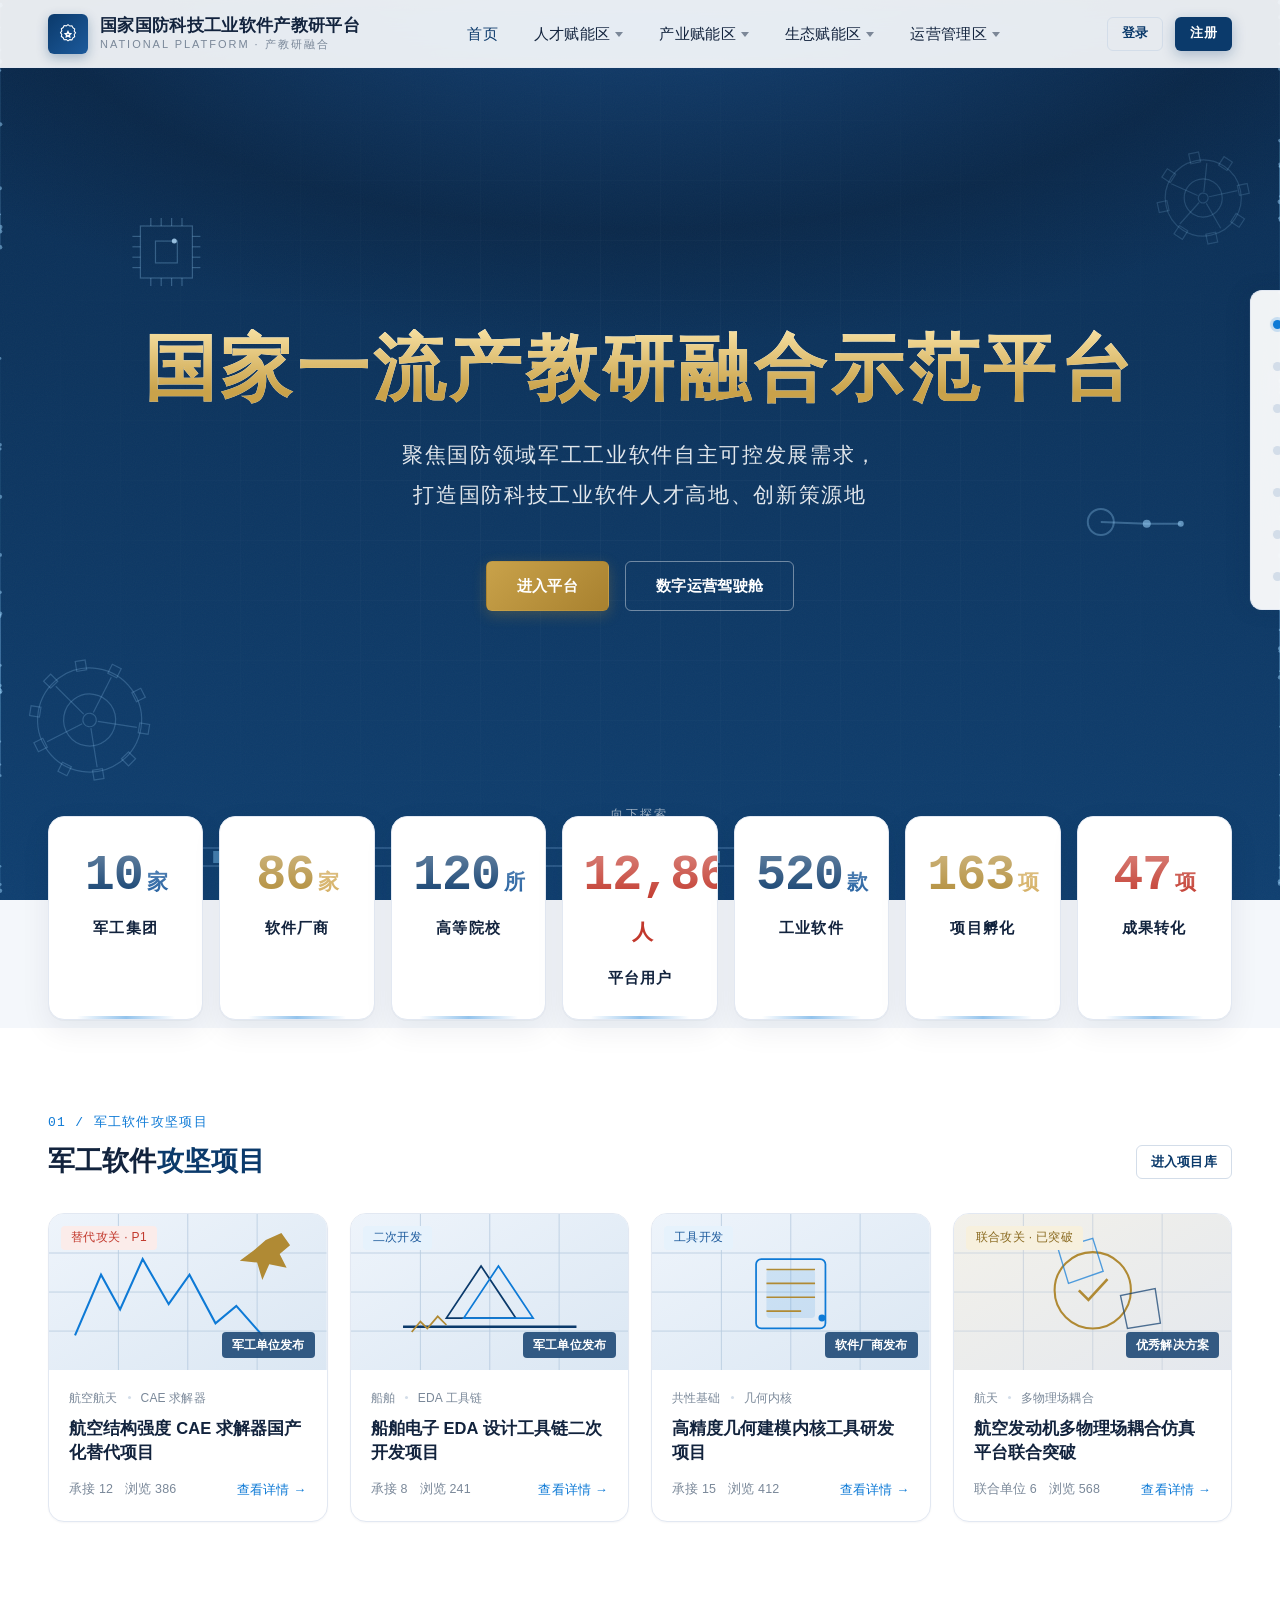
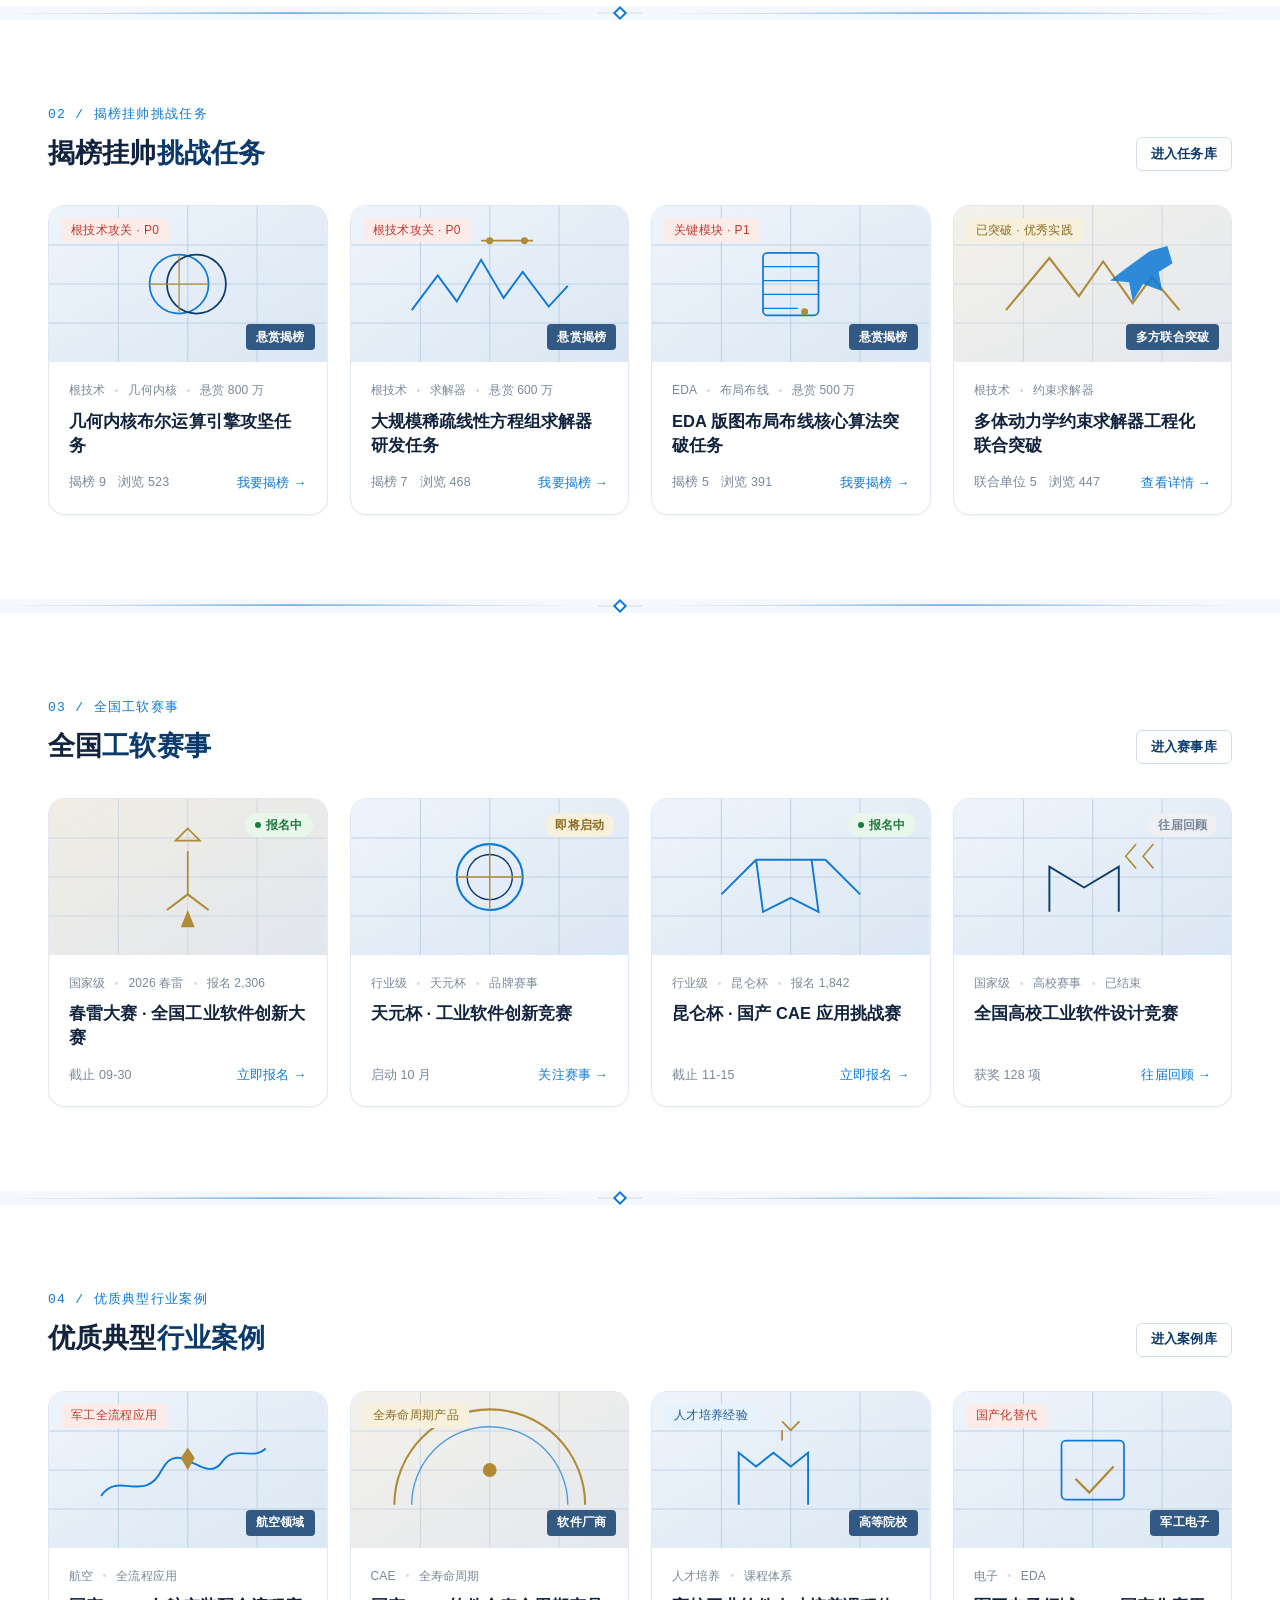
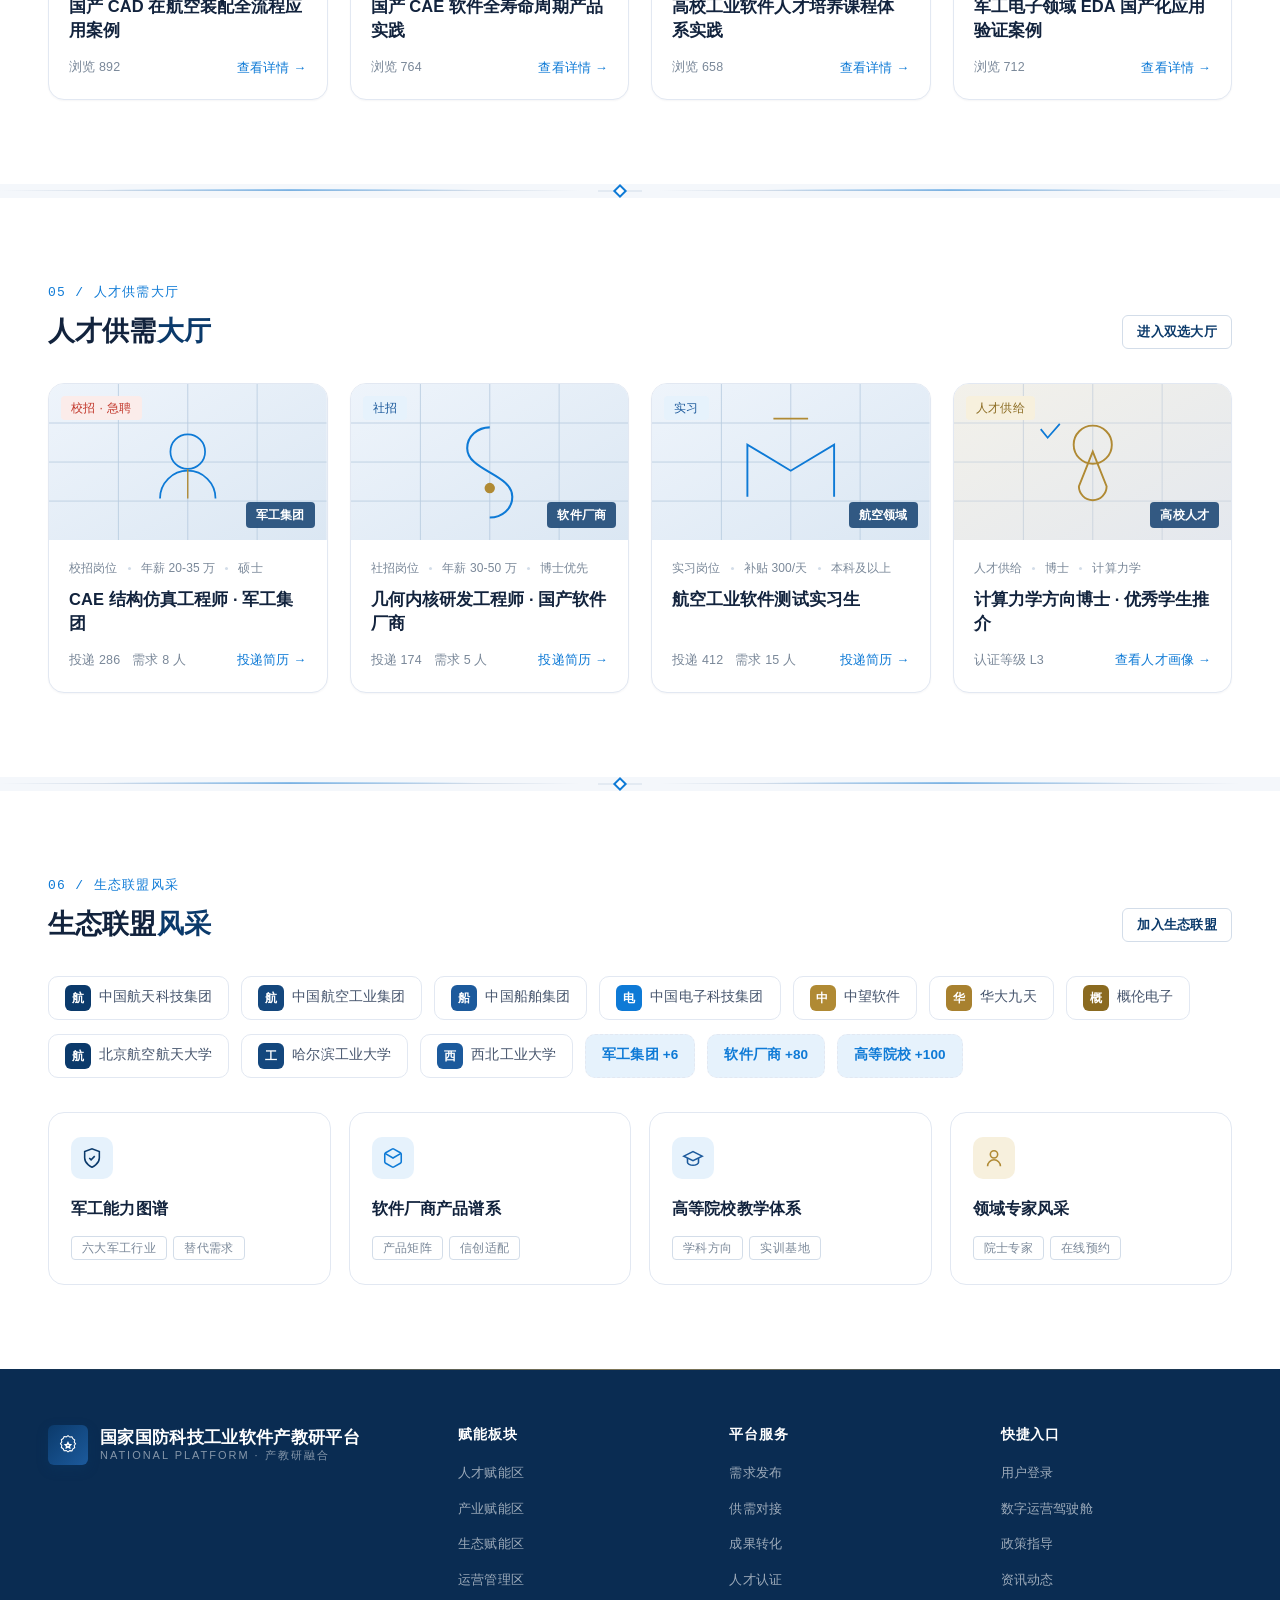
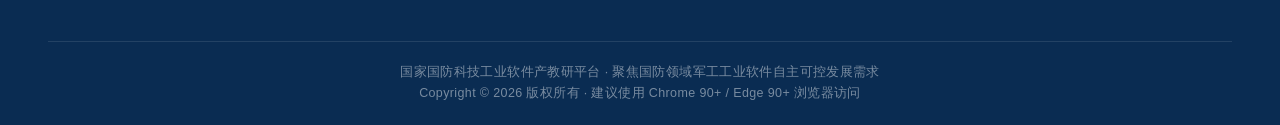
==== index.html @ 62176e6c "初始提交 初始提交的DeepSeek" ====
<!DOCTYPE html>
<html lang="zh-CN">
<head>
<meta charset="UTF-8" />
<meta name="viewport" content="width=device-width, initial-scale=1.0" />
<title>国家国防科技工业软件产教研平台</title>
<meta name="description" content="国家国防科技工业软件产教研平台——聚焦国防领域军工工业软件自主可控发展需求，打造国防科技工业软件人才高地、创新策源地。" />
<link rel="stylesheet" href="assets/css/main.css" />
</head>
<body>

<!-- ======================= 顶部导航 ======================= -->
<header class="site-header">
  <div class="container site-header__inner">

    <a class="brand" href="index.html" aria-label="返回首页">
      <span class="brand__emblem">
        <svg viewBox="0 0 24 24" fill="none" stroke="#fff" stroke-width="1.6">
          <path d="M12 2.5l2.6 2.1 3.3-.4 1.5 3 2.7 1.9-.7 3.2 2 2.6-2 2.6.7 3.2-2.7 1.9-1.5 3-3.3-.4L12 27l-2.6-2.1-3.3.4-1.5-3-2.7-1.9.7-3.2-2-2.6 2-2.6-.7-3.2 2.7-1.9 1.5-3 3.3.4z" transform="scale(0.72) translate(4.7 0)"/>
          <path d="M12 9.5l.9 1.8 2 .3-1.45 1.4.34 2L12 14l-1.8.95.35-2L9.1 11.6l2-.3z"/>
        </svg>
      </span>
      <span class="brand__name">
        <b>国家国防科技工业软件产教研平台</b>
        <span>NATIONAL PLATFORM · 产教研融合</span>
      </span>
    </a>

    <nav class="main-nav" aria-label="主导航">
      <div class="main-nav__item is-active">
        <a class="main-nav__link" href="index.html">首页</a>
      </div>

      <!-- 人才赋能区 -->
      <div class="main-nav__item">
        <a class="main-nav__link" href="javascript:void(0)">人才赋能区<span class="caret"></span></a>
        <div class="mega-panel">
          <div class="container mega-panel__inner">
            <div class="mega-panel__intro">
              <b>人才赋能区</b>
            </div>
            <div class="mega-panel__cols">
              <a class="mega-item" href="javascript:void(0)">
                <span class="mega-item__icon"><svg viewBox="0 0 24 24" fill="none" stroke="currentColor" stroke-width="1.7"><path d="M4 19.5A2.5 2.5 0 016.5 17H20"/><path d="M6.5 2H20v20H6.5A2.5 2.5 0 014 19.5v-15A2.5 2.5 0 016.5 2z"/></svg></span>
                <span><b>在线课程中心</b><span>课程 · 学习 · 案例库</span></span>
              </a>
              <a class="mega-item" href="javascript:void(0)">
                <span class="mega-item__icon"><svg viewBox="0 0 24 24" fill="none" stroke="currentColor" stroke-width="1.7"><path d="M14.7 6.3a1 1 0 000 1.4l1.6 1.6a1 1 0 001.4 0l3.77-3.77a6 6 0 01-7.94 7.94l-6.91 6.91a2.12 2.12 0 01-3-3l6.91-6.91a6 6 0 017.94-7.94l-3.76 3.76z"/></svg></span>
                <span><b>实训线上教学</b><span>研发 · 应用 · 案例审核</span></span>
              </a>
              <a class="mega-item" href="javascript:void(0)">
                <span class="mega-item__icon"><svg viewBox="0 0 24 24" fill="none" stroke="currentColor" stroke-width="1.7"><circle cx="12" cy="8" r="5"/><path d="M8.5 13.5L7 23l5-3 5 3-1.5-9.5"/></svg></span>
                <span><b>考核与认证</b><span>考核 · 画像 · 证书</span></span>
              </a>
              <a class="mega-item" href="javascript:void(0)">
                <span class="mega-item__icon"><svg viewBox="0 0 24 24" fill="none" stroke="currentColor" stroke-width="1.7"><path d="M3 17l6-6 4 4 8-8"/><path d="M14 7h7v7"/></svg></span>
                <span><b>能力提升</b><span>课题 · 基金指南</span></span>
              </a>
              <a class="mega-item" href="javascript:void(0)">
                <span class="mega-item__icon"><svg viewBox="0 0 24 24" fill="none" stroke="currentColor" stroke-width="1.7"><rect x="2" y="7" width="20" height="14" rx="2"/><path d="M16 21V5a2 2 0 00-2-2h-4a2 2 0 00-2 2v16"/></svg></span>
                <span><b>就业推荐引擎</b><span>匹配 · 双选 · 追踪</span></span>
              </a>
              <a class="mega-item" href="javascript:void(0)">
                <span class="mega-item__icon"><svg viewBox="0 0 24 24" fill="none" stroke="currentColor" stroke-width="1.7"><path d="M21 15a2 2 0 01-2 2H7l-4 4V5a2 2 0 012-2h14a2 2 0 012 2z"/></svg></span>
                <span><b>答疑与社区</b><span>问答 · 分享 · 交流</span></span>
              </a>
            </div>
          </div>
        </div>
      </div>

      <!-- 产业赋能区 -->
      <div class="main-nav__item">
        <a class="main-nav__link" href="javascript:void(0)">产业赋能区<span class="caret"></span></a>
        <div class="mega-panel">
          <div class="container mega-panel__inner">
            <div class="mega-panel__intro">
              <b>产业赋能区</b>
            </div>
            <div class="mega-panel__cols">
              <a class="mega-item" href="javascript:void(0)">
                <span class="mega-item__icon"><svg viewBox="0 0 24 24" fill="none" stroke="currentColor" stroke-width="1.7"><path d="M14.7 6.3a1 1 0 000 1.4l1.6 1.6a1 1 0 001.4 0l3.77-3.77a6 6 0 01-7.94 7.94l-6.91 6.91a2.12 2.12 0 01-3-3l6.91-6.91a6 6 0 017.94-7.94l-3.76 3.76z"/></svg></span>
                <span><b>技术服务</b><span>攻关 · 孵化 · 转化</span></span>
              </a>
              <a class="mega-item" href="javascript:void(0)">
                <span class="mega-item__icon"><svg viewBox="0 0 24 24" fill="none" stroke="currentColor" stroke-width="1.7"><path d="M21 8a2 2 0 00-1-1.73l-7-4a2 2 0 00-2 0l-7 4A2 2 0 003 8v8a2 2 0 001 1.73l7 4a2 2 0 002 0l7-4A2 2 0 0021 16z"/><path d="M3.3 7l8.7 5 8.7-5"/><path d="M12 22V12"/></svg></span>
                <span><b>产品服务</b><span>发布 · 试用 · 对接</span></span>
              </a>
              <a class="mega-item" href="javascript:void(0)">
                <span class="mega-item__icon"><svg viewBox="0 0 24 24" fill="none" stroke="currentColor" stroke-width="1.7"><path d="M12 3a6 6 0 00-6 6v3H4a2 2 0 00-2 2v5a2 2 0 002 2h16a2 2 0 002-2v-5a2 2 0 00-2-2h-2V9a6 6 0 00-6-6z"/><path d="M9 12h6"/></svg></span>
                <span><b>产业服务</b><span>需求 · 匹配 · 对接 · 基金</span></span>
              </a>
              <a class="mega-item" href="javascript:void(0)">
                <span class="mega-item__icon"><svg viewBox="0 0 24 24" fill="none" stroke="currentColor" stroke-width="1.7"><path d="M3 21h18"/><path d="M5 21V7l7-4 7 4v14"/><path d="M9 21v-6h6v6"/></svg></span>
                <span><b>项目孵化服务</b><span>四阶段孵化</span></span>
              </a>
              <a class="mega-item" href="javascript:void(0)">
                <span class="mega-item__icon"><svg viewBox="0 0 24 24" fill="none" stroke="currentColor" stroke-width="1.7"><path d="M3 17l6-6 4 4 8-8"/><path d="M14 7h7v7"/></svg></span>
                <span><b>成果转化服务</b><span>论文→产品→应用</span></span>
              </a>
              <a class="mega-item" href="javascript:void(0)">
                <span class="mega-item__icon"><svg viewBox="0 0 24 24" fill="none" stroke="currentColor" stroke-width="1.7"><circle cx="12" cy="12" r="10"/><path d="M12 6v6l4 2"/></svg></span>
                <span><b>专项基金运营</b><span>种子 / 攻关 / 转化</span></span>
              </a>
            </div>
          </div>
        </div>
      </div>

      <!-- 生态赋能区 -->
      <div class="main-nav__item">
        <a class="main-nav__link" href="javascript:void(0)">生态赋能区<span class="caret"></span></a>
        <div class="mega-panel">
          <div class="container mega-panel__inner">
            <div class="mega-panel__intro">
              <b>生态赋能区</b>
            </div>
            <div class="mega-panel__cols">
              <a class="mega-item" href="javascript:void(0)">
                <span class="mega-item__icon"><svg viewBox="0 0 24 24" fill="none" stroke="currentColor" stroke-width="1.7"><path d="M14 2H6a2 2 0 00-2 2v16a2 2 0 002 2h12a2 2 0 002-2V8z"/><path d="M14 2v6h6"/><path d="M9 13h6M9 17h6"/></svg></span>
                <span><b>顶层政策指导</b><span>政策 · 标准</span></span>
              </a>
              <a class="mega-item" href="javascript:void(0)">
                <span class="mega-item__icon"><svg viewBox="0 0 24 24" fill="none" stroke="currentColor" stroke-width="1.7"><rect x="3" y="4" width="18" height="18" rx="2"/><path d="M16 2v4M8 2v4M3 10h18"/></svg></span>
                <span><b>专项活动组织</b><span>竞赛 · 对接 · 沙龙</span></span>
              </a>
              <a class="mega-item" href="javascript:void(0)">
                <span class="mega-item__icon"><svg viewBox="0 0 24 24" fill="none" stroke="currentColor" stroke-width="1.7"><path d="M8 21h8M12 17v4M7 4h10v4a5 5 0 01-10 0z"/><path d="M7 4H4v4a5 5 0 005 5M17 4h3v4a5 5 0 01-5 5"/></svg></span>
                <span><b>成果展示</b><span>高校 · 厂商 · 军工 · 榜单</span></span>
              </a>
              <a class="mega-item" href="javascript:void(0)">
                <span class="mega-item__icon"><svg viewBox="0 0 24 24" fill="none" stroke="currentColor" stroke-width="1.7"><ellipse cx="12" cy="5" rx="9" ry="3"/><path d="M3 5v14a9 3 0 0018 0V5"/><path d="M3 12a9 3 0 0018 0"/></svg></span>
                <span><b>成果入库管理</b><span>提交 · 编目 · 权限</span></span>
              </a>
              <a class="mega-item" href="javascript:void(0)">
                <span class="mega-item__icon"><svg viewBox="0 0 24 24" fill="none" stroke="currentColor" stroke-width="1.7"><path d="M4 22h16a2 2 0 002-2V4a2 2 0 00-2-2H8a2 2 0 00-2 2v16a2 2 0 01-2 2zm0 0a2 2 0 01-2-2V4"/><path d="M18 8H9M18 12H9"/></svg></span>
                <span><b>生态资讯与动态</b><span>资讯 · 简报</span></span>
              </a>
              <a class="mega-item" href="javascript:void(0)">
                <span class="mega-item__icon"><svg viewBox="0 0 24 24" fill="none" stroke="currentColor" stroke-width="1.7"><path d="M12 2l2.4 4.9 5.4.8-3.9 3.8.9 5.4-4.8-2.5-4.8 2.5.9-5.4L4.2 7.7l5.4-.8z"/></svg></span>
                <span><b>生态伙伴联盟</b><span>成员 · 专家 · 谱系 · 图谱</span></span>
              </a>
            </div>
          </div>
        </div>
      </div>

      <!-- 运营管理区 -->
      <div class="main-nav__item">
        <a class="main-nav__link" href="javascript:void(0)">运营管理区<span class="caret"></span></a>
        <div class="mega-panel">
          <div class="container mega-panel__inner">
            <div class="mega-panel__intro">
              <b>运营管理区</b>
            </div>
            <div class="mega-panel__cols">
              <a class="mega-item" href="javascript:void(0)">
                <span class="mega-item__icon"><svg viewBox="0 0 24 24" fill="none" stroke="currentColor" stroke-width="1.7"><path d="M20 21v-2a4 4 0 00-4-4H8a4 4 0 00-4 4v2"/><circle cx="12" cy="7" r="4"/></svg></span>
                <span><b>用户与权限管理</b><span>注册 · RBAC 权限</span></span>
              </a>
              <a class="mega-item" href="javascript:void(0)">
                <span class="mega-item__icon"><svg viewBox="0 0 24 24" fill="none" stroke="currentColor" stroke-width="1.7"><path d="M3 3v18h18"/><rect x="7" y="10" width="3" height="7"/><rect x="12" y="7" width="3" height="10"/><rect x="17" y="13" width="3" height="4"/></svg></span>
                <span><b>数据统计与决策</b><span>看板 · 分析报告</span></span>
              </a>
              <a class="mega-item" href="javascript:void(0)">
                <span class="mega-item__icon"><svg viewBox="0 0 24 24" fill="none" stroke="currentColor" stroke-width="1.7"><path d="M12 22s8-3.5 8-10V5l-8-3-8 3v7c0 6.5 8 10 8 10z"/></svg></span>
                <span><b>安全与审计</b><span>审计 · 脱敏 · 监控</span></span>
              </a>
              <a class="mega-item" href="javascript:void(0)">
                <span class="mega-item__icon"><svg viewBox="0 0 24 24" fill="none" stroke="currentColor" stroke-width="1.7"><path d="M22 11.1V12a10 10 0 11-5.93-9.14"/><path d="M22 4L12 14.01l-3-3"/></svg></span>
                <span><b>内容审核管理</b><span>课程 / 案例 / 成果 / 资讯</span></span>
              </a>
              <a class="mega-item" href="javascript:void(0)">
                <span class="mega-item__icon"><svg viewBox="0 0 24 24" fill="none" stroke="currentColor" stroke-width="1.7"><path d="M18 8a6 6 0 00-12 0c0 7-3 9-3 9h18s-3-2-3-9"/><path d="M13.7 21a2 2 0 01-3.4 0"/></svg></span>
                <span><b>消息通知中心</b><span>站内消息 · 推送</span></span>
              </a>
              <a class="mega-item" href="dashboard.html">
                <span class="mega-item__icon"><svg viewBox="0 0 24 24" fill="none" stroke="currentColor" stroke-width="1.7"><rect x="3" y="3" width="7" height="7" rx="1"/><rect x="14" y="3" width="7" height="7" rx="1"/><rect x="3" y="14" width="7" height="7" rx="1"/><rect x="14" y="14" width="7" height="7" rx="1"/></svg></span>
                <span><b>数字运营驾驶舱</b><span>全平台实时看板</span></span>
              </a>
            </div>
          </div>
        </div>
      </div>
    </nav>

    <div class="header-actions">
      <a class="btn btn--ghost btn--sm" href="login.html">登录</a>
      <a class="btn btn--primary btn--sm" href="login.html">注册</a>
      <button class="nav-toggle" aria-label="菜单"><span></span><span></span><span></span></button>
    </div>

  </div>
</header>

<!-- ======================= 主视觉 ======================= -->
<section class="hero noise" id="top">
  <div class="hero__grid"></div>
  <canvas id="heroCanvas" class="hero__canvas"></canvas>
  <div class="container hero__content">
    <h1 class="hero__title">
      <span class="accent-gold">国家一流产教研融合示范平台</span>
    </h1>
    <p class="hero__subtitle">聚焦国防领域军工工业软件自主可控发展需求，<br class="hidden-mobile" />打造国防科技工业软件人才高地、创新策源地</p>
    <div class="hero__actions">
      <a class="btn btn--gold btn--lg" href="login.html">进入平台</a>
      <a class="btn btn--ghost btn--lg" href="dashboard.html">数字运营驾驶舱</a>
    </div>
  </div>
  <div class="hero__scroll">向下探索<i></i></div>
</section>

<!-- ======================= 横贯式数据卡片 ======================= -->
<section class="stat-band">
  <div class="container">
    <div class="stat-band__grid reveal">
      <a class="stat-card" href="dashboard.html" title="查看平台运营数据">
        <div class="stat-card__num" data-value="10" data-unit="家"></div>
        <div class="stat-card__label">军工集团</div>
      </a>
      <a class="stat-card stat-card--gold" href="dashboard.html" title="查看平台运营数据">
        <div class="stat-card__num" data-value="86" data-unit="家"></div>
        <div class="stat-card__label">软件厂商</div>
      </a>
      <a class="stat-card" href="dashboard.html" title="查看平台运营数据">
        <div class="stat-card__num" data-value="120" data-unit="所"></div>
        <div class="stat-card__label">高等院校</div>
      </a>
      <a class="stat-card stat-card--red" href="dashboard.html" title="查看平台运营数据">
        <div class="stat-card__num" data-value="12860" data-unit="人"></div>
        <div class="stat-card__label">平台用户</div>
      </a>
      <a class="stat-card" href="dashboard.html" title="查看平台运营数据">
        <div class="stat-card__num" data-value="520" data-unit="款"></div>
        <div class="stat-card__label">工业软件</div>
      </a>
      <a class="stat-card stat-card--gold" href="dashboard.html" title="查看平台运营数据">
        <div class="stat-card__num" data-value="163" data-unit="项"></div>
        <div class="stat-card__label">项目孵化</div>
      </a>
      <a class="stat-card stat-card--red" href="dashboard.html" title="查看平台运营数据">
        <div class="stat-card__num" data-value="47" data-unit="项"></div>
        <div class="stat-card__label">成果转化</div>
      </a>
    </div>
  </div>
</section>

<!-- ======================= 内容分区① 军工软件攻坚项目 ======================= -->
<section class="zone section" id="project">
  <div class="container">
    <div class="zone__head reveal">
      <div>
        <div class="zone__index">01 / 军工软件攻坚项目</div>
        <h2 class="zone__title">军工软件<em>攻坚项目</em></h2>
      </div>
      <a class="btn btn--ghost btn--sm zone__more" href="javascript:void(0)">进入项目库</a>
    </div>

    <div class="card-grid">
      <article class="media-card reveal" data-delay="0">
        <div class="media-card__cover">
          <span class="cover-tag tag tag--red">替代攻关 · P1</span>
          <svg class="cover-art" viewBox="0 0 320 180" preserveAspectRatio="xMidYMid slice">
            <defs><linearGradient id="c1a" x1="0" y1="0" x2="1" y2="1"><stop offset="0" stop-color="#eef4fb"/><stop offset="1" stop-color="#dbe7f3"/></linearGradient></defs>
            <rect width="320" height="180" fill="url(#c1a)"/>
            <g stroke="#b9cde0" stroke-width="1"><path d="M0 45h320M0 90h320M0 135h320M80 0v180M160 0v180M240 0v180"/></g>
            <path d="M30 140l30-70 22 40 26-58 30 52 24-34 30 56 24-20 30 34" fill="none" stroke="#0e7ad6" stroke-width="2.4"/>
            <path d="M250 30l18-8 10 14-12 10 8 16-20-4-8 18-6-20-20-2 16-12z" fill="#b08a34"/>
          </svg>
          <span class="cover-badge">军工单位发布</span>
        </div>
        <div class="media-card__body">
          <div class="media-card__meta"><span>航空航天</span><span class="dot"></span><span>CAE 求解器</span></div>
          <h3 class="media-card__title"><a href="javascript:void(0)">航空结构强度 CAE 求解器国产化替代项目</a></h3>
          <div class="media-card__foot">
            <span class="stat"><span>承接 12</span><span>浏览 386</span></span>
            <a class="link-more" href="javascript:void(0)">查看详情 →</a>
          </div>
        </div>
      </article>

      <article class="media-card reveal" data-delay="1">
        <div class="media-card__cover">
          <span class="cover-tag tag tag--blue">二次开发</span>
          <svg class="cover-art" viewBox="0 0 320 180" preserveAspectRatio="xMidYMid slice">
            <defs><linearGradient id="c1b" x1="0" y1="0" x2="1" y2="1"><stop offset="0" stop-color="#eef4fb"/><stop offset="1" stop-color="#dbe7f3"/></linearGradient></defs>
            <rect width="320" height="180" fill="url(#c1b)"/>
            <g stroke="#b9cde0" stroke-width="1"><path d="M0 45h320M0 90h320M0 135h320M80 0v180M160 0v180M240 0v180"/></g>
            <path d="M150 60l-40 60h80z" fill="none" stroke="#0b3a6b" stroke-width="2"/>
            <path d="M170 60l40 60h-80z" fill="none" stroke="#0e7ad6" stroke-width="2"/>
            <path d="M60 130h200" stroke="#0b3a6b" stroke-width="3"/>
            <path d="M70 136l10-12 8 8 12-14 10 10" fill="none" stroke="#b08a34" stroke-width="2"/>
          </svg>
          <span class="cover-badge">军工单位发布</span>
        </div>
        <div class="media-card__body">
          <div class="media-card__meta"><span>船舶</span><span class="dot"></span><span>EDA 工具链</span></div>
          <h3 class="media-card__title"><a href="javascript:void(0)">船舶电子 EDA 设计工具链二次开发项目</a></h3>
          <div class="media-card__foot">
            <span class="stat"><span>承接 8</span><span>浏览 241</span></span>
            <a class="link-more" href="javascript:void(0)">查看详情 →</a>
          </div>
        </div>
      </article>

      <article class="media-card reveal" data-delay="2">
        <div class="media-card__cover">
          <span class="cover-tag tag tag--blue">工具开发</span>
          <svg class="cover-art" viewBox="0 0 320 180" preserveAspectRatio="xMidYMid slice">
            <defs><linearGradient id="c1c" x1="0" y1="0" x2="1" y2="1"><stop offset="0" stop-color="#eef4fb"/><stop offset="1" stop-color="#dbe7f3"/></linearGradient></defs>
            <rect width="320" height="180" fill="url(#c1c)"/>
            <g stroke="#b9cde0" stroke-width="1"><path d="M0 45h320M0 90h320M0 135h320M80 0v180M160 0v180M240 0v180"/></g>
            <rect x="120" y="52" width="80" height="80" rx="6" fill="none" stroke="#0e7ad6" stroke-width="2"/>
            <rect x="132" y="64" width="56" height="56" rx="4" fill="#0e7ad6" opacity="0.12"/>
            <g stroke="#b08a34" stroke-width="2"><path d="M132 64h56M132 80h56M132 96h56M132 112h40"/></g>
            <circle cx="196" cy="120" r="4" fill="#0e7ad6"/>
          </svg>
          <span class="cover-badge">软件厂商发布</span>
        </div>
        <div class="media-card__body">
          <div class="media-card__meta"><span>共性基础</span><span class="dot"></span><span>几何内核</span></div>
          <h3 class="media-card__title"><a href="javascript:void(0)">高精度几何建模内核工具研发项目</a></h3>
          <div class="media-card__foot">
            <span class="stat"><span>承接 15</span><span>浏览 412</span></span>
            <a class="link-more" href="javascript:void(0)">查看详情 →</a>
          </div>
        </div>
      </article>

      <article class="media-card reveal" data-delay="3">
        <div class="media-card__cover">
          <span class="cover-tag tag tag--gold">联合攻关 · 已突破</span>
          <svg class="cover-art" viewBox="0 0 320 180" preserveAspectRatio="xMidYMid slice">
            <defs><linearGradient id="c1d" x1="0" y1="0" x2="1" y2="1"><stop offset="0" stop-color="#f3f1ea"/><stop offset="1" stop-color="#e4e8ee"/></linearGradient></defs>
            <rect width="320" height="180" fill="url(#c1d)"/>
            <g stroke="#c9d2dd" stroke-width="1"><path d="M0 45h320M0 90h320M0 135h320M80 0v180M160 0v180M240 0v180"/></g>
            <circle cx="160" cy="88" r="44" fill="none" stroke="#b08a34" stroke-width="2.4"/>
            <path d="M144 88l11 11 22-24" fill="none" stroke="#b08a34" stroke-width="3"/>
            <path d="M120 40l40-12 12 38-40 14z" fill="none" stroke="#0e7ad6" stroke-width="1.6" opacity="0.7"/>
            <path d="M200 132l-8-38 40-8 6 40z" fill="none" stroke="#0b3a6b" stroke-width="1.6" opacity="0.7"/>
          </svg>
          <span class="cover-badge">优秀解决方案</span>
        </div>
        <div class="media-card__body">
          <div class="media-card__meta"><span>航天</span><span class="dot"></span><span>多物理场耦合</span></div>
          <h3 class="media-card__title"><a href="javascript:void(0)">航空发动机多物理场耦合仿真平台联合突破</a></h3>
          <div class="media-card__foot">
            <span class="stat"><span>联合单位 6</span><span>浏览 568</span></span>
            <a class="link-more" href="javascript:void(0)">查看详情 →</a>
          </div>
        </div>
      </article>
    </div>
  </div>
</section>

<!-- 分割条 -->
<div class="industrial-divider container" aria-hidden="true">
  <span class="industrial-divider__line"></span>
  <span class="industrial-divider__mark"><i></i></span>
  <span class="industrial-divider__line"></span>
</div>

<!-- ======================= 内容分区② 揭榜挂帅挑战任务 ======================= -->
<section class="zone section" id="challenge">
  <div class="container">
    <div class="zone__head reveal">
      <div>
        <div class="zone__index">02 / 揭榜挂帅挑战任务</div>
        <h2 class="zone__title">揭榜挂帅<em>挑战任务</em></h2>
      </div>
      <a class="btn btn--ghost btn--sm zone__more" href="javascript:void(0)">进入任务库</a>
    </div>

    <div class="card-grid">
      <article class="media-card reveal" data-delay="0">
        <div class="media-card__cover">
          <span class="cover-tag tag tag--red">根技术攻关 · P0</span>
          <svg class="cover-art" viewBox="0 0 320 180" preserveAspectRatio="xMidYMid slice">
            <defs><linearGradient id="c2a" x1="0" y1="0" x2="1" y2="1"><stop offset="0" stop-color="#eef4fb"/><stop offset="1" stop-color="#dbe7f3"/></linearGradient></defs>
            <rect width="320" height="180" fill="url(#c2a)"/>
            <g stroke="#b9cde0" stroke-width="1"><path d="M0 45h320M0 90h320M0 135h320M80 0v180M160 0v180M240 0v180"/></g>
            <circle cx="150" cy="90" r="34" fill="none" stroke="#0e7ad6" stroke-width="2"/>
            <circle cx="170" cy="90" r="34" fill="none" stroke="#0b3a6b" stroke-width="2"/>
            <path d="M116 90h68M150 56v68" stroke="#b08a34" stroke-width="1.4"/>
          </svg>
          <span class="cover-badge">悬赏揭榜</span>
        </div>
        <div class="media-card__body">
          <div class="media-card__meta"><span>根技术</span><span class="dot"></span><span>几何内核</span><span class="dot"></span><span>悬赏 800 万</span></div>
          <h3 class="media-card__title"><a href="javascript:void(0)">几何内核布尔运算引擎攻坚任务</a></h3>
          <div class="media-card__foot">
            <span class="stat"><span>揭榜 9</span><span>浏览 523</span></span>
            <a class="link-more" href="javascript:void(0)">我要揭榜 →</a>
          </div>
        </div>
      </article>

      <article class="media-card reveal" data-delay="1">
        <div class="media-card__cover">
          <span class="cover-tag tag tag--red">根技术攻关 · P0</span>
          <svg class="cover-art" viewBox="0 0 320 180" preserveAspectRatio="xMidYMid slice">
            <defs><linearGradient id="c2b" x1="0" y1="0" x2="1" y2="1"><stop offset="0" stop-color="#eef4fb"/><stop offset="1" stop-color="#dbe7f3"/></linearGradient></defs>
            <rect width="320" height="180" fill="url(#c2b)"/>
            <g stroke="#b9cde0" stroke-width="1"><path d="M0 45h320M0 90h320M0 135h320M80 0v180M160 0v180M240 0v180"/></g>
            <path d="M70 120l30-40 22 30 28-48 26 44 22-30 30 40 22-24" fill="none" stroke="#0e7ad6" stroke-width="2.2"/>
            <path d="M150 40h60" stroke="#b08a34" stroke-width="2"/>
            <circle cx="160" cy="40" r="4" fill="#b08a34"/>
            <circle cx="200" cy="40" r="4" fill="#b08a34"/>
          </svg>
          <span class="cover-badge">悬赏揭榜</span>
        </div>
        <div class="media-card__body">
          <div class="media-card__meta"><span>根技术</span><span class="dot"></span><span>求解器</span><span class="dot"></span><span>悬赏 600 万</span></div>
          <h3 class="media-card__title"><a href="javascript:void(0)">大规模稀疏线性方程组求解器研发任务</a></h3>
          <div class="media-card__foot">
            <span class="stat"><span>揭榜 7</span><span>浏览 468</span></span>
            <a class="link-more" href="javascript:void(0)">我要揭榜 →</a>
          </div>
        </div>
      </article>

      <article class="media-card reveal" data-delay="2">
        <div class="media-card__cover">
          <span class="cover-tag tag tag--red">关键模块 · P1</span>
          <svg class="cover-art" viewBox="0 0 320 180" preserveAspectRatio="xMidYMid slice">
            <defs><linearGradient id="c2c" x1="0" y1="0" x2="1" y2="1"><stop offset="0" stop-color="#eef4fb"/><stop offset="1" stop-color="#dbe7f3"/></linearGradient></defs>
            <rect width="320" height="180" fill="url(#c2c)"/>
            <g stroke="#b9cde0" stroke-width="1"><path d="M0 45h320M0 90h320M0 135h320M80 0v180M160 0v180M240 0v180"/></g>
            <rect x="128" y="54" width="64" height="72" rx="5" fill="none" stroke="#0e7ad6" stroke-width="2"/>
            <g stroke="#0e7ad6" stroke-width="1.4"><path d="M128 70h64M128 86h64M128 102h64M128 118h40"/></g>
            <circle cx="176" cy="122" r="4" fill="#b08a34"/>
          </svg>
          <span class="cover-badge">悬赏揭榜</span>
        </div>
        <div class="media-card__body">
          <div class="media-card__meta"><span>EDA</span><span class="dot"></span><span>布局布线</span><span class="dot"></span><span>悬赏 500 万</span></div>
          <h3 class="media-card__title"><a href="javascript:void(0)">EDA 版图布局布线核心算法突破任务</a></h3>
          <div class="media-card__foot">
            <span class="stat"><span>揭榜 5</span><span>浏览 391</span></span>
            <a class="link-more" href="javascript:void(0)">我要揭榜 →</a>
          </div>
        </div>
      </article>

      <article class="media-card reveal" data-delay="3">
        <div class="media-card__cover">
          <span class="cover-tag tag tag--gold">已突破 · 优秀实践</span>
          <svg class="cover-art" viewBox="0 0 320 180" preserveAspectRatio="xMidYMid slice">
            <defs><linearGradient id="c2d" x1="0" y1="0" x2="1" y2="1"><stop offset="0" stop-color="#f3f1ea"/><stop offset="1" stop-color="#e4e8ee"/></linearGradient></defs>
            <rect width="320" height="180" fill="url(#c2d)"/>
            <g stroke="#c9d2dd" stroke-width="1"><path d="M0 45h320M0 90h320M0 135h320M80 0v180M160 0v180M240 0v180"/></g>
            <path d="M60 120l50-60 34 44 28-40 34 48 22-30 32 38" fill="none" stroke="#b08a34" stroke-width="2.4"/>
            <path d="M226 52l20-6 6 20-16 10 4 22-22-8-12 20-4-22-22-2 18-14z" fill="#0e7ad6" opacity="0.85"/>
          </svg>
          <span class="cover-badge">多方联合突破</span>
        </div>
        <div class="media-card__body">
          <div class="media-card__meta"><span>根技术</span><span class="dot"></span><span>约束求解器</span></div>
          <h3 class="media-card__title"><a href="javascript:void(0)">多体动力学约束求解器工程化联合突破</a></h3>
          <div class="media-card__foot">
            <span class="stat"><span>联合单位 5</span><span>浏览 447</span></span>
            <a class="link-more" href="javascript:void(0)">查看详情 →</a>
          </div>
        </div>
      </article>
    </div>
  </div>
</section>

<!-- 分割条 -->
<div class="industrial-divider container" aria-hidden="true">
  <span class="industrial-divider__line"></span>
  <span class="industrial-divider__mark"><i></i></span>
  <span class="industrial-divider__line"></span>
</div>

<!-- ======================= 内容分区③ 全国工软赛事 ======================= -->
<section class="zone section" id="contest">
  <div class="container">
    <div class="zone__head reveal">
      <div>
        <div class="zone__index">03 / 全国工软赛事</div>
        <h2 class="zone__title">全国<em>工软赛事</em></h2>
      </div>
      <a class="btn btn--ghost btn--sm zone__more" href="javascript:void(0)">进入赛事库</a>
    </div>

    <div class="card-grid">
      <article class="media-card contest-card reveal" data-delay="0">
        <span class="contest-status contest-status--open"><i class="pulse"></i>报名中</span>
        <div class="media-card__cover">
          <svg class="cover-art" viewBox="0 0 320 180" preserveAspectRatio="xMidYMid slice">
            <defs><linearGradient id="c3a" x1="0" y1="0" x2="1" y2="1"><stop offset="0" stop-color="#f0ede4"/><stop offset="1" stop-color="#e2e7ee"/></linearGradient></defs>
            <rect width="320" height="180" fill="url(#c3a)"/>
            <g stroke="#c9d2dd" stroke-width="1"><path d="M0 45h320M0 90h320M0 135h320M80 0v180M160 0v180M240 0v180"/></g>
            <path d="M160 34l-14 14h28z" fill="none" stroke="#b08a34" stroke-width="2"/>
            <path d="M160 60v50" stroke="#b08a34" stroke-width="2"/>
            <path d="M160 110l-24 18M160 110l24 18" stroke="#b08a34" stroke-width="2.4"/>
            <path d="M160 128l-8 20h16z" fill="#b08a34"/>
          </svg>
        </div>
        <div class="media-card__body">
          <div class="media-card__meta"><span>国家级</span><span class="dot"></span><span>2026 春雷</span><span class="dot"></span><span>报名 2,306</span></div>
          <h3 class="media-card__title"><a href="javascript:void(0)">春雷大赛 · 全国工业软件创新大赛</a></h3>
          <div class="media-card__foot">
            <span class="stat"><span>截止 09-30</span></span>
            <a class="link-more" href="javascript:void(0)">立即报名 →</a>
          </div>
        </div>
      </article>

      <article class="media-card contest-card reveal" data-delay="1">
        <span class="contest-status contest-status--soon">即将启动</span>
        <div class="media-card__cover">
          <svg class="cover-art" viewBox="0 0 320 180" preserveAspectRatio="xMidYMid slice">
            <defs><linearGradient id="c3b" x1="0" y1="0" x2="1" y2="1"><stop offset="0" stop-color="#eef4fb"/><stop offset="1" stop-color="#dbe7f3"/></linearGradient></defs>
            <rect width="320" height="180" fill="url(#c3b)"/>
            <g stroke="#b9cde0" stroke-width="1"><path d="M0 45h320M0 90h320M0 135h320M80 0v180M160 0v180M240 0v180"/></g>
            <circle cx="160" cy="90" r="38" fill="none" stroke="#0e7ad6" stroke-width="2.4"/>
            <circle cx="160" cy="90" r="26" fill="none" stroke="#0b3a6b" stroke-width="1.6"/>
            <path d="M160 52v76M122 90h76" stroke="#b08a34" stroke-width="1.6"/>
          </svg>
        </div>
        <div class="media-card__body">
          <div class="media-card__meta"><span>行业级</span><span class="dot"></span><span>天元杯</span><span class="dot"></span><span>品牌赛事</span></div>
          <h3 class="media-card__title"><a href="javascript:void(0)">天元杯 · 工业软件创新竞赛</a></h3>
          <div class="media-card__foot">
            <span class="stat"><span>启动 10 月</span></span>
            <a class="link-more" href="javascript:void(0)">关注赛事 →</a>
          </div>
        </div>
      </article>

      <article class="media-card contest-card reveal" data-delay="2">
        <span class="contest-status contest-status--open"><i class="pulse"></i>报名中</span>
        <div class="media-card__cover">
          <svg class="cover-art" viewBox="0 0 320 180" preserveAspectRatio="xMidYMid slice">
            <defs><linearGradient id="c3c" x1="0" y1="0" x2="1" y2="1"><stop offset="0" stop-color="#eef4fb"/><stop offset="1" stop-color="#dbe7f3"/></linearGradient></defs>
            <rect width="320" height="180" fill="url(#c3c)"/>
            <g stroke="#b9cde0" stroke-width="1"><path d="M0 45h320M0 90h320M0 135h320M80 0v180M160 0v180M240 0v180"/></g>
            <path d="M120 70l-40 40M200 70l40 40M120 70h80M120 70l8 60 32-16 32 16-8-60" fill="none" stroke="#0e7ad6" stroke-width="2.2"/>
          </svg>
        </div>
        <div class="media-card__body">
          <div class="media-card__meta"><span>行业级</span><span class="dot"></span><span>昆仑杯</span><span class="dot"></span><span>报名 1,842</span></div>
          <h3 class="media-card__title"><a href="javascript:void(0)">昆仑杯 · 国产 CAE 应用挑战赛</a></h3>
          <div class="media-card__foot">
            <span class="stat"><span>截止 11-15</span></span>
            <a class="link-more" href="javascript:void(0)">立即报名 →</a>
          </div>
        </div>
      </article>

      <article class="media-card contest-card reveal" data-delay="3">
        <span class="contest-status contest-status--closed">往届回顾</span>
        <div class="media-card__cover">
          <svg class="cover-art" viewBox="0 0 320 180" preserveAspectRatio="xMidYMid slice">
            <defs><linearGradient id="c3d" x1="0" y1="0" x2="1" y2="1"><stop offset="0" stop-color="#eef4fb"/><stop offset="1" stop-color="#dbe7f3"/></linearGradient></defs>
            <rect width="320" height="180" fill="url(#c3d)"/>
            <g stroke="#b9cde0" stroke-width="1"><path d="M0 45h320M0 90h320M0 135h320M80 0v180M160 0v180M240 0v180"/></g>
            <path d="M110 130V78l40 24 40-24v52" fill="none" stroke="#0b3a6b" stroke-width="2.2"/>
            <path d="M210 52l-12 14 12 14M230 52l-12 14 12 14" fill="none" stroke="#b08a34" stroke-width="1.8"/>
          </svg>
        </div>
        <div class="media-card__body">
          <div class="media-card__meta"><span>国家级</span><span class="dot"></span><span>高校赛事</span><span class="dot"></span><span>已结束</span></div>
          <h3 class="media-card__title"><a href="javascript:void(0)">全国高校工业软件设计竞赛</a></h3>
          <div class="media-card__foot">
            <span class="stat"><span>获奖 128 项</span></span>
            <a class="link-more" href="javascript:void(0)">往届回顾 →</a>
          </div>
        </div>
      </article>
    </div>
  </div>
</section>

<!-- 分割条 -->
<div class="industrial-divider container" aria-hidden="true">
  <span class="industrial-divider__line"></span>
  <span class="industrial-divider__mark"><i></i></span>
  <span class="industrial-divider__line"></span>
</div>

<!-- ======================= 内容分区④ 优质典型行业案例 ======================= -->
<section class="zone section" id="case">
  <div class="container">
    <div class="zone__head reveal">
      <div>
        <div class="zone__index">04 / 优质典型行业案例</div>
        <h2 class="zone__title">优质典型<em>行业案例</em></h2>
      </div>
      <a class="btn btn--ghost btn--sm zone__more" href="javascript:void(0)">进入案例库</a>
    </div>

    <div class="card-grid">
      <article class="media-card reveal" data-delay="0">
        <div class="media-card__cover">
          <span class="cover-tag tag tag--red">军工全流程应用</span>
          <svg class="cover-art" viewBox="0 0 320 180" preserveAspectRatio="xMidYMid slice">
            <defs><linearGradient id="c4a" x1="0" y1="0" x2="1" y2="1"><stop offset="0" stop-color="#eef4fb"/><stop offset="1" stop-color="#dbe7f3"/></linearGradient></defs>
            <rect width="320" height="180" fill="url(#c4a)"/>
            <g stroke="#b9cde0" stroke-width="1"><path d="M0 45h320M0 90h320M0 135h320M80 0v180M160 0v180M240 0v180"/></g>
            <path d="M60 120c20-30 50 10 70-30 20-40 50 20 70-10 15-20 35 0 50-15" fill="none" stroke="#0e7ad6" stroke-width="2.2"/>
            <path d="M160 90l-8-14 8-12 8 12z" fill="#b08a34"/>
          </svg>
          <span class="cover-badge">航空领域</span>
        </div>
        <div class="media-card__body">
          <div class="media-card__meta"><span>航空</span><span class="dot"></span><span>全流程应用</span></div>
          <h3 class="media-card__title"><a href="javascript:void(0)">国产 CAD 在航空装配全流程应用案例</a></h3>
          <div class="media-card__foot">
            <span class="stat"><span>浏览 892</span></span>
            <a class="link-more" href="javascript:void(0)">查看详情 →</a>
          </div>
        </div>
      </article>

      <article class="media-card reveal" data-delay="1">
        <div class="media-card__cover">
          <span class="cover-tag tag tag--gold">全寿命周期产品</span>
          <svg class="cover-art" viewBox="0 0 320 180" preserveAspectRatio="xMidYMid slice">
            <defs><linearGradient id="c4b" x1="0" y1="0" x2="1" y2="1"><stop offset="0" stop-color="#f3f1ea"/><stop offset="1" stop-color="#e4e8ee"/></linearGradient></defs>
            <rect width="320" height="180" fill="url(#c4b)"/>
            <g stroke="#c9d2dd" stroke-width="1"><path d="M0 45h320M0 90h320M0 135h320M80 0v180M160 0v180M240 0v180"/></g>
            <path d="M50 130a110 110 0 01220 0" fill="none" stroke="#b08a34" stroke-width="2.4"/>
            <path d="M70 130a90 90 0 01180 0" fill="none" stroke="#0e7ad6" stroke-width="1.6" opacity="0.7"/>
            <circle cx="160" cy="90" r="8" fill="#b08a34"/>
          </svg>
          <span class="cover-badge">软件厂商</span>
        </div>
        <div class="media-card__body">
          <div class="media-card__meta"><span>CAE</span><span class="dot"></span><span>全寿命周期</span></div>
          <h3 class="media-card__title"><a href="javascript:void(0)">国产 CAE 软件全寿命周期产品实践</a></h3>
          <div class="media-card__foot">
            <span class="stat"><span>浏览 764</span></span>
            <a class="link-more" href="javascript:void(0)">查看详情 →</a>
          </div>
        </div>
      </article>

      <article class="media-card reveal" data-delay="2">
        <div class="media-card__cover">
          <span class="cover-tag tag tag--blue">人才培养经验</span>
          <svg class="cover-art" viewBox="0 0 320 180" preserveAspectRatio="xMidYMid slice">
            <defs><linearGradient id="c4c" x1="0" y1="0" x2="1" y2="1"><stop offset="0" stop-color="#eef4fb"/><stop offset="1" stop-color="#dbe7f3"/></linearGradient></defs>
            <rect width="320" height="180" fill="url(#c4c)"/>
            <g stroke="#b9cde0" stroke-width="1"><path d="M0 45h320M0 90h320M0 135h320M80 0v180M160 0v180M240 0v180"/></g>
            <path d="M100 130V70l20 16 20-16 20 16 20-16v60" fill="none" stroke="#0e7ad6" stroke-width="2.2"/>
            <path d="M150 34l10 10 10-10M150 44v12" fill="none" stroke="#b08a34" stroke-width="2"/>
          </svg>
          <span class="cover-badge">高等院校</span>
        </div>
        <div class="media-card__body">
          <div class="media-card__meta"><span>人才培养</span><span class="dot"></span><span>课程体系</span></div>
          <h3 class="media-card__title"><a href="javascript:void(0)">高校工业软件人才培养课程体系实践</a></h3>
          <div class="media-card__foot">
            <span class="stat"><span>浏览 658</span></span>
            <a class="link-more" href="javascript:void(0)">查看详情 →</a>
          </div>
        </div>
      </article>

      <article class="media-card reveal" data-delay="3">
        <div class="media-card__cover">
          <span class="cover-tag tag tag--red">国产化替代</span>
          <svg class="cover-art" viewBox="0 0 320 180" preserveAspectRatio="xMidYMid slice">
            <defs><linearGradient id="c4d" x1="0" y1="0" x2="1" y2="1"><stop offset="0" stop-color="#eef4fb"/><stop offset="1" stop-color="#dbe7f3"/></linearGradient></defs>
            <rect width="320" height="180" fill="url(#c4d)"/>
            <g stroke="#b9cde0" stroke-width="1"><path d="M0 45h320M0 90h320M0 135h320M80 0v180M160 0v180M240 0v180"/></g>
            <rect x="124" y="56" width="72" height="68" rx="5" fill="none" stroke="#0e7ad6" stroke-width="2"/>
            <path d="M140 100l16 16 28-30" fill="none" stroke="#b08a34" stroke-width="2.6"/>
          </svg>
          <span class="cover-badge">军工电子</span>
        </div>
        <div class="media-card__body">
          <div class="media-card__meta"><span>电子</span><span class="dot"></span><span>EDA</span></div>
          <h3 class="media-card__title"><a href="javascript:void(0)">军工电子领域 EDA 国产化应用验证案例</a></h3>
          <div class="media-card__foot">
            <span class="stat"><span>浏览 712</span></span>
            <a class="link-more" href="javascript:void(0)">查看详情 →</a>
          </div>
        </div>
      </article>
    </div>
  </div>
</section>

<!-- 分割条 -->
<div class="industrial-divider container" aria-hidden="true">
  <span class="industrial-divider__line"></span>
  <span class="industrial-divider__mark"><i></i></span>
  <span class="industrial-divider__line"></span>
</div>

<!-- ======================= 内容分区⑤ 人才供需大厅 ======================= -->
<section class="zone section" id="talent">
  <div class="container">
    <div class="zone__head reveal">
      <div>
        <div class="zone__index">05 / 人才供需大厅</div>
        <h2 class="zone__title">人才供需<em>大厅</em></h2>
      </div>
      <a class="btn btn--ghost btn--sm zone__more" href="javascript:void(0)">进入双选大厅</a>
    </div>

    <div class="card-grid">
      <article class="media-card reveal" data-delay="0">
        <div class="media-card__cover">
          <span class="cover-tag tag tag--red">校招 · 急聘</span>
          <svg class="cover-art" viewBox="0 0 320 180" preserveAspectRatio="xMidYMid slice">
            <defs><linearGradient id="c5a" x1="0" y1="0" x2="1" y2="1"><stop offset="0" stop-color="#eef4fb"/><stop offset="1" stop-color="#dbe7f3"/></linearGradient></defs>
            <rect width="320" height="180" fill="url(#c5a)"/>
            <g stroke="#b9cde0" stroke-width="1"><path d="M0 45h320M0 90h320M0 135h320M80 0v180M160 0v180M240 0v180"/></g>
            <circle cx="160" cy="78" r="20" fill="none" stroke="#0e7ad6" stroke-width="2"/>
            <path d="M128 132a32 32 0 0164 0" fill="none" stroke="#0e7ad6" stroke-width="2"/>
            <path d="M160 98v34" stroke="#b08a34" stroke-width="1.6"/>
          </svg>
          <span class="cover-badge">军工集团</span>
        </div>
        <div class="media-card__body">
          <div class="media-card__meta"><span>校招岗位</span><span class="dot"></span><span>年薪 20-35 万</span><span class="dot"></span><span>硕士</span></div>
          <h3 class="media-card__title"><a href="javascript:void(0)">CAE 结构仿真工程师 · 军工集团</a></h3>
          <div class="media-card__foot">
            <span class="stat"><span>投递 286</span><span>需求 8 人</span></span>
            <a class="link-more" href="javascript:void(0)">投递简历 →</a>
          </div>
        </div>
      </article>

      <article class="media-card reveal" data-delay="1">
        <div class="media-card__cover">
          <span class="cover-tag tag tag--blue">社招</span>
          <svg class="cover-art" viewBox="0 0 320 180" preserveAspectRatio="xMidYMid slice">
            <defs><linearGradient id="c5b" x1="0" y1="0" x2="1" y2="1"><stop offset="0" stop-color="#eef4fb"/><stop offset="1" stop-color="#dbe7f3"/></linearGradient></defs>
            <rect width="320" height="180" fill="url(#c5b)"/>
            <g stroke="#b9cde0" stroke-width="1"><path d="M0 45h320M0 90h320M0 135h320M80 0v180M160 0v180M240 0v180"/></g>
            <path d="M160 50c-14 0-26 10-26 24 0 26 52 30 52 56 0 14-12 24-26 24" fill="none" stroke="#0e7ad6" stroke-width="2.4"/>
            <circle cx="160" cy="120" r="6" fill="#b08a34"/>
          </svg>
          <span class="cover-badge">软件厂商</span>
        </div>
        <div class="media-card__body">
          <div class="media-card__meta"><span>社招岗位</span><span class="dot"></span><span>年薪 30-50 万</span><span class="dot"></span><span>博士优先</span></div>
          <h3 class="media-card__title"><a href="javascript:void(0)">几何内核研发工程师 · 国产软件厂商</a></h3>
          <div class="media-card__foot">
            <span class="stat"><span>投递 174</span><span>需求 5 人</span></span>
            <a class="link-more" href="javascript:void(0)">投递简历 →</a>
          </div>
        </div>
      </article>

      <article class="media-card reveal" data-delay="2">
        <div class="media-card__cover">
          <span class="cover-tag tag tag--blue">实习</span>
          <svg class="cover-art" viewBox="0 0 320 180" preserveAspectRatio="xMidYMid slice">
            <defs><linearGradient id="c5c" x1="0" y1="0" x2="1" y2="1"><stop offset="0" stop-color="#eef4fb"/><stop offset="1" stop-color="#dbe7f3"/></linearGradient></defs>
            <rect width="320" height="180" fill="url(#c5c)"/>
            <g stroke="#b9cde0" stroke-width="1"><path d="M0 45h320M0 90h320M0 135h320M80 0v180M160 0v180M240 0v180"/></g>
            <path d="M110 130V70l50 30 50-30v60" fill="none" stroke="#0e7ad6" stroke-width="2.2"/>
            <path d="M140 40h40" stroke="#b08a34" stroke-width="2"/>
          </svg>
          <span class="cover-badge">航空领域</span>
        </div>
        <div class="media-card__body">
          <div class="media-card__meta"><span>实习岗位</span><span class="dot"></span><span>补贴 300/天</span><span class="dot"></span><span>本科及以上</span></div>
          <h3 class="media-card__title"><a href="javascript:void(0)">航空工业软件测试实习生</a></h3>
          <div class="media-card__foot">
            <span class="stat"><span>投递 412</span><span>需求 15 人</span></span>
            <a class="link-more" href="javascript:void(0)">投递简历 →</a>
          </div>
        </div>
      </article>

      <article class="media-card reveal" data-delay="3">
        <div class="media-card__cover">
          <span class="cover-tag tag tag--gold">人才供给</span>
          <svg class="cover-art" viewBox="0 0 320 180" preserveAspectRatio="xMidYMid slice">
            <defs><linearGradient id="c5d" x1="0" y1="0" x2="1" y2="1"><stop offset="0" stop-color="#f3f1ea"/><stop offset="1" stop-color="#e4e8ee"/></linearGradient></defs>
            <rect width="320" height="180" fill="url(#c5d)"/>
            <g stroke="#c9d2dd" stroke-width="1"><path d="M0 45h320M0 90h320M0 135h320M80 0v180M160 0v180M240 0v180"/></g>
            <circle cx="160" cy="70" r="22" fill="none" stroke="#b08a34" stroke-width="2.2"/>
            <path d="M160 78l-16 40a16 16 0 0032 0z" fill="none" stroke="#b08a34" stroke-width="2.2"/>
            <path d="M100 52l8 10 14-16" fill="none" stroke="#0e7ad6" stroke-width="2"/>
          </svg>
          <span class="cover-badge">高校人才</span>
        </div>
        <div class="media-card__body">
          <div class="media-card__meta"><span>人才供给</span><span class="dot"></span><span>博士</span><span class="dot"></span><span>计算力学</span></div>
          <h3 class="media-card__title"><a href="javascript:void(0)">计算力学方向博士 · 优秀学生推介</a></h3>
          <div class="media-card__foot">
            <span class="stat"><span>认证等级 L3</span></span>
            <a class="link-more" href="javascript:void(0)">查看人才画像 →</a>
          </div>
        </div>
      </article>
    </div>
  </div>
</section>

<!-- 分割条 -->
<div class="industrial-divider container" aria-hidden="true">
  <span class="industrial-divider__line"></span>
  <span class="industrial-divider__mark"><i></i></span>
  <span class="industrial-divider__line"></span>
</div>

<!-- ======================= 内容分区⑥ 生态联盟风采 ======================= -->
<section class="zone section" id="alliance">
  <div class="container">
    <div class="zone__head reveal">
      <div>
        <div class="zone__index">06 / 生态联盟风采</div>
        <h2 class="zone__title">生态联盟<em>风采</em></h2>
      </div>
      <a class="btn btn--ghost btn--sm zone__more" href="javascript:void(0)">加入生态联盟</a>
    </div>

    <!-- 生态伙伴 -->
    <div class="reveal">
      <div class="eco-ticker">
        <span class="eco-chip"><span class="eco-chip__logo" style="background:#0b3a6b">航</span>中国航天科技集团</span>
        <span class="eco-chip"><span class="eco-chip__logo" style="background:#14477d">航</span>中国航空工业集团</span>
        <span class="eco-chip"><span class="eco-chip__logo" style="background:#1c5a9c">船</span>中国船舶集团</span>
        <span class="eco-chip"><span class="eco-chip__logo" style="background:#0e7ad6">电</span>中国电子科技集团</span>
        <span class="eco-chip"><span class="eco-chip__logo" style="background:#b08a34">中</span>中望软件</span>
        <span class="eco-chip"><span class="eco-chip__logo" style="background:#a8812f">华</span>华大九天</span>
        <span class="eco-chip"><span class="eco-chip__logo" style="background:#8a6a20">概</span>概伦电子</span>
        <span class="eco-chip"><span class="eco-chip__logo" style="background:#0b3a6b">航</span>北京航空航天大学</span>
        <span class="eco-chip"><span class="eco-chip__logo" style="background:#14477d">工</span>哈尔滨工业大学</span>
        <span class="eco-chip"><span class="eco-chip__logo" style="background:#1c5a9c">西</span>西北工业大学</span>
        <a class="eco-chip eco-chip--more" href="javascript:void(0)">军工集团 +6</a>
        <a class="eco-chip eco-chip--more" href="javascript:void(0)">软件厂商 +80</a>
        <a class="eco-chip eco-chip--more" href="javascript:void(0)">高等院校 +100</a>
      </div>
    </div>

    <!-- 四维画像 -->
    <div class="quad-grid" style="margin-top:34px">
      <div class="quad-card reveal" data-delay="0">
        <div class="quad-card__icon" style="background:#e6f2fc;color:#0b3a6b">
          <svg viewBox="0 0 24 24" fill="none" stroke="currentColor" stroke-width="1.7"><path d="M12 22s8-3.5 8-10V5l-8-3-8 3v7c0 6.5 8 10 8 10z"/><path d="M9 12l2 2 4-4"/></svg>
        </div>
        <b>军工能力图谱</b>
        <div class="quad-card__tags"><span class="tag tag--line">六大军工行业</span><span class="tag tag--line">替代需求</span></div>
      </div>
      <div class="quad-card reveal" data-delay="1">
        <div class="quad-card__icon" style="background:#e6f2fc;color:#0e7ad6">
          <svg viewBox="0 0 24 24" fill="none" stroke="currentColor" stroke-width="1.7"><path d="M21 8a2 2 0 00-1-1.73l-7-4a2 2 0 00-2 0l-7 4A2 2 0 003 8v8a2 2 0 001 1.73l7 4a2 2 0 002 0l7-4A2 2 0 0021 16z"/><path d="M3.3 7l8.7 5 8.7-5"/></svg>
        </div>
        <b>软件厂商产品谱系</b>
        <div class="quad-card__tags"><span class="tag tag--line">产品矩阵</span><span class="tag tag--line">信创适配</span></div>
      </div>
      <div class="quad-card reveal" data-delay="2">
        <div class="quad-card__icon" style="background:#e6f2fc;color:#1c5a9c">
          <svg viewBox="0 0 24 24" fill="none" stroke="currentColor" stroke-width="1.7"><path d="M22 10L12 5 2 10l10 5 10-5z"/><path d="M6 12v5c0 1 2.7 3 6 3s6-2 6-3v-5"/></svg>
        </div>
        <b>高等院校教学体系</b>
        <div class="quad-card__tags"><span class="tag tag--line">学科方向</span><span class="tag tag--line">实训基地</span></div>
      </div>
      <div class="quad-card reveal" data-delay="3">
        <div class="quad-card__icon" style="background:#f7f0dd;color:#b08a34">
          <svg viewBox="0 0 24 24" fill="none" stroke="currentColor" stroke-width="1.7"><circle cx="12" cy="8" r="4"/><path d="M5 21c0-3.9 3.1-7 7-7s7 3.1 7 7"/></svg>
        </div>
        <b>领域专家风采</b>
        <div class="quad-card__tags"><span class="tag tag--line">院士专家</span><span class="tag tag--line">在线预约</span></div>
      </div>
    </div>
  </div>
</section>

<!-- ======================= 右侧隐藏式锚点导航 ======================= -->
<nav class="side-nav" aria-label="板块快捷导航">
  <a class="side-nav__item is-active" href="#top"><i class="dot"></i><span>首页</span></a>
  <a class="side-nav__item" href="#project"><i class="dot"></i><span>军工软件攻坚</span></a>
  <a class="side-nav__item" href="#challenge"><i class="dot"></i><span>揭榜挂帅</span></a>
  <a class="side-nav__item" href="#contest"><i class="dot"></i><span>全国工软赛事</span></a>
  <a class="side-nav__item" href="#case"><i class="dot"></i><span>行业案例</span></a>
  <a class="side-nav__item" href="#talent"><i class="dot"></i><span>人才供需大厅</span></a>
  <a class="side-nav__item" href="#alliance"><i class="dot"></i><span>生态联盟</span></a>
</nav>

<!-- ======================= 页脚 ======================= -->
<footer class="site-footer">
  <div class="container">
    <div class="site-footer__top">
      <div class="site-footer__brand">
        <a class="brand" href="index.html">
          <span class="brand__emblem">
            <svg viewBox="0 0 24 24" fill="none" stroke="#fff" stroke-width="1.6">
              <path d="M12 2.5l2.6 2.1 3.3-.4 1.5 3 2.7 1.9-.7 3.2 2 2.6-2 2.6.7 3.2-2.7 1.9-1.5 3-3.3-.4L12 27l-2.6-2.1-3.3.4-1.5-3-2.7-1.9.7-3.2-2-2.6 2-2.6-.7-3.2 2.7-1.9 1.5-3 3.3.4z" transform="scale(0.72) translate(4.7 0)"/>
              <path d="M12 9.5l.9 1.8 2 .3-1.45 1.4.34 2L12 14l-1.8.95.35-2L9.1 11.6l2-.3z"/>
            </svg>
          </span>
          <span class="brand__name">
            <b>国家国防科技工业软件产教研平台</b>
            <span>NATIONAL PLATFORM · 产教研融合</span>
          </span>
        </a>
      </div>
      <div>
        <h5>赋能板块</h5>
        <ul class="site-footer__links">
          <li><a href="javascript:void(0)">人才赋能区</a></li>
          <li><a href="javascript:void(0)">产业赋能区</a></li>
          <li><a href="javascript:void(0)">生态赋能区</a></li>
          <li><a href="javascript:void(0)">运营管理区</a></li>
        </ul>
      </div>
      <div>
        <h5>平台服务</h5>
        <ul class="site-footer__links">
          <li><a href="javascript:void(0)">需求发布</a></li>
          <li><a href="javascript:void(0)">供需对接</a></li>
          <li><a href="javascript:void(0)">成果转化</a></li>
          <li><a href="javascript:void(0)">人才认证</a></li>
        </ul>
      </div>
      <div>
        <h5>快捷入口</h5>
        <ul class="site-footer__links">
          <li><a href="login.html">用户登录</a></li>
          <li><a href="dashboard.html">数字运营驾驶舱</a></li>
          <li><a href="javascript:void(0)">政策指导</a></li>
          <li><a href="javascript:void(0)">资讯动态</a></li>
        </ul>
      </div>
    </div>
    <div class="site-footer__bottom">
      国家国防科技工业软件产教研平台 · 聚焦国防领域军工工业软件自主可控发展需求<br />
      Copyright © 2026 版权所有 · 建议使用 Chrome 90+ / Edge 90+ 浏览器访问
    </div>
  </div>
</footer>

<script src="assets/js/main.js"></script>
</body>
</html>
---- assets/css/main.css ----
/* ==========================================================================
   国家国防科技工业软件产教研平台 · 全站设计系统
   --------------------------------------------------------------------------
   设计基调：极简 · 科技 · 高级 · 军工特色
   色彩策略：浅色基底（值守蓝 + 科技蓝 + 军工金 + 中国红点缀）
   动效原则：克制、自然、有呼吸感
   ========================================================================== */

/* --------------------------------------------------------------------------
   1. 设计 Token
   -------------------------------------------------------------------------- */
:root {
  /* 基底色 —— 浅色为主，避免过深色调 */
  --bg: #f4f7fb;
  --bg-soft: #eef2f8;
  --surface: #ffffff;
  --surface-2: #f9fbfe;

  /* 文字 */
  --ink: #12233d;          /* 主文字：深海藏青 */
  --ink-2: #45546c;        /* 次级文字 */
  --ink-3: #7a8899;        /* 弱文字 */

  /* 主色 —— 值守蓝 */
  --primary: #0b3a6b;
  --primary-2: #14477d;
  --primary-3: #1c5a9c;

  /* 科技蓝点缀 */
  --accent: #0e7ad6;
  --accent-2: #2f9be8;
  --accent-soft: #e6f2fc;

  /* 军工金 —— 尊贵点缀，克制使用 */
  --gold: #b08a34;
  --gold-2: #d3ac5c;
  --gold-soft: #f7f0dd;

  /* 中国红 —— 关键数据 / 标识 */
  --red: #c2382c;
  --red-soft: #fbecea;

  /* 边框与分隔 */
  --line: #e2e8f2;
  --line-2: #d3dde9;

  /* 玻璃质感 */
  --glass: rgba(255, 255, 255, 0.72);
  --glass-strong: rgba(255, 255, 255, 0.9);
  --glass-border: rgba(255, 255, 255, 0.55);

  /* 阴影 —— 细、轻 */
  --shadow-xs: 0 1px 2px rgba(18, 35, 61, 0.04);
  --shadow-sm: 0 2px 8px rgba(18, 35, 61, 0.06);
  --shadow-md: 0 8px 24px rgba(18, 35, 61, 0.08);
  --shadow-lg: 0 18px 48px rgba(18, 35, 61, 0.12);
  --shadow-card: 0 1px 0 rgba(18, 35, 61, 0.03), 0 10px 30px rgba(18, 35, 61, 0.07);

  /* 圆角 —— 克制，避免大圆角堆叠 */
  --r-sm: 6px;
  --r-md: 10px;
  --r-lg: 16px;

  /* 字体 */
  --font-sans: "PingFang SC", "Microsoft YaHei", "Noto Sans SC", "Source Han Sans SC", "Helvetica Neue", Arial, sans-serif;
  --font-serif: "Noto Serif SC", "Source Han Serif SC", "Songti SC", "STSong", "SimSun", serif;
  --font-mono: "SFMono-Regular", "JetBrains Mono", Consolas, "Liberation Mono", monospace;

  /* 动效 */
  --ease: cubic-bezier(0.22, 0.61, 0.36, 1);
  --dur: 0.32s;
  --dur-slow: 0.55s;

  /* 容器 */
  --container: 1240px;
}

/* --------------------------------------------------------------------------
   2. Reset & 基础排版
   -------------------------------------------------------------------------- */
*, *::before, *::after { box-sizing: border-box; margin: 0; padding: 0; }

html { scroll-behavior: smooth; -webkit-text-size-adjust: 100%; }

body {
  font-family: var(--font-sans);
  color: var(--ink);
  background: var(--bg);
  font-size: 15px;
  line-height: 1.7;
  -webkit-font-smoothing: antialiased;
  -moz-osx-font-smoothing: grayscale;
  letter-spacing: 0.01em;
  overflow-x: hidden;
}

img { max-width: 100%; display: block; }
a { color: inherit; text-decoration: none; }
button { font-family: inherit; cursor: pointer; border: none; background: none; color: inherit; }
ul, ol { list-style: none; }
::selection { background: rgba(14, 122, 214, 0.18); color: var(--ink); }

/* 细滚动条 */
::-webkit-scrollbar { width: 10px; height: 10px; }
::-webkit-scrollbar-track { background: var(--bg); }
::-webkit-scrollbar-thumb { background: #c4d0de; border-radius: 8px; border: 2px solid var(--bg); }
::-webkit-scrollbar-thumb:hover { background: #a9bacd; }

/* 细噪点纹理（克制） */
.noise::after {
  content: "";
  position: absolute; inset: 0;
  pointer-events: none;
  opacity: 0.035;
  background-image: url("data:image/svg+xml,%3Csvg xmlns='http://www.w3.org/2000/svg' width='120' height='120'%3E%3Cfilter id='n'%3E%3CfeTurbulence type='fractalNoise' baseFrequency='0.9' numOctaves='2'/%3E%3C/filter%3E%3Crect width='120' height='120' filter='url(%23n)'/%3E%3C/svg%3E");
}

/* 网格底纹 */
.grid-bg {
  background-image:
    linear-gradient(rgba(11, 58, 107, 0.05) 1px, transparent 1px),
    linear-gradient(90deg, rgba(11, 58, 107, 0.05) 1px, transparent 1px);
  background-size: 44px 44px;
}

/* 标题 */
h1, h2, h3, h4, h5 { font-weight: 700; line-height: 1.3; letter-spacing: 0.005em; }

/* 容器 */
.container { width: 100%; max-width: var(--container); margin: 0 auto; padding: 0 28px; }
.container--wide { max-width: 1440px; }

/* 区块通用 */
.section { position: relative; padding: 84px 0; }
.section--tight { padding: 56px 0; }

/* --------------------------------------------------------------------------
   3. 通用组件
   -------------------------------------------------------------------------- */

/* 按钮 */
.btn {
  display: inline-flex; align-items: center; justify-content: center; gap: 8px;
  height: 42px; padding: 0 22px;
  font-size: 14px; font-weight: 600;
  border-radius: var(--r-sm);
  border: 1px solid transparent;
  transition: transform var(--dur) var(--ease), box-shadow var(--dur) var(--ease),
              background var(--dur) var(--ease), border-color var(--dur) var(--ease);
  white-space: nowrap;
  letter-spacing: 0.02em;
}
.btn:active { transform: translateY(1px); }

.btn--primary {
  background: var(--primary); color: #fff;
  box-shadow: 0 4px 14px rgba(11, 58, 107, 0.28);
}
.btn--primary:hover { background: var(--primary-2); box-shadow: 0 8px 22px rgba(11, 58, 107, 0.34); transform: translateY(-1px); }

.btn--ghost {
  background: transparent; color: var(--primary);
  border-color: var(--line-2);
}
.btn--ghost:hover { border-color: var(--primary); background: var(--accent-soft); }

.btn--gold {
  background: linear-gradient(135deg, #c9a24a, #a8812f); color: #fff;
  box-shadow: 0 4px 14px rgba(176, 138, 52, 0.3);
}
.btn--gold:hover { box-shadow: 0 8px 22px rgba(176, 138, 52, 0.4); transform: translateY(-1px); }

.btn--sm { height: 34px; padding: 0 14px; font-size: 13px; }
.btn--lg { height: 50px; padding: 0 30px; font-size: 15px; }

/* 标签 */
.tag {
  display: inline-flex; align-items: center; gap: 5px;
  height: 24px; padding: 0 10px;
  font-size: 12px; font-weight: 500;
  border-radius: 4px;
  letter-spacing: 0.03em;
}
.tag--blue { background: var(--accent-soft); color: var(--primary-3); }
.tag--gold { background: var(--gold-soft); color: #8a6a20; }
.tag--red { background: var(--red-soft); color: var(--red); }
.tag--line { background: transparent; color: var(--ink-3); border: 1px solid var(--line-2); }

/* 分段标题 */
.sec-head { margin-bottom: 40px; }
.sec-head__eyebrow {
  display: inline-flex; align-items: center; gap: 10px;
  font-size: 13px; font-weight: 600; letter-spacing: 0.16em;
  color: var(--accent); text-transform: uppercase;
  margin-bottom: 14px;
}
.sec-head__eyebrow::before {
  content: ""; width: 22px; height: 2px;
  background: linear-gradient(90deg, var(--accent), transparent);
  border-radius: 1px;
}
.sec-head__title { font-size: 30px; color: var(--ink); font-weight: 700; }
.sec-head__title em { font-style: normal; color: var(--primary); }
.sec-head__desc { margin-top: 12px; font-size: 14.5px; color: var(--ink-2); max-width: 720px; }
.sec-head--center { text-align: center; }
.sec-head--center .sec-head__eyebrow { justify-content: center; }
.sec-head--center .sec-head__desc { margin-left: auto; margin-right: auto; }

/* 横贯式工业分割条 */
.industrial-divider {
  display: flex; align-items: center; gap: 18px;
  margin: 0; padding: 0;
}
.industrial-divider__line {
  flex: 1; height: 1px;
  background: linear-gradient(90deg, transparent, var(--line-2) 18%, var(--line-2) 82%, transparent);
  position: relative;
}
.industrial-divider__line::after {
  content: ""; position: absolute; left: 18%; right: 18%; top: -1px; height: 2px;
  background: linear-gradient(90deg, transparent, rgba(14, 122, 214, 0.45), transparent);
  border-radius: 1px;
}
.industrial-divider__mark {
  flex-shrink: 0; width: 44px; height: 14px;
  position: relative;
}
.industrial-divider__mark::before {
  content: ""; position: absolute; left: 0; top: 50%; width: 44px; height: 1px;
  background: var(--line-2); transform: translateY(-50%);
}
.industrial-divider__mark i {
  position: absolute; left: 50%; top: 50%; transform: translate(-50%, -50%);
  width: 10px; height: 10px;
  background: var(--surface);
  border: 2px solid var(--accent);
  transform: translate(-50%, -50%) rotate(45deg);
}

/* --------------------------------------------------------------------------
   4. 顶部导航栏
   -------------------------------------------------------------------------- */
.site-header {
  position: fixed; top: 0; left: 0; right: 0; z-index: 1000;
  height: 68px;
  background: var(--glass-strong);
  backdrop-filter: blur(18px) saturate(1.4);
  -webkit-backdrop-filter: blur(18px) saturate(1.4);
  border-bottom: 1px solid var(--line);
  transition: box-shadow var(--dur) var(--ease), height var(--dur) var(--ease);
}
.site-header.is-scrolled { box-shadow: 0 4px 20px rgba(18, 35, 61, 0.08); }

.site-header__inner {
  display: flex; align-items: center; justify-content: space-between;
  height: 100%;
}

/* 品牌标识 */
.brand { display: flex; align-items: center; gap: 12px; }
.brand__emblem {
  width: 40px; height: 40px; flex-shrink: 0;
  display: grid; place-items: center;
  border-radius: var(--r-sm);
  background: linear-gradient(135deg, var(--primary), var(--primary-3));
  box-shadow: 0 4px 12px rgba(11, 58, 107, 0.3);
  position: relative; overflow: hidden;
}
.brand__emblem svg { width: 22px; height: 22px; }
.brand__name { line-height: 1.2; }
.brand__name b {
  display: block; font-size: 17px; font-weight: 700; color: var(--ink);
  letter-spacing: 0.02em;
}
.brand__name span {
  display: block; font-size: 11px; color: var(--ink-3);
  letter-spacing: 0.18em; margin-top: 1px;
}

/* 主导航 */
.main-nav { display: flex; align-items: center; height: 100%; }
.main-nav__item { position: static; height: 100%; display: flex; align-items: center; }
.main-nav__link {
  position: relative; display: flex; align-items: center; gap: 5px;
  height: 100%; padding: 0 18px;
  font-size: 15px; font-weight: 500; color: var(--ink);
  transition: color var(--dur) var(--ease);
  letter-spacing: 0.02em;
}
.main-nav__link .caret {
  width: 0; height: 0; margin-top: 2px;
  border-left: 4px solid transparent; border-right: 4px solid transparent;
  border-top: 5px solid currentColor;
  transition: transform var(--dur) var(--ease);
  opacity: 0.5;
}
.main-nav__link::after {
  content: ""; position: absolute; left: 18px; right: 18px; bottom: -1px;
  height: 2px; background: var(--accent);
  transform: scaleX(0); transform-origin: center;
  transition: transform var(--dur) var(--ease);
}
.main-nav__item:hover .main-nav__link,
.main-nav__item.is-active .main-nav__link { color: var(--primary); }
.main-nav__item:hover .main-nav__link .caret { transform: rotate(180deg); opacity: 1; }
.main-nav__item:hover .main-nav__link::after { transform: scaleX(1); }

/* 右侧操作区 */
.header-actions { display: flex; align-items: center; gap: 12px; }

/* Mega 下拉面板 */
.mega-panel {
  position: absolute; left: 0; right: 0; top: 68px;
  background: var(--glass-strong);
  backdrop-filter: blur(22px) saturate(1.4);
  -webkit-backdrop-filter: blur(22px) saturate(1.4);
  border-bottom: 1px solid var(--line);
  box-shadow: 0 24px 48px rgba(18, 35, 61, 0.14);
  opacity: 0; visibility: hidden; transform: translateY(-8px);
  transition: opacity var(--dur) var(--ease), transform var(--dur) var(--ease), visibility var(--dur);
  pointer-events: none;
}
.main-nav__item:hover .mega-panel,
.mega-panel.is-open { opacity: 1; visibility: visible; transform: translateY(0); pointer-events: auto; }

.mega-panel__inner { display: flex; padding: 30px 0 34px; gap: 36px; }
.mega-panel__intro { flex: 0 0 200px; padding-right: 28px; border-right: 1px solid var(--line); display: flex; align-items: center; }
.mega-panel__intro b { display: block; font-size: 19px; color: var(--ink); font-weight: 700; letter-spacing: 0.04em; }
.mega-panel__cols { flex: 1; display: grid; grid-template-columns: repeat(3, 1fr); gap: 10px 20px; }

.mega-item {
  display: flex; gap: 12px; padding: 12px 14px;
  border-radius: var(--r-md);
  transition: background var(--dur) var(--ease), transform var(--dur) var(--ease);
}
.mega-item:hover { background: var(--accent-soft); transform: translateX(2px); }
.mega-item__icon {
  flex-shrink: 0; width: 34px; height: 34px;
  display: grid; place-items: center;
  border-radius: 8px; color: var(--primary);
  background: var(--surface); border: 1px solid var(--line);
}
.mega-item__icon svg { width: 18px; height: 18px; }
.mega-item b { display: block; font-size: 14px; color: var(--ink); font-weight: 600; }
.mega-item span { display: block; font-size: 12px; color: var(--ink-3); margin-top: 2px; line-height: 1.5; }

/* 移动端汉堡 */
.nav-toggle { display: none; width: 42px; height: 42px; position: relative; }
.nav-toggle span {
  position: absolute; left: 10px; right: 10px; height: 2px;
  background: var(--ink); border-radius: 1px;
  transition: transform var(--dur) var(--ease), opacity var(--dur) var(--ease), top var(--dur) var(--ease);
}
.nav-toggle span:nth-child(1) { top: 15px; }
.nav-toggle span:nth-child(2) { top: 21px; }
.nav-toggle span:nth-child(3) { top: 27px; }

/* --------------------------------------------------------------------------
   5. 主视觉 Hero
   -------------------------------------------------------------------------- */
.hero {
  position: relative; min-height: 100vh;
  display: flex; align-items: center; justify-content: center;
  padding: 120px 0 80px;
  overflow: hidden;
  background:
    radial-gradient(1100px 520px at 50% -8%, rgba(23, 74, 130, 0.95), rgba(9, 34, 63, 0.55) 58%, transparent 80%),
    linear-gradient(180deg, #0a2c52 0%, #0c335c 38%, #0f3f70 100%);
}
.hero__canvas { position: absolute; inset: 0; width: 100%; height: 100%; z-index: 1; }
.hero__grid {
  position: absolute; inset: 0; z-index: 0; opacity: 0.5;
  background-image:
    linear-gradient(rgba(255,255,255,0.05) 1px, transparent 1px),
    linear-gradient(90deg, rgba(255,255,255,0.05) 1px, transparent 1px);
  background-size: 60px 60px;
  mask-image: radial-gradient(ellipse at center, #000 20%, transparent 78%);
  -webkit-mask-image: radial-gradient(ellipse at center, #000 20%, transparent 78%);
}
.hero__content { position: relative; z-index: 2; text-align: center; color: #fff; }
.hero__eyebrow {
  display: inline-flex; align-items: center; gap: 10px;
  font-size: 13px; letter-spacing: 0.28em; color: rgba(255,255,255,0.72);
  margin-bottom: 30px;
}
.hero__eyebrow::before, .hero__eyebrow::after {
  content: ""; width: 42px; height: 1px; background: rgba(255,255,255,0.35);
}

.hero__title {
  font-family: var(--font-serif);
  font-size: clamp(38px, 6vw, 72px);
  font-weight: 700; line-height: 1.12;
  letter-spacing: 0.06em;
  background: linear-gradient(180deg, #ffffff 30%, #dbe6f2 100%);
  -webkit-background-clip: text; background-clip: text;
  -webkit-text-fill-color: transparent;
  margin-bottom: 26px;
}
.hero__title .accent-gold {
  background: linear-gradient(180deg, #f6dfa0, #c9a24a 78%);
  -webkit-background-clip: text; background-clip: text;
  -webkit-text-fill-color: transparent;
}
.hero__subtitle {
  font-size: clamp(15px, 2vw, 21px);
  font-weight: 400; line-height: 1.9;
  color: rgba(255,255,255,0.88);
  letter-spacing: 0.08em;
  max-width: 820px; margin: 0 auto;
}
.hero__actions { margin-top: 46px; display: flex; gap: 16px; justify-content: center; flex-wrap: wrap; }
.hero__scroll {
  position: absolute; bottom: 34px; left: 50%; transform: translateX(-50%);
  z-index: 2; color: rgba(255,255,255,0.6);
  font-size: 12px; letter-spacing: 0.2em;
  display: flex; flex-direction: column; align-items: center; gap: 8px;
}
.hero__scroll i {
  width: 1px; height: 34px; background: linear-gradient(180deg, transparent, rgba(255,255,255,0.7));
  animation: scrollLine 2.2s var(--ease) infinite;
}
@keyframes scrollLine { 0% { transform: scaleY(0); transform-origin: top; } 50% { transform: scaleY(1); transform-origin: top; } 51% { transform-origin: bottom; } 100% { transform: scaleY(0); transform-origin: bottom; } }

.hero .btn--ghost { color: #fff; border-color: rgba(255,255,255,0.4); }
.hero .btn--ghost:hover { background: rgba(255,255,255,0.1); border-color: #fff; }

/* --------------------------------------------------------------------------
   6. 横贯式数据卡片
   -------------------------------------------------------------------------- */
.stat-band {
  position: relative; z-index: 5;
  margin-top: -84px;
  padding: 0 0 8px;
}
.stat-band__grid {
  display: grid; grid-template-columns: repeat(7, 1fr); gap: 16px;
}
.stat-card {
  position: relative;
  background: var(--surface);
  border: 1px solid var(--line);
  border-radius: var(--r-lg);
  padding: 34px 20px 28px;
  box-shadow: var(--shadow-card);
  text-align: center;
  transition: transform var(--dur-slow) var(--ease), box-shadow var(--dur-slow) var(--ease), border-color var(--dur) var(--ease);
  overflow: hidden;
  cursor: pointer;
}
/* 立体感：底部轻投影 + 顶部高光 */
.stat-card::before {
  content: ""; position: absolute; inset: 0;
  background: linear-gradient(180deg, rgba(255,255,255,0.6), transparent 42%);
  pointer-events: none;
}
.stat-card::after {
  content: ""; position: absolute; left: 18%; right: 18%; bottom: 0; height: 3px;
  background: linear-gradient(90deg, transparent, var(--accent), transparent);
  opacity: 0.45; transition: opacity var(--dur) var(--ease), left var(--dur) var(--ease), right var(--dur) var(--ease);
}
.stat-card:hover { transform: translateY(-6px); box-shadow: var(--shadow-lg); border-color: var(--line-2); }
.stat-card:hover::after { opacity: 1; left: 6%; right: 6%; }
.stat-card__num {
  font-family: var(--font-mono);
  font-size: 50px; font-weight: 800; line-height: 1;
  color: var(--primary);
  letter-spacing: -0.02em;
  font-variant-numeric: tabular-nums;
}
.stat-card__num .unit { font-size: 21px; font-weight: 700; margin-left: 4px; color: var(--primary-3); }
.stat-card__label { margin-top: 14px; font-size: 15px; font-weight: 600; color: var(--ink); letter-spacing: 0.08em; }
.stat-card--gold .stat-card__num { color: var(--gold); }
.stat-card--gold .stat-card__num .unit { color: var(--gold-2); }
.stat-card--red .stat-card__num { color: var(--red); }
.stat-card--red .stat-card__num .unit { color: var(--red); }

/* --------------------------------------------------------------------------
   7. 横贯式内容分区
   -------------------------------------------------------------------------- */
.zone { position: relative; }
.zone:nth-child(even) { background: var(--surface); }
.zone:nth-child(odd) { background: var(--bg); }
.zone__head { display: flex; align-items: flex-end; justify-content: space-between; gap: 30px; margin-bottom: 34px; }
.zone__index {
  font-family: var(--font-mono);
  font-size: 13px; color: var(--accent); letter-spacing: 0.1em;
  margin-bottom: 10px;
}
.zone__title { font-size: 27px; color: var(--ink); }
.zone__title em { font-style: normal; color: var(--primary); }
.zone__desc { margin-top: 10px; font-size: 14px; color: var(--ink-2); max-width: 680px; }
.zone__more { flex-shrink: 0; }

/* 内容卡片 */
.card-grid { display: grid; grid-template-columns: repeat(4, 1fr); gap: 22px; }
.card-grid--3 { grid-template-columns: repeat(3, 1fr); }

.media-card {
  background: var(--surface);
  border: 1px solid var(--line);
  border-radius: var(--r-lg);
  overflow: hidden;
  box-shadow: var(--shadow-xs);
  transition: transform var(--dur-slow) var(--ease), box-shadow var(--dur-slow) var(--ease), border-color var(--dur) var(--ease);
  display: flex; flex-direction: column;
}
.media-card:hover { transform: translateY(-5px); box-shadow: var(--shadow-md); border-color: var(--line-2); }
.media-card__cover {
  position: relative; aspect-ratio: 16 / 9;
  overflow: hidden; background: var(--bg-soft);
}
.media-card__cover .cover-art { width: 100%; height: 100%; }
.media-card__cover .cover-tag {
  position: absolute; left: 12px; top: 12px;
}
.media-card__cover .cover-badge {
  position: absolute; right: 12px; bottom: 12px;
  display: inline-flex; align-items: center; gap: 4px;
  height: 26px; padding: 0 10px;
  font-size: 12px; font-weight: 600; color: #fff;
  background: rgba(11, 58, 107, 0.82);
  backdrop-filter: blur(6px);
  border-radius: 4px;
}
.media-card__body { padding: 18px 20px 20px; display: flex; flex-direction: column; flex: 1; }
.media-card__meta { display: flex; align-items: center; gap: 10px; font-size: 12px; color: var(--ink-3); margin-bottom: 9px; }
.media-card__meta .dot { width: 3px; height: 3px; border-radius: 50%; background: var(--line-2); }
.media-card__title { font-size: 16.5px; font-weight: 600; color: var(--ink); line-height: 1.45; }
.media-card__title a:hover { color: var(--primary); }
.media-card__excerpt {
  margin-top: 9px; font-size: 13px; color: var(--ink-2); line-height: 1.7;
  display: -webkit-box; -webkit-line-clamp: 2; -webkit-box-orient: vertical; overflow: hidden;
}
.media-card__foot { margin-top: auto; padding-top: 14px; display: flex; align-items: center; justify-content: space-between; }
.media-card__foot .stat { font-size: 12.5px; color: var(--ink-3); display: flex; gap: 12px; }
.media-card__foot .link-more { font-size: 13px; color: var(--accent); font-weight: 500; display: inline-flex; align-items: center; gap: 3px; }
.media-card__foot .link-more:hover { color: var(--primary); }

/* 赛事卡片 */
.contest-card { position: relative; }
.contest-card .contest-status {
  position: absolute; right: 14px; top: 14px; z-index: 2;
  display: inline-flex; align-items: center; gap: 5px;
  height: 24px; padding: 0 10px; font-size: 12px; font-weight: 600;
  border-radius: 20px;
}
.contest-status--open { background: #e9f6ec; color: #1f7a3d; }
.contest-status--soon { background: var(--gold-soft); color: #8a6a20; }
.contest-status--closed { background: #eef0f3; color: var(--ink-3); }
.contest-status .pulse { width: 6px; height: 6px; border-radius: 50%; background: currentColor; animation: pulse 1.6s infinite; }
@keyframes pulse { 0%,100% { opacity: 1; } 50% { opacity: 0.3; } }

/* 生态联盟 */
.eco-ticker {
  display: flex; flex-wrap: wrap; gap: 14px 12px; margin-top: 22px;
}
.eco-chip {
  display: inline-flex; align-items: center; gap: 8px;
  height: 44px; padding: 0 16px;
  background: var(--surface); border: 1px solid var(--line);
  border-radius: var(--r-md);
  font-size: 13.5px; font-weight: 500; color: var(--ink-2);
  transition: transform var(--dur) var(--ease), box-shadow var(--dur) var(--ease), border-color var(--dur) var(--ease);
}
.eco-chip:hover { transform: translateY(-2px); box-shadow: var(--shadow-sm); border-color: var(--line-2); }
.eco-chip__logo {
  width: 26px; height: 26px; border-radius: 6px; flex-shrink: 0;
  display: grid; place-items: center; color: #fff; font-size: 12px; font-weight: 700;
}
.eco-chip--more {
  border-style: dashed; color: var(--accent); font-weight: 600;
  background: var(--accent-soft);
}

/* 四维画像小卡 */
.quad-grid { display: grid; grid-template-columns: repeat(4, 1fr); gap: 18px; margin-top: 8px; }
.quad-card {
  background: var(--surface); border: 1px solid var(--line);
  border-radius: var(--r-lg); padding: 24px 22px;
  transition: transform var(--dur-slow) var(--ease), box-shadow var(--dur-slow) var(--ease);
}
.quad-card:hover { transform: translateY(-4px); box-shadow: var(--shadow-md); }
.quad-card__icon { width: 42px; height: 42px; border-radius: 10px; display: grid; place-items: center; margin-bottom: 16px; }
.quad-card__icon svg { width: 22px; height: 22px; }
.quad-card b { display: block; font-size: 16px; color: var(--ink); margin-bottom: 8px; }
.quad-card p { font-size: 13px; color: var(--ink-3); line-height: 1.7; }
.quad-card__tags { margin-top: 14px; display: flex; flex-wrap: wrap; gap: 6px; }

/* --------------------------------------------------------------------------
   8. 页脚
   -------------------------------------------------------------------------- */
.site-footer {
  background: #0a2c52; color: rgba(255,255,255,0.72);
  padding: 56px 0 0;
  position: relative; overflow: hidden;
}
.site-footer::before {
  content: ""; position: absolute; left: 0; right: 0; top: 0; height: 1px;
  background: linear-gradient(90deg, transparent, rgba(211, 172, 92, 0.6), transparent);
}
.site-footer__top { display: grid; grid-template-columns: 1.6fr 1fr 1fr 1fr; gap: 40px; padding-bottom: 40px; }
.site-footer__brand .brand__name b { color: #fff; }
.site-footer__brand .brand__name span { color: rgba(255,255,255,0.5); }
.site-footer__about { margin-top: 16px; font-size: 13px; color: rgba(255,255,255,0.55); line-height: 1.8; max-width: 360px; }
.site-footer h5 { color: #fff; font-size: 14px; margin-bottom: 16px; letter-spacing: 0.06em; }
.site-footer__links li { margin-bottom: 10px; }
.site-footer__links a { font-size: 13px; color: rgba(255,255,255,0.6); transition: color var(--dur) var(--ease); }
.site-footer__links a:hover { color: #fff; }
.site-footer__bottom {
  border-top: 1px solid rgba(255,255,255,0.1);
  padding: 20px 0; text-align: center;
  font-size: 12.5px; color: rgba(255,255,255,0.45);
  letter-spacing: 0.03em;
}

/* --------------------------------------------------------------------------
   9. 动效：scroll reveal / stagger
   -------------------------------------------------------------------------- */
.reveal { opacity: 0; transform: translateY(26px); transition: opacity 0.7s var(--ease), transform 0.7s var(--ease); }
.reveal.is-visible { opacity: 1; transform: translateY(0); }
.reveal[data-delay="1"] { transition-delay: 0.08s; }
.reveal[data-delay="2"] { transition-delay: 0.16s; }
.reveal[data-delay="3"] { transition-delay: 0.24s; }
.reveal[data-delay="4"] { transition-delay: 0.32s; }
.reveal[data-delay="5"] { transition-delay: 0.4s; }
.reveal[data-delay="6"] { transition-delay: 0.48s; }

@media (prefers-reduced-motion: reduce) {
  * { animation: none !important; transition: none !important; }
  .reveal { opacity: 1; transform: none; }
}

/* --------------------------------------------------------------------------
   10. 响应式
   -------------------------------------------------------------------------- */
@media (max-width: 1100px) {
  .stat-band__grid { grid-template-columns: repeat(4, 1fr); }
  .card-grid { grid-template-columns: repeat(3, 1fr); }
  .quad-grid { grid-template-columns: repeat(2, 1fr); }
  .site-footer__top { grid-template-columns: 1fr 1fr; }
  .mega-panel__intro { display: none; }
  .mega-panel__cols { grid-template-columns: repeat(2, 1fr); }
}

@media (max-width: 900px) {
  .main-nav { display: none; }
  .nav-toggle { display: block; }
  .header-actions .btn--ghost { display: none; }
  .card-grid { grid-template-columns: repeat(2, 1fr); }
  .card-grid--3 { grid-template-columns: repeat(2, 1fr); }
  .stat-band { margin-top: -48px; }
}

@media (max-width: 600px) {
  .container { padding: 0 18px; }
  .section { padding: 56px 0; }
  .stat-band__grid { grid-template-columns: repeat(2, 1fr); gap: 12px; }
  .stat-card { padding: 26px 14px 22px; }
  .stat-card__num { font-size: 34px; }
  .stat-card__num .unit { font-size: 16px; }
  .card-grid, .card-grid--3 { grid-template-columns: 1fr; }
  .quad-grid { grid-template-columns: 1fr; }
  .zone__head { flex-direction: column; align-items: flex-start; }
  .hero__title { font-size: 34px; }
  .sec-head__title { font-size: 24px; }
  .site-footer__top { grid-template-columns: 1fr; gap: 28px; }
}

/* ==========================================================================
   以下为 登录页 / 驾驶舱 专用样式
   ========================================================================== */

/* --- 登录页 --- */
.auth-body { background: #07182e; overflow: hidden; }
.auth-shell { position: relative; min-height: 100vh; display: grid; grid-template-columns: 1fr 1.15fr; }
.auth-shell__bg {
  position: absolute; inset: 0; z-index: 0;
  background:
    radial-gradient(900px 600px at 82% 30%, rgba(23, 74, 130, 0.5), transparent 60%),
    radial-gradient(700px 500px at 12% 80%, rgba(14, 122, 214, 0.22), transparent 60%),
    linear-gradient(160deg, #07182e 0%, #0a2544 55%, #0c2f55 100%);
}
.auth-shell__flow { position: absolute; inset: 0; z-index: 1; opacity: 0.5; }

.auth-panel { position: relative; z-index: 2; display: flex; align-items: center; justify-content: center; padding: 48px; }
.auth-card {
  width: 100%; max-width: 430px;
  background: rgba(255,255,255,0.08);
  border: 1px solid rgba(255,255,255,0.16);
  border-radius: 20px;
  padding: 44px 42px;
  backdrop-filter: blur(24px) saturate(1.3);
  -webkit-backdrop-filter: blur(24px) saturate(1.3);
  box-shadow: 0 24px 64px rgba(0,0,0,0.4);
  color: #fff;
}
.auth-card__brand { display: flex; align-items: center; gap: 12px; margin-bottom: 30px; }
.auth-card__brand b { font-size: 17px; color: #fff; letter-spacing: 0.03em; }
.auth-card__brand span { display: block; font-size: 11px; color: rgba(255,255,255,0.5); letter-spacing: 0.16em; }
.auth-card h1 { font-size: 24px; font-weight: 700; margin-bottom: 8px; }
.auth-card > p { font-size: 13.5px; color: rgba(255,255,255,0.6); margin-bottom: 30px; }

.field { margin-bottom: 18px; }
.field label { display: block; font-size: 13px; color: rgba(255,255,255,0.78); margin-bottom: 8px; letter-spacing: 0.03em; }
.field input {
  width: 100%; height: 46px; padding: 0 16px;
  background: rgba(255,255,255,0.07);
  border: 1px solid rgba(255,255,255,0.16);
  border-radius: 8px;
  color: #fff; font-size: 14.5px; font-family: inherit;
  transition: border-color var(--dur) var(--ease), background var(--dur) var(--ease);
}
.field input::placeholder { color: rgba(255,255,255,0.35); }
.field input:focus { outline: none; border-color: rgba(47, 155, 232, 0.8); background: rgba(255,255,255,0.1); }
.field--row { display: flex; align-items: center; justify-content: space-between; }
.field--row label { margin-bottom: 0; }
.field--row a { font-size: 12.5px; color: rgba(47,155,232,0.9); }

.auth-card .btn { width: 100%; height: 48px; font-size: 15px; }
.auth-card .btn--primary { background: linear-gradient(135deg, #0e7ad6, #0b3a6b); }
.auth-alt { margin-top: 22px; text-align: center; font-size: 13px; color: rgba(255,255,255,0.55); }
.auth-alt a { color: rgba(47,155,232,0.9); margin-left: 6px; }

/* 3D 中枢展示区 */
.auth-visual { position: relative; z-index: 2; display: flex; align-items: center; justify-content: center; }
.auth-visual__canvas { position: absolute; inset: 0; width: 100%; height: 100%; }
.auth-visual__caption {
  position: absolute; bottom: 48px; left: 0; right: 0; text-align: center;
  color: rgba(255,255,255,0.55); font-size: 12.5px; letter-spacing: 0.14em;
}

@media (max-width: 860px) {
  .auth-shell { grid-template-columns: 1fr; }
  .auth-visual { display: none; }
  .auth-panel { padding: 24px; }
  .auth-card { padding: 34px 26px; }
}

/* --- 数字智能运营驾驶舱 --- */
.dash-body { background: #06141f; color: #dbe6f2; overflow-x: hidden; }
.dash-shell { position: relative; min-height: 100vh; padding: 20px; }
.dash-bg {
  position: fixed; inset: 0; z-index: 0;
  background:
    radial-gradient(1000px 500px at 50% -10%, rgba(14, 122, 214, 0.16), transparent 60%),
    linear-gradient(180deg, #06141f, #071a2a 50%, #06141f);
}
.dash-bg__grid {
  position: fixed; inset: 0; z-index: 0; opacity: 0.35;
  background-image:
    linear-gradient(rgba(47,155,232,0.06) 1px, transparent 1px),
    linear-gradient(90deg, rgba(47,155,232,0.06) 1px, transparent 1px);
  background-size: 46px 46px;
}
.dash-content { position: relative; z-index: 2; max-width: 1600px; margin: 0 auto; }

.dash-header { display: flex; align-items: center; justify-content: space-between; padding: 8px 4px 20px; }
.dash-header__title { display: flex; align-items: center; gap: 14px; }
.dash-header__title h1 { font-size: 22px; font-weight: 700; color: #fff; letter-spacing: 0.04em; }
.dash-header__title .tag { background: rgba(14,122,214,0.16); color: #4db3f0; border: 1px solid rgba(14,122,214,0.3); }
.dash-header__clock { font-family: var(--font-mono); font-size: 14px; color: #4db3f0; letter-spacing: 0.08em; }

.dash-kpi { display: grid; grid-template-columns: repeat(7, 1fr); gap: 14px; margin-bottom: 18px; }
.dash-kpi__item {
  background: linear-gradient(180deg, rgba(20,40,60,0.85), rgba(12,26,40,0.85));
  border: 1px solid rgba(47,155,232,0.22);
  border-radius: 10px; padding: 18px 16px; position: relative; overflow: hidden;
}
.dash-kpi__item::before {
  content: ""; position: absolute; left: 0; top: 0; bottom: 0; width: 2px;
  background: linear-gradient(180deg, #4db3f0, transparent);
}
.dash-kpi__item b { display: block; font-family: var(--font-mono); font-size: 28px; color: #fff; font-weight: 700; line-height: 1; }
.dash-kpi__item b .unit { font-size: 13px; color: #4db3f0; font-weight: 500; margin-left: 2px; }
.dash-kpi__item span { display: block; margin-top: 8px; font-size: 12px; color: #7fa6c6; letter-spacing: 0.04em; }
.dash-kpi__item .trend { position: absolute; right: 12px; top: 12px; font-size: 11px; color: #57d68a; }

.dash-grid { display: grid; grid-template-columns: repeat(12, 1fr); gap: 16px; }
.dash-panel {
  background: linear-gradient(180deg, rgba(16,34,52,0.8), rgba(10,22,34,0.8));
  border: 1px solid rgba(47,155,232,0.18);
  border-radius: 12px; padding: 18px;
  position: relative;
}
.dash-panel__head { display: flex; align-items: center; justify-content: space-between; margin-bottom: 14px; }
.dash-panel__head h3 { font-size: 15px; color: #eaf3fb; font-weight: 600; letter-spacing: 0.03em; }
.dash-panel__head h3::before { content: ""; display: inline-block; width: 3px; height: 14px; background: #4db3f0; border-radius: 2px; margin-right: 8px; vertical-align: -2px; }
.dash-panel__head .hint { font-size: 11.5px; color: #6a8aa8; }
.dash-panel__canvas { width: 100%; }

/* 驾驶舱指标列表 */
.dash-metric-list { display: flex; flex-direction: column; gap: 10px; }
.dash-metric {
  display: flex; align-items: center; gap: 12px;
  padding: 11px 14px;
  background: rgba(20,40,60,0.5);
  border: 1px solid rgba(47,155,232,0.14);
  border-radius: 8px;
}
.dash-metric span { flex: 1; font-size: 13px; color: #7fa6c6; }
.dash-metric b { font-family: var(--font-mono); font-size: 22px; color: #fff; font-weight: 700; }
.dash-metric i { font-style: normal; font-size: 12px; color: #4db3f0; }

/* 实时动态流 */
.dash-feed { display: flex; flex-direction: column; }
.dash-feed__item {
  display: flex; align-items: center; gap: 14px;
  padding: 12px 4px;
  border-bottom: 1px solid rgba(47,155,232,0.1);
}
.dash-feed__item:last-child { border-bottom: none; }
.dash-feed__item .time { font-family: var(--font-mono); font-size: 12.5px; color: #4db3f0; flex-shrink: 0; }
.dash-feed__item .dot-p { width: 6px; height: 6px; border-radius: 50%; background: #4db3f0; flex-shrink: 0; box-shadow: 0 0 8px #4db3f0; }
.dash-feed__item p { font-size: 13.5px; color: #c3d5e4; }
.dash-feed__item p b { color: #eaf3fb; font-weight: 600; }

.col-3 { grid-column: span 3; }
.col-4 { grid-column: span 4; }
.col-5 { grid-column: span 5; }
.col-6 { grid-column: span 6; }
.col-7 { grid-column: span 7; }
.col-8 { grid-column: span 8; }
.col-12 { grid-column: span 12; }

@media (max-width: 1100px) {
  .dash-kpi { grid-template-columns: repeat(4, 1fr); }
  .col-3, .col-4, .col-5, .col-6, .col-7 { grid-column: span 6; }
}
@media (max-width: 700px) {
  .dash-kpi { grid-template-columns: repeat(2, 1fr); }
  .col-3, .col-4, .col-5, .col-6, .col-7, .col-8 { grid-column: span 12; }
}

/* ==========================================================================
   右侧隐藏式锚点导航（首页板块快捷导航）
   ========================================================================== */
.side-nav {
  position: fixed;
  right: 0; top: 50%;
  transform: translateY(-50%) translateX(calc(100% - 30px));
  z-index: 900;
  display: flex; flex-direction: column; gap: 4px;
  padding: 14px 12px 14px 16px;
  background: rgba(255, 255, 255, 0.94);
  border: 1px solid var(--line);
  border-right: none;
  border-radius: 12px 0 0 12px;
  box-shadow: -6px 0 22px rgba(18, 35, 61, 0.08);
  backdrop-filter: blur(14px);
  -webkit-backdrop-filter: blur(14px);
  transition: transform 0.45s var(--ease);
}
.side-nav:hover { transform: translateY(-50%) translateX(0); }
.side-nav__item {
  display: flex; align-items: center; gap: 12px;
  height: 38px; padding: 0 12px 0 6px;
  border-radius: 8px;
  font-size: 13px; color: var(--ink-2);
  white-space: nowrap;
  transition: color var(--dur) var(--ease), background var(--dur) var(--ease);
}
.side-nav__item .dot {
  width: 9px; height: 9px; border-radius: 50%;
  background: var(--line-2); flex-shrink: 0;
  transition: background var(--dur) var(--ease), box-shadow var(--dur) var(--ease);
}
.side-nav__item span {
  opacity: 0; transform: translateX(8px);
  transition: opacity 0.3s var(--ease), transform 0.3s var(--ease);
}
.side-nav:hover .side-nav__item span { opacity: 1; transform: translateX(0); }
.side-nav__item:hover { color: var(--primary); background: var(--accent-soft); }
.side-nav__item.is-active { color: var(--primary); }
.side-nav__item.is-active .dot { background: var(--accent); box-shadow: 0 0 0 3px rgba(14, 122, 214, 0.18); }

@media (max-width: 900px) {
  .side-nav { display: none; }
}
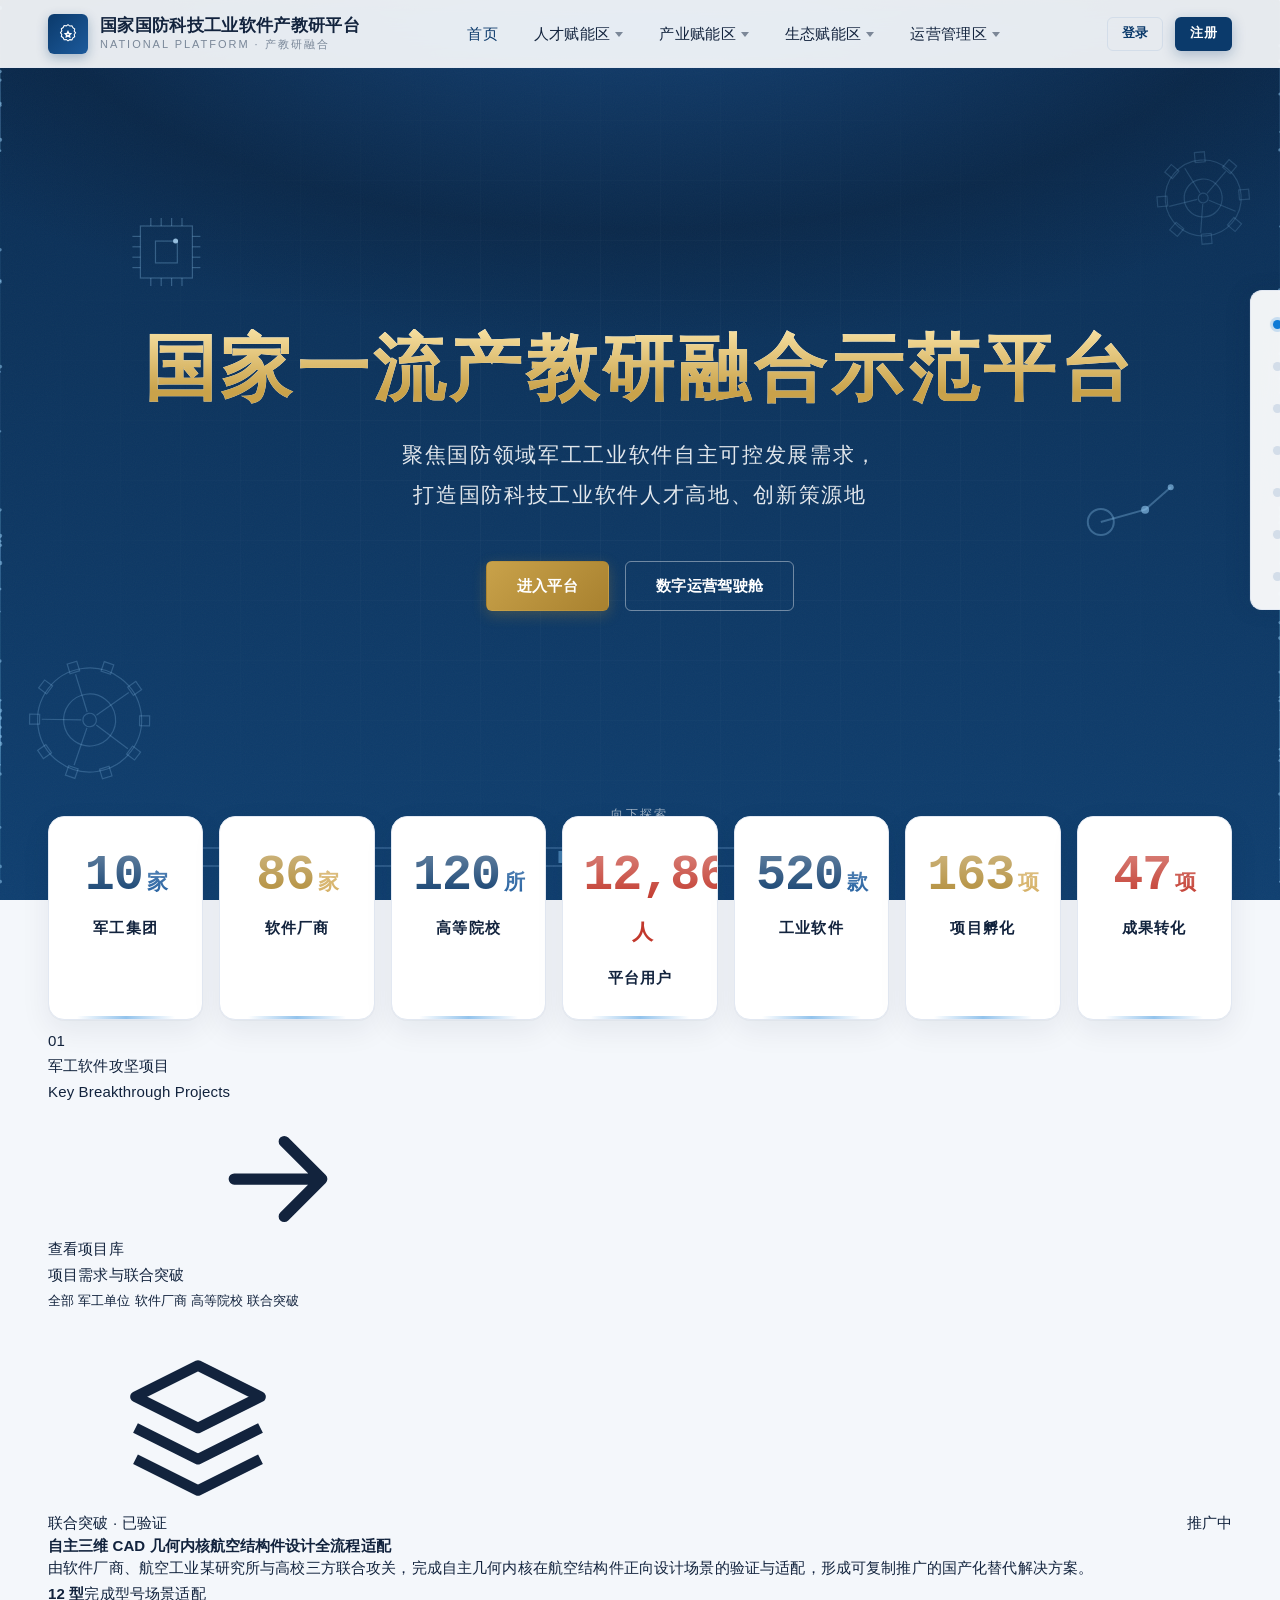
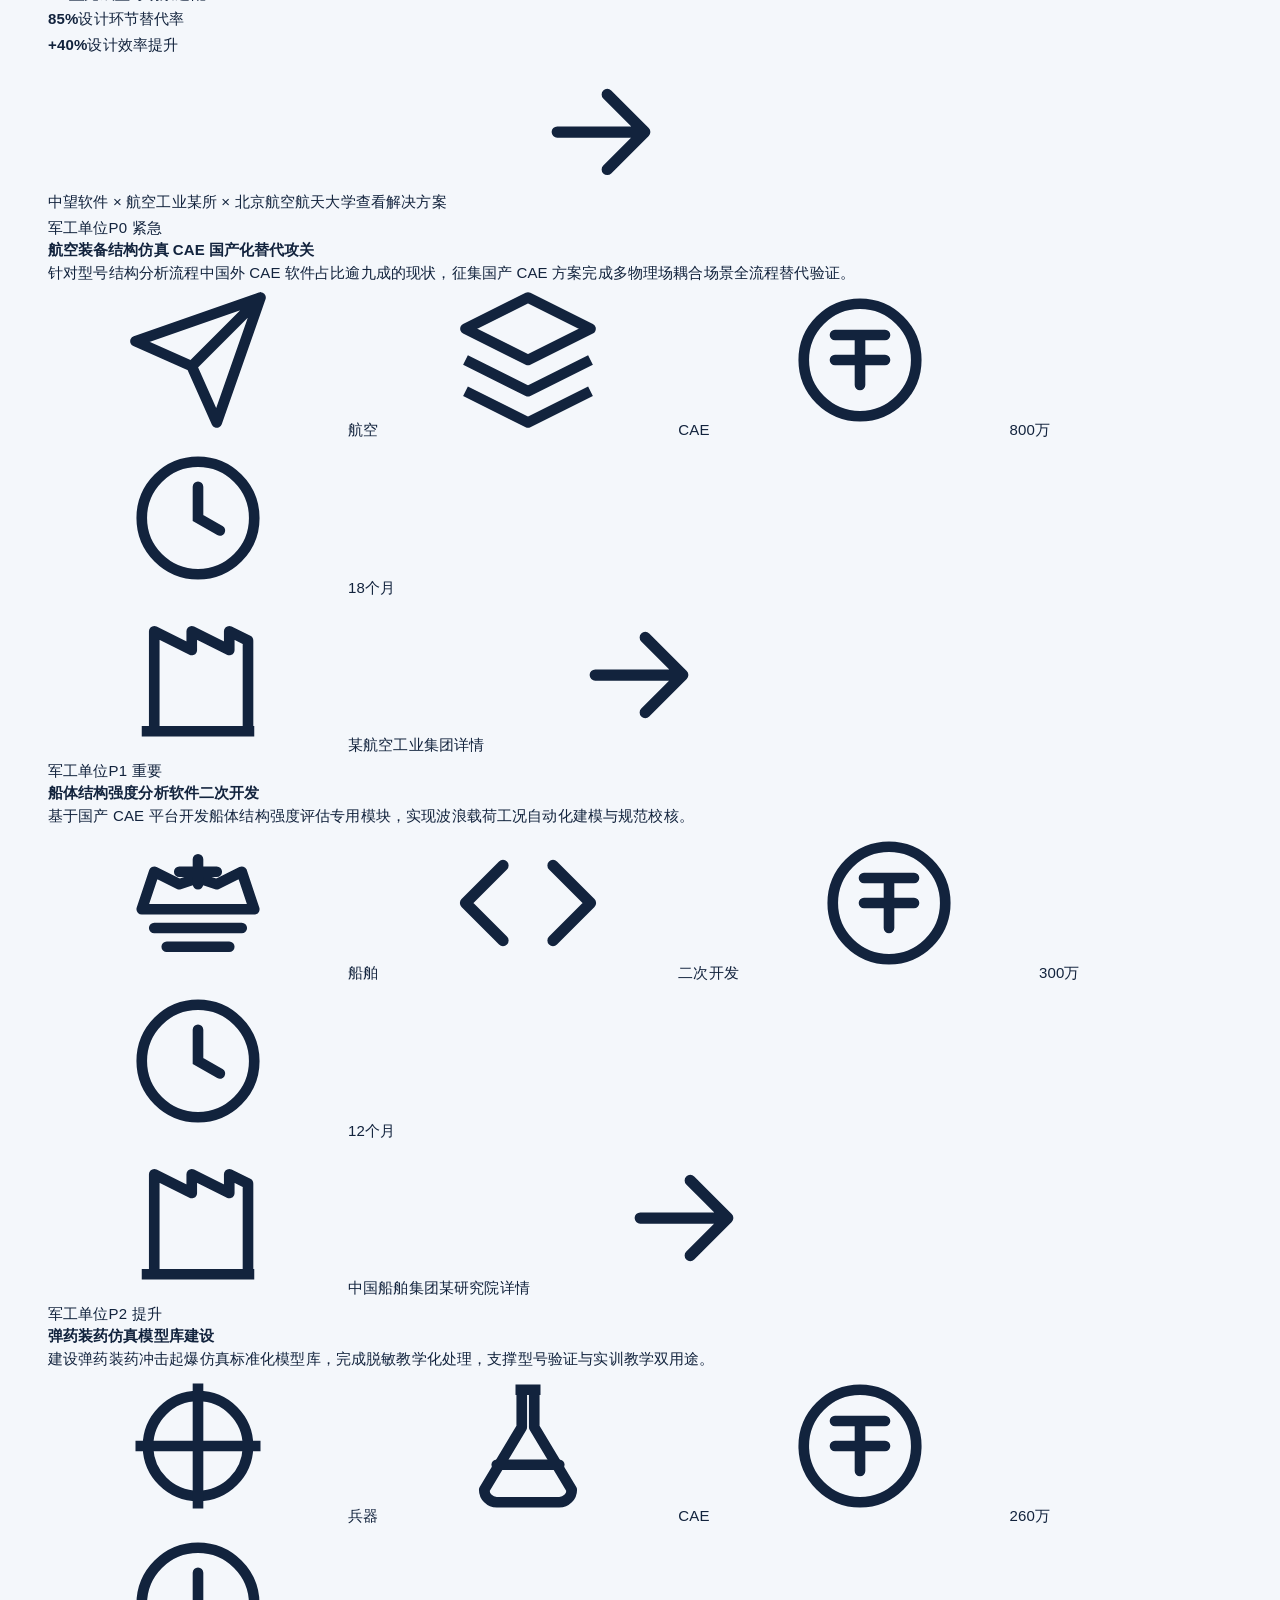
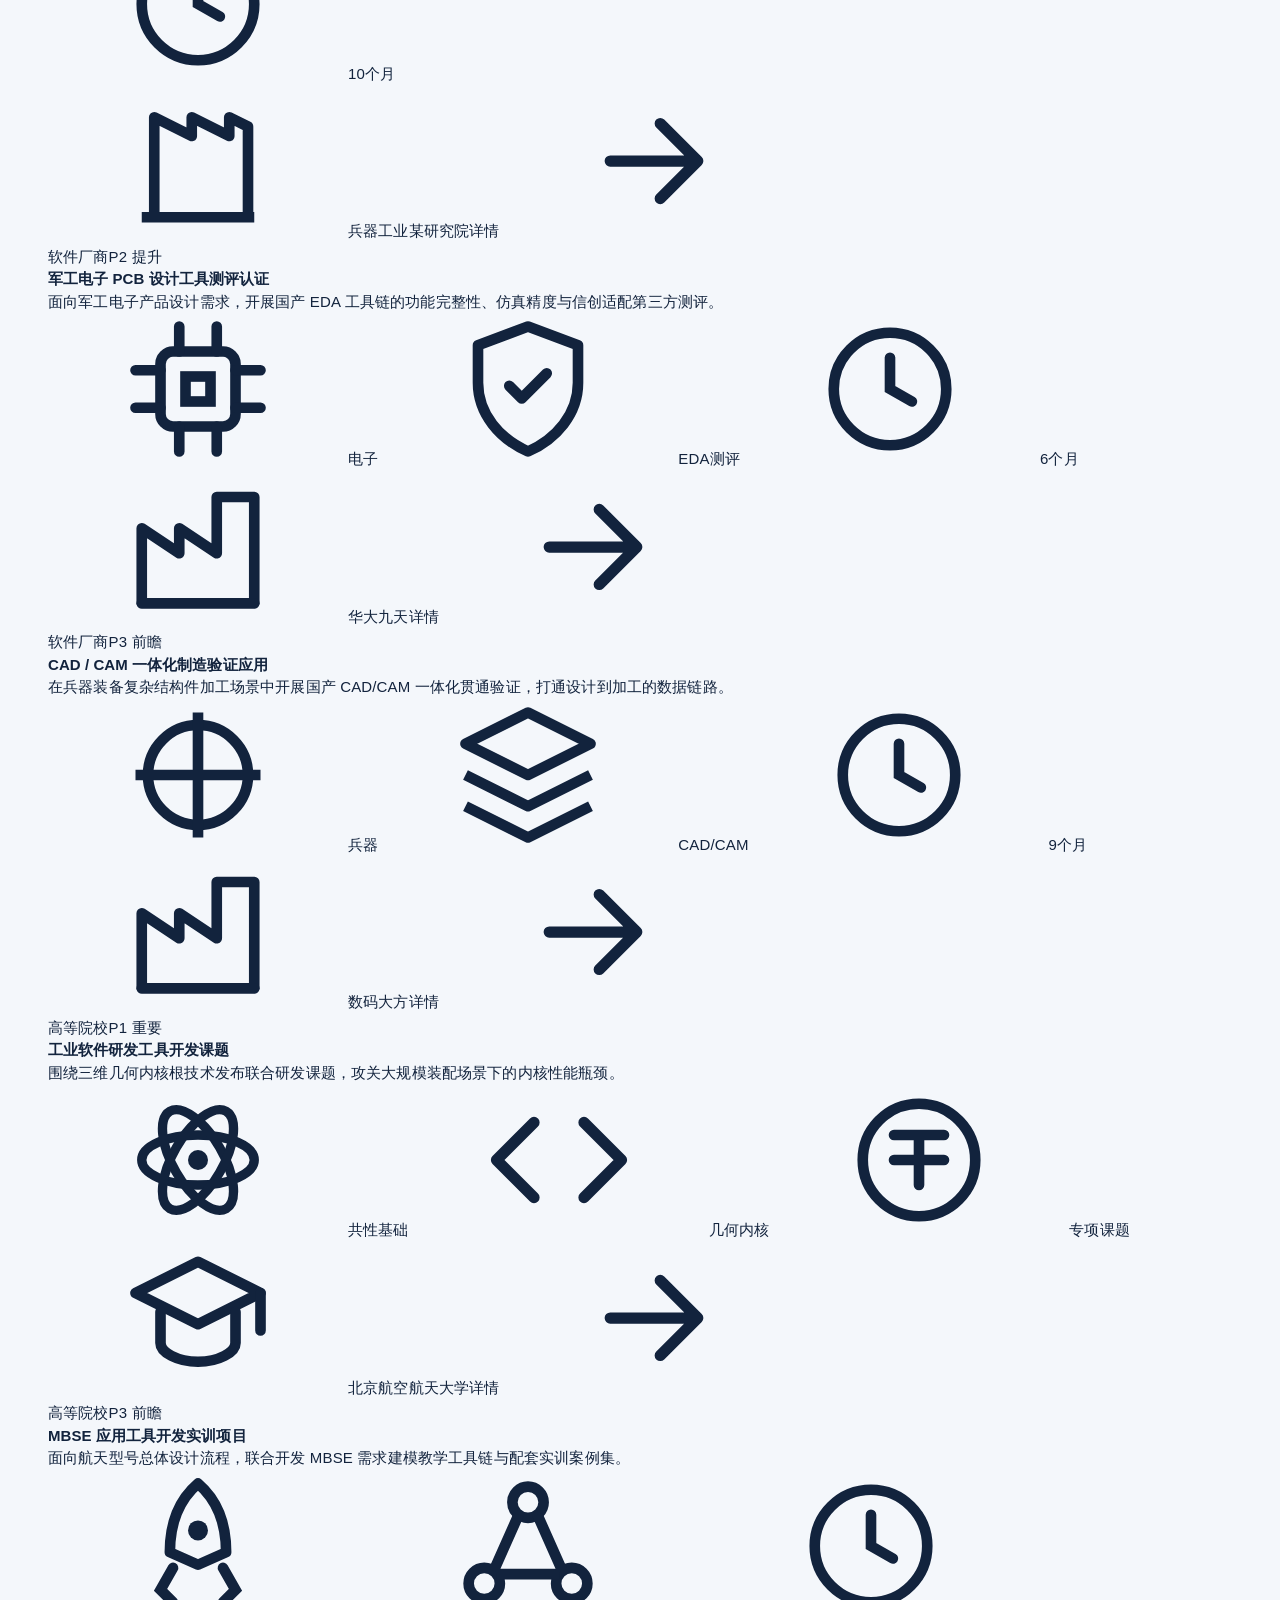
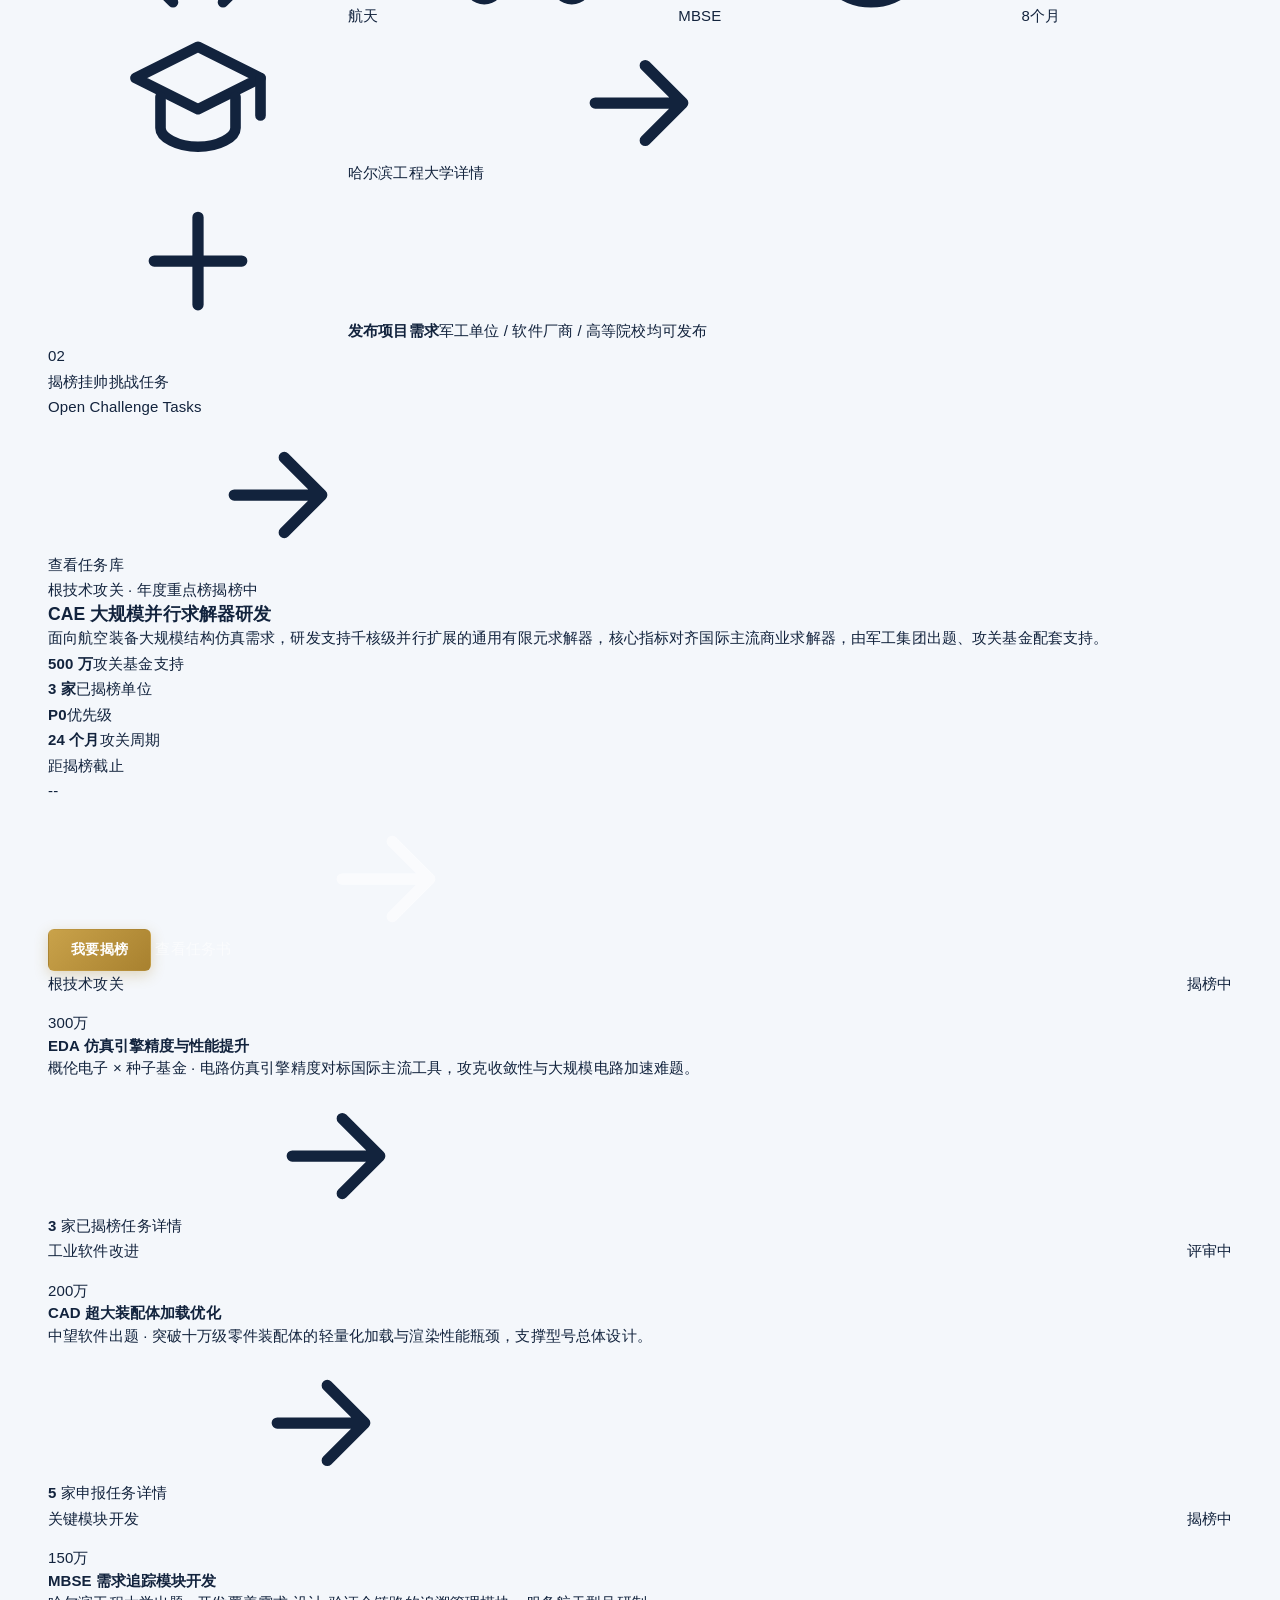
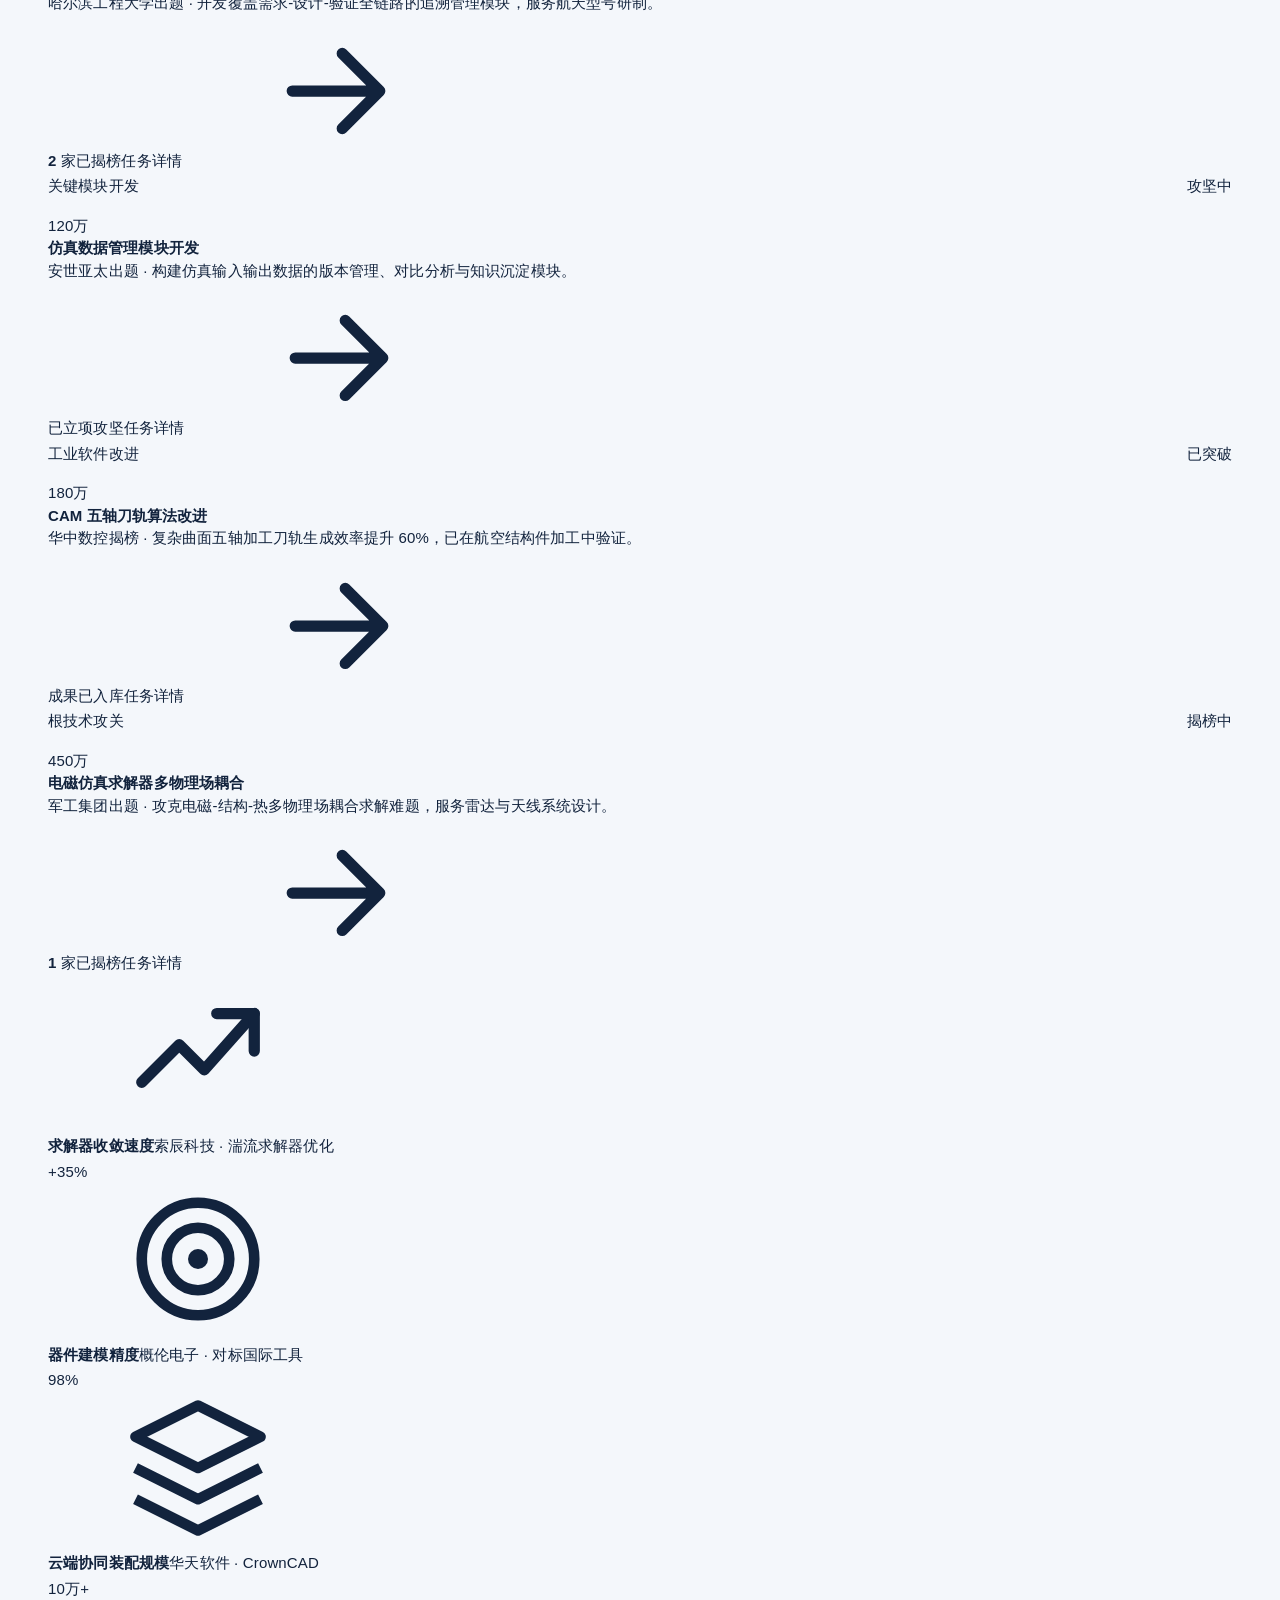
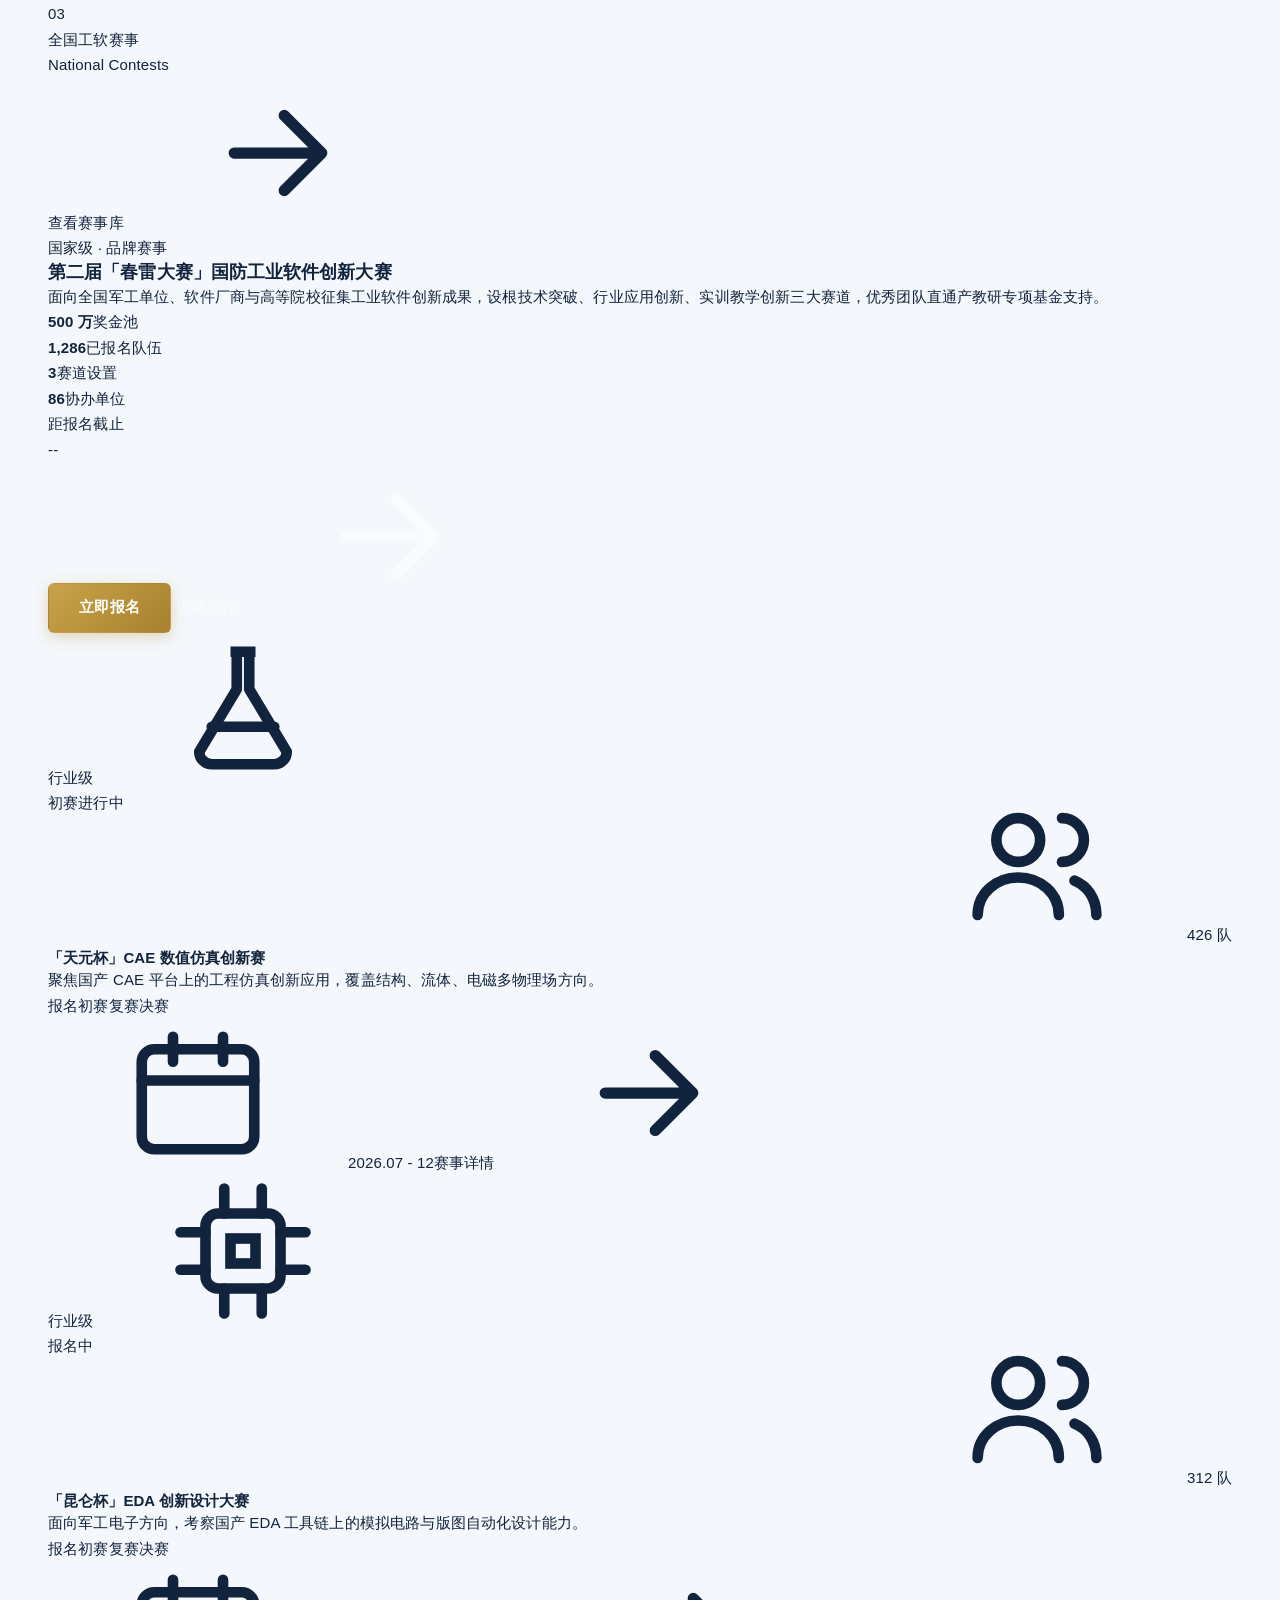
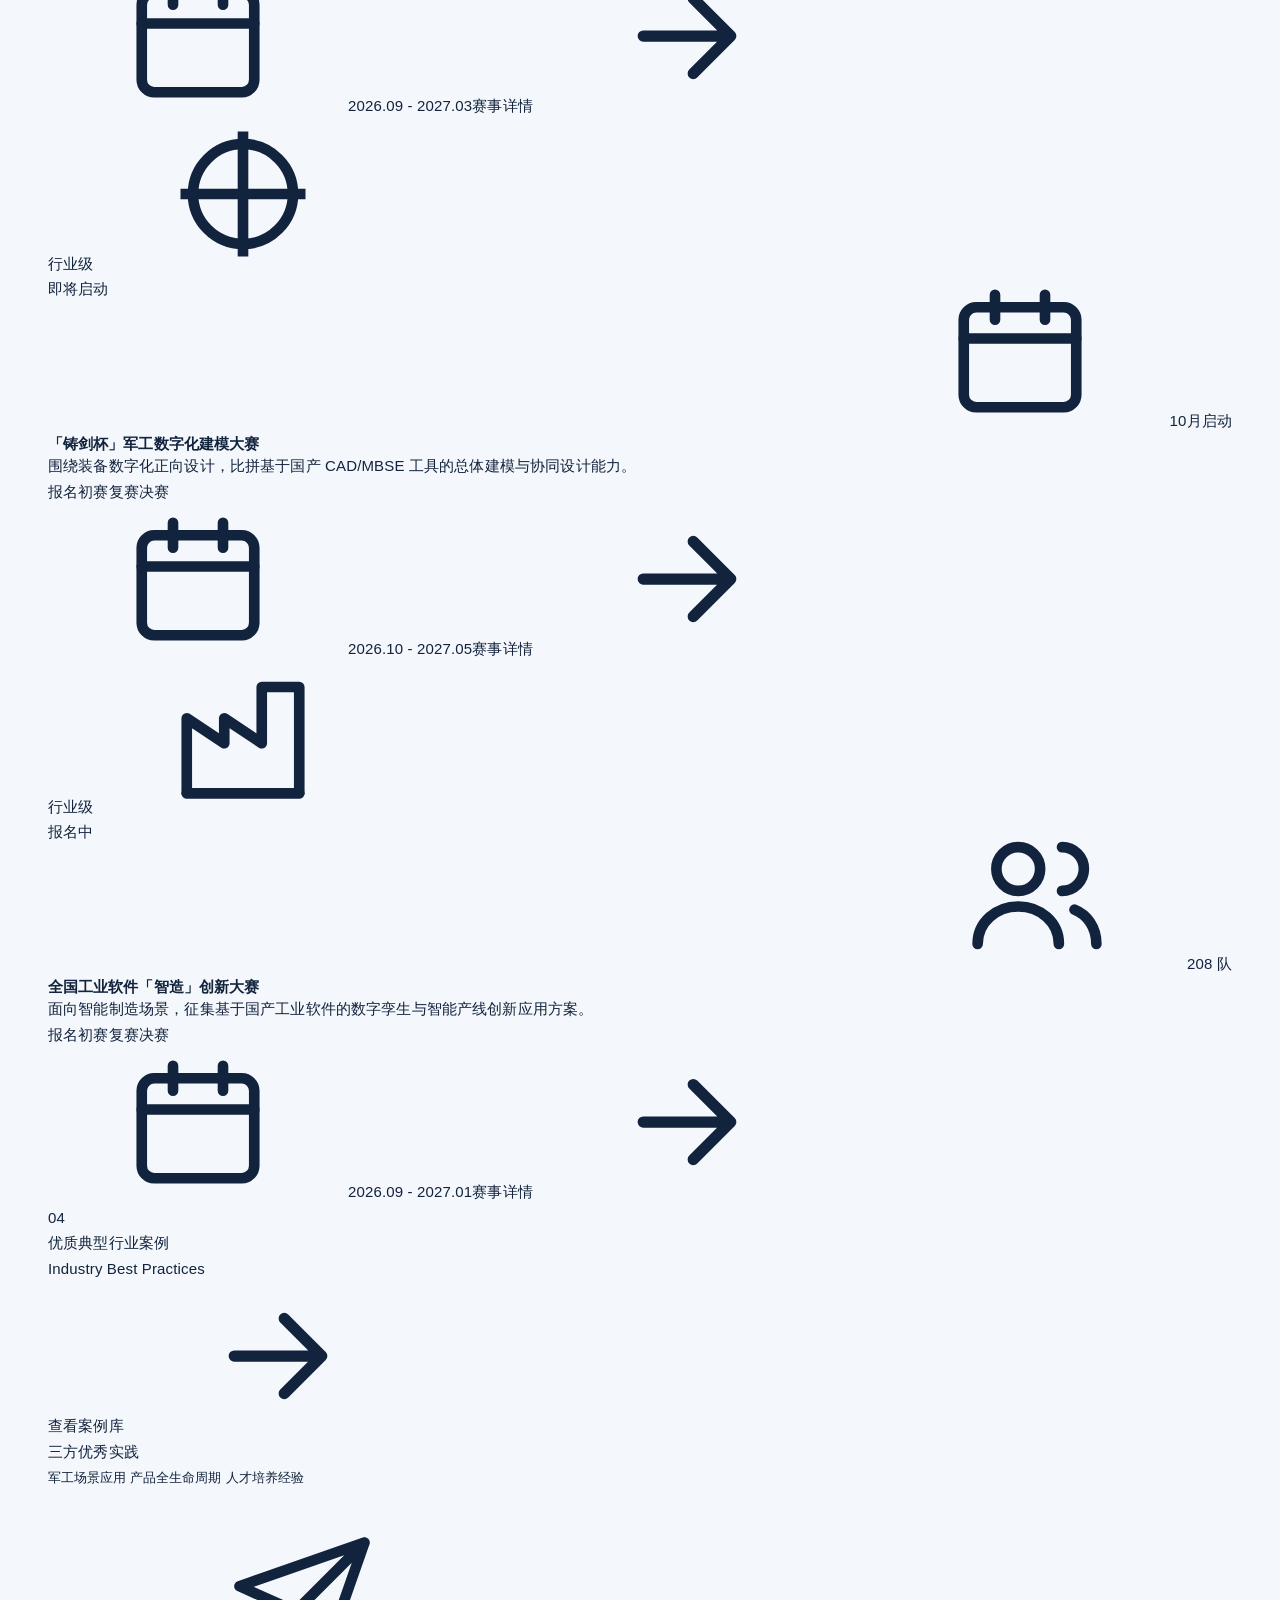
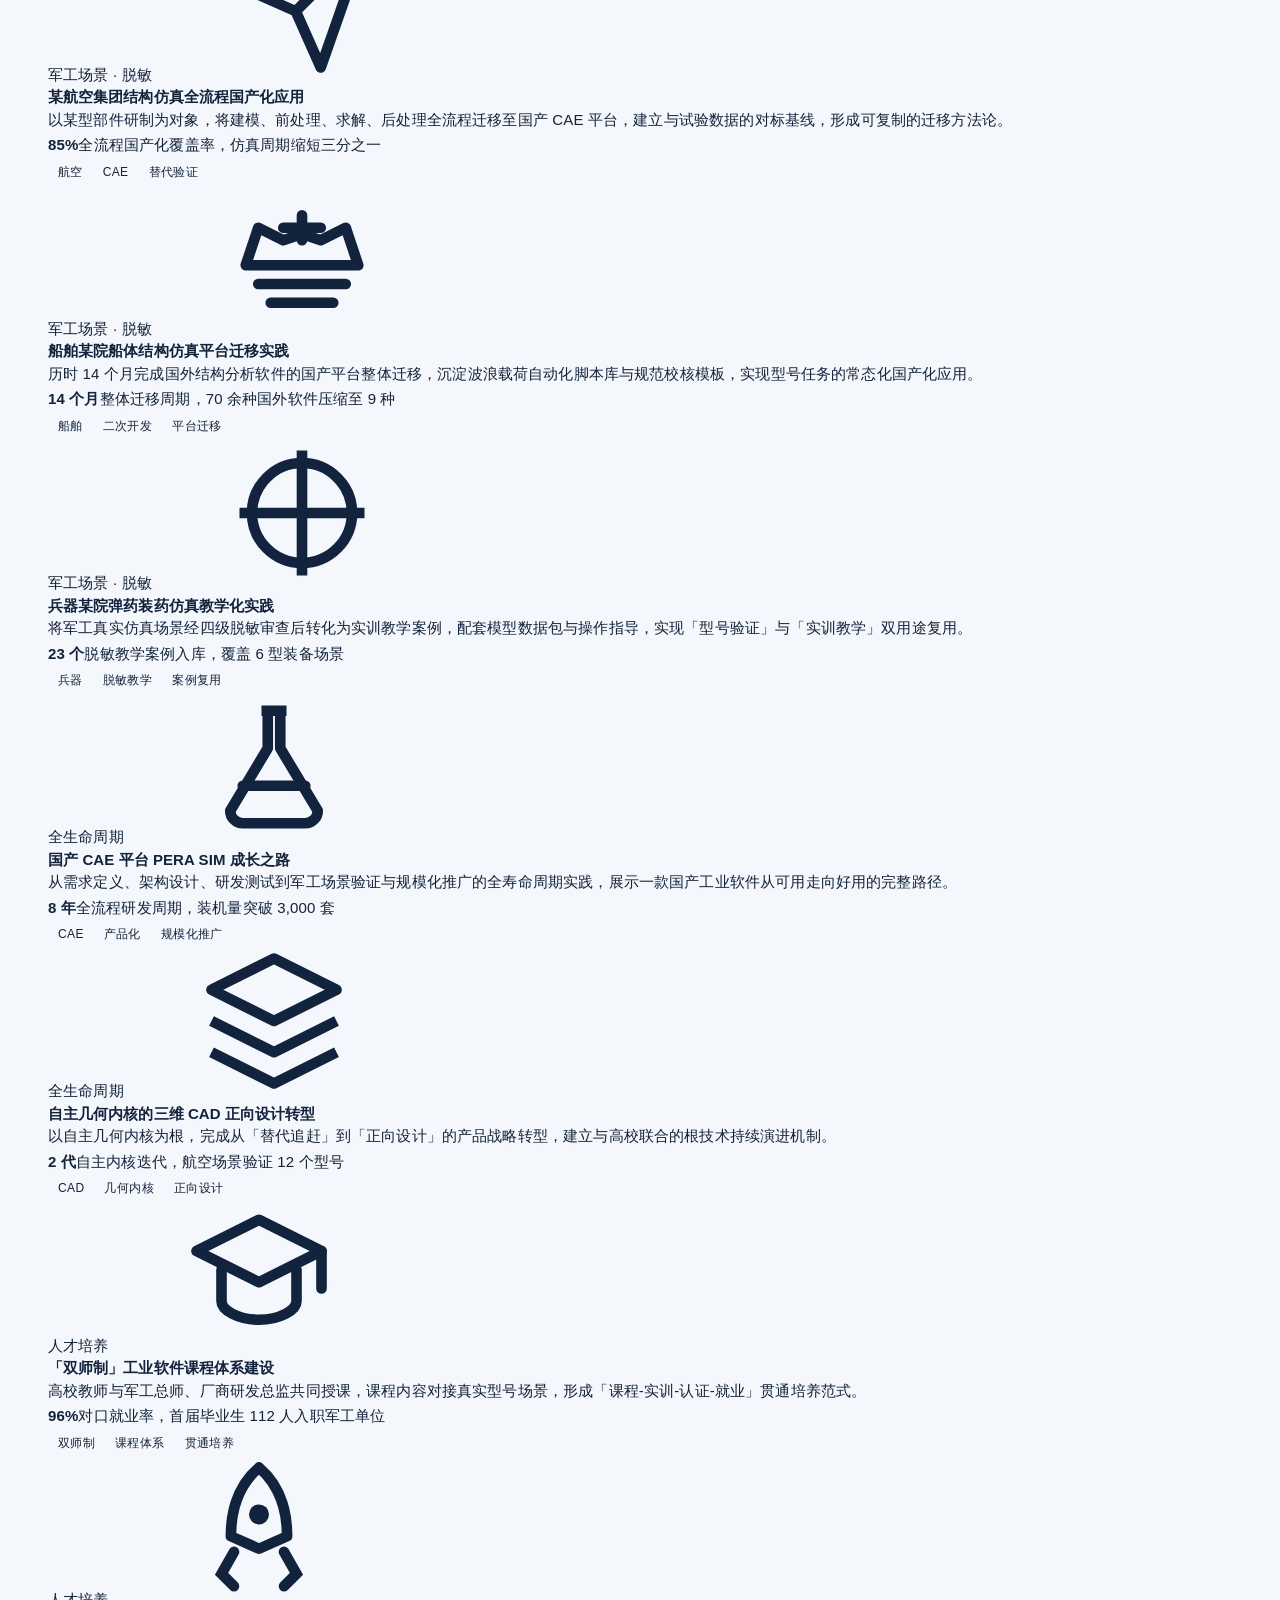
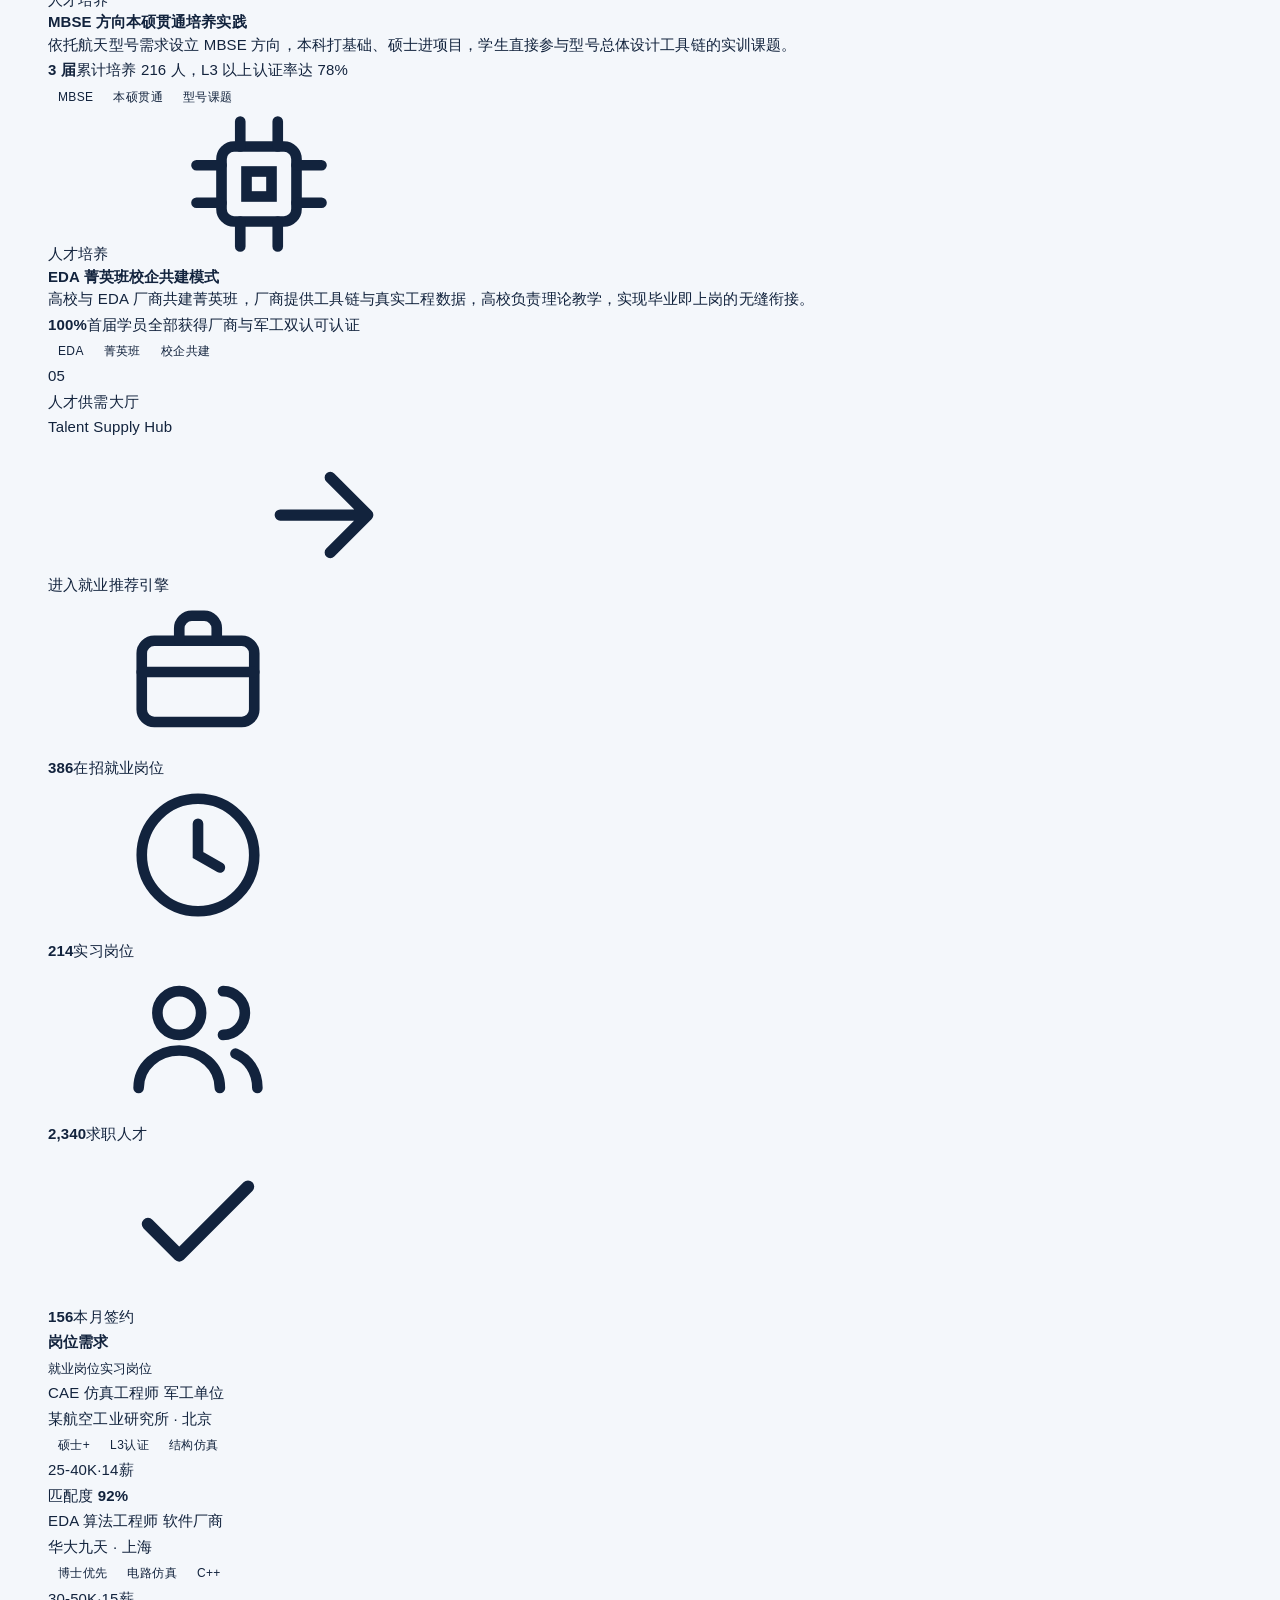
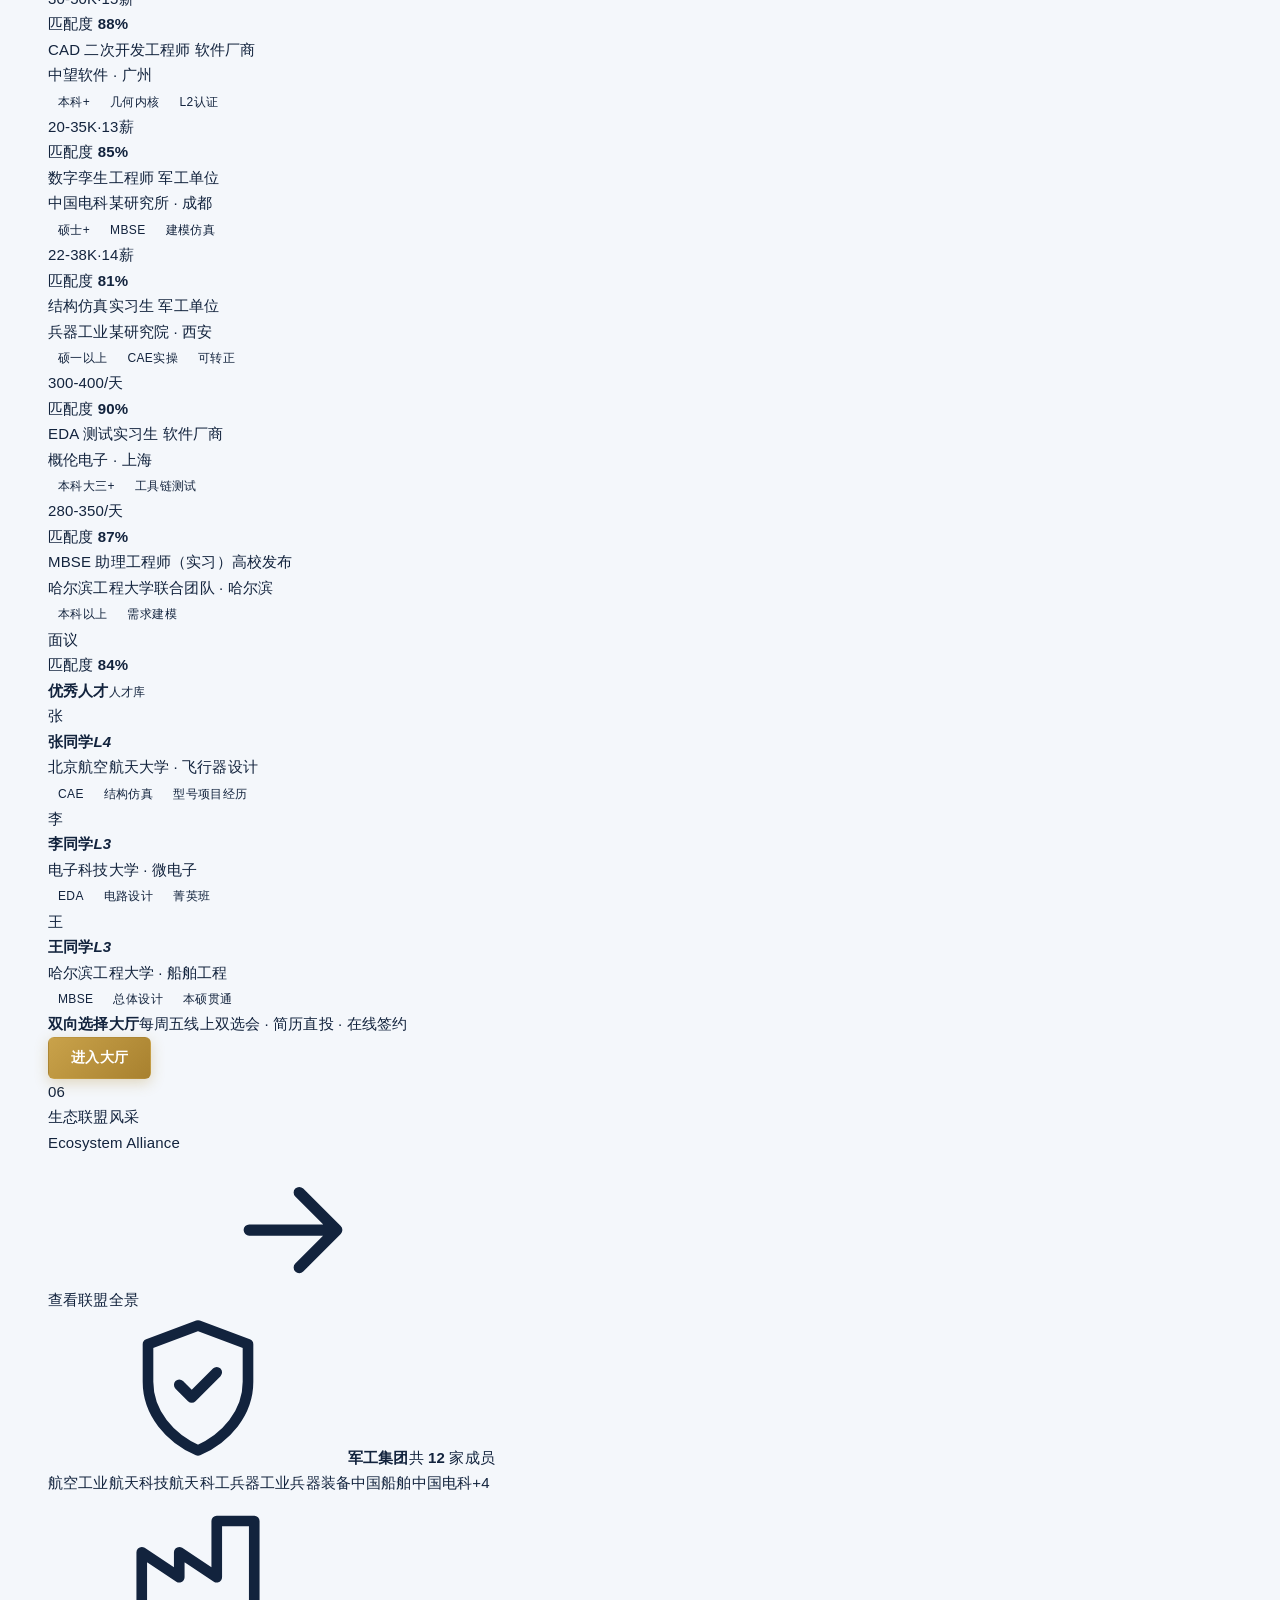
==== commit 1630426a: "Update index.html 20260824让ds按照glm的index.html生成：其他内容都不允许改动，请改动2个地方：1、把横贯式内容板块分区的横贯式工业特色分割条按照附件《产教研平台" ====
--- a/index.html
+++ b/index.html
@@ -246,629 +246,412 @@
   </div>
 </section>
 
-<!-- ======================= 内容分区① 军工软件攻坚项目 ======================= -->
-<section class="zone section" id="project">
-  <div class="container">
-    <div class="zone__head reveal">
+<!-- ===== SVG 图标库 ===== -->
+<svg xmlns="http://www.w3.org/2000/svg" style="display:none">
+  <symbol id="i-arr" viewBox="0 0 24 24"><path d="M5 12h14M13 6l6 6-6 6" fill="none" stroke="currentColor" stroke-width="1.8" stroke-linecap="round" stroke-linejoin="round"/></symbol>
+  <symbol id="i-arl" viewBox="0 0 24 24"><path d="M19 12H5M11 6l-6 6 6 6" fill="none" stroke="currentColor" stroke-width="1.8" stroke-linecap="round" stroke-linejoin="round"/></symbol>
+  <symbol id="i-plane" viewBox="0 0 24 24"><path d="M22 2L11 13M22 2l-7 20-4-9-9-4 20-7z" fill="none" stroke="currentColor" stroke-width="1.7" stroke-linecap="round" stroke-linejoin="round"/></symbol>
+  <symbol id="i-rocket" viewBox="0 0 24 24"><path d="M12 2c3.5 3 4.5 7 4.5 11l-4.5 2-4.5-2C7.5 9 8.5 5 12 2z" fill="none" stroke="currentColor" stroke-width="1.7" stroke-linejoin="round"/><circle cx="12" cy="9.5" r="1.6" fill="currentColor" stroke="none"/><path d="M8 15.5L6 19l2 2M16 15.5L18 19l-2 2" fill="none" stroke="currentColor" stroke-width="1.7" stroke-linecap="round"/></symbol>
+  <symbol id="i-ship" viewBox="0 0 24 24"><path d="M3 13l2-6 4 2 3-1 3 1 4-2 2 6z" fill="none" stroke="currentColor" stroke-width="1.7" stroke-linejoin="round"/><path d="M5 16h14M7 19h10" fill="none" stroke="currentColor" stroke-width="1.7" stroke-linecap="round"/><path d="M12 9V5M9 7h6" fill="none" stroke="currentColor" stroke-width="1.7" stroke-linecap="round"/></symbol>
+  <symbol id="i-cross" viewBox="0 0 24 24"><circle cx="12" cy="12" r="8" fill="none" stroke="currentColor" stroke-width="1.7"/><path d="M12 2v20M2 12h20" fill="none" stroke="currentColor" stroke-width="1.7"/></symbol>
+  <symbol id="i-chip" viewBox="0 0 24 24"><rect x="6" y="6" width="12" height="12" rx="2" fill="none" stroke="currentColor" stroke-width="1.7"/><rect x="10" y="10" width="4" height="4" fill="none" stroke="currentColor" stroke-width="1.7"/><path d="M9 2v4M15 2v4M9 18v4M15 18v4M2 9h4M2 15h4M18 9h4M18 15h4" fill="none" stroke="currentColor" stroke-width="1.7" stroke-linecap="round"/></symbol>
+  <symbol id="i-shield" viewBox="0 0 24 24"><path d="M12 2l8 3v6c0 5-3.5 9-8 11-4.5-2-8-6-8-11V5z" fill="none" stroke="currentColor" stroke-width="1.7" stroke-linejoin="round"/><path d="M9 11.5l2 2 4-4" fill="none" stroke="currentColor" stroke-width="1.7" stroke-linecap="round" stroke-linejoin="round"/></symbol>
+  <symbol id="i-factory" viewBox="0 0 24 24"><path d="M3 21V9l6 4V9l6 4V4h6v17z" fill="none" stroke="currentColor" stroke-width="1.7" stroke-linejoin="round"/><path d="M3 21h18" fill="none" stroke="currentColor" stroke-width="1.7" stroke-linecap="round"/></symbol>
+  <symbol id="i-uni" viewBox="0 0 24 24"><path d="M12 3L2 8l10 5 10-5z" fill="none" stroke="currentColor" stroke-width="1.7" stroke-linejoin="round"/><path d="M6 11v5c0 1.5 2.7 3 6 3s6-1.5 6-3v-5M22 8v6" fill="none" stroke="currentColor" stroke-width="1.7" stroke-linecap="round"/></symbol>
+  <symbol id="i-atom" viewBox="0 0 24 24"><circle cx="12" cy="12" r="1.6" fill="currentColor" stroke="none"/><ellipse cx="12" cy="12" rx="9" ry="4" fill="none" stroke="currentColor" stroke-width="1.5"/><ellipse cx="12" cy="12" rx="9" ry="4" fill="none" stroke="currentColor" stroke-width="1.5" transform="rotate(60 12 12)"/><ellipse cx="12" cy="12" rx="9" ry="4" fill="none" stroke="currentColor" stroke-width="1.5" transform="rotate(120 12 12)"/></symbol>
+  <symbol id="i-code" viewBox="0 0 24 24"><path d="M8 6l-6 6 6 6M16 6l6 6-6 6" fill="none" stroke="currentColor" stroke-width="1.8" stroke-linecap="round" stroke-linejoin="round"/></symbol>
+  <symbol id="i-layers" viewBox="0 0 24 24"><path d="M12 2l10 5-10 5L2 7z" fill="none" stroke="currentColor" stroke-width="1.7" stroke-linejoin="round"/><path d="M2 12l10 5 10-5M2 17l10 5 10-5" fill="none" stroke="currentColor" stroke-width="1.7" stroke-linejoin="round"/></symbol>
+  <symbol id="i-net" viewBox="0 0 24 24"><circle cx="12" cy="5" r="2.5" fill="none" stroke="currentColor" stroke-width="1.7"/><circle cx="5" cy="18" r="2.5" fill="none" stroke="currentColor" stroke-width="1.7"/><circle cx="19" cy="18" r="2.5" fill="none" stroke="currentColor" stroke-width="1.7"/><path d="M10.5 7L6.5 16M13.5 7l4 9M7 16.5h10" fill="none" stroke="currentColor" stroke-width="1.7"/></symbol>
+  <symbol id="i-flask" viewBox="0 0 24 24"><path d="M10 3h4M11 3v6l-6 10a2 2 0 002 2h10a2 2 0 002-2l-6-10V3" fill="none" stroke="currentColor" stroke-width="1.7" stroke-linejoin="round"/><path d="M7 15h10" fill="none" stroke="currentColor" stroke-width="1.7" stroke-linecap="round"/></symbol>
+  <symbol id="i-users" viewBox="0 0 24 24"><circle cx="9" cy="8" r="3.5" fill="none" stroke="currentColor" stroke-width="1.7"/><path d="M2.5 20c0-3.5 3-6 6.5-6s6.5 2.5 6.5 6" fill="none" stroke="currentColor" stroke-width="1.7" stroke-linecap="round"/><path d="M16 4.5a3.5 3.5 0 010 7M18 14.5c2 .8 3.5 2.8 3.5 5.5" fill="none" stroke="currentColor" stroke-width="1.7" stroke-linecap="round"/></symbol>
+  <symbol id="i-clock" viewBox="0 0 24 24"><circle cx="12" cy="12" r="9" fill="none" stroke="currentColor" stroke-width="1.7"/><path d="M12 7v5l3.5 2" fill="none" stroke="currentColor" stroke-width="1.7" stroke-linecap="round"/></symbol>
+  <symbol id="i-cal" viewBox="0 0 24 24"><rect x="3" y="5" width="18" height="16" rx="2" fill="none" stroke="currentColor" stroke-width="1.7"/><path d="M3 10h18M8 3v4M16 3v4" fill="none" stroke="currentColor" stroke-width="1.7" stroke-linecap="round"/></symbol>
+  <symbol id="i-fund" viewBox="0 0 24 24"><circle cx="12" cy="12" r="9" fill="none" stroke="currentColor" stroke-width="1.7"/><path d="M8 8h8M8 12h8M12 8v8" fill="none" stroke="currentColor" stroke-width="1.7" stroke-linecap="round"/></symbol>
+  <symbol id="i-trend" viewBox="0 0 24 24"><path d="M3 17l6-6 4 4 8-9" fill="none" stroke="currentColor" stroke-width="1.8" stroke-linecap="round" stroke-linejoin="round"/><path d="M15 6h6v6" fill="none" stroke="currentColor" stroke-width="1.8" stroke-linecap="round" stroke-linejoin="round"/></symbol>
+  <symbol id="i-target" viewBox="0 0 24 24"><circle cx="12" cy="12" r="9" fill="none" stroke="currentColor" stroke-width="1.7"/><circle cx="12" cy="12" r="5" fill="none" stroke="currentColor" stroke-width="1.7"/><circle cx="12" cy="12" r="1.6" fill="currentColor" stroke="none"/></symbol>
+  <symbol id="i-case" viewBox="0 0 24 24"><rect x="3" y="7" width="18" height="13" rx="2" fill="none" stroke="currentColor" stroke-width="1.7"/><path d="M9 7V5a2 2 0 012-2h2a2 2 0 012 2v2M3 12h18" fill="none" stroke="currentColor" stroke-width="1.7" stroke-linecap="round"/></symbol>
+  <symbol id="i-check" viewBox="0 0 24 24"><path d="M4 12.5l5 5L20 6.5" fill="none" stroke="currentColor" stroke-width="2" stroke-linecap="round" stroke-linejoin="round"/></symbol>
+  <symbol id="i-book" viewBox="0 0 24 24"><path d="M4 4a2 2 0 012-2h14v18H6a2 2 0 00-2 2z" fill="none" stroke="currentColor" stroke-width="1.7" stroke-linejoin="round"/><path d="M4 20a2 2 0 012-2h14" fill="none" stroke="currentColor" stroke-width="1.7"/></symbol>
+  <symbol id="i-star" viewBox="0 0 24 24"><path d="M12 3l2.5 5.5 6 .6-4.5 4 1.3 5.9L12 16l-5.3 3 1.3-5.9-4.5-4 6-.6z" fill="none" stroke="currentColor" stroke-width="1.7" stroke-linejoin="round"/></symbol>
+  <symbol id="i-radar" viewBox="0 0 24 24"><path d="M12 12l8-8M12 12l0-8M12 12l6.9 4" fill="none" stroke="currentColor" stroke-width="1.7" stroke-linecap="round"/><circle cx="12" cy="12" r="3" fill="none" stroke="currentColor" stroke-width="1.5"/><circle cx="12" cy="12" r="8" fill="none" stroke="currentColor" stroke-width="1.5"/></symbol>
+  <symbol id="i-plus" viewBox="0 0 24 24"><path d="M12 5v14M5 12h14" fill="none" stroke="currentColor" stroke-width="1.8" stroke-linecap="round"/></symbol>
+  <symbol id="i-build" viewBox="0 0 24 24"><path d="M3 21h18M5 21V5l6 3V5l6 3V5l3 1.5V21" fill="none" stroke="currentColor" stroke-width="1.7" stroke-linejoin="round"/></symbol>
+</svg>
+
+<!-- ======================= 01 军工软件攻坚项目 ======================= -->
+<section class="sec" id="project">
+  <div class="sec-divider"><div class="container sd-inner">
+    <span class="sd-num">01</span>
+    <div class="sd-titles"><div class="sd-title">军工软件攻坚项目</div><div class="sd-en">Key Breakthrough Projects</div></div>
+    <div class="sd-ruler"></div>
+    <a class="sd-more" href="javascript:void(0)">查看项目库 <svg class="ico"><use href="#i-arr"/></svg></a>
+  </div></div>
+  <div class="sec-body"><div class="container">
+    <div class="sec-head reveal">
+      <div class="sec-title">项目需求与联合突破</div>
+      <div class="tabs" data-tabs="projGrid">
+        <button class="tab active" data-f="all">全部</button>
+        <button class="tab" data-f="mil">军工单位</button>
+        <button class="tab" data-f="ven">软件厂商</button>
+        <button class="tab" data-f="uni">高等院校</button>
+        <button class="tab" data-f="joint">联合突破</button>
+      </div>
+    </div>
+    <div class="p-bento" id="projGrid">
+      <article class="card p-feat reveal" data-src="joint">
+        <div class="pf-cover cover"><span class="cover-ico"><svg class="ico"><use href="#i-layers"/></svg></span><span class="corner c-tl"></span><span class="corner c-br"></span></div>
+        <div class="pf-body">
+          <div class="row" style="display:flex;justify-content:space-between"><span class="badge b-joint">联合突破 · 已验证</span><span class="st st-done">推广中</span></div>
+          <h4>自主三维 CAD 几何内核航空结构件设计全流程适配</h4>
+          <p>由软件厂商、航空工业某研究所与高校三方联合攻关，完成自主几何内核在航空结构件正向设计场景的验证与适配，形成可复制推广的国产化替代解决方案。</p>
+          <div class="pf-metrics">
+            <div class="pfm"><b>12 型</b><span>完成型号场景适配</span></div>
+            <div class="pfm"><b>85%</b><span>设计环节替代率</span></div>
+            <div class="pfm"><b>+40%</b><span>设计效率提升</span></div>
+          </div>
+          <div class="pf-foot"><span class="pf-org">中望软件 × 航空工业某所 × 北京航空航天大学</span><span class="link-arrow">查看解决方案 <svg class="ico"><use href="#i-arr"/></svg></span></div>
+        </div>
+      </article>
+      <article class="card p-card reveal" data-src="mil">
+        <div class="row"><span class="badge b-mil">军工单位</span><span class="pri pri-0">P0 紧急</span></div>
+        <h4>航空装备结构仿真 CAE 国产化替代攻关</h4>
+        <p>针对型号结构分析流程中国外 CAE 软件占比逾九成的现状，征集国产 CAE 方案完成多物理场耦合场景全流程替代验证。</p>
+        <div class="p-metas"><span class="meta"><svg class="ico"><use href="#i-plane"/></svg>航空</span><span class="meta"><svg class="ico"><use href="#i-layers"/></svg>CAE</span><span class="meta"><svg class="ico"><use href="#i-fund"/></svg>800万</span><span class="meta"><svg class="ico"><use href="#i-clock"/></svg>18个月</span></div>
+        <div class="p-foot"><span class="p-org"><svg class="ico"><use href="#i-build"/></svg>某航空工业集团</span><span class="link-arrow">详情 <svg class="ico"><use href="#i-arr"/></svg></span></div>
+      </article>
+      <article class="card p-card reveal" data-src="mil">
+        <div class="row"><span class="badge b-mil">军工单位</span><span class="pri pri-1">P1 重要</span></div>
+        <h4>船体结构强度分析软件二次开发</h4>
+        <p>基于国产 CAE 平台开发船体结构强度评估专用模块，实现波浪载荷工况自动化建模与规范校核。</p>
+        <div class="p-metas"><span class="meta"><svg class="ico"><use href="#i-ship"/></svg>船舶</span><span class="meta"><svg class="ico"><use href="#i-code"/></svg>二次开发</span><span class="meta"><svg class="ico"><use href="#i-fund"/></svg>300万</span><span class="meta"><svg class="ico"><use href="#i-clock"/></svg>12个月</span></div>
+        <div class="p-foot"><span class="p-org"><svg class="ico"><use href="#i-build"/></svg>中国船舶集团某研究院</span><span class="link-arrow">详情 <svg class="ico"><use href="#i-arr"/></svg></span></div>
+      </article>
+      <article class="card p-card reveal" data-src="mil">
+        <div class="row"><span class="badge b-mil">军工单位</span><span class="pri pri-2">P2 提升</span></div>
+        <h4>弹药装药仿真模型库建设</h4>
+        <p>建设弹药装药冲击起爆仿真标准化模型库，完成脱敏教学化处理，支撑型号验证与实训教学双用途。</p>
+        <div class="p-metas"><span class="meta"><svg class="ico"><use href="#i-cross"/></svg>兵器</span><span class="meta"><svg class="ico"><use href="#i-flask"/></svg>CAE</span><span class="meta"><svg class="ico"><use href="#i-fund"/></svg>260万</span><span class="meta"><svg class="ico"><use href="#i-clock"/></svg>10个月</span></div>
+        <div class="p-foot"><span class="p-org"><svg class="ico"><use href="#i-build"/></svg>兵器工业某研究院</span><span class="link-arrow">详情 <svg class="ico"><use href="#i-arr"/></svg></span></div>
+      </article>
+      <article class="card p-card reveal" data-src="ven">
+        <div class="row"><span class="badge b-ven">软件厂商</span><span class="pri pri-2">P2 提升</span></div>
+        <h4>军工电子 PCB 设计工具测评认证</h4>
+        <p>面向军工电子产品设计需求，开展国产 EDA 工具链的功能完整性、仿真精度与信创适配第三方测评。</p>
+        <div class="p-metas"><span class="meta"><svg class="ico"><use href="#i-chip"/></svg>电子</span><span class="meta"><svg class="ico"><use href="#i-shield"/></svg>EDA测评</span><span class="meta"><svg class="ico"><use href="#i-clock"/></svg>6个月</span></div>
+        <div class="p-foot"><span class="p-org"><svg class="ico"><use href="#i-factory"/></svg>华大九天</span><span class="link-arrow">详情 <svg class="ico"><use href="#i-arr"/></svg></span></div>
+      </article>
+      <article class="card p-card reveal" data-src="ven">
+        <div class="row"><span class="badge b-ven">软件厂商</span><span class="pri pri-3">P3 前瞻</span></div>
+        <h4>CAD / CAM 一体化制造验证应用</h4>
+        <p>在兵器装备复杂结构件加工场景中开展国产 CAD/CAM 一体化贯通验证，打通设计到加工的数据链路。</p>
+        <div class="p-metas"><span class="meta"><svg class="ico"><use href="#i-cross"/></svg>兵器</span><span class="meta"><svg class="ico"><use href="#i-layers"/></svg>CAD/CAM</span><span class="meta"><svg class="ico"><use href="#i-clock"/></svg>9个月</span></div>
+        <div class="p-foot"><span class="p-org"><svg class="ico"><use href="#i-factory"/></svg>数码大方</span><span class="link-arrow">详情 <svg class="ico"><use href="#i-arr"/></svg></span></div>
+      </article>
+      <article class="card p-card reveal" data-src="uni">
+        <div class="row"><span class="badge b-uni">高等院校</span><span class="pri pri-1">P1 重要</span></div>
+        <h4>工业软件研发工具开发课题</h4>
+        <p>围绕三维几何内核根技术发布联合研发课题，攻关大规模装配场景下的内核性能瓶颈。</p>
+        <div class="p-metas"><span class="meta"><svg class="ico"><use href="#i-atom"/></svg>共性基础</span><span class="meta"><svg class="ico"><use href="#i-code"/></svg>几何内核</span><span class="meta"><svg class="ico"><use href="#i-fund"/></svg>专项课题</span></div>
+        <div class="p-foot"><span class="p-org"><svg class="ico"><use href="#i-uni"/></svg>北京航空航天大学</span><span class="link-arrow">详情 <svg class="ico"><use href="#i-arr"/></svg></span></div>
+      </article>
+      <article class="card p-card reveal" data-src="uni">
+        <div class="row"><span class="badge b-uni">高等院校</span><span class="pri pri-3">P3 前瞻</span></div>
+        <h4>MBSE 应用工具开发实训项目</h4>
+        <p>面向航天型号总体设计流程，联合开发 MBSE 需求建模教学工具链与配套实训案例集。</p>
+        <div class="p-metas"><span class="meta"><svg class="ico"><use href="#i-rocket"/></svg>航天</span><span class="meta"><svg class="ico"><use href="#i-net"/></svg>MBSE</span><span class="meta"><svg class="ico"><use href="#i-clock"/></svg>8个月</span></div>
+        <div class="p-foot"><span class="p-org"><svg class="ico"><use href="#i-uni"/></svg>哈尔滨工程大学</span><span class="link-arrow">详情 <svg class="ico"><use href="#i-arr"/></svg></span></div>
+      </article>
+      <div class="p-cta reveal" data-toast="演示环境：需求发布功能即将开放，敬请期待">
+        <svg class="ico"><use href="#i-plus"/></svg><b>发布项目需求</b><span>军工单位 / 软件厂商 / 高等院校均可发布</span>
+      </div>
+    </div>
+  </div></div>
+</section>
+
+<!-- ======================= 02 揭榜挂帅挑战任务 ======================= -->
+<section class="sec" id="challenge">
+  <div class="sec-divider"><div class="container sd-inner">
+    <span class="sd-num">02</span>
+    <div class="sd-titles"><div class="sd-title">揭榜挂帅挑战任务</div><div class="sd-en">Open Challenge Tasks</div></div>
+    <div class="sd-ruler"></div>
+    <a class="sd-more" href="javascript:void(0)">查看任务库 <svg class="ico"><use href="#i-arr"/></svg></a>
+  </div></div>
+  <div class="sec-body"><div class="container">
+    <div class="tk-banner reveal">
+      <div class="tb-main">
+        <div class="tb-tagrow"><span class="badge">根技术攻关 · 年度重点榜</span><span class="st st-run">揭榜中</span></div>
+        <h3>CAE 大规模并行求解器研发</h3>
+        <p class="tb-desc">面向航空装备大规模结构仿真需求，研发支持千核级并行扩展的通用有限元求解器，核心指标对齐国际主流商业求解器，由军工集团出题、攻关基金配套支持。</p>
+        <div class="tb-meta">
+          <div class="m"><b>500 万</b><span>攻关基金支持</span></div>
+          <div class="m"><b>3 家</b><span>已揭榜单位</span></div>
+          <div class="m"><b>P0</b><span>优先级</span></div>
+          <div class="m"><b>24 个月</b><span>攻关周期</span></div>
+        </div>
+      </div>
+      <div class="tb-side">
+        <span class="cd-label">距揭榜截止</span>
+        <div class="cd" data-deadline="2026-09-30T23:59:59+08:00">--</div>
+        <button class="btn btn--gold" data-toast="演示环境：揭榜申请已提交至工作组审核">我要揭榜</button>
+        <a class="link-arrow" style="color:rgba(255,255,255,.6)" href="javascript:void(0)">查看任务书 <svg class="ico"><use href="#i-arr"/></svg></a>
+      </div>
+    </div>
+    <div class="tk-grid">
+      <article class="card tk-card reveal"><div class="row" style="display:flex;justify-content:space-between"><span class="badge b-ven">根技术攻关</span><span class="st st-open">揭榜中</span></div><div style="margin-top:14px"><span class="tk-amt">300<span>万</span></span></div><h4>EDA 仿真引擎精度与性能提升</h4><p class="tk-info">概伦电子 × 种子基金 · 电路仿真引擎精度对标国际主流工具，攻克收敛性与大规模电路加速难题。</p><div class="tk-foot"><span class="tk-bid"><b>3</b> 家已揭榜</span><span class="link-arrow">任务详情 <svg class="ico"><use href="#i-arr"/></svg></span></div></article>
+      <article class="card tk-card reveal"><div class="row" style="display:flex;justify-content:space-between"><span class="badge b-uni">工业软件改进</span><span class="st st-review">评审中</span></div><div style="margin-top:14px"><span class="tk-amt">200<span>万</span></span></div><h4>CAD 超大装配体加载优化</h4><p class="tk-info">中望软件出题 · 突破十万级零件装配体的轻量化加载与渲染性能瓶颈，支撑型号总体设计。</p><div class="tk-foot"><span class="tk-bid"><b>5</b> 家申报</span><span class="link-arrow">任务详情 <svg class="ico"><use href="#i-arr"/></svg></span></div></article>
+      <article class="card tk-card reveal"><div class="row" style="display:flex;justify-content:space-between"><span class="badge b-uni">关键模块开发</span><span class="st st-open">揭榜中</span></div><div style="margin-top:14px"><span class="tk-amt">150<span>万</span></span></div><h4>MBSE 需求追踪模块开发</h4><p class="tk-info">哈尔滨工程大学出题 · 开发覆盖需求-设计-验证全链路的追溯管理模块，服务航天型号研制。</p><div class="tk-foot"><span class="tk-bid"><b>2</b> 家已揭榜</span><span class="link-arrow">任务详情 <svg class="ico"><use href="#i-arr"/></svg></span></div></article>
+      <article class="card tk-card reveal"><div class="row" style="display:flex;justify-content:space-between"><span class="badge b-ven">关键模块开发</span><span class="st st-run">攻坚中</span></div><div style="margin-top:14px"><span class="tk-amt">120<span>万</span></span></div><h4>仿真数据管理模块开发</h4><p class="tk-info">安世亚太出题 · 构建仿真输入输出数据的版本管理、对比分析与知识沉淀模块。</p><div class="tk-foot"><span class="tk-bid">已立项攻坚</span><span class="link-arrow">任务详情 <svg class="ico"><use href="#i-arr"/></svg></span></div></article>
+      <article class="card tk-card reveal"><div class="row" style="display:flex;justify-content:space-between"><span class="badge b-ven">工业软件改进</span><span class="st st-done">已突破</span></div><div style="margin-top:14px"><span class="tk-amt">180<span>万</span></span></div><h4>CAM 五轴刀轨算法改进</h4><p class="tk-info">华中数控揭榜 · 复杂曲面五轴加工刀轨生成效率提升 60%，已在航空结构件加工中验证。</p><div class="tk-foot"><span class="tk-bid">成果已入库</span><span class="link-arrow">任务详情 <svg class="ico"><use href="#i-arr"/></svg></span></div></article>
+      <article class="card tk-card reveal"><div class="row" style="display:flex;justify-content:space-between"><span class="badge b-mil">根技术攻关</span><span class="st st-open">揭榜中</span></div><div style="margin-top:14px"><span class="tk-amt">450<span>万</span></span></div><h4>电磁仿真求解器多物理场耦合</h4><p class="tk-info">军工集团出题 · 攻克电磁-结构-热多物理场耦合求解难题，服务雷达与天线系统设计。</p><div class="tk-foot"><span class="tk-bid"><b>1</b> 家已揭榜</span><span class="link-arrow">任务详情 <svg class="ico"><use href="#i-arr"/></svg></span></div></article>
+    </div>
+    <div class="mini-strip">
+      <div class="card mini-card reveal"><span class="mc-ico"><svg class="ico"><use href="#i-trend"/></svg></span><div><b>求解器收敛速度</b><span>索辰科技 · 湍流求解器优化</span></div><span class="mc-val">+35%</span></div>
+      <div class="card mini-card reveal"><span class="mc-ico"><svg class="ico"><use href="#i-target"/></svg></span><div><b>器件建模精度</b><span>概伦电子 · 对标国际工具</span></div><span class="mc-val">98%</span></div>
+      <div class="card mini-card reveal"><span class="mc-ico"><svg class="ico"><use href="#i-layers"/></svg></span><div><b>云端协同装配规模</b><span>华天软件 · CrownCAD</span></div><span class="mc-val">10万+</span></div>
+    </div>
+  </div></div>
+</section>
+
+<!-- ======================= 03 全国工软赛事 ======================= -->
+<section class="sec" id="contest">
+  <div class="sec-divider"><div class="container sd-inner">
+    <span class="sd-num">03</span>
+    <div class="sd-titles"><div class="sd-title">全国工软赛事</div><div class="sd-en">National Contests</div></div>
+    <div class="sd-ruler"></div>
+    <a class="sd-more" href="javascript:void(0)">查看赛事库 <svg class="ico"><use href="#i-arr"/></svg></a>
+  </div></div>
+  <div class="sec-body"><div class="container">
+    <div class="ev-banner reveal">
+      <div class="evb-left">
+        <span class="lvl">国家级 · 品牌赛事</span>
+        <h3>第二届「春雷大赛」国防工业软件创新大赛</h3>
+        <p>面向全国军工单位、软件厂商与高等院校征集工业软件创新成果，设根技术突破、行业应用创新、实训教学创新三大赛道，优秀团队直通产教研专项基金支持。</p>
+        <div class="evb-stats">
+          <div class="m"><b>500 万</b><span>奖金池</span></div>
+          <div class="m"><b>1,286</b><span>已报名队伍</span></div>
+          <div class="m"><b>3</b><span>赛道设置</span></div>
+          <div class="m"><b>86</b><span>协办单位</span></div>
+        </div>
+      </div>
+      <div class="evb-right">
+        <span class="cd-label">距报名截止</span>
+        <div class="evb-cd" data-deadline="2026-09-30T23:59:59+08:00">--</div>
+        <button class="btn btn--gold btn--lg" data-toast="演示环境：大赛报名通道即将开放">立即报名</button>
+        <a class="link-arrow" style="color:rgba(255,255,255,.55)" href="javascript:void(0)">大赛章程 <svg class="ico"><use href="#i-arr"/></svg></a>
+      </div>
+    </div>
+    <div class="ev-grid">
+      <article class="card ev-card reveal">
+        <div class="cover"><span class="cover-tag badge b-ven">行业级</span><span class="cover-ico"><svg class="ico"><use href="#i-flask"/></svg></span><span class="corner c-tl"></span><span class="corner c-br"></span></div>
+        <div class="ev-body"><div class="row" style="display:flex;justify-content:space-between"><span class="st st-run">初赛进行中</span><span class="meta"><svg class="ico"><use href="#i-users"/></svg>426 队</span></div><h4>「天元杯」CAE 数值仿真创新赛</h4><p>聚焦国产 CAE 平台上的工程仿真创新应用，覆盖结构、流体、电磁多物理场方向。</p>
+        <div class="ev-steps"><span class="ev-step done"></span><span class="ev-step now"></span><span class="ev-step"></span><span class="ev-step"></span></div><div class="ev-steps-label"><span>报名</span><span>初赛</span><span>复赛</span><span>决赛</span></div>
+        <div class="ev-foot"><span class="meta"><svg class="ico"><use href="#i-cal"/></svg>2026.07 - 12</span><span class="link-arrow">赛事详情 <svg class="ico"><use href="#i-arr"/></svg></span></div></div>
+      </article>
+      <article class="card ev-card reveal">
+        <div class="cover"><span class="cover-tag badge b-ven">行业级</span><span class="cover-ico"><svg class="ico"><use href="#i-chip"/></svg></span><span class="corner c-tl"></span><span class="corner c-br"></span></div>
+        <div class="ev-body"><div class="row" style="display:flex;justify-content:space-between"><span class="st st-open">报名中</span><span class="meta"><svg class="ico"><use href="#i-users"/></svg>312 队</span></div><h4>「昆仑杯」EDA 创新设计大赛</h4><p>面向军工电子方向，考察国产 EDA 工具链上的模拟电路与版图自动化设计能力。</p>
+        <div class="ev-steps"><span class="ev-step now"></span><span class="ev-step"></span><span class="ev-step"></span><span class="ev-step"></span></div><div class="ev-steps-label"><span>报名</span><span>初赛</span><span>复赛</span><span>决赛</span></div>
+        <div class="ev-foot"><span class="meta"><svg class="ico"><use href="#i-cal"/></svg>2026.09 - 2027.03</span><span class="link-arrow">赛事详情 <svg class="ico"><use href="#i-arr"/></svg></span></div></div>
+      </article>
+      <article class="card ev-card reveal">
+        <div class="cover"><span class="cover-tag badge b-mil">行业级</span><span class="cover-ico"><svg class="ico"><use href="#i-cross"/></svg></span><span class="corner c-tl"></span><span class="corner c-br"></span></div>
+        <div class="ev-body"><div class="row" style="display:flex;justify-content:space-between"><span class="st st-soon">即将启动</span><span class="meta"><svg class="ico"><use href="#i-cal"/></svg>10月启动</span></div><h4>「铸剑杯」军工数字化建模大赛</h4><p>围绕装备数字化正向设计，比拼基于国产 CAD/MBSE 工具的总体建模与协同设计能力。</p>
+        <div class="ev-steps"><span class="ev-step"></span><span class="ev-step"></span><span class="ev-step"></span><span class="ev-step"></span></div><div class="ev-steps-label"><span>报名</span><span>初赛</span><span>复赛</span><span>决赛</span></div>
+        <div class="ev-foot"><span class="meta"><svg class="ico"><use href="#i-cal"/></svg>2026.10 - 2027.05</span><span class="link-arrow">赛事详情 <svg class="ico"><use href="#i-arr"/></svg></span></div></div>
+      </article>
+      <article class="card ev-card reveal">
+        <div class="cover"><span class="cover-tag badge b-uni">行业级</span><span class="cover-ico"><svg class="ico"><use href="#i-factory"/></svg></span><span class="corner c-tl"></span><span class="corner c-br"></span></div>
+        <div class="ev-body"><div class="row" style="display:flex;justify-content:space-between"><span class="st st-open">报名中</span><span class="meta"><svg class="ico"><use href="#i-users"/></svg>208 队</span></div><h4>全国工业软件「智造」创新大赛</h4><p>面向智能制造场景，征集基于国产工业软件的数字孪生与智能产线创新应用方案。</p>
+        <div class="ev-steps"><span class="ev-step now"></span><span class="ev-step"></span><span class="ev-step"></span><span class="ev-step"></span></div><div class="ev-steps-label"><span>报名</span><span>初赛</span><span>复赛</span><span>决赛</span></div>
+        <div class="ev-foot"><span class="meta"><svg class="ico"><use href="#i-cal"/></svg>2026.09 - 2027.01</span><span class="link-arrow">赛事详情 <svg class="ico"><use href="#i-arr"/></svg></span></div></div>
+      </article>
+    </div>
+  </div></div>
+</section>
+
+<!-- ======================= 04 优质典型行业案例 ======================= -->
+<section class="sec" id="case">
+  <div class="sec-divider"><div class="container sd-inner">
+    <span class="sd-num">04</span>
+    <div class="sd-titles"><div class="sd-title">优质典型行业案例</div><div class="sd-en">Industry Best Practices</div></div>
+    <div class="sd-ruler"></div>
+    <a class="sd-more" href="javascript:void(0)">查看案例库 <svg class="ico"><use href="#i-arr"/></svg></a>
+  </div></div>
+  <div class="sec-body"><div class="container">
+    <div class="sec-head reveal">
+      <div class="sec-title">三方优秀实践</div>
+      <div class="tabs" data-tabs="caseGrid">
+        <button class="tab active" data-f="m">军工场景应用</button>
+        <button class="tab" data-f="p">产品全生命周期</button>
+        <button class="tab" data-f="t">人才培养经验</button>
+      </div>
+    </div>
+    <div class="case-grid" id="caseGrid">
+      <article class="card case-card reveal" data-ct="m">
+        <div class="cover"><span class="cover-tag badge b-mil">军工场景 · 脱敏</span><span class="cover-ico"><svg class="ico"><use href="#i-plane"/></svg></span><span class="corner c-tl"></span><span class="corner c-br"></span></div>
+        <div class="case-body"><h4>某航空集团结构仿真全流程国产化应用</h4><p>以某型部件研制为对象，将建模、前处理、求解、后处理全流程迁移至国产 CAE 平台，建立与试验数据的对标基线，形成可复制的迁移方法论。</p>
+        <div class="case-metric"><b>85%</b><span>全流程国产化覆盖率，仿真周期缩短三分之一</span></div>
+        <div class="case-tags"><span class="tag">航空</span><span class="tag">CAE</span><span class="tag">替代验证</span></div></div>
+      </article>
+      <article class="card case-card reveal" data-ct="m">
+        <div class="cover"><span class="cover-tag badge b-mil">军工场景 · 脱敏</span><span class="cover-ico"><svg class="ico"><use href="#i-ship"/></svg></span><span class="corner c-tl"></span><span class="corner c-br"></span></div>
+        <div class="case-body"><h4>船舶某院船体结构仿真平台迁移实践</h4><p>历时 14 个月完成国外结构分析软件的国产平台整体迁移，沉淀波浪载荷自动化脚本库与规范校核模板，实现型号任务的常态化国产化应用。</p>
+        <div class="case-metric"><b>14 个月</b><span>整体迁移周期，70 余种国外软件压缩至 9 种</span></div>
+        <div class="case-tags"><span class="tag">船舶</span><span class="tag">二次开发</span><span class="tag">平台迁移</span></div></div>
+      </article>
+      <article class="card case-card reveal" data-ct="m">
+        <div class="cover"><span class="cover-tag badge b-mil">军工场景 · 脱敏</span><span class="cover-ico"><svg class="ico"><use href="#i-cross"/></svg></span><span class="corner c-tl"></span><span class="corner c-br"></span></div>
+        <div class="case-body"><h4>兵器某院弹药装药仿真教学化实践</h4><p>将军工真实仿真场景经四级脱敏审查后转化为实训教学案例，配套模型数据包与操作指导，实现「型号验证」与「实训教学」双用途复用。</p>
+        <div class="case-metric"><b>23 个</b><span>脱敏教学案例入库，覆盖 6 型装备场景</span></div>
+        <div class="case-tags"><span class="tag">兵器</span><span class="tag">脱敏教学</span><span class="tag">案例复用</span></div></div>
+      </article>
+      <article class="card case-card reveal" data-ct="p">
+        <div class="cover"><span class="cover-tag badge b-ven">全生命周期</span><span class="cover-ico"><svg class="ico"><use href="#i-flask"/></svg></span><span class="corner c-tl"></span><span class="corner c-br"></span></div>
+        <div class="case-body"><h4>国产 CAE 平台 PERA SIM 成长之路</h4><p>从需求定义、架构设计、研发测试到军工场景验证与规模化推广的全寿命周期实践，展示一款国产工业软件从可用走向好用的完整路径。</p>
+        <div class="case-metric"><b>8 年</b><span>全流程研发周期，装机量突破 3,000 套</span></div>
+        <div class="case-tags"><span class="tag">CAE</span><span class="tag">产品化</span><span class="tag">规模化推广</span></div></div>
+      </article>
+      <article class="card case-card reveal" data-ct="p">
+        <div class="cover"><span class="cover-tag badge b-ven">全生命周期</span><span class="cover-ico"><svg class="ico"><use href="#i-layers"/></svg></span><span class="corner c-tl"></span><span class="corner c-br"></span></div>
+        <div class="case-body"><h4>自主几何内核的三维 CAD 正向设计转型</h4><p>以自主几何内核为根，完成从「替代追赶」到「正向设计」的产品战略转型，建立与高校联合的根技术持续演进机制。</p>
+        <div class="case-metric"><b>2 代</b><span>自主内核迭代，航空场景验证 12 个型号</span></div>
+        <div class="case-tags"><span class="tag">CAD</span><span class="tag">几何内核</span><span class="tag">正向设计</span></div></div>
+      </article>
+      <article class="card case-card reveal" data-ct="t">
+        <div class="cover"><span class="cover-tag badge b-uni">人才培养</span><span class="cover-ico"><svg class="ico"><use href="#i-uni"/></svg></span><span class="corner c-tl"></span><span class="corner c-br"></span></div>
+        <div class="case-body"><h4>「双师制」工业软件课程体系建设</h4><p>高校教师与军工总师、厂商研发总监共同授课，课程内容对接真实型号场景，形成「课程-实训-认证-就业」贯通培养范式。</p>
+        <div class="case-metric"><b>96%</b><span>对口就业率，首届毕业生 112 人入职军工单位</span></div>
+        <div class="case-tags"><span class="tag">双师制</span><span class="tag">课程体系</span><span class="tag">贯通培养</span></div></div>
+      </article>
+      <article class="card case-card reveal" data-ct="t">
+        <div class="cover"><span class="cover-tag badge b-uni">人才培养</span><span class="cover-ico"><svg class="ico"><use href="#i-rocket"/></svg></span><span class="corner c-tl"></span><span class="corner c-br"></span></div>
+        <div class="case-body"><h4>MBSE 方向本硕贯通培养实践</h4><p>依托航天型号需求设立 MBSE 方向，本科打基础、硕士进项目，学生直接参与型号总体设计工具链的实训课题。</p>
+        <div class="case-metric"><b>3 届</b><span>累计培养 216 人，L3 以上认证率达 78%</span></div>
+        <div class="case-tags"><span class="tag">MBSE</span><span class="tag">本硕贯通</span><span class="tag">型号课题</span></div></div>
+      </article>
+      <article class="card case-card reveal" data-ct="t">
+        <div class="cover"><span class="cover-tag badge b-uni">人才培养</span><span class="cover-ico"><svg class="ico"><use href="#i-chip"/></svg></span><span class="corner c-tl"></span><span class="corner c-br"></span></div>
+        <div class="case-body"><h4>EDA 菁英班校企共建模式</h4><p>高校与 EDA 厂商共建菁英班，厂商提供工具链与真实工程数据，高校负责理论教学，实现毕业即上岗的无缝衔接。</p>
+        <div class="case-metric"><b>100%</b><span>首届学员全部获得厂商与军工双认可认证</span></div>
+        <div class="case-tags"><span class="tag">EDA</span><span class="tag">菁英班</span><span class="tag">校企共建</span></div></div>
+      </article>
+    </div>
+  </div></div>
+</section>
+
+<!-- ======================= 05 人才供需大厅 ======================= -->
+<section class="sec" id="talent">
+  <div class="sec-divider"><div class="container sd-inner">
+    <span class="sd-num">05</span>
+    <div class="sd-titles"><div class="sd-title">人才供需大厅</div><div class="sd-en">Talent Supply Hub</div></div>
+    <div class="sd-ruler"></div>
+    <a class="sd-more" href="javascript:void(0)">进入就业推荐引擎 <svg class="ico"><use href="#i-arr"/></svg></a>
+  </div></div>
+  <div class="sec-body"><div class="container">
+    <div class="t-stats reveal">
+      <div class="card ts-item"><span class="ts-ico" style="background:var(--blue-t);color:var(--blue-d)"><svg class="ico"><use href="#i-case"/></svg></span><div><b class="num">386</b><span>在招就业岗位</span></div></div>
+      <div class="card ts-item"><span class="ts-ico" style="background:var(--teal-t);color:var(--teal)"><svg class="ico"><use href="#i-clock"/></svg></span><div><b class="num">214</b><span>实习岗位</span></div></div>
+      <div class="card ts-item"><span class="ts-ico" style="background:var(--purple-t);color:var(--purple)"><svg class="ico"><use href="#i-users"/></svg></span><div><b class="num">2,340</b><span>求职人才</span></div></div>
+      <div class="card ts-item"><span class="ts-ico" style="background:var(--gold-t);color:var(--gold-d)"><svg class="ico"><use href="#i-check"/></svg></span><div><b class="num">156</b><span>本月签约</span></div></div>
+    </div>
+    <div class="t-layout">
+      <div class="t-panel reveal">
+        <div class="t-panel-head"><b>岗位需求</b>
+          <div class="tabs" data-tabs="jobList"><button class="tab active" data-f="j">就业岗位</button><button class="tab" data-f="i">实习岗位</button></div>
+        </div>
+        <div class="t-list" id="jobList">
+          <a class="job-item" data-jt="j"><div class="j-main"><div class="j-title">CAE 仿真工程师 <span class="badge b-mil">军工单位</span></div><div class="j-org">某航空工业研究所 · 北京</div><div class="j-tags"><span class="tag">硕士+</span><span class="tag">L3认证</span><span class="tag">结构仿真</span></div></div><div class="j-side"><div class="j-salary">25-40K·14薪</div><div class="j-match">匹配度 <b style="color:var(--teal)">92%</b></div></div></a>
+          <a class="job-item" data-jt="j"><div class="j-main"><div class="j-title">EDA 算法工程师 <span class="badge b-ven">软件厂商</span></div><div class="j-org">华大九天 · 上海</div><div class="j-tags"><span class="tag">博士优先</span><span class="tag">电路仿真</span><span class="tag">C++</span></div></div><div class="j-side"><div class="j-salary">30-50K·15薪</div><div class="j-match">匹配度 <b style="color:var(--teal)">88%</b></div></div></a>
+          <a class="job-item" data-jt="j"><div class="j-main"><div class="j-title">CAD 二次开发工程师 <span class="badge b-ven">软件厂商</span></div><div class="j-org">中望软件 · 广州</div><div class="j-tags"><span class="tag">本科+</span><span class="tag">几何内核</span><span class="tag">L2认证</span></div></div><div class="j-side"><div class="j-salary">20-35K·13薪</div><div class="j-match">匹配度 <b style="color:var(--teal)">85%</b></div></div></a>
+          <a class="job-item" data-jt="j"><div class="j-main"><div class="j-title">数字孪生工程师 <span class="badge b-mil">军工单位</span></div><div class="j-org">中国电科某研究所 · 成都</div><div class="j-tags"><span class="tag">硕士+</span><span class="tag">MBSE</span><span class="tag">建模仿真</span></div></div><div class="j-side"><div class="j-salary">22-38K·14薪</div><div class="j-match">匹配度 <b style="color:var(--teal)">81%</b></div></div></a>
+          <a class="job-item" data-jt="i"><div class="j-main"><div class="j-title">结构仿真实习生 <span class="badge b-mil">军工单位</span></div><div class="j-org">兵器工业某研究院 · 西安</div><div class="j-tags"><span class="tag">硕一以上</span><span class="tag">CAE实操</span><span class="tag">可转正</span></div></div><div class="j-side"><div class="j-salary">300-400/天</div><div class="j-match">匹配度 <b style="color:var(--teal)">90%</b></div></div></a>
+          <a class="job-item" data-jt="i"><div class="j-main"><div class="j-title">EDA 测试实习生 <span class="badge b-ven">软件厂商</span></div><div class="j-org">概伦电子 · 上海</div><div class="j-tags"><span class="tag">本科大三+</span><span class="tag">工具链测试</span></div></div><div class="j-side"><div class="j-salary">280-350/天</div><div class="j-match">匹配度 <b style="color:var(--teal)">87%</b></div></div></a>
+          <a class="job-item" data-jt="i"><div class="j-main"><div class="j-title">MBSE 助理工程师（实习）<span class="badge b-uni">高校发布</span></div><div class="j-org">哈尔滨工程大学联合团队 · 哈尔滨</div><div class="j-tags"><span class="tag">本科以上</span><span class="tag">需求建模</span></div></div><div class="j-side"><div class="j-salary">面议</div><div class="j-match">匹配度 <b style="color:var(--teal)">84%</b></div></div></a>
+        </div>
+      </div>
       <div>
-        <div class="zone__index">01 / 军工软件攻坚项目</div>
-        <h2 class="zone__title">军工软件<em>攻坚项目</em></h2>
-      </div>
-      <a class="btn btn--ghost btn--sm zone__more" href="javascript:void(0)">进入项目库</a>
-    </div>
-
-    <div class="card-grid">
-      <article class="media-card reveal" data-delay="0">
-        <div class="media-card__cover">
-          <span class="cover-tag tag tag--red">替代攻关 · P1</span>
-          <svg class="cover-art" viewBox="0 0 320 180" preserveAspectRatio="xMidYMid slice">
-            <defs><linearGradient id="c1a" x1="0" y1="0" x2="1" y2="1"><stop offset="0" stop-color="#eef4fb"/><stop offset="1" stop-color="#dbe7f3"/></linearGradient></defs>
-            <rect width="320" height="180" fill="url(#c1a)"/>
-            <g stroke="#b9cde0" stroke-width="1"><path d="M0 45h320M0 90h320M0 135h320M80 0v180M160 0v180M240 0v180"/></g>
-            <path d="M30 140l30-70 22 40 26-58 30 52 24-34 30 56 24-20 30 34" fill="none" stroke="#0e7ad6" stroke-width="2.4"/>
-            <path d="M250 30l18-8 10 14-12 10 8 16-20-4-8 18-6-20-20-2 16-12z" fill="#b08a34"/>
-          </svg>
-          <span class="cover-badge">军工单位发布</span>
-        </div>
-        <div class="media-card__body">
-          <div class="media-card__meta"><span>航空航天</span><span class="dot"></span><span>CAE 求解器</span></div>
-          <h3 class="media-card__title"><a href="javascript:void(0)">航空结构强度 CAE 求解器国产化替代项目</a></h3>
-          <div class="media-card__foot">
-            <span class="stat"><span>承接 12</span><span>浏览 386</span></span>
-            <a class="link-more" href="javascript:void(0)">查看详情 →</a>
+        <div class="t-panel reveal">
+          <div class="t-panel-head"><b>优秀人才</b><a class="link-arrow" style="font-size:12px" href="javascript:void(0)">人才库</a></div>
+          <div class="t-list">
+            <a class="talent-item"><span class="avatar av-0">张</span><div style="flex:1"><b>张同学<i class="lv">L4</i></b><div class="sch">北京航空航天大学 · 飞行器设计</div><div class="j-tags"><span class="tag">CAE</span><span class="tag">结构仿真</span><span class="tag">型号项目经历</span></div></div></a>
+            <a class="talent-item"><span class="avatar av-1">李</span><div style="flex:1"><b>李同学<i class="lv">L3</i></b><div class="sch">电子科技大学 · 微电子</div><div class="j-tags"><span class="tag">EDA</span><span class="tag">电路设计</span><span class="tag">菁英班</span></div></div></a>
+            <a class="talent-item"><span class="avatar av-2">王</span><div style="flex:1"><b>王同学<i class="lv">L3</i></b><div class="sch">哈尔滨工程大学 · 船舶工程</div><div class="j-tags"><span class="tag">MBSE</span><span class="tag">总体设计</span><span class="tag">本硕贯通</span></div></div></a>
           </div>
         </div>
-      </article>
-
-      <article class="media-card reveal" data-delay="1">
-        <div class="media-card__cover">
-          <span class="cover-tag tag tag--blue">二次开发</span>
-          <svg class="cover-art" viewBox="0 0 320 180" preserveAspectRatio="xMidYMid slice">
-            <defs><linearGradient id="c1b" x1="0" y1="0" x2="1" y2="1"><stop offset="0" stop-color="#eef4fb"/><stop offset="1" stop-color="#dbe7f3"/></linearGradient></defs>
-            <rect width="320" height="180" fill="url(#c1b)"/>
-            <g stroke="#b9cde0" stroke-width="1"><path d="M0 45h320M0 90h320M0 135h320M80 0v180M160 0v180M240 0v180"/></g>
-            <path d="M150 60l-40 60h80z" fill="none" stroke="#0b3a6b" stroke-width="2"/>
-            <path d="M170 60l40 60h-80z" fill="none" stroke="#0e7ad6" stroke-width="2"/>
-            <path d="M60 130h200" stroke="#0b3a6b" stroke-width="3"/>
-            <path d="M70 136l10-12 8 8 12-14 10 10" fill="none" stroke="#b08a34" stroke-width="2"/>
-          </svg>
-          <span class="cover-badge">军工单位发布</span>
-        </div>
-        <div class="media-card__body">
-          <div class="media-card__meta"><span>船舶</span><span class="dot"></span><span>EDA 工具链</span></div>
-          <h3 class="media-card__title"><a href="javascript:void(0)">船舶电子 EDA 设计工具链二次开发项目</a></h3>
-          <div class="media-card__foot">
-            <span class="stat"><span>承接 8</span><span>浏览 241</span></span>
-            <a class="link-more" href="javascript:void(0)">查看详情 →</a>
-          </div>
-        </div>
-      </article>
-
-      <article class="media-card reveal" data-delay="2">
-        <div class="media-card__cover">
-          <span class="cover-tag tag tag--blue">工具开发</span>
-          <svg class="cover-art" viewBox="0 0 320 180" preserveAspectRatio="xMidYMid slice">
-            <defs><linearGradient id="c1c" x1="0" y1="0" x2="1" y2="1"><stop offset="0" stop-color="#eef4fb"/><stop offset="1" stop-color="#dbe7f3"/></linearGradient></defs>
-            <rect width="320" height="180" fill="url(#c1c)"/>
-            <g stroke="#b9cde0" stroke-width="1"><path d="M0 45h320M0 90h320M0 135h320M80 0v180M160 0v180M240 0v180"/></g>
-            <rect x="120" y="52" width="80" height="80" rx="6" fill="none" stroke="#0e7ad6" stroke-width="2"/>
-            <rect x="132" y="64" width="56" height="56" rx="4" fill="#0e7ad6" opacity="0.12"/>
-            <g stroke="#b08a34" stroke-width="2"><path d="M132 64h56M132 80h56M132 96h56M132 112h40"/></g>
-            <circle cx="196" cy="120" r="4" fill="#0e7ad6"/>
-          </svg>
-          <span class="cover-badge">软件厂商发布</span>
-        </div>
-        <div class="media-card__body">
-          <div class="media-card__meta"><span>共性基础</span><span class="dot"></span><span>几何内核</span></div>
-          <h3 class="media-card__title"><a href="javascript:void(0)">高精度几何建模内核工具研发项目</a></h3>
-          <div class="media-card__foot">
-            <span class="stat"><span>承接 15</span><span>浏览 412</span></span>
-            <a class="link-more" href="javascript:void(0)">查看详情 →</a>
-          </div>
-        </div>
-      </article>
-
-      <article class="media-card reveal" data-delay="3">
-        <div class="media-card__cover">
-          <span class="cover-tag tag tag--gold">联合攻关 · 已突破</span>
-          <svg class="cover-art" viewBox="0 0 320 180" preserveAspectRatio="xMidYMid slice">
-            <defs><linearGradient id="c1d" x1="0" y1="0" x2="1" y2="1"><stop offset="0" stop-color="#f3f1ea"/><stop offset="1" stop-color="#e4e8ee"/></linearGradient></defs>
-            <rect width="320" height="180" fill="url(#c1d)"/>
-            <g stroke="#c9d2dd" stroke-width="1"><path d="M0 45h320M0 90h320M0 135h320M80 0v180M160 0v180M240 0v180"/></g>
-            <circle cx="160" cy="88" r="44" fill="none" stroke="#b08a34" stroke-width="2.4"/>
-            <path d="M144 88l11 11 22-24" fill="none" stroke="#b08a34" stroke-width="3"/>
-            <path d="M120 40l40-12 12 38-40 14z" fill="none" stroke="#0e7ad6" stroke-width="1.6" opacity="0.7"/>
-            <path d="M200 132l-8-38 40-8 6 40z" fill="none" stroke="#0b3a6b" stroke-width="1.6" opacity="0.7"/>
-          </svg>
-          <span class="cover-badge">优秀解决方案</span>
-        </div>
-        <div class="media-card__body">
-          <div class="media-card__meta"><span>航天</span><span class="dot"></span><span>多物理场耦合</span></div>
-          <h3 class="media-card__title"><a href="javascript:void(0)">航空发动机多物理场耦合仿真平台联合突破</a></h3>
-          <div class="media-card__foot">
-            <span class="stat"><span>联合单位 6</span><span>浏览 568</span></span>
-            <a class="link-more" href="javascript:void(0)">查看详情 →</a>
-          </div>
-        </div>
-      </article>
-    </div>
-  </div>
+        <div class="t-cta reveal">
+          <div><b>双向选择大厅</b><span>每周五线上双选会 · 简历直投 · 在线签约</span></div>
+          <button class="btn btn--gold" data-toast="演示环境：双选大厅即将开放">进入大厅</button>
+        </div>
+      </div>
+    </div>
+  </div></div>
 </section>
 
-<!-- 分割条 -->
-<div class="industrial-divider container" aria-hidden="true">
-  <span class="industrial-divider__line"></span>
-  <span class="industrial-divider__mark"><i></i></span>
-  <span class="industrial-divider__line"></span>
-</div>
-
-<!-- ======================= 内容分区② 揭榜挂帅挑战任务 ======================= -->
-<section class="zone section" id="challenge">
-  <div class="container">
-    <div class="zone__head reveal">
-      <div>
-        <div class="zone__index">02 / 揭榜挂帅挑战任务</div>
-        <h2 class="zone__title">揭榜挂帅<em>挑战任务</em></h2>
-      </div>
-      <a class="btn btn--ghost btn--sm zone__more" href="javascript:void(0)">进入任务库</a>
-    </div>
-
-    <div class="card-grid">
-      <article class="media-card reveal" data-delay="0">
-        <div class="media-card__cover">
-          <span class="cover-tag tag tag--red">根技术攻关 · P0</span>
-          <svg class="cover-art" viewBox="0 0 320 180" preserveAspectRatio="xMidYMid slice">
-            <defs><linearGradient id="c2a" x1="0" y1="0" x2="1" y2="1"><stop offset="0" stop-color="#eef4fb"/><stop offset="1" stop-color="#dbe7f3"/></linearGradient></defs>
-            <rect width="320" height="180" fill="url(#c2a)"/>
-            <g stroke="#b9cde0" stroke-width="1"><path d="M0 45h320M0 90h320M0 135h320M80 0v180M160 0v180M240 0v180"/></g>
-            <circle cx="150" cy="90" r="34" fill="none" stroke="#0e7ad6" stroke-width="2"/>
-            <circle cx="170" cy="90" r="34" fill="none" stroke="#0b3a6b" stroke-width="2"/>
-            <path d="M116 90h68M150 56v68" stroke="#b08a34" stroke-width="1.4"/>
-          </svg>
-          <span class="cover-badge">悬赏揭榜</span>
-        </div>
-        <div class="media-card__body">
-          <div class="media-card__meta"><span>根技术</span><span class="dot"></span><span>几何内核</span><span class="dot"></span><span>悬赏 800 万</span></div>
-          <h3 class="media-card__title"><a href="javascript:void(0)">几何内核布尔运算引擎攻坚任务</a></h3>
-          <div class="media-card__foot">
-            <span class="stat"><span>揭榜 9</span><span>浏览 523</span></span>
-            <a class="link-more" href="javascript:void(0)">我要揭榜 →</a>
-          </div>
-        </div>
-      </article>
-
-      <article class="media-card reveal" data-delay="1">
-        <div class="media-card__cover">
-          <span class="cover-tag tag tag--red">根技术攻关 · P0</span>
-          <svg class="cover-art" viewBox="0 0 320 180" preserveAspectRatio="xMidYMid slice">
-            <defs><linearGradient id="c2b" x1="0" y1="0" x2="1" y2="1"><stop offset="0" stop-color="#eef4fb"/><stop offset="1" stop-color="#dbe7f3"/></linearGradient></defs>
-            <rect width="320" height="180" fill="url(#c2b)"/>
-            <g stroke="#b9cde0" stroke-width="1"><path d="M0 45h320M0 90h320M0 135h320M80 0v180M160 0v180M240 0v180"/></g>
-            <path d="M70 120l30-40 22 30 28-48 26 44 22-30 30 40 22-24" fill="none" stroke="#0e7ad6" stroke-width="2.2"/>
-            <path d="M150 40h60" stroke="#b08a34" stroke-width="2"/>
-            <circle cx="160" cy="40" r="4" fill="#b08a34"/>
-            <circle cx="200" cy="40" r="4" fill="#b08a34"/>
-          </svg>
-          <span class="cover-badge">悬赏揭榜</span>
-        </div>
-        <div class="media-card__body">
-          <div class="media-card__meta"><span>根技术</span><span class="dot"></span><span>求解器</span><span class="dot"></span><span>悬赏 600 万</span></div>
-          <h3 class="media-card__title"><a href="javascript:void(0)">大规模稀疏线性方程组求解器研发任务</a></h3>
-          <div class="media-card__foot">
-            <span class="stat"><span>揭榜 7</span><span>浏览 468</span></span>
-            <a class="link-more" href="javascript:void(0)">我要揭榜 →</a>
-          </div>
-        </div>
-      </article>
-
-      <article class="media-card reveal" data-delay="2">
-        <div class="media-card__cover">
-          <span class="cover-tag tag tag--red">关键模块 · P1</span>
-          <svg class="cover-art" viewBox="0 0 320 180" preserveAspectRatio="xMidYMid slice">
-            <defs><linearGradient id="c2c" x1="0" y1="0" x2="1" y2="1"><stop offset="0" stop-color="#eef4fb"/><stop offset="1" stop-color="#dbe7f3"/></linearGradient></defs>
-            <rect width="320" height="180" fill="url(#c2c)"/>
-            <g stroke="#b9cde0" stroke-width="1"><path d="M0 45h320M0 90h320M0 135h320M80 0v180M160 0v180M240 0v180"/></g>
-            <rect x="128" y="54" width="64" height="72" rx="5" fill="none" stroke="#0e7ad6" stroke-width="2"/>
-            <g stroke="#0e7ad6" stroke-width="1.4"><path d="M128 70h64M128 86h64M128 102h64M128 118h40"/></g>
-            <circle cx="176" cy="122" r="4" fill="#b08a34"/>
-          </svg>
-          <span class="cover-badge">悬赏揭榜</span>
-        </div>
-        <div class="media-card__body">
-          <div class="media-card__meta"><span>EDA</span><span class="dot"></span><span>布局布线</span><span class="dot"></span><span>悬赏 500 万</span></div>
-          <h3 class="media-card__title"><a href="javascript:void(0)">EDA 版图布局布线核心算法突破任务</a></h3>
-          <div class="media-card__foot">
-            <span class="stat"><span>揭榜 5</span><span>浏览 391</span></span>
-            <a class="link-more" href="javascript:void(0)">我要揭榜 →</a>
-          </div>
-        </div>
-      </article>
-
-      <article class="media-card reveal" data-delay="3">
-        <div class="media-card__cover">
-          <span class="cover-tag tag tag--gold">已突破 · 优秀实践</span>
-          <svg class="cover-art" viewBox="0 0 320 180" preserveAspectRatio="xMidYMid slice">
-            <defs><linearGradient id="c2d" x1="0" y1="0" x2="1" y2="1"><stop offset="0" stop-color="#f3f1ea"/><stop offset="1" stop-color="#e4e8ee"/></linearGradient></defs>
-            <rect width="320" height="180" fill="url(#c2d)"/>
-            <g stroke="#c9d2dd" stroke-width="1"><path d="M0 45h320M0 90h320M0 135h320M80 0v180M160 0v180M240 0v180"/></g>
-            <path d="M60 120l50-60 34 44 28-40 34 48 22-30 32 38" fill="none" stroke="#b08a34" stroke-width="2.4"/>
-            <path d="M226 52l20-6 6 20-16 10 4 22-22-8-12 20-4-22-22-2 18-14z" fill="#0e7ad6" opacity="0.85"/>
-          </svg>
-          <span class="cover-badge">多方联合突破</span>
-        </div>
-        <div class="media-card__body">
-          <div class="media-card__meta"><span>根技术</span><span class="dot"></span><span>约束求解器</span></div>
-          <h3 class="media-card__title"><a href="javascript:void(0)">多体动力学约束求解器工程化联合突破</a></h3>
-          <div class="media-card__foot">
-            <span class="stat"><span>联合单位 5</span><span>浏览 447</span></span>
-            <a class="link-more" href="javascript:void(0)">查看详情 →</a>
-          </div>
-        </div>
-      </article>
-    </div>
-  </div>
-</section>
-
-<!-- 分割条 -->
-<div class="industrial-divider container" aria-hidden="true">
-  <span class="industrial-divider__line"></span>
-  <span class="industrial-divider__mark"><i></i></span>
-  <span class="industrial-divider__line"></span>
-</div>
-
-<!-- ======================= 内容分区③ 全国工软赛事 ======================= -->
-<section class="zone section" id="contest">
-  <div class="container">
-    <div class="zone__head reveal">
-      <div>
-        <div class="zone__index">03 / 全国工软赛事</div>
-        <h2 class="zone__title">全国<em>工软赛事</em></h2>
-      </div>
-      <a class="btn btn--ghost btn--sm zone__more" href="javascript:void(0)">进入赛事库</a>
-    </div>
-
-    <div class="card-grid">
-      <article class="media-card contest-card reveal" data-delay="0">
-        <span class="contest-status contest-status--open"><i class="pulse"></i>报名中</span>
-        <div class="media-card__cover">
-          <svg class="cover-art" viewBox="0 0 320 180" preserveAspectRatio="xMidYMid slice">
-            <defs><linearGradient id="c3a" x1="0" y1="0" x2="1" y2="1"><stop offset="0" stop-color="#f0ede4"/><stop offset="1" stop-color="#e2e7ee"/></linearGradient></defs>
-            <rect width="320" height="180" fill="url(#c3a)"/>
-            <g stroke="#c9d2dd" stroke-width="1"><path d="M0 45h320M0 90h320M0 135h320M80 0v180M160 0v180M240 0v180"/></g>
-            <path d="M160 34l-14 14h28z" fill="none" stroke="#b08a34" stroke-width="2"/>
-            <path d="M160 60v50" stroke="#b08a34" stroke-width="2"/>
-            <path d="M160 110l-24 18M160 110l24 18" stroke="#b08a34" stroke-width="2.4"/>
-            <path d="M160 128l-8 20h16z" fill="#b08a34"/>
-          </svg>
-        </div>
-        <div class="media-card__body">
-          <div class="media-card__meta"><span>国家级</span><span class="dot"></span><span>2026 春雷</span><span class="dot"></span><span>报名 2,306</span></div>
-          <h3 class="media-card__title"><a href="javascript:void(0)">春雷大赛 · 全国工业软件创新大赛</a></h3>
-          <div class="media-card__foot">
-            <span class="stat"><span>截止 09-30</span></span>
-            <a class="link-more" href="javascript:void(0)">立即报名 →</a>
-          </div>
-        </div>
-      </article>
-
-      <article class="media-card contest-card reveal" data-delay="1">
-        <span class="contest-status contest-status--soon">即将启动</span>
-        <div class="media-card__cover">
-          <svg class="cover-art" viewBox="0 0 320 180" preserveAspectRatio="xMidYMid slice">
-            <defs><linearGradient id="c3b" x1="0" y1="0" x2="1" y2="1"><stop offset="0" stop-color="#eef4fb"/><stop offset="1" stop-color="#dbe7f3"/></linearGradient></defs>
-            <rect width="320" height="180" fill="url(#c3b)"/>
-            <g stroke="#b9cde0" stroke-width="1"><path d="M0 45h320M0 90h320M0 135h320M80 0v180M160 0v180M240 0v180"/></g>
-            <circle cx="160" cy="90" r="38" fill="none" stroke="#0e7ad6" stroke-width="2.4"/>
-            <circle cx="160" cy="90" r="26" fill="none" stroke="#0b3a6b" stroke-width="1.6"/>
-            <path d="M160 52v76M122 90h76" stroke="#b08a34" stroke-width="1.6"/>
-          </svg>
-        </div>
-        <div class="media-card__body">
-          <div class="media-card__meta"><span>行业级</span><span class="dot"></span><span>天元杯</span><span class="dot"></span><span>品牌赛事</span></div>
-          <h3 class="media-card__title"><a href="javascript:void(0)">天元杯 · 工业软件创新竞赛</a></h3>
-          <div class="media-card__foot">
-            <span class="stat"><span>启动 10 月</span></span>
-            <a class="link-more" href="javascript:void(0)">关注赛事 →</a>
-          </div>
-        </div>
-      </article>
-
-      <article class="media-card contest-card reveal" data-delay="2">
-        <span class="contest-status contest-status--open"><i class="pulse"></i>报名中</span>
-        <div class="media-card__cover">
-          <svg class="cover-art" viewBox="0 0 320 180" preserveAspectRatio="xMidYMid slice">
-            <defs><linearGradient id="c3c" x1="0" y1="0" x2="1" y2="1"><stop offset="0" stop-color="#eef4fb"/><stop offset="1" stop-color="#dbe7f3"/></linearGradient></defs>
-            <rect width="320" height="180" fill="url(#c3c)"/>
-            <g stroke="#b9cde0" stroke-width="1"><path d="M0 45h320M0 90h320M0 135h320M80 0v180M160 0v180M240 0v180"/></g>
-            <path d="M120 70l-40 40M200 70l40 40M120 70h80M120 70l8 60 32-16 32 16-8-60" fill="none" stroke="#0e7ad6" stroke-width="2.2"/>
-          </svg>
-        </div>
-        <div class="media-card__body">
-          <div class="media-card__meta"><span>行业级</span><span class="dot"></span><span>昆仑杯</span><span class="dot"></span><span>报名 1,842</span></div>
-          <h3 class="media-card__title"><a href="javascript:void(0)">昆仑杯 · 国产 CAE 应用挑战赛</a></h3>
-          <div class="media-card__foot">
-            <span class="stat"><span>截止 11-15</span></span>
-            <a class="link-more" href="javascript:void(0)">立即报名 →</a>
-          </div>
-        </div>
-      </article>
-
-      <article class="media-card contest-card reveal" data-delay="3">
-        <span class="contest-status contest-status--closed">往届回顾</span>
-        <div class="media-card__cover">
-          <svg class="cover-art" viewBox="0 0 320 180" preserveAspectRatio="xMidYMid slice">
-            <defs><linearGradient id="c3d" x1="0" y1="0" x2="1" y2="1"><stop offset="0" stop-color="#eef4fb"/><stop offset="1" stop-color="#dbe7f3"/></linearGradient></defs>
-            <rect width="320" height="180" fill="url(#c3d)"/>
-            <g stroke="#b9cde0" stroke-width="1"><path d="M0 45h320M0 90h320M0 135h320M80 0v180M160 0v180M240 0v180"/></g>
-            <path d="M110 130V78l40 24 40-24v52" fill="none" stroke="#0b3a6b" stroke-width="2.2"/>
-            <path d="M210 52l-12 14 12 14M230 52l-12 14 12 14" fill="none" stroke="#b08a34" stroke-width="1.8"/>
-          </svg>
-        </div>
-        <div class="media-card__body">
-          <div class="media-card__meta"><span>国家级</span><span class="dot"></span><span>高校赛事</span><span class="dot"></span><span>已结束</span></div>
-          <h3 class="media-card__title"><a href="javascript:void(0)">全国高校工业软件设计竞赛</a></h3>
-          <div class="media-card__foot">
-            <span class="stat"><span>获奖 128 项</span></span>
-            <a class="link-more" href="javascript:void(0)">往届回顾 →</a>
-          </div>
-        </div>
-      </article>
-    </div>
-  </div>
-</section>
-
-<!-- 分割条 -->
-<div class="industrial-divider container" aria-hidden="true">
-  <span class="industrial-divider__line"></span>
-  <span class="industrial-divider__mark"><i></i></span>
-  <span class="industrial-divider__line"></span>
-</div>
-
-<!-- ======================= 内容分区④ 优质典型行业案例 ======================= -->
-<section class="zone section" id="case">
-  <div class="container">
-    <div class="zone__head reveal">
-      <div>
-        <div class="zone__index">04 / 优质典型行业案例</div>
-        <h2 class="zone__title">优质典型<em>行业案例</em></h2>
-      </div>
-      <a class="btn btn--ghost btn--sm zone__more" href="javascript:void(0)">进入案例库</a>
-    </div>
-
-    <div class="card-grid">
-      <article class="media-card reveal" data-delay="0">
-        <div class="media-card__cover">
-          <span class="cover-tag tag tag--red">军工全流程应用</span>
-          <svg class="cover-art" viewBox="0 0 320 180" preserveAspectRatio="xMidYMid slice">
-            <defs><linearGradient id="c4a" x1="0" y1="0" x2="1" y2="1"><stop offset="0" stop-color="#eef4fb"/><stop offset="1" stop-color="#dbe7f3"/></linearGradient></defs>
-            <rect width="320" height="180" fill="url(#c4a)"/>
-            <g stroke="#b9cde0" stroke-width="1"><path d="M0 45h320M0 90h320M0 135h320M80 0v180M160 0v180M240 0v180"/></g>
-            <path d="M60 120c20-30 50 10 70-30 20-40 50 20 70-10 15-20 35 0 50-15" fill="none" stroke="#0e7ad6" stroke-width="2.2"/>
-            <path d="M160 90l-8-14 8-12 8 12z" fill="#b08a34"/>
-          </svg>
-          <span class="cover-badge">航空领域</span>
-        </div>
-        <div class="media-card__body">
-          <div class="media-card__meta"><span>航空</span><span class="dot"></span><span>全流程应用</span></div>
-          <h3 class="media-card__title"><a href="javascript:void(0)">国产 CAD 在航空装配全流程应用案例</a></h3>
-          <div class="media-card__foot">
-            <span class="stat"><span>浏览 892</span></span>
-            <a class="link-more" href="javascript:void(0)">查看详情 →</a>
-          </div>
-        </div>
-      </article>
-
-      <article class="media-card reveal" data-delay="1">
-        <div class="media-card__cover">
-          <span class="cover-tag tag tag--gold">全寿命周期产品</span>
-          <svg class="cover-art" viewBox="0 0 320 180" preserveAspectRatio="xMidYMid slice">
-            <defs><linearGradient id="c4b" x1="0" y1="0" x2="1" y2="1"><stop offset="0" stop-color="#f3f1ea"/><stop offset="1" stop-color="#e4e8ee"/></linearGradient></defs>
-            <rect width="320" height="180" fill="url(#c4b)"/>
-            <g stroke="#c9d2dd" stroke-width="1"><path d="M0 45h320M0 90h320M0 135h320M80 0v180M160 0v180M240 0v180"/></g>
-            <path d="M50 130a110 110 0 01220 0" fill="none" stroke="#b08a34" stroke-width="2.4"/>
-            <path d="M70 130a90 90 0 01180 0" fill="none" stroke="#0e7ad6" stroke-width="1.6" opacity="0.7"/>
-            <circle cx="160" cy="90" r="8" fill="#b08a34"/>
-          </svg>
-          <span class="cover-badge">软件厂商</span>
-        </div>
-        <div class="media-card__body">
-          <div class="media-card__meta"><span>CAE</span><span class="dot"></span><span>全寿命周期</span></div>
-          <h3 class="media-card__title"><a href="javascript:void(0)">国产 CAE 软件全寿命周期产品实践</a></h3>
-          <div class="media-card__foot">
-            <span class="stat"><span>浏览 764</span></span>
-            <a class="link-more" href="javascript:void(0)">查看详情 →</a>
-          </div>
-        </div>
-      </article>
-
-      <article class="media-card reveal" data-delay="2">
-        <div class="media-card__cover">
-          <span class="cover-tag tag tag--blue">人才培养经验</span>
-          <svg class="cover-art" viewBox="0 0 320 180" preserveAspectRatio="xMidYMid slice">
-            <defs><linearGradient id="c4c" x1="0" y1="0" x2="1" y2="1"><stop offset="0" stop-color="#eef4fb"/><stop offset="1" stop-color="#dbe7f3"/></linearGradient></defs>
-            <rect width="320" height="180" fill="url(#c4c)"/>
-            <g stroke="#b9cde0" stroke-width="1"><path d="M0 45h320M0 90h320M0 135h320M80 0v180M160 0v180M240 0v180"/></g>
-            <path d="M100 130V70l20 16 20-16 20 16 20-16v60" fill="none" stroke="#0e7ad6" stroke-width="2.2"/>
-            <path d="M150 34l10 10 10-10M150 44v12" fill="none" stroke="#b08a34" stroke-width="2"/>
-          </svg>
-          <span class="cover-badge">高等院校</span>
-        </div>
-        <div class="media-card__body">
-          <div class="media-card__meta"><span>人才培养</span><span class="dot"></span><span>课程体系</span></div>
-          <h3 class="media-card__title"><a href="javascript:void(0)">高校工业软件人才培养课程体系实践</a></h3>
-          <div class="media-card__foot">
-            <span class="stat"><span>浏览 658</span></span>
-            <a class="link-more" href="javascript:void(0)">查看详情 →</a>
-          </div>
-        </div>
-      </article>
-
-      <article class="media-card reveal" data-delay="3">
-        <div class="media-card__cover">
-          <span class="cover-tag tag tag--red">国产化替代</span>
-          <svg class="cover-art" viewBox="0 0 320 180" preserveAspectRatio="xMidYMid slice">
-            <defs><linearGradient id="c4d" x1="0" y1="0" x2="1" y2="1"><stop offset="0" stop-color="#eef4fb"/><stop offset="1" stop-color="#dbe7f3"/></linearGradient></defs>
-            <rect width="320" height="180" fill="url(#c4d)"/>
-            <g stroke="#b9cde0" stroke-width="1"><path d="M0 45h320M0 90h320M0 135h320M80 0v180M160 0v180M240 0v180"/></g>
-            <rect x="124" y="56" width="72" height="68" rx="5" fill="none" stroke="#0e7ad6" stroke-width="2"/>
-            <path d="M140 100l16 16 28-30" fill="none" stroke="#b08a34" stroke-width="2.6"/>
-          </svg>
-          <span class="cover-badge">军工电子</span>
-        </div>
-        <div class="media-card__body">
-          <div class="media-card__meta"><span>电子</span><span class="dot"></span><span>EDA</span></div>
-          <h3 class="media-card__title"><a href="javascript:void(0)">军工电子领域 EDA 国产化应用验证案例</a></h3>
-          <div class="media-card__foot">
-            <span class="stat"><span>浏览 712</span></span>
-            <a class="link-more" href="javascript:void(0)">查看详情 →</a>
-          </div>
-        </div>
-      </article>
-    </div>
-  </div>
-</section>
-
-<!-- 分割条 -->
-<div class="industrial-divider container" aria-hidden="true">
-  <span class="industrial-divider__line"></span>
-  <span class="industrial-divider__mark"><i></i></span>
-  <span class="industrial-divider__line"></span>
-</div>
-
-<!-- ======================= 内容分区⑤ 人才供需大厅 ======================= -->
-<section class="zone section" id="talent">
-  <div class="container">
-    <div class="zone__head reveal">
-      <div>
-        <div class="zone__index">05 / 人才供需大厅</div>
-        <h2 class="zone__title">人才供需<em>大厅</em></h2>
-      </div>
-      <a class="btn btn--ghost btn--sm zone__more" href="javascript:void(0)">进入双选大厅</a>
-    </div>
-
-    <div class="card-grid">
-      <article class="media-card reveal" data-delay="0">
-        <div class="media-card__cover">
-          <span class="cover-tag tag tag--red">校招 · 急聘</span>
-          <svg class="cover-art" viewBox="0 0 320 180" preserveAspectRatio="xMidYMid slice">
-            <defs><linearGradient id="c5a" x1="0" y1="0" x2="1" y2="1"><stop offset="0" stop-color="#eef4fb"/><stop offset="1" stop-color="#dbe7f3"/></linearGradient></defs>
-            <rect width="320" height="180" fill="url(#c5a)"/>
-            <g stroke="#b9cde0" stroke-width="1"><path d="M0 45h320M0 90h320M0 135h320M80 0v180M160 0v180M240 0v180"/></g>
-            <circle cx="160" cy="78" r="20" fill="none" stroke="#0e7ad6" stroke-width="2"/>
-            <path d="M128 132a32 32 0 0164 0" fill="none" stroke="#0e7ad6" stroke-width="2"/>
-            <path d="M160 98v34" stroke="#b08a34" stroke-width="1.6"/>
-          </svg>
-          <span class="cover-badge">军工集团</span>
-        </div>
-        <div class="media-card__body">
-          <div class="media-card__meta"><span>校招岗位</span><span class="dot"></span><span>年薪 20-35 万</span><span class="dot"></span><span>硕士</span></div>
-          <h3 class="media-card__title"><a href="javascript:void(0)">CAE 结构仿真工程师 · 军工集团</a></h3>
-          <div class="media-card__foot">
-            <span class="stat"><span>投递 286</span><span>需求 8 人</span></span>
-            <a class="link-more" href="javascript:void(0)">投递简历 →</a>
-          </div>
-        </div>
-      </article>
-
-      <article class="media-card reveal" data-delay="1">
-        <div class="media-card__cover">
-          <span class="cover-tag tag tag--blue">社招</span>
-          <svg class="cover-art" viewBox="0 0 320 180" preserveAspectRatio="xMidYMid slice">
-            <defs><linearGradient id="c5b" x1="0" y1="0" x2="1" y2="1"><stop offset="0" stop-color="#eef4fb"/><stop offset="1" stop-color="#dbe7f3"/></linearGradient></defs>
-            <rect width="320" height="180" fill="url(#c5b)"/>
-            <g stroke="#b9cde0" stroke-width="1"><path d="M0 45h320M0 90h320M0 135h320M80 0v180M160 0v180M240 0v180"/></g>
-            <path d="M160 50c-14 0-26 10-26 24 0 26 52 30 52 56 0 14-12 24-26 24" fill="none" stroke="#0e7ad6" stroke-width="2.4"/>
-            <circle cx="160" cy="120" r="6" fill="#b08a34"/>
-          </svg>
-          <span class="cover-badge">软件厂商</span>
-        </div>
-        <div class="media-card__body">
-          <div class="media-card__meta"><span>社招岗位</span><span class="dot"></span><span>年薪 30-50 万</span><span class="dot"></span><span>博士优先</span></div>
-          <h3 class="media-card__title"><a href="javascript:void(0)">几何内核研发工程师 · 国产软件厂商</a></h3>
-          <div class="media-card__foot">
-            <span class="stat"><span>投递 174</span><span>需求 5 人</span></span>
-            <a class="link-more" href="javascript:void(0)">投递简历 →</a>
-          </div>
-        </div>
-      </article>
-
-      <article class="media-card reveal" data-delay="2">
-        <div class="media-card__cover">
-          <span class="cover-tag tag tag--blue">实习</span>
-          <svg class="cover-art" viewBox="0 0 320 180" preserveAspectRatio="xMidYMid slice">
-            <defs><linearGradient id="c5c" x1="0" y1="0" x2="1" y2="1"><stop offset="0" stop-color="#eef4fb"/><stop offset="1" stop-color="#dbe7f3"/></linearGradient></defs>
-            <rect width="320" height="180" fill="url(#c5c)"/>
-            <g stroke="#b9cde0" stroke-width="1"><path d="M0 45h320M0 90h320M0 135h320M80 0v180M160 0v180M240 0v180"/></g>
-            <path d="M110 130V70l50 30 50-30v60" fill="none" stroke="#0e7ad6" stroke-width="2.2"/>
-            <path d="M140 40h40" stroke="#b08a34" stroke-width="2"/>
-          </svg>
-          <span class="cover-badge">航空领域</span>
-        </div>
-        <div class="media-card__body">
-          <div class="media-card__meta"><span>实习岗位</span><span class="dot"></span><span>补贴 300/天</span><span class="dot"></span><span>本科及以上</span></div>
-          <h3 class="media-card__title"><a href="javascript:void(0)">航空工业软件测试实习生</a></h3>
-          <div class="media-card__foot">
-            <span class="stat"><span>投递 412</span><span>需求 15 人</span></span>
-            <a class="link-more" href="javascript:void(0)">投递简历 →</a>
-          </div>
-        </div>
-      </article>
-
-      <article class="media-card reveal" data-delay="3">
-        <div class="media-card__cover">
-          <span class="cover-tag tag tag--gold">人才供给</span>
-          <svg class="cover-art" viewBox="0 0 320 180" preserveAspectRatio="xMidYMid slice">
-            <defs><linearGradient id="c5d" x1="0" y1="0" x2="1" y2="1"><stop offset="0" stop-color="#f3f1ea"/><stop offset="1" stop-color="#e4e8ee"/></linearGradient></defs>
-            <rect width="320" height="180" fill="url(#c5d)"/>
-            <g stroke="#c9d2dd" stroke-width="1"><path d="M0 45h320M0 90h320M0 135h320M80 0v180M160 0v180M240 0v180"/></g>
-            <circle cx="160" cy="70" r="22" fill="none" stroke="#b08a34" stroke-width="2.2"/>
-            <path d="M160 78l-16 40a16 16 0 0032 0z" fill="none" stroke="#b08a34" stroke-width="2.2"/>
-            <path d="M100 52l8 10 14-16" fill="none" stroke="#0e7ad6" stroke-width="2"/>
-          </svg>
-          <span class="cover-badge">高校人才</span>
-        </div>
-        <div class="media-card__body">
-          <div class="media-card__meta"><span>人才供给</span><span class="dot"></span><span>博士</span><span class="dot"></span><span>计算力学</span></div>
-          <h3 class="media-card__title"><a href="javascript:void(0)">计算力学方向博士 · 优秀学生推介</a></h3>
-          <div class="media-card__foot">
-            <span class="stat"><span>认证等级 L3</span></span>
-            <a class="link-more" href="javascript:void(0)">查看人才画像 →</a>
-          </div>
-        </div>
-      </article>
-    </div>
-  </div>
-</section>
-
-<!-- 分割条 -->
-<div class="industrial-divider container" aria-hidden="true">
-  <span class="industrial-divider__line"></span>
-  <span class="industrial-divider__mark"><i></i></span>
-  <span class="industrial-divider__line"></span>
-</div>
-
-<!-- ======================= 内容分区⑥ 生态联盟风采 ======================= -->
-<section class="zone section" id="alliance">
-  <div class="container">
-    <div class="zone__head reveal">
-      <div>
-        <div class="zone__index">06 / 生态联盟风采</div>
-        <h2 class="zone__title">生态联盟<em>风采</em></h2>
-      </div>
-      <a class="btn btn--ghost btn--sm zone__more" href="javascript:void(0)">加入生态联盟</a>
-    </div>
-
-    <!-- 生态伙伴 -->
-    <div class="reveal">
-      <div class="eco-ticker">
-        <span class="eco-chip"><span class="eco-chip__logo" style="background:#0b3a6b">航</span>中国航天科技集团</span>
-        <span class="eco-chip"><span class="eco-chip__logo" style="background:#14477d">航</span>中国航空工业集团</span>
-        <span class="eco-chip"><span class="eco-chip__logo" style="background:#1c5a9c">船</span>中国船舶集团</span>
-        <span class="eco-chip"><span class="eco-chip__logo" style="background:#0e7ad6">电</span>中国电子科技集团</span>
-        <span class="eco-chip"><span class="eco-chip__logo" style="background:#b08a34">中</span>中望软件</span>
-        <span class="eco-chip"><span class="eco-chip__logo" style="background:#a8812f">华</span>华大九天</span>
-        <span class="eco-chip"><span class="eco-chip__logo" style="background:#8a6a20">概</span>概伦电子</span>
-        <span class="eco-chip"><span class="eco-chip__logo" style="background:#0b3a6b">航</span>北京航空航天大学</span>
-        <span class="eco-chip"><span class="eco-chip__logo" style="background:#14477d">工</span>哈尔滨工业大学</span>
-        <span class="eco-chip"><span class="eco-chip__logo" style="background:#1c5a9c">西</span>西北工业大学</span>
-        <a class="eco-chip eco-chip--more" href="javascript:void(0)">军工集团 +6</a>
-        <a class="eco-chip eco-chip--more" href="javascript:void(0)">软件厂商 +80</a>
-        <a class="eco-chip eco-chip--more" href="javascript:void(0)">高等院校 +100</a>
-      </div>
-    </div>
-
-    <!-- 四维画像 -->
-    <div class="quad-grid" style="margin-top:34px">
-      <div class="quad-card reveal" data-delay="0">
-        <div class="quad-card__icon" style="background:#e6f2fc;color:#0b3a6b">
-          <svg viewBox="0 0 24 24" fill="none" stroke="currentColor" stroke-width="1.7"><path d="M12 22s8-3.5 8-10V5l-8-3-8 3v7c0 6.5 8 10 8 10z"/><path d="M9 12l2 2 4-4"/></svg>
-        </div>
-        <b>军工能力图谱</b>
-        <div class="quad-card__tags"><span class="tag tag--line">六大军工行业</span><span class="tag tag--line">替代需求</span></div>
-      </div>
-      <div class="quad-card reveal" data-delay="1">
-        <div class="quad-card__icon" style="background:#e6f2fc;color:#0e7ad6">
-          <svg viewBox="0 0 24 24" fill="none" stroke="currentColor" stroke-width="1.7"><path d="M21 8a2 2 0 00-1-1.73l-7-4a2 2 0 00-2 0l-7 4A2 2 0 003 8v8a2 2 0 001 1.73l7 4a2 2 0 002 0l7-4A2 2 0 0021 16z"/><path d="M3.3 7l8.7 5 8.7-5"/></svg>
-        </div>
-        <b>软件厂商产品谱系</b>
-        <div class="quad-card__tags"><span class="tag tag--line">产品矩阵</span><span class="tag tag--line">信创适配</span></div>
-      </div>
-      <div class="quad-card reveal" data-delay="2">
-        <div class="quad-card__icon" style="background:#e6f2fc;color:#1c5a9c">
-          <svg viewBox="0 0 24 24" fill="none" stroke="currentColor" stroke-width="1.7"><path d="M22 10L12 5 2 10l10 5 10-5z"/><path d="M6 12v5c0 1 2.7 3 6 3s6-2 6-3v-5"/></svg>
-        </div>
-        <b>高等院校教学体系</b>
-        <div class="quad-card__tags"><span class="tag tag--line">学科方向</span><span class="tag tag--line">实训基地</span></div>
-      </div>
-      <div class="quad-card reveal" data-delay="3">
-        <div class="quad-card__icon" style="background:#f7f0dd;color:#b08a34">
-          <svg viewBox="0 0 24 24" fill="none" stroke="currentColor" stroke-width="1.7"><circle cx="12" cy="8" r="4"/><path d="M5 21c0-3.9 3.1-7 7-7s7 3.1 7 7"/></svg>
-        </div>
-        <b>领域专家风采</b>
-        <div class="quad-card__tags"><span class="tag tag--line">院士专家</span><span class="tag tag--line">在线预约</span></div>
-      </div>
-    </div>
-  </div>
+<!-- ======================= 06 生态联盟风采 ======================= -->
+<section class="sec" id="alliance">
+  <div class="sec-divider"><div class="container sd-inner">
+    <span class="sd-num">06</span>
+    <div class="sd-titles"><div class="sd-title">生态联盟风采</div><div class="sd-en">Ecosystem Alliance</div></div>
+    <div class="sd-ruler"></div>
+    <a class="sd-more" href="javascript:void(0)">查看联盟全景 <svg class="ico"><use href="#i-arr"/></svg></a>
+  </div></div>
+  <div class="sec-body"><div class="container">
+    <div class="eco-row reveal">
+      <div class="eco-row-head" style="color:var(--blue-d)"><svg class="ico"><use href="#i-shield"/></svg><b>军工集团</b><span class="cnt">共 <b>12</b> 家成员</span></div>
+      <div class="logo-wall">
+        <span class="logo-tile">航空工业</span><span class="logo-tile">航天科技</span><span class="logo-tile">航天科工</span><span class="logo-tile">兵器工业</span><span class="logo-tile">兵器装备</span><span class="logo-tile">中国船舶</span><span class="logo-tile">中国电科</span><span class="logo-tile logo-more">+4</span>
+      </div>
+    </div>
+    <div class="eco-row reveal">
+      <div class="eco-row-head" style="color:var(--teal)"><svg class="ico"><use href="#i-factory"/></svg><b>软件厂商</b><span class="cnt">共 <b>86</b> 家成员</span></div>
+      <div class="logo-wall">
+        <span class="logo-tile">华大九天</span><span class="logo-tile">中望软件</span><span class="logo-tile">安世亚太</span><span class="logo-tile">索辰科技</span><span class="logo-tile">概伦电子</span><span class="logo-tile">华天软件</span><span class="logo-tile">数码大方</span><span class="logo-tile logo-more">+78</span>
+      </div>
+    </div>
+    <div class="eco-row reveal">
+      <div class="eco-row-head" style="color:var(--purple)"><svg class="ico"><use href="#i-uni"/></svg><b>高等院校</b><span class="cnt">共 <b>43</b> 所成员</span></div>
+      <div class="logo-wall">
+        <span class="logo-tile">北京航空航天大学</span><span class="logo-tile">哈尔滨工业大学</span><span class="logo-tile">西北工业大学</span><span class="logo-tile">北京理工大学</span><span class="logo-tile">哈尔滨工程大学</span><span class="logo-tile">电子科技大学</span><span class="logo-tile logo-more">+37</span>
+      </div>
+    </div>
+    <div class="eco-panels">
+      <div class="card ep-card reveal">
+        <div class="ep-head" style="color:var(--blue-d)"><svg class="ico"><use href="#i-radar"/></svg><b>军工能力图谱</b><a class="link-arrow" href="javascript:void(0)">详情</a></div>
+        <div class="bar-row"><span class="n">航空</span><div class="bo"><i style="--w:92%"></i></div><span class="v">92</span></div>
+        <div class="bar-row"><span class="n">航天</span><div class="bo"><i style="--w:84%"></i></div><span class="v">84</span></div>
+        <div class="bar-row"><span class="n">电子</span><div class="bo"><i style="--w:88%"></i></div><span class="v">88</span></div>
+        <div class="bar-row"><span class="n">船舶</span><div class="bo"><i style="--w:76%"></i></div><span class="v">76</span></div>
+        <div class="bar-row"><span class="n">兵器</span><div class="bo"><i style="--w:71%"></i></div><span class="v">71</span></div>
+        <div class="bar-row"><span class="n">核</span><div class="bo"><i style="--w:58%"></i></div><span class="v">58</span></div>
+        <p style="font-size:11.5px;color:var(--ink-3);margin-top:10px">按六大军工领域需求热度指数呈现</p>
+      </div>
+      <div class="card ep-card reveal">
+        <div class="ep-head" style="color:var(--teal)"><svg class="ico"><use href="#i-layers"/></svg><b>厂商产品谱系</b><a class="link-arrow" href="javascript:void(0)">详情</a></div>
+        <div class="chipset">
+          <span class="grp">EDA</span><span class="cs-chip">模拟电路设计</span><span class="cs-chip">时序分析</span><span class="cs-chip">器件建模</span>
+          <span class="grp">CAD / CAM</span><span class="cs-chip">三维建模</span><span class="cs-chip">云端协同</span><span class="cs-chip">五轴加工</span>
+          <span class="grp">CAE</span><span class="cs-chip">结构求解</span><span class="cs-chip">流体求解</span><span class="cs-chip">电磁求解</span>
+          <span class="grp">MBSE</span><span class="cs-chip">系统建模</span><span class="cs-chip">需求追踪</span>
+        </div>
+      </div>
+      <div class="card ep-card reveal">
+        <div class="ep-head" style="color:var(--purple)"><svg class="ico"><use href="#i-book"/></svg><b>高校教学体系</b><a class="link-arrow" href="javascript:void(0)">详情</a></div>
+        <div class="chain">
+          <div class="ch"><b>学科</b>工业软件交叉学科方向<svg class="ico arr"><use href="#i-arr"/></svg></div>
+          <div class="ch"><b>课程</b>理论方法课 + 实践实操课<svg class="ico arr"><use href="#i-arr"/></svg></div>
+          <div class="ch"><b>实训</b>L1-L4 分级实训案例集<svg class="ico arr"><use href="#i-arr"/></svg></div>
+          <div class="ch"><b>认证</b>四级证书联合签章体系<svg class="ico arr"><use href="#i-arr"/></svg></div>
+          <div class="ch"><b>就业</b>军工单位与厂商定向输送</div>
+        </div>
+      </div>
+      <div class="card ep-card reveal">
+        <div class="ep-head" style="color:var(--gold-d)"><svg class="ico"><use href="#i-star"/></svg><b>领域专家风采</b><a class="link-arrow" href="javascript:void(0)">专家库</a></div>
+        <div class="expert"><span class="avatar av-0">陈</span><div class="ex-t"><b>陈院士</b><span>力学 · 求解器方向</span></div><button class="btn btn--ghost btn--sm" data-toast="演示环境：专家预约已提交">预约</button></div>
+        <div class="expert"><span class="avatar av-1">刘</span><div class="ex-t"><b>刘总师</b><span>航空型号 · CAE 应用</span></div><button class="btn btn--ghost btn--sm" data-toast="演示环境：专家预约已提交">预约</button></div>
+        <div class="expert"><span class="avatar av-2">赵</span><div class="ex-t"><b>赵总监</b><span>EDA 研发 · 根技术</span></div><button class="btn btn--ghost btn--sm" data-toast="演示环境：专家预约已提交">预约</button></div>
+      </div>
+    </div>
+  </div></div>
 </section>
 
 <!-- ======================= 右侧隐藏式锚点导航 ======================= -->
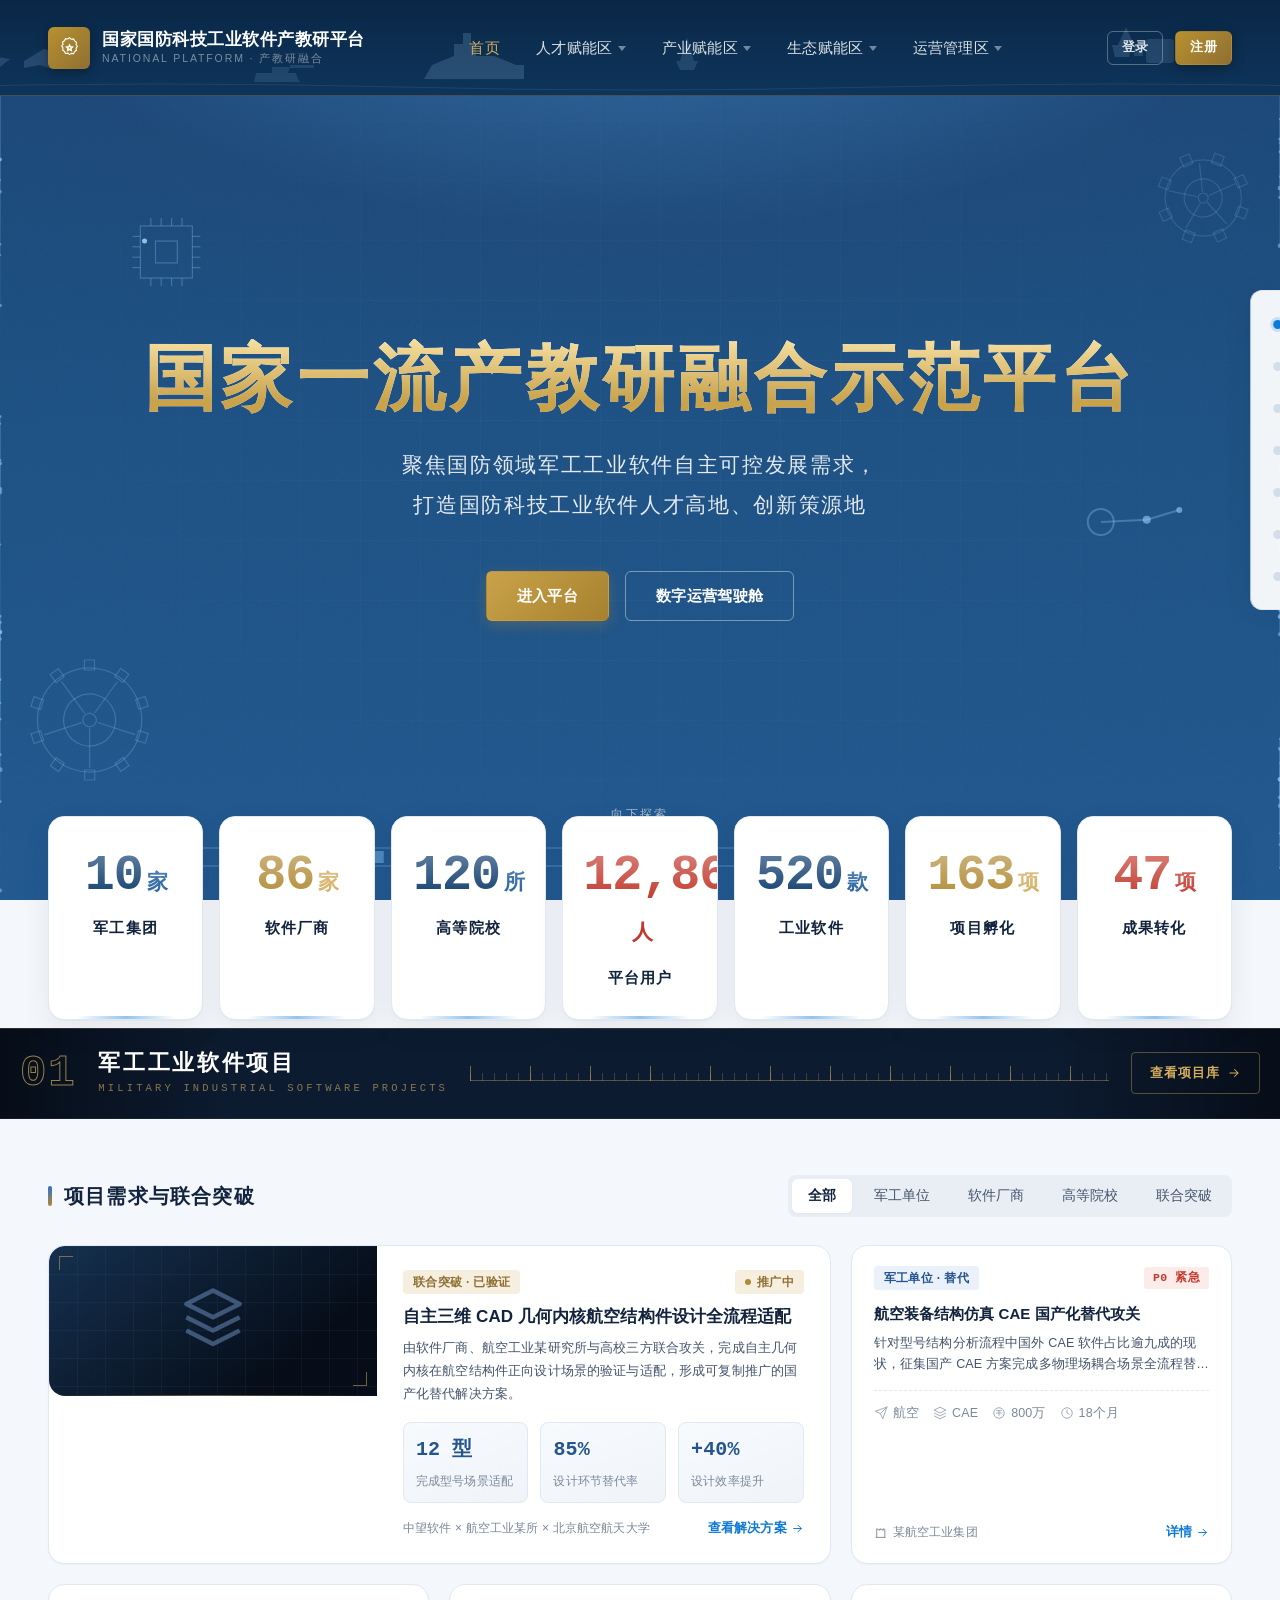
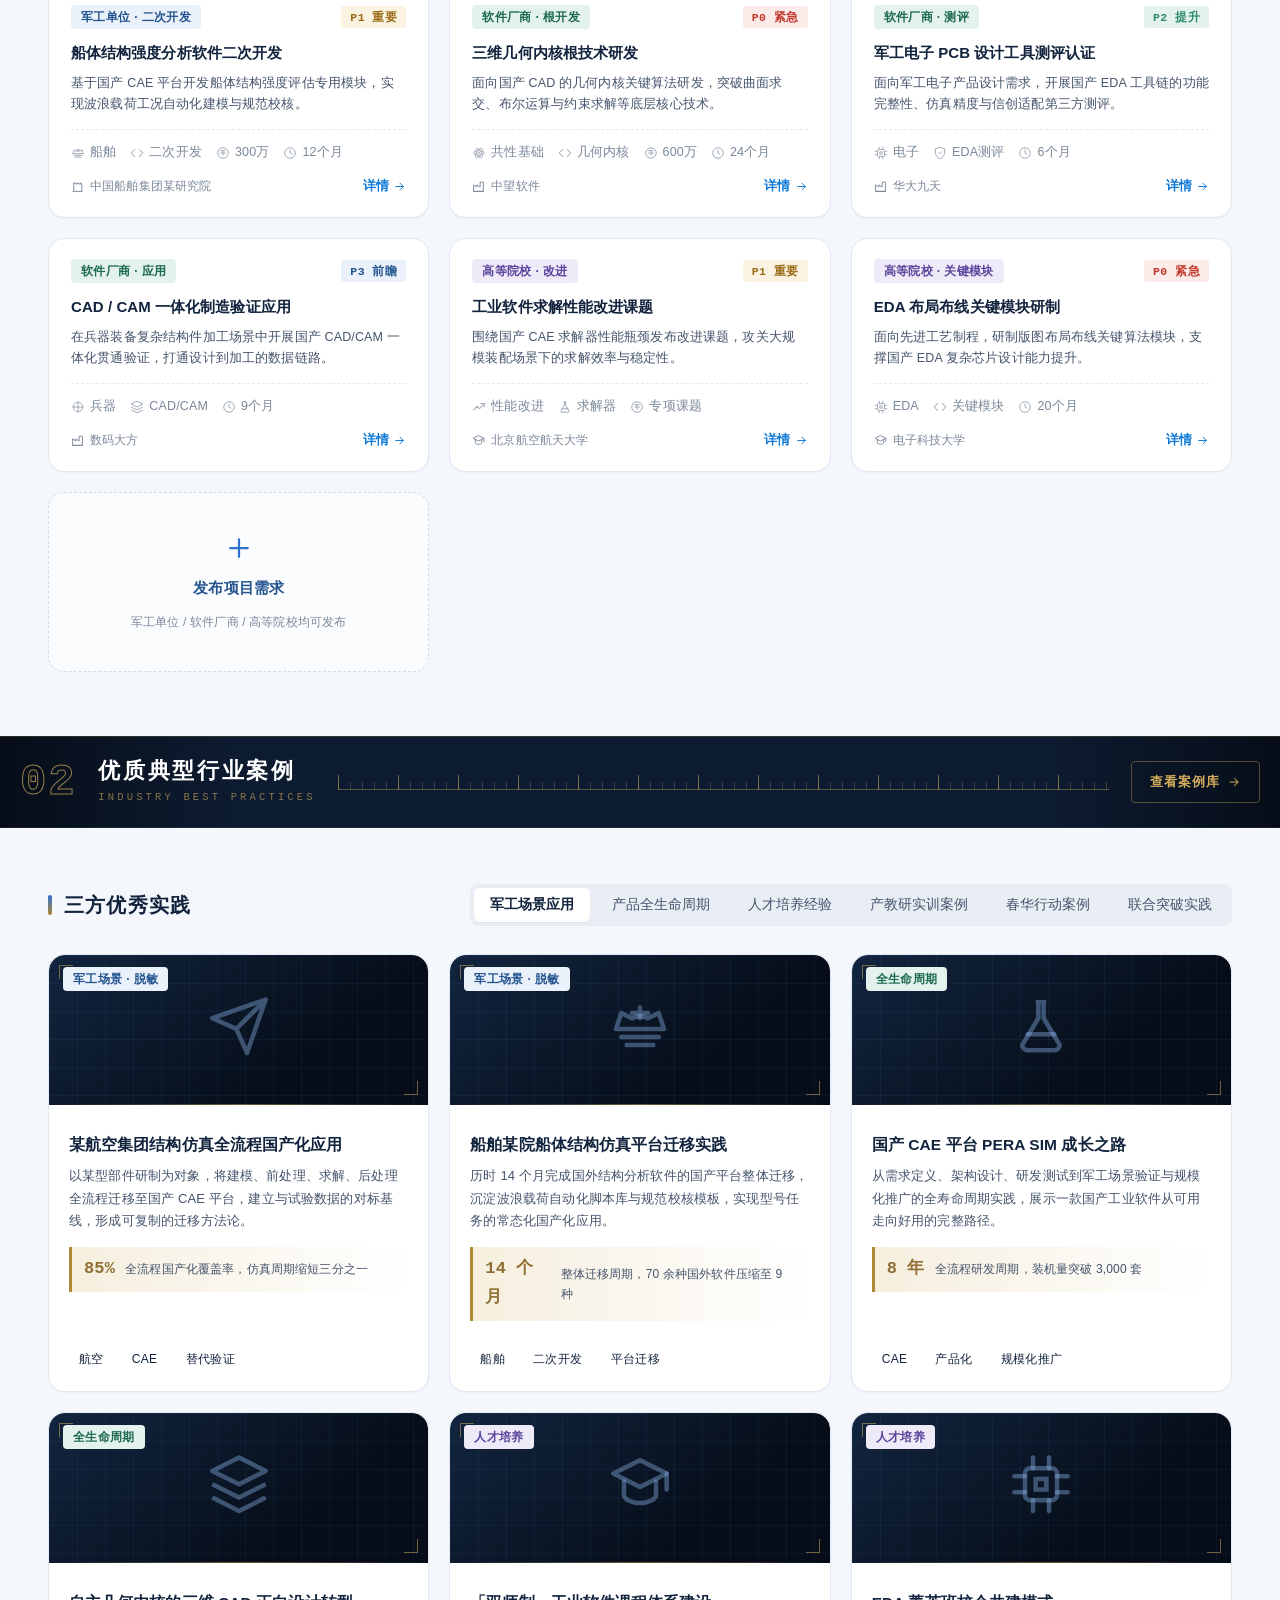
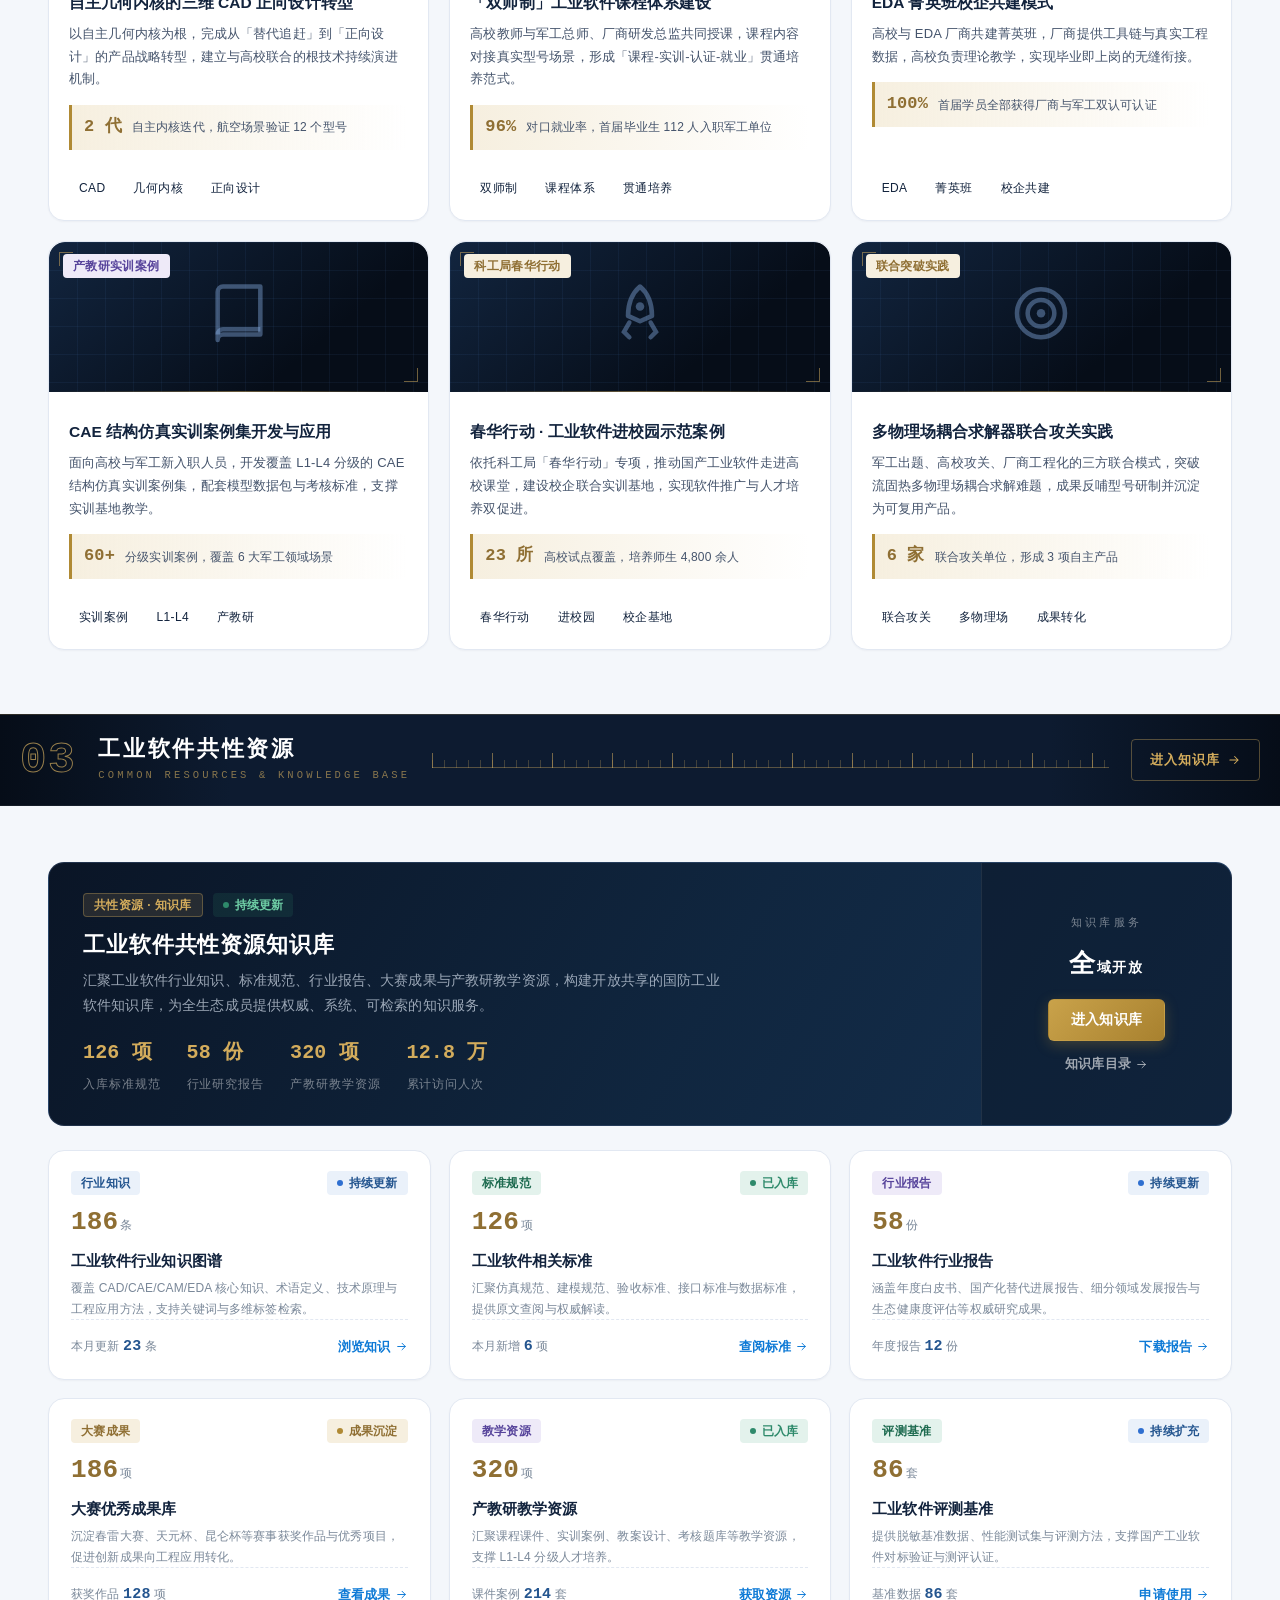
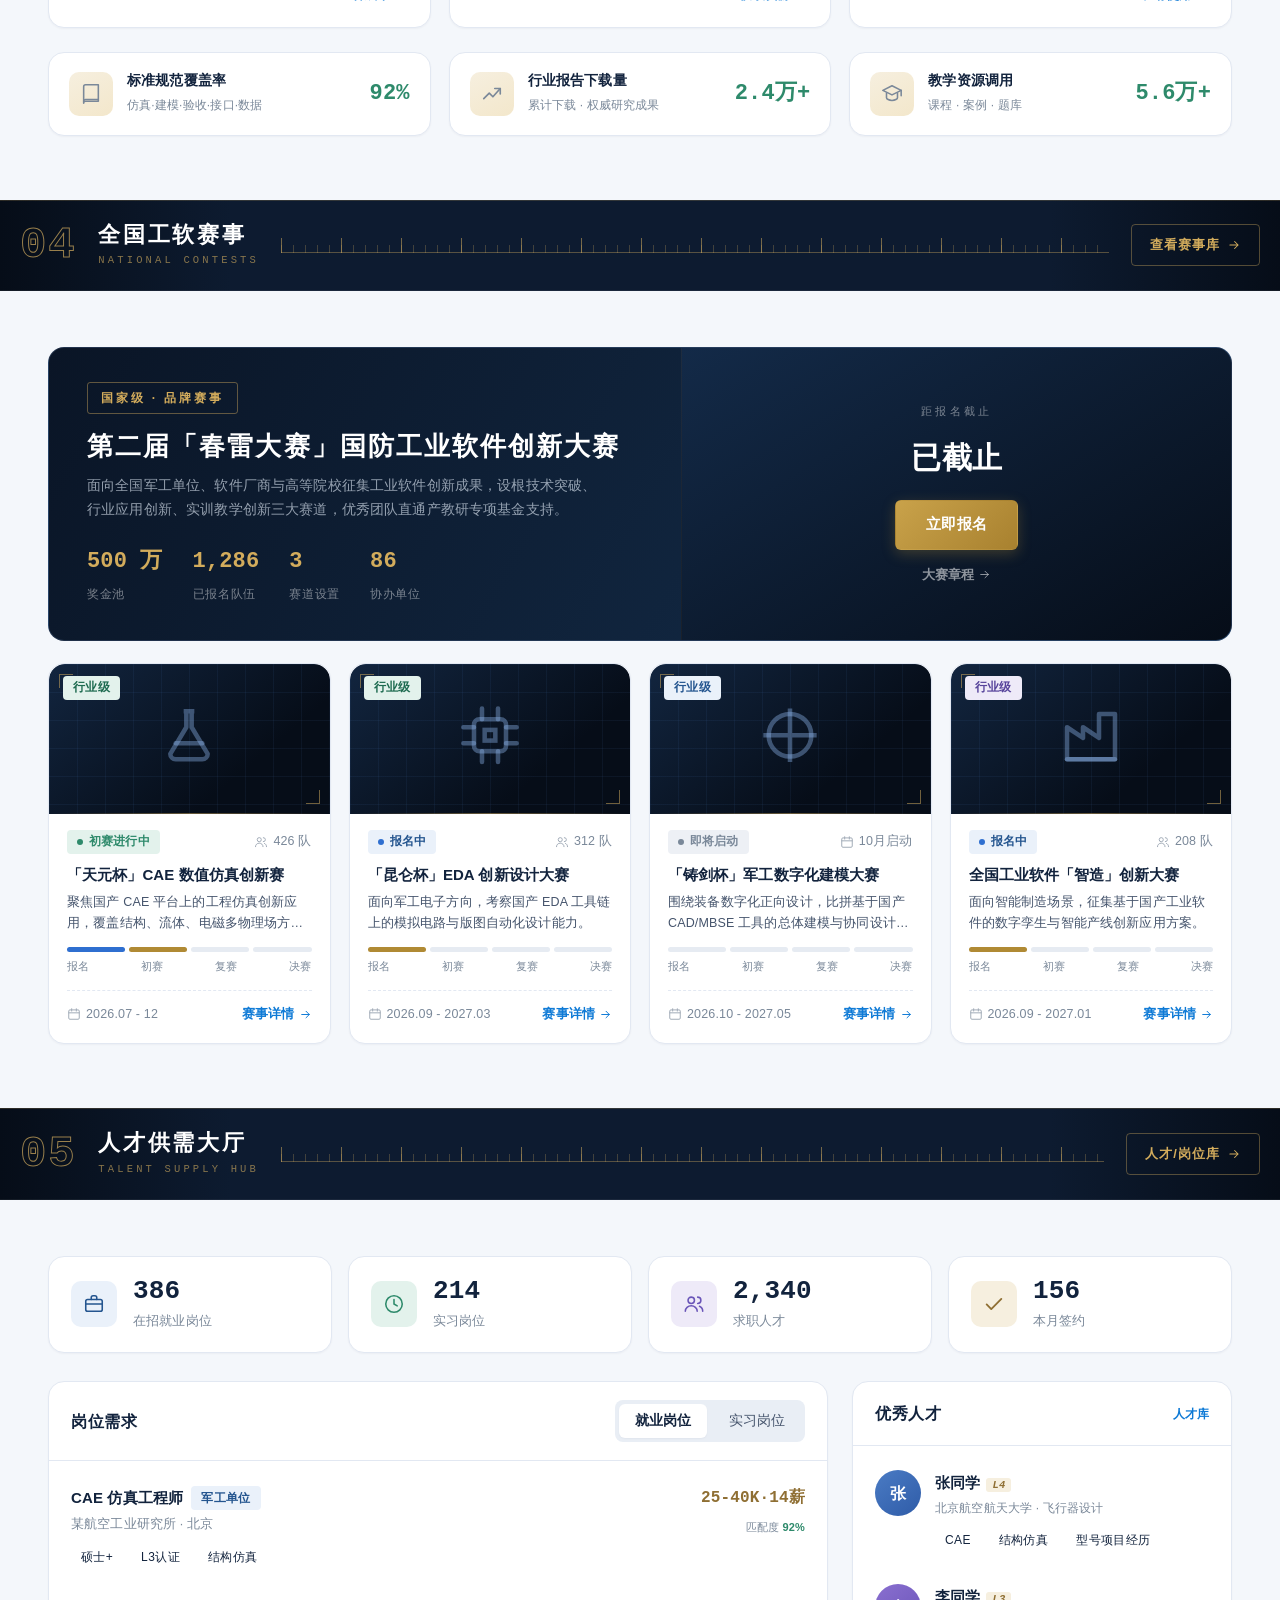
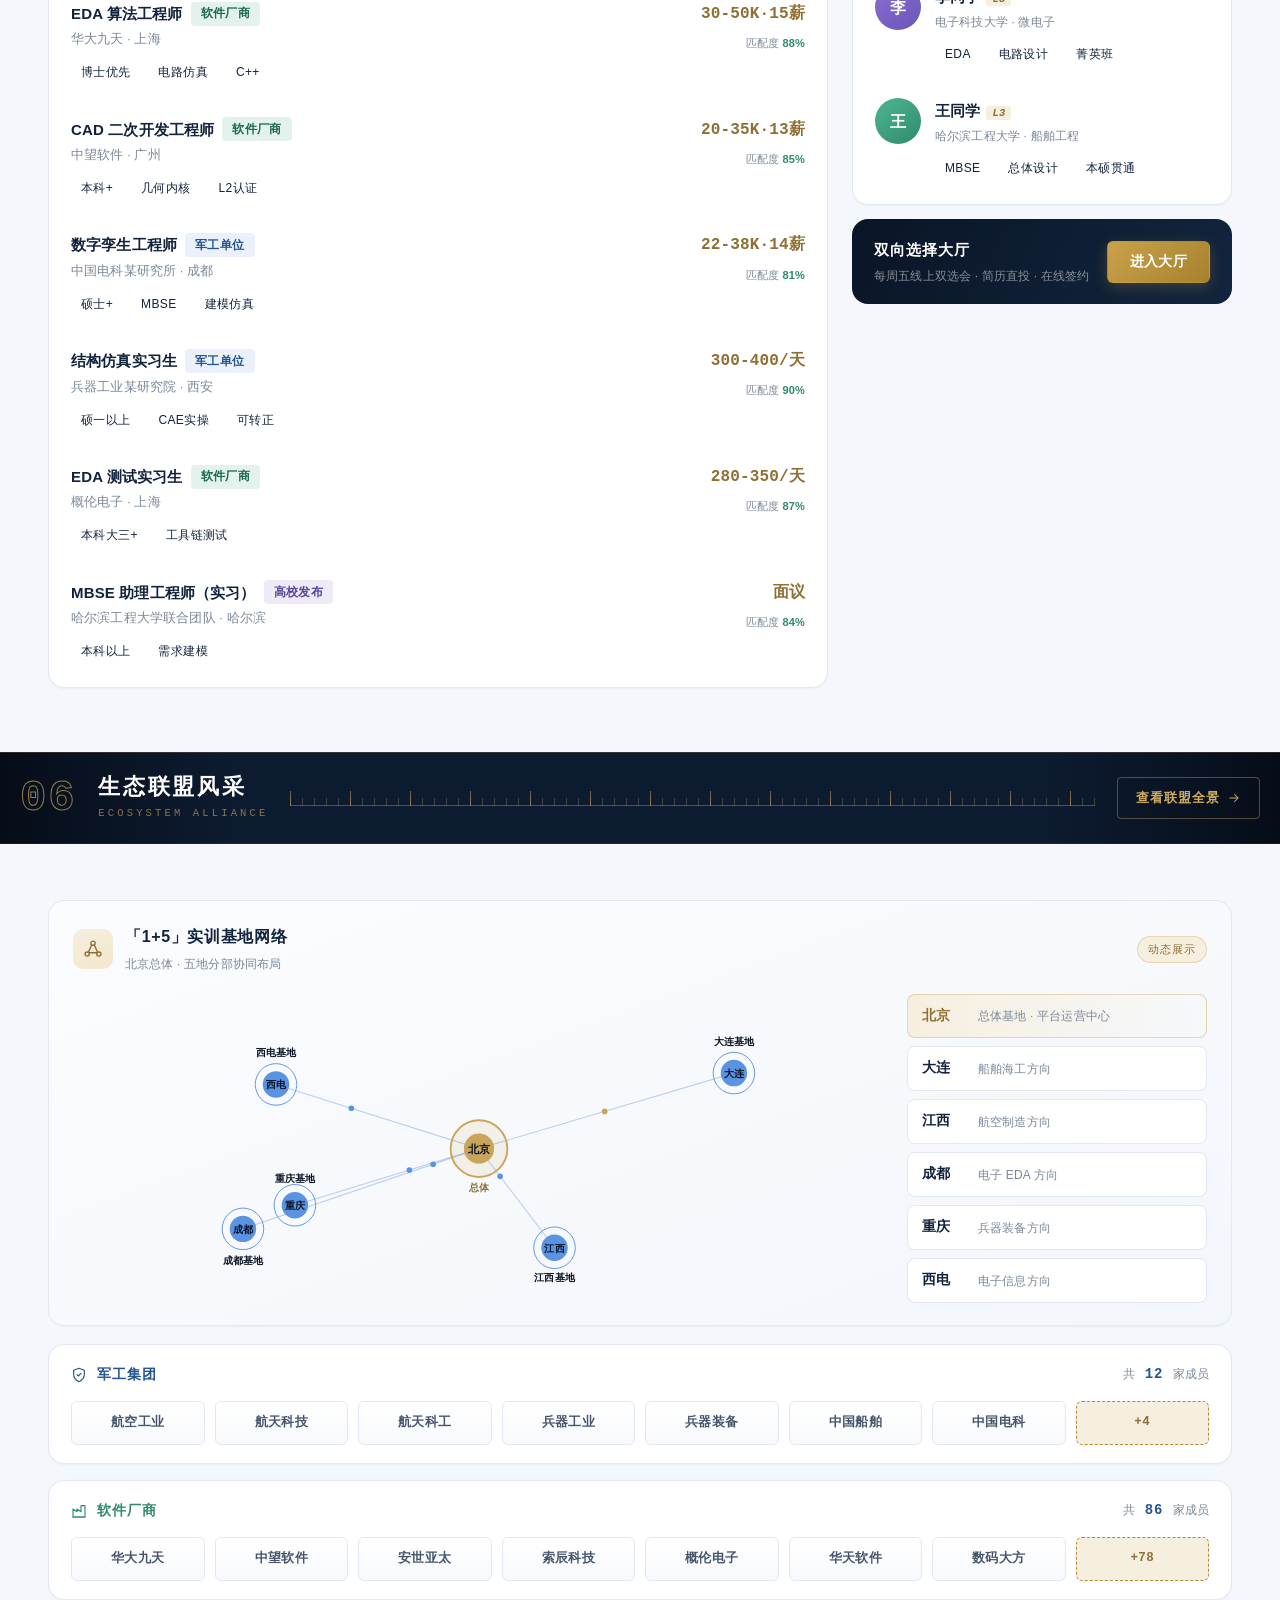
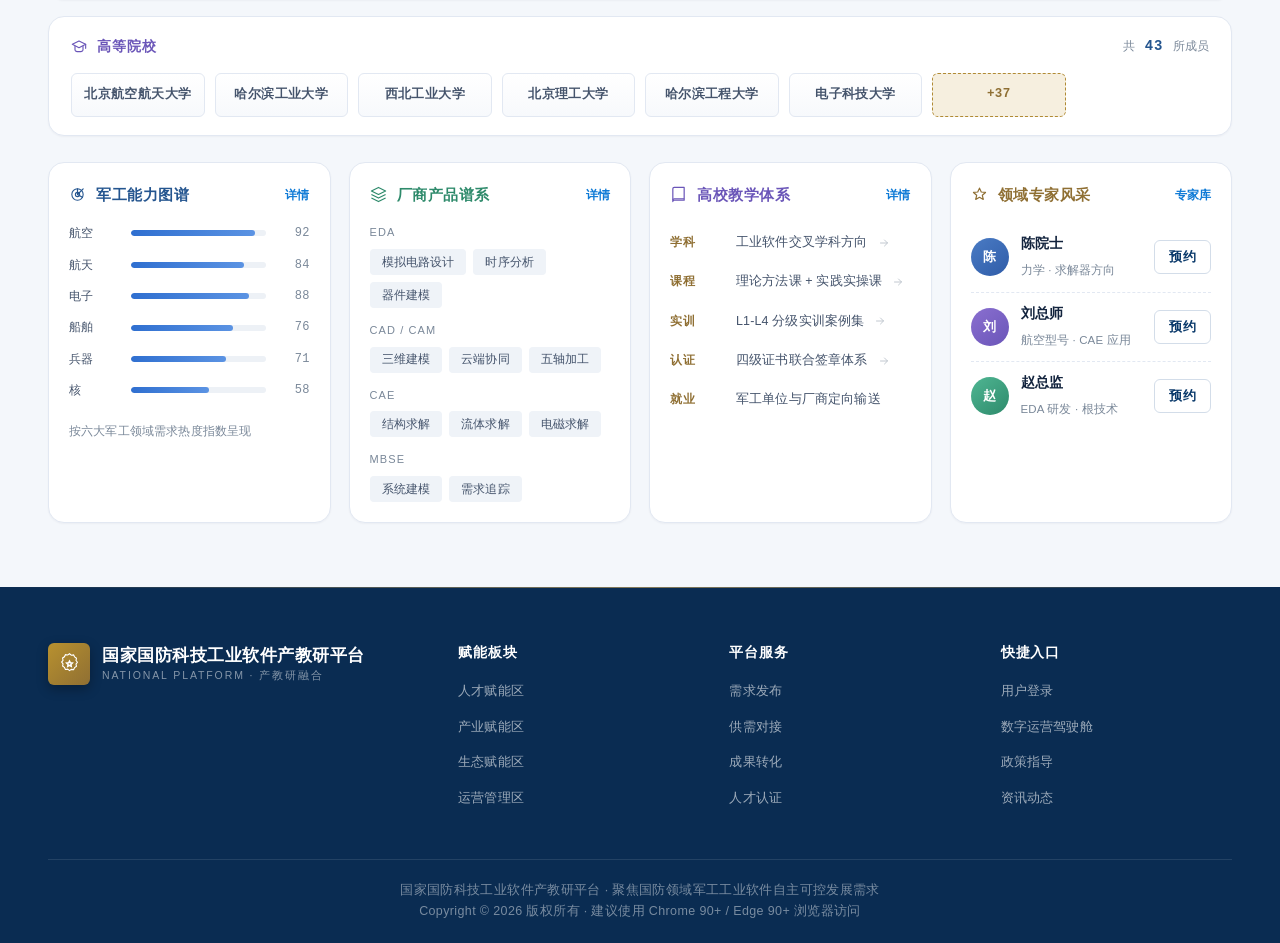
==== commit 23b1b26e: "Update index.html 1、字体、元素、界面布局要能够自适应各类终端，包括PC端浏览器、安卓手机、苹果手机，所有的图标显示都不能错位。 2.首页导航栏的界面设计参照这个链接中的导航栏ht" ====
--- a/index.html
+++ b/index.html
@@ -11,6 +11,38 @@
 
 <!-- ======================= 顶部导航 ======================= -->
 <header class="site-header">
+  <div class="site-header__bg" aria-hidden="true">
+    <svg class="gear-silhouette" viewBox="0 0 1440 96" preserveAspectRatio="xMidYMid slice">
+      <!-- 天：卫星（右上） -->
+      <g fill="rgba(150,190,230,0.16)">
+        <rect x="1226" y="40" width="28" height="24" rx="3"/>
+        <rect x="1214" y="47" width="9" height="10"/>
+        <rect x="1257" y="47" width="9" height="10"/>
+      </g>
+      <!-- 天：运载火箭（右中） -->
+      <path fill="rgba(150,190,230,0.18)" d="M1198 46l8-18 8 18z M1192 46h20l-3 12h-14z"/>
+      <!-- 空：战机编队（左侧） -->
+      <g fill="rgba(150,190,230,0.18)">
+        <path d="M34 66l22-12 34 6-10 8-8 8-14-4-22 2z"/>
+        <path d="M104 62l20-12 26 6-10 7-8 7-12-4-16 3z"/>
+      </g>
+      <!-- 海：军舰（中部） -->
+      <g fill="rgba(150,190,230,0.20)">
+        <path d="M512 66l22-9 40 0 22 9 8 0 0 14-100 0z"/>
+        <path d="M534 57l0-12 22 0 0 12zM543 45l0-11 8 0 0 11z"/>
+      </g>
+      <!-- 陆：装甲战车（左下部） -->
+      <g fill="rgba(150,190,230,0.15)">
+        <path d="M336 74l40 0 2 6 2 3-46 0z"/>
+        <path d="M352 68l18 0-2 6-16 0z"/>
+        <path d="M370 66l24 0 0 3-24 0z"/>
+      </g>
+      <!-- 核：战略导弹（右侧） -->
+      <path fill="rgba(150,190,230,0.17)" d="M760 62l7-24 7 24z M756 62h22l-4 9h-14z"/>
+      <!-- 海平线 -->
+      <path d="M0 88 Q240 82 480 88 T960 88 T1440 88" fill="none" stroke="rgba(150,190,230,0.12)" stroke-width="1"/>
+    </svg>
+  </div>
   <div class="container site-header__inner">
 
     <a class="brand" href="index.html" aria-label="返回首页">
@@ -278,11 +310,11 @@
   <symbol id="i-build" viewBox="0 0 24 24"><path d="M3 21h18M5 21V5l6 3V5l6 3V5l3 1.5V21" fill="none" stroke="currentColor" stroke-width="1.7" stroke-linejoin="round"/></symbol>
 </svg>
 
-<!-- ======================= 01 军工软件攻坚项目 ======================= -->
+<!-- ======================= 01 军工工业软件项目 ======================= -->
 <section class="sec" id="project">
   <div class="sec-divider"><div class="container sd-inner">
     <span class="sd-num">01</span>
-    <div class="sd-titles"><div class="sd-title">军工软件攻坚项目</div><div class="sd-en">Key Breakthrough Projects</div></div>
+    <div class="sd-titles"><div class="sd-title">军工工业软件项目</div><div class="sd-en">Military Industrial Software Projects</div></div>
     <div class="sd-ruler"></div>
     <a class="sd-more" href="javascript:void(0)">查看项目库 <svg class="ico"><use href="#i-arr"/></svg></a>
   </div></div>
@@ -313,53 +345,53 @@
         </div>
       </article>
       <article class="card p-card reveal" data-src="mil">
-        <div class="row"><span class="badge b-mil">军工单位</span><span class="pri pri-0">P0 紧急</span></div>
+        <div class="row"><span class="badge b-mil">军工单位 · 替代</span><span class="pri pri-0">P0 紧急</span></div>
         <h4>航空装备结构仿真 CAE 国产化替代攻关</h4>
         <p>针对型号结构分析流程中国外 CAE 软件占比逾九成的现状，征集国产 CAE 方案完成多物理场耦合场景全流程替代验证。</p>
         <div class="p-metas"><span class="meta"><svg class="ico"><use href="#i-plane"/></svg>航空</span><span class="meta"><svg class="ico"><use href="#i-layers"/></svg>CAE</span><span class="meta"><svg class="ico"><use href="#i-fund"/></svg>800万</span><span class="meta"><svg class="ico"><use href="#i-clock"/></svg>18个月</span></div>
         <div class="p-foot"><span class="p-org"><svg class="ico"><use href="#i-build"/></svg>某航空工业集团</span><span class="link-arrow">详情 <svg class="ico"><use href="#i-arr"/></svg></span></div>
       </article>
       <article class="card p-card reveal" data-src="mil">
-        <div class="row"><span class="badge b-mil">军工单位</span><span class="pri pri-1">P1 重要</span></div>
+        <div class="row"><span class="badge b-mil">军工单位 · 二次开发</span><span class="pri pri-1">P1 重要</span></div>
         <h4>船体结构强度分析软件二次开发</h4>
         <p>基于国产 CAE 平台开发船体结构强度评估专用模块，实现波浪载荷工况自动化建模与规范校核。</p>
         <div class="p-metas"><span class="meta"><svg class="ico"><use href="#i-ship"/></svg>船舶</span><span class="meta"><svg class="ico"><use href="#i-code"/></svg>二次开发</span><span class="meta"><svg class="ico"><use href="#i-fund"/></svg>300万</span><span class="meta"><svg class="ico"><use href="#i-clock"/></svg>12个月</span></div>
         <div class="p-foot"><span class="p-org"><svg class="ico"><use href="#i-build"/></svg>中国船舶集团某研究院</span><span class="link-arrow">详情 <svg class="ico"><use href="#i-arr"/></svg></span></div>
       </article>
-      <article class="card p-card reveal" data-src="mil">
-        <div class="row"><span class="badge b-mil">军工单位</span><span class="pri pri-2">P2 提升</span></div>
-        <h4>弹药装药仿真模型库建设</h4>
-        <p>建设弹药装药冲击起爆仿真标准化模型库，完成脱敏教学化处理，支撑型号验证与实训教学双用途。</p>
-        <div class="p-metas"><span class="meta"><svg class="ico"><use href="#i-cross"/></svg>兵器</span><span class="meta"><svg class="ico"><use href="#i-flask"/></svg>CAE</span><span class="meta"><svg class="ico"><use href="#i-fund"/></svg>260万</span><span class="meta"><svg class="ico"><use href="#i-clock"/></svg>10个月</span></div>
-        <div class="p-foot"><span class="p-org"><svg class="ico"><use href="#i-build"/></svg>兵器工业某研究院</span><span class="link-arrow">详情 <svg class="ico"><use href="#i-arr"/></svg></span></div>
-      </article>
       <article class="card p-card reveal" data-src="ven">
-        <div class="row"><span class="badge b-ven">软件厂商</span><span class="pri pri-2">P2 提升</span></div>
+        <div class="row"><span class="badge b-ven">软件厂商 · 根开发</span><span class="pri pri-0">P0 紧急</span></div>
+        <h4>三维几何内核根技术研发</h4>
+        <p>面向国产 CAD 的几何内核关键算法研发，突破曲面求交、布尔运算与约束求解等底层核心技术。</p>
+        <div class="p-metas"><span class="meta"><svg class="ico"><use href="#i-atom"/></svg>共性基础</span><span class="meta"><svg class="ico"><use href="#i-code"/></svg>几何内核</span><span class="meta"><svg class="ico"><use href="#i-fund"/></svg>600万</span><span class="meta"><svg class="ico"><use href="#i-clock"/></svg>24个月</span></div>
+        <div class="p-foot"><span class="p-org"><svg class="ico"><use href="#i-factory"/></svg>中望软件</span><span class="link-arrow">详情 <svg class="ico"><use href="#i-arr"/></svg></span></div>
+      </article>
+      <article class="card p-card reveal" data-src="ven">
+        <div class="row"><span class="badge b-ven">软件厂商 · 测评</span><span class="pri pri-2">P2 提升</span></div>
         <h4>军工电子 PCB 设计工具测评认证</h4>
         <p>面向军工电子产品设计需求，开展国产 EDA 工具链的功能完整性、仿真精度与信创适配第三方测评。</p>
         <div class="p-metas"><span class="meta"><svg class="ico"><use href="#i-chip"/></svg>电子</span><span class="meta"><svg class="ico"><use href="#i-shield"/></svg>EDA测评</span><span class="meta"><svg class="ico"><use href="#i-clock"/></svg>6个月</span></div>
         <div class="p-foot"><span class="p-org"><svg class="ico"><use href="#i-factory"/></svg>华大九天</span><span class="link-arrow">详情 <svg class="ico"><use href="#i-arr"/></svg></span></div>
       </article>
       <article class="card p-card reveal" data-src="ven">
-        <div class="row"><span class="badge b-ven">软件厂商</span><span class="pri pri-3">P3 前瞻</span></div>
+        <div class="row"><span class="badge b-ven">软件厂商 · 应用</span><span class="pri pri-3">P3 前瞻</span></div>
         <h4>CAD / CAM 一体化制造验证应用</h4>
         <p>在兵器装备复杂结构件加工场景中开展国产 CAD/CAM 一体化贯通验证，打通设计到加工的数据链路。</p>
         <div class="p-metas"><span class="meta"><svg class="ico"><use href="#i-cross"/></svg>兵器</span><span class="meta"><svg class="ico"><use href="#i-layers"/></svg>CAD/CAM</span><span class="meta"><svg class="ico"><use href="#i-clock"/></svg>9个月</span></div>
         <div class="p-foot"><span class="p-org"><svg class="ico"><use href="#i-factory"/></svg>数码大方</span><span class="link-arrow">详情 <svg class="ico"><use href="#i-arr"/></svg></span></div>
       </article>
       <article class="card p-card reveal" data-src="uni">
-        <div class="row"><span class="badge b-uni">高等院校</span><span class="pri pri-1">P1 重要</span></div>
-        <h4>工业软件研发工具开发课题</h4>
-        <p>围绕三维几何内核根技术发布联合研发课题，攻关大规模装配场景下的内核性能瓶颈。</p>
-        <div class="p-metas"><span class="meta"><svg class="ico"><use href="#i-atom"/></svg>共性基础</span><span class="meta"><svg class="ico"><use href="#i-code"/></svg>几何内核</span><span class="meta"><svg class="ico"><use href="#i-fund"/></svg>专项课题</span></div>
+        <div class="row"><span class="badge b-uni">高等院校 · 改进</span><span class="pri pri-1">P1 重要</span></div>
+        <h4>工业软件求解性能改进课题</h4>
+        <p>围绕国产 CAE 求解器性能瓶颈发布改进课题，攻关大规模装配场景下的求解效率与稳定性。</p>
+        <div class="p-metas"><span class="meta"><svg class="ico"><use href="#i-trend"/></svg>性能改进</span><span class="meta"><svg class="ico"><use href="#i-flask"/></svg>求解器</span><span class="meta"><svg class="ico"><use href="#i-fund"/></svg>专项课题</span></div>
         <div class="p-foot"><span class="p-org"><svg class="ico"><use href="#i-uni"/></svg>北京航空航天大学</span><span class="link-arrow">详情 <svg class="ico"><use href="#i-arr"/></svg></span></div>
       </article>
       <article class="card p-card reveal" data-src="uni">
-        <div class="row"><span class="badge b-uni">高等院校</span><span class="pri pri-3">P3 前瞻</span></div>
-        <h4>MBSE 应用工具开发实训项目</h4>
-        <p>面向航天型号总体设计流程，联合开发 MBSE 需求建模教学工具链与配套实训案例集。</p>
-        <div class="p-metas"><span class="meta"><svg class="ico"><use href="#i-rocket"/></svg>航天</span><span class="meta"><svg class="ico"><use href="#i-net"/></svg>MBSE</span><span class="meta"><svg class="ico"><use href="#i-clock"/></svg>8个月</span></div>
-        <div class="p-foot"><span class="p-org"><svg class="ico"><use href="#i-uni"/></svg>哈尔滨工程大学</span><span class="link-arrow">详情 <svg class="ico"><use href="#i-arr"/></svg></span></div>
+        <div class="row"><span class="badge b-uni">高等院校 · 关键模块</span><span class="pri pri-0">P0 紧急</span></div>
+        <h4>EDA 布局布线关键模块研制</h4>
+        <p>面向先进工艺制程，研制版图布局布线关键算法模块，支撑国产 EDA 复杂芯片设计能力提升。</p>
+        <div class="p-metas"><span class="meta"><svg class="ico"><use href="#i-chip"/></svg>EDA</span><span class="meta"><svg class="ico"><use href="#i-code"/></svg>关键模块</span><span class="meta"><svg class="ico"><use href="#i-clock"/></svg>20个月</span></div>
+        <div class="p-foot"><span class="p-org"><svg class="ico"><use href="#i-uni"/></svg>电子科技大学</span><span class="link-arrow">详情 <svg class="ico"><use href="#i-arr"/></svg></span></div>
       </article>
       <div class="p-cta reveal" data-toast="演示环境：需求发布功能即将开放，敬请期待">
         <svg class="ico"><use href="#i-plus"/></svg><b>发布项目需求</b><span>军工单位 / 软件厂商 / 高等院校均可发布</span>
@@ -368,54 +400,133 @@
   </div></div>
 </section>
 
-<!-- ======================= 02 揭榜挂帅挑战任务 ======================= -->
-<section class="sec" id="challenge">
+<!-- ======================= 02 优质典型行业案例 ======================= -->
+<section class="sec" id="case">
   <div class="sec-divider"><div class="container sd-inner">
     <span class="sd-num">02</span>
-    <div class="sd-titles"><div class="sd-title">揭榜挂帅挑战任务</div><div class="sd-en">Open Challenge Tasks</div></div>
+    <div class="sd-titles"><div class="sd-title">优质典型行业案例</div><div class="sd-en">Industry Best Practices</div></div>
     <div class="sd-ruler"></div>
-    <a class="sd-more" href="javascript:void(0)">查看任务库 <svg class="ico"><use href="#i-arr"/></svg></a>
+    <a class="sd-more" href="javascript:void(0)">查看案例库 <svg class="ico"><use href="#i-arr"/></svg></a>
+  </div></div>
+  <div class="sec-body"><div class="container">
+    <div class="sec-head reveal">
+      <div class="sec-title">三方优秀实践</div>
+      <div class="tabs" data-tabs="caseGrid">
+        <button class="tab active" data-f="m">军工场景应用</button>
+        <button class="tab" data-f="p">产品全生命周期</button>
+        <button class="tab" data-f="t">人才培养经验</button>
+        <button class="tab" data-f="s">产教研实训案例</button>
+        <button class="tab" data-f="c">春华行动案例</button>
+        <button class="tab" data-f="j">联合突破实践</button>
+      </div>
+    </div>
+    <div class="case-grid" id="caseGrid">
+      <article class="card case-card reveal" data-ct="m">
+        <div class="cover"><span class="cover-tag badge b-mil">军工场景 · 脱敏</span><span class="cover-ico"><svg class="ico"><use href="#i-plane"/></svg></span><span class="corner c-tl"></span><span class="corner c-br"></span></div>
+        <div class="case-body"><h4>某航空集团结构仿真全流程国产化应用</h4><p>以某型部件研制为对象，将建模、前处理、求解、后处理全流程迁移至国产 CAE 平台，建立与试验数据的对标基线，形成可复制的迁移方法论。</p>
+        <div class="case-metric"><b>85%</b><span>全流程国产化覆盖率，仿真周期缩短三分之一</span></div>
+        <div class="case-tags"><span class="tag">航空</span><span class="tag">CAE</span><span class="tag">替代验证</span></div></div>
+      </article>
+      <article class="card case-card reveal" data-ct="m">
+        <div class="cover"><span class="cover-tag badge b-mil">军工场景 · 脱敏</span><span class="cover-ico"><svg class="ico"><use href="#i-ship"/></svg></span><span class="corner c-tl"></span><span class="corner c-br"></span></div>
+        <div class="case-body"><h4>船舶某院船体结构仿真平台迁移实践</h4><p>历时 14 个月完成国外结构分析软件的国产平台整体迁移，沉淀波浪载荷自动化脚本库与规范校核模板，实现型号任务的常态化国产化应用。</p>
+        <div class="case-metric"><b>14 个月</b><span>整体迁移周期，70 余种国外软件压缩至 9 种</span></div>
+        <div class="case-tags"><span class="tag">船舶</span><span class="tag">二次开发</span><span class="tag">平台迁移</span></div></div>
+      </article>
+      <article class="card case-card reveal" data-ct="p">
+        <div class="cover"><span class="cover-tag badge b-ven">全生命周期</span><span class="cover-ico"><svg class="ico"><use href="#i-flask"/></svg></span><span class="corner c-tl"></span><span class="corner c-br"></span></div>
+        <div class="case-body"><h4>国产 CAE 平台 PERA SIM 成长之路</h4><p>从需求定义、架构设计、研发测试到军工场景验证与规模化推广的全寿命周期实践，展示一款国产工业软件从可用走向好用的完整路径。</p>
+        <div class="case-metric"><b>8 年</b><span>全流程研发周期，装机量突破 3,000 套</span></div>
+        <div class="case-tags"><span class="tag">CAE</span><span class="tag">产品化</span><span class="tag">规模化推广</span></div></div>
+      </article>
+      <article class="card case-card reveal" data-ct="p">
+        <div class="cover"><span class="cover-tag badge b-ven">全生命周期</span><span class="cover-ico"><svg class="ico"><use href="#i-layers"/></svg></span><span class="corner c-tl"></span><span class="corner c-br"></span></div>
+        <div class="case-body"><h4>自主几何内核的三维 CAD 正向设计转型</h4><p>以自主几何内核为根，完成从「替代追赶」到「正向设计」的产品战略转型，建立与高校联合的根技术持续演进机制。</p>
+        <div class="case-metric"><b>2 代</b><span>自主内核迭代，航空场景验证 12 个型号</span></div>
+        <div class="case-tags"><span class="tag">CAD</span><span class="tag">几何内核</span><span class="tag">正向设计</span></div></div>
+      </article>
+      <article class="card case-card reveal" data-ct="t">
+        <div class="cover"><span class="cover-tag badge b-uni">人才培养</span><span class="cover-ico"><svg class="ico"><use href="#i-uni"/></svg></span><span class="corner c-tl"></span><span class="corner c-br"></span></div>
+        <div class="case-body"><h4>「双师制」工业软件课程体系建设</h4><p>高校教师与军工总师、厂商研发总监共同授课，课程内容对接真实型号场景，形成「课程-实训-认证-就业」贯通培养范式。</p>
+        <div class="case-metric"><b>96%</b><span>对口就业率，首届毕业生 112 人入职军工单位</span></div>
+        <div class="case-tags"><span class="tag">双师制</span><span class="tag">课程体系</span><span class="tag">贯通培养</span></div></div>
+      </article>
+      <article class="card case-card reveal" data-ct="t">
+        <div class="cover"><span class="cover-tag badge b-uni">人才培养</span><span class="cover-ico"><svg class="ico"><use href="#i-chip"/></svg></span><span class="corner c-tl"></span><span class="corner c-br"></span></div>
+        <div class="case-body"><h4>EDA 菁英班校企共建模式</h4><p>高校与 EDA 厂商共建菁英班，厂商提供工具链与真实工程数据，高校负责理论教学，实现毕业即上岗的无缝衔接。</p>
+        <div class="case-metric"><b>100%</b><span>首届学员全部获得厂商与军工双认可认证</span></div>
+        <div class="case-tags"><span class="tag">EDA</span><span class="tag">菁英班</span><span class="tag">校企共建</span></div></div>
+      </article>
+      <article class="card case-card reveal" data-ct="s">
+        <div class="cover"><span class="cover-tag badge b-uni">产教研实训案例</span><span class="cover-ico"><svg class="ico"><use href="#i-book"/></svg></span><span class="corner c-tl"></span><span class="corner c-br"></span></div>
+        <div class="case-body"><h4>CAE 结构仿真实训案例集开发与应用</h4><p>面向高校与军工新入职人员，开发覆盖 L1-L4 分级的 CAE 结构仿真实训案例集，配套模型数据包与考核标准，支撑实训基地教学。</p>
+        <div class="case-metric"><b>60+</b><span>分级实训案例，覆盖 6 大军工领域场景</span></div>
+        <div class="case-tags"><span class="tag">实训案例</span><span class="tag">L1-L4</span><span class="tag">产教研</span></div></div>
+      </article>
+      <article class="card case-card reveal" data-ct="c">
+        <div class="cover"><span class="cover-tag badge b-joint">科工局春华行动</span><span class="cover-ico"><svg class="ico"><use href="#i-rocket"/></svg></span><span class="corner c-tl"></span><span class="corner c-br"></span></div>
+        <div class="case-body"><h4>春华行动 · 工业软件进校园示范案例</h4><p>依托科工局「春华行动」专项，推动国产工业软件走进高校课堂，建设校企联合实训基地，实现软件推广与人才培养双促进。</p>
+        <div class="case-metric"><b>23 所</b><span>高校试点覆盖，培养师生 4,800 余人</span></div>
+        <div class="case-tags"><span class="tag">春华行动</span><span class="tag">进校园</span><span class="tag">校企基地</span></div></div>
+      </article>
+      <article class="card case-card reveal" data-ct="j">
+        <div class="cover"><span class="cover-tag badge b-joint">联合突破实践</span><span class="cover-ico"><svg class="ico"><use href="#i-target"/></svg></span><span class="corner c-tl"></span><span class="corner c-br"></span></div>
+        <div class="case-body"><h4>多物理场耦合求解器联合攻关实践</h4><p>军工出题、高校攻关、厂商工程化的三方联合模式，突破流固热多物理场耦合求解难题，成果反哺型号研制并沉淀为可复用产品。</p>
+        <div class="case-metric"><b>6 家</b><span>联合攻关单位，形成 3 项自主产品</span></div>
+        <div class="case-tags"><span class="tag">联合攻关</span><span class="tag">多物理场</span><span class="tag">成果转化</span></div></div>
+      </article>
+    </div>
+  </div></div>
+</section>
+
+<!-- ======================= 03 工业软件共性资源 ======================= -->
+<section class="sec" id="resource">
+  <div class="sec-divider"><div class="container sd-inner">
+    <span class="sd-num">03</span>
+    <div class="sd-titles"><div class="sd-title">工业软件共性资源</div><div class="sd-en">Common Resources & Knowledge Base</div></div>
+    <div class="sd-ruler"></div>
+    <a class="sd-more" href="javascript:void(0)">进入知识库 <svg class="ico"><use href="#i-arr"/></svg></a>
   </div></div>
   <div class="sec-body"><div class="container">
     <div class="tk-banner reveal">
       <div class="tb-main">
-        <div class="tb-tagrow"><span class="badge">根技术攻关 · 年度重点榜</span><span class="st st-run">揭榜中</span></div>
-        <h3>CAE 大规模并行求解器研发</h3>
-        <p class="tb-desc">面向航空装备大规模结构仿真需求，研发支持千核级并行扩展的通用有限元求解器，核心指标对齐国际主流商业求解器，由军工集团出题、攻关基金配套支持。</p>
+        <div class="tb-tagrow"><span class="badge">共性资源 · 知识库</span><span class="st st-run">持续更新</span></div>
+        <h3>工业软件共性资源知识库</h3>
+        <p class="tb-desc">汇聚工业软件行业知识、标准规范、行业报告、大赛成果与产教研教学资源，构建开放共享的国防工业软件知识库，为全生态成员提供权威、系统、可检索的知识服务。</p>
         <div class="tb-meta">
-          <div class="m"><b>500 万</b><span>攻关基金支持</span></div>
-          <div class="m"><b>3 家</b><span>已揭榜单位</span></div>
-          <div class="m"><b>P0</b><span>优先级</span></div>
-          <div class="m"><b>24 个月</b><span>攻关周期</span></div>
+          <div class="m"><b>126 项</b><span>入库标准规范</span></div>
+          <div class="m"><b>58 份</b><span>行业研究报告</span></div>
+          <div class="m"><b>320 项</b><span>产教研教学资源</span></div>
+          <div class="m"><b>12.8 万</b><span>累计访问人次</span></div>
         </div>
       </div>
       <div class="tb-side">
-        <span class="cd-label">距揭榜截止</span>
-        <div class="cd" data-deadline="2026-09-30T23:59:59+08:00">--</div>
-        <button class="btn btn--gold" data-toast="演示环境：揭榜申请已提交至工作组审核">我要揭榜</button>
-        <a class="link-arrow" style="color:rgba(255,255,255,.6)" href="javascript:void(0)">查看任务书 <svg class="ico"><use href="#i-arr"/></svg></a>
+        <span class="cd-label">知识库服务</span>
+        <div class="cd">全<span style="font-size:14px">域开放</span></div>
+        <button class="btn btn--gold" data-toast="演示环境：知识库检索即将开放">进入知识库</button>
+        <a class="link-arrow" style="color:rgba(255,255,255,.6)" href="javascript:void(0)">知识库目录 <svg class="ico"><use href="#i-arr"/></svg></a>
       </div>
     </div>
     <div class="tk-grid">
-      <article class="card tk-card reveal"><div class="row" style="display:flex;justify-content:space-between"><span class="badge b-ven">根技术攻关</span><span class="st st-open">揭榜中</span></div><div style="margin-top:14px"><span class="tk-amt">300<span>万</span></span></div><h4>EDA 仿真引擎精度与性能提升</h4><p class="tk-info">概伦电子 × 种子基金 · 电路仿真引擎精度对标国际主流工具，攻克收敛性与大规模电路加速难题。</p><div class="tk-foot"><span class="tk-bid"><b>3</b> 家已揭榜</span><span class="link-arrow">任务详情 <svg class="ico"><use href="#i-arr"/></svg></span></div></article>
-      <article class="card tk-card reveal"><div class="row" style="display:flex;justify-content:space-between"><span class="badge b-uni">工业软件改进</span><span class="st st-review">评审中</span></div><div style="margin-top:14px"><span class="tk-amt">200<span>万</span></span></div><h4>CAD 超大装配体加载优化</h4><p class="tk-info">中望软件出题 · 突破十万级零件装配体的轻量化加载与渲染性能瓶颈，支撑型号总体设计。</p><div class="tk-foot"><span class="tk-bid"><b>5</b> 家申报</span><span class="link-arrow">任务详情 <svg class="ico"><use href="#i-arr"/></svg></span></div></article>
-      <article class="card tk-card reveal"><div class="row" style="display:flex;justify-content:space-between"><span class="badge b-uni">关键模块开发</span><span class="st st-open">揭榜中</span></div><div style="margin-top:14px"><span class="tk-amt">150<span>万</span></span></div><h4>MBSE 需求追踪模块开发</h4><p class="tk-info">哈尔滨工程大学出题 · 开发覆盖需求-设计-验证全链路的追溯管理模块，服务航天型号研制。</p><div class="tk-foot"><span class="tk-bid"><b>2</b> 家已揭榜</span><span class="link-arrow">任务详情 <svg class="ico"><use href="#i-arr"/></svg></span></div></article>
-      <article class="card tk-card reveal"><div class="row" style="display:flex;justify-content:space-between"><span class="badge b-ven">关键模块开发</span><span class="st st-run">攻坚中</span></div><div style="margin-top:14px"><span class="tk-amt">120<span>万</span></span></div><h4>仿真数据管理模块开发</h4><p class="tk-info">安世亚太出题 · 构建仿真输入输出数据的版本管理、对比分析与知识沉淀模块。</p><div class="tk-foot"><span class="tk-bid">已立项攻坚</span><span class="link-arrow">任务详情 <svg class="ico"><use href="#i-arr"/></svg></span></div></article>
-      <article class="card tk-card reveal"><div class="row" style="display:flex;justify-content:space-between"><span class="badge b-ven">工业软件改进</span><span class="st st-done">已突破</span></div><div style="margin-top:14px"><span class="tk-amt">180<span>万</span></span></div><h4>CAM 五轴刀轨算法改进</h4><p class="tk-info">华中数控揭榜 · 复杂曲面五轴加工刀轨生成效率提升 60%，已在航空结构件加工中验证。</p><div class="tk-foot"><span class="tk-bid">成果已入库</span><span class="link-arrow">任务详情 <svg class="ico"><use href="#i-arr"/></svg></span></div></article>
-      <article class="card tk-card reveal"><div class="row" style="display:flex;justify-content:space-between"><span class="badge b-mil">根技术攻关</span><span class="st st-open">揭榜中</span></div><div style="margin-top:14px"><span class="tk-amt">450<span>万</span></span></div><h4>电磁仿真求解器多物理场耦合</h4><p class="tk-info">军工集团出题 · 攻克电磁-结构-热多物理场耦合求解难题，服务雷达与天线系统设计。</p><div class="tk-foot"><span class="tk-bid"><b>1</b> 家已揭榜</span><span class="link-arrow">任务详情 <svg class="ico"><use href="#i-arr"/></svg></span></div></article>
+      <article class="card tk-card reveal"><div class="row" style="display:flex;justify-content:space-between"><span class="badge b-mil">行业知识</span><span class="st st-open">持续更新</span></div><div style="margin-top:14px"><span class="tk-amt">186<span>条</span></span></div><h4>工业软件行业知识图谱</h4><p class="tk-info">覆盖 CAD/CAE/CAM/EDA 核心知识、术语定义、技术原理与工程应用方法，支持关键词与多维标签检索。</p><div class="tk-foot"><span class="tk-bid">本月更新 <b>23</b> 条</span><span class="link-arrow">浏览知识 <svg class="ico"><use href="#i-arr"/></svg></span></div></article>
+      <article class="card tk-card reveal"><div class="row" style="display:flex;justify-content:space-between"><span class="badge b-ven">标准规范</span><span class="st st-run">已入库</span></div><div style="margin-top:14px"><span class="tk-amt">126<span>项</span></span></div><h4>工业软件相关标准</h4><p class="tk-info">汇聚仿真规范、建模规范、验收标准、接口标准与数据标准，提供原文查阅与权威解读。</p><div class="tk-foot"><span class="tk-bid">本月新增 <b>6</b> 项</span><span class="link-arrow">查阅标准 <svg class="ico"><use href="#i-arr"/></svg></span></div></article>
+      <article class="card tk-card reveal"><div class="row" style="display:flex;justify-content:space-between"><span class="badge b-uni">行业报告</span><span class="st st-open">持续更新</span></div><div style="margin-top:14px"><span class="tk-amt">58<span>份</span></span></div><h4>工业软件行业报告</h4><p class="tk-info">涵盖年度白皮书、国产化替代进展报告、细分领域发展报告与生态健康度评估等权威研究成果。</p><div class="tk-foot"><span class="tk-bid">年度报告 <b>12</b> 份</span><span class="link-arrow">下载报告 <svg class="ico"><use href="#i-arr"/></svg></span></div></article>
+      <article class="card tk-card reveal"><div class="row" style="display:flex;justify-content:space-between"><span class="badge b-joint">大赛成果</span><span class="st st-done">成果沉淀</span></div><div style="margin-top:14px"><span class="tk-amt">186<span>项</span></span></div><h4>大赛优秀成果库</h4><p class="tk-info">沉淀春雷大赛、天元杯、昆仑杯等赛事获奖作品与优秀项目，促进创新成果向工程应用转化。</p><div class="tk-foot"><span class="tk-bid">获奖作品 <b>128</b> 项</span><span class="link-arrow">查看成果 <svg class="ico"><use href="#i-arr"/></svg></span></div></article>
+      <article class="card tk-card reveal"><div class="row" style="display:flex;justify-content:space-between"><span class="badge b-uni">教学资源</span><span class="st st-run">已入库</span></div><div style="margin-top:14px"><span class="tk-amt">320<span>项</span></span></div><h4>产教研教学资源</h4><p class="tk-info">汇聚课程课件、实训案例、教案设计、考核题库等教学资源，支撑 L1-L4 分级人才培养。</p><div class="tk-foot"><span class="tk-bid">课件案例 <b>214</b> 套</span><span class="link-arrow">获取资源 <svg class="ico"><use href="#i-arr"/></svg></span></div></article>
+      <article class="card tk-card reveal"><div class="row" style="display:flex;justify-content:space-between"><span class="badge b-ven">评测基准</span><span class="st st-open">持续扩充</span></div><div style="margin-top:14px"><span class="tk-amt">86<span>套</span></span></div><h4>工业软件评测基准</h4><p class="tk-info">提供脱敏基准数据、性能测试集与评测方法，支撑国产工业软件对标验证与测评认证。</p><div class="tk-foot"><span class="tk-bid">基准数据 <b>86</b> 套</span><span class="link-arrow">申请使用 <svg class="ico"><use href="#i-arr"/></svg></span></div></article>
     </div>
     <div class="mini-strip">
-      <div class="card mini-card reveal"><span class="mc-ico"><svg class="ico"><use href="#i-trend"/></svg></span><div><b>求解器收敛速度</b><span>索辰科技 · 湍流求解器优化</span></div><span class="mc-val">+35%</span></div>
-      <div class="card mini-card reveal"><span class="mc-ico"><svg class="ico"><use href="#i-target"/></svg></span><div><b>器件建模精度</b><span>概伦电子 · 对标国际工具</span></div><span class="mc-val">98%</span></div>
-      <div class="card mini-card reveal"><span class="mc-ico"><svg class="ico"><use href="#i-layers"/></svg></span><div><b>云端协同装配规模</b><span>华天软件 · CrownCAD</span></div><span class="mc-val">10万+</span></div>
+      <div class="card mini-card reveal"><span class="mc-ico"><svg class="ico"><use href="#i-book"/></svg></span><div><b>标准规范覆盖率</b><span>仿真·建模·验收·接口·数据</span></div><span class="mc-val">92%</span></div>
+      <div class="card mini-card reveal"><span class="mc-ico"><svg class="ico"><use href="#i-trend"/></svg></span><div><b>行业报告下载量</b><span>累计下载 · 权威研究成果</span></div><span class="mc-val">2.4万+</span></div>
+      <div class="card mini-card reveal"><span class="mc-ico"><svg class="ico"><use href="#i-uni"/></svg></span><div><b>教学资源调用</b><span>课程 · 案例 · 题库</span></div><span class="mc-val">5.6万+</span></div>
     </div>
   </div></div>
 </section>
 
-<!-- ======================= 03 全国工软赛事 ======================= -->
+<!-- ======================= 04 全国工软赛事 ======================= -->
 <section class="sec" id="contest">
   <div class="sec-divider"><div class="container sd-inner">
-    <span class="sd-num">03</span>
+    <span class="sd-num">04</span>
     <div class="sd-titles"><div class="sd-title">全国工软赛事</div><div class="sd-en">National Contests</div></div>
     <div class="sd-ruler"></div>
     <a class="sd-more" href="javascript:void(0)">查看赛事库 <svg class="ico"><use href="#i-arr"/></svg></a>
@@ -469,83 +580,13 @@
   </div></div>
 </section>
 
-<!-- ======================= 04 优质典型行业案例 ======================= -->
-<section class="sec" id="case">
-  <div class="sec-divider"><div class="container sd-inner">
-    <span class="sd-num">04</span>
-    <div class="sd-titles"><div class="sd-title">优质典型行业案例</div><div class="sd-en">Industry Best Practices</div></div>
-    <div class="sd-ruler"></div>
-    <a class="sd-more" href="javascript:void(0)">查看案例库 <svg class="ico"><use href="#i-arr"/></svg></a>
-  </div></div>
-  <div class="sec-body"><div class="container">
-    <div class="sec-head reveal">
-      <div class="sec-title">三方优秀实践</div>
-      <div class="tabs" data-tabs="caseGrid">
-        <button class="tab active" data-f="m">军工场景应用</button>
-        <button class="tab" data-f="p">产品全生命周期</button>
-        <button class="tab" data-f="t">人才培养经验</button>
-      </div>
-    </div>
-    <div class="case-grid" id="caseGrid">
-      <article class="card case-card reveal" data-ct="m">
-        <div class="cover"><span class="cover-tag badge b-mil">军工场景 · 脱敏</span><span class="cover-ico"><svg class="ico"><use href="#i-plane"/></svg></span><span class="corner c-tl"></span><span class="corner c-br"></span></div>
-        <div class="case-body"><h4>某航空集团结构仿真全流程国产化应用</h4><p>以某型部件研制为对象，将建模、前处理、求解、后处理全流程迁移至国产 CAE 平台，建立与试验数据的对标基线，形成可复制的迁移方法论。</p>
-        <div class="case-metric"><b>85%</b><span>全流程国产化覆盖率，仿真周期缩短三分之一</span></div>
-        <div class="case-tags"><span class="tag">航空</span><span class="tag">CAE</span><span class="tag">替代验证</span></div></div>
-      </article>
-      <article class="card case-card reveal" data-ct="m">
-        <div class="cover"><span class="cover-tag badge b-mil">军工场景 · 脱敏</span><span class="cover-ico"><svg class="ico"><use href="#i-ship"/></svg></span><span class="corner c-tl"></span><span class="corner c-br"></span></div>
-        <div class="case-body"><h4>船舶某院船体结构仿真平台迁移实践</h4><p>历时 14 个月完成国外结构分析软件的国产平台整体迁移，沉淀波浪载荷自动化脚本库与规范校核模板，实现型号任务的常态化国产化应用。</p>
-        <div class="case-metric"><b>14 个月</b><span>整体迁移周期，70 余种国外软件压缩至 9 种</span></div>
-        <div class="case-tags"><span class="tag">船舶</span><span class="tag">二次开发</span><span class="tag">平台迁移</span></div></div>
-      </article>
-      <article class="card case-card reveal" data-ct="m">
-        <div class="cover"><span class="cover-tag badge b-mil">军工场景 · 脱敏</span><span class="cover-ico"><svg class="ico"><use href="#i-cross"/></svg></span><span class="corner c-tl"></span><span class="corner c-br"></span></div>
-        <div class="case-body"><h4>兵器某院弹药装药仿真教学化实践</h4><p>将军工真实仿真场景经四级脱敏审查后转化为实训教学案例，配套模型数据包与操作指导，实现「型号验证」与「实训教学」双用途复用。</p>
-        <div class="case-metric"><b>23 个</b><span>脱敏教学案例入库，覆盖 6 型装备场景</span></div>
-        <div class="case-tags"><span class="tag">兵器</span><span class="tag">脱敏教学</span><span class="tag">案例复用</span></div></div>
-      </article>
-      <article class="card case-card reveal" data-ct="p">
-        <div class="cover"><span class="cover-tag badge b-ven">全生命周期</span><span class="cover-ico"><svg class="ico"><use href="#i-flask"/></svg></span><span class="corner c-tl"></span><span class="corner c-br"></span></div>
-        <div class="case-body"><h4>国产 CAE 平台 PERA SIM 成长之路</h4><p>从需求定义、架构设计、研发测试到军工场景验证与规模化推广的全寿命周期实践，展示一款国产工业软件从可用走向好用的完整路径。</p>
-        <div class="case-metric"><b>8 年</b><span>全流程研发周期，装机量突破 3,000 套</span></div>
-        <div class="case-tags"><span class="tag">CAE</span><span class="tag">产品化</span><span class="tag">规模化推广</span></div></div>
-      </article>
-      <article class="card case-card reveal" data-ct="p">
-        <div class="cover"><span class="cover-tag badge b-ven">全生命周期</span><span class="cover-ico"><svg class="ico"><use href="#i-layers"/></svg></span><span class="corner c-tl"></span><span class="corner c-br"></span></div>
-        <div class="case-body"><h4>自主几何内核的三维 CAD 正向设计转型</h4><p>以自主几何内核为根，完成从「替代追赶」到「正向设计」的产品战略转型，建立与高校联合的根技术持续演进机制。</p>
-        <div class="case-metric"><b>2 代</b><span>自主内核迭代，航空场景验证 12 个型号</span></div>
-        <div class="case-tags"><span class="tag">CAD</span><span class="tag">几何内核</span><span class="tag">正向设计</span></div></div>
-      </article>
-      <article class="card case-card reveal" data-ct="t">
-        <div class="cover"><span class="cover-tag badge b-uni">人才培养</span><span class="cover-ico"><svg class="ico"><use href="#i-uni"/></svg></span><span class="corner c-tl"></span><span class="corner c-br"></span></div>
-        <div class="case-body"><h4>「双师制」工业软件课程体系建设</h4><p>高校教师与军工总师、厂商研发总监共同授课，课程内容对接真实型号场景，形成「课程-实训-认证-就业」贯通培养范式。</p>
-        <div class="case-metric"><b>96%</b><span>对口就业率，首届毕业生 112 人入职军工单位</span></div>
-        <div class="case-tags"><span class="tag">双师制</span><span class="tag">课程体系</span><span class="tag">贯通培养</span></div></div>
-      </article>
-      <article class="card case-card reveal" data-ct="t">
-        <div class="cover"><span class="cover-tag badge b-uni">人才培养</span><span class="cover-ico"><svg class="ico"><use href="#i-rocket"/></svg></span><span class="corner c-tl"></span><span class="corner c-br"></span></div>
-        <div class="case-body"><h4>MBSE 方向本硕贯通培养实践</h4><p>依托航天型号需求设立 MBSE 方向，本科打基础、硕士进项目，学生直接参与型号总体设计工具链的实训课题。</p>
-        <div class="case-metric"><b>3 届</b><span>累计培养 216 人，L3 以上认证率达 78%</span></div>
-        <div class="case-tags"><span class="tag">MBSE</span><span class="tag">本硕贯通</span><span class="tag">型号课题</span></div></div>
-      </article>
-      <article class="card case-card reveal" data-ct="t">
-        <div class="cover"><span class="cover-tag badge b-uni">人才培养</span><span class="cover-ico"><svg class="ico"><use href="#i-chip"/></svg></span><span class="corner c-tl"></span><span class="corner c-br"></span></div>
-        <div class="case-body"><h4>EDA 菁英班校企共建模式</h4><p>高校与 EDA 厂商共建菁英班，厂商提供工具链与真实工程数据，高校负责理论教学，实现毕业即上岗的无缝衔接。</p>
-        <div class="case-metric"><b>100%</b><span>首届学员全部获得厂商与军工双认可认证</span></div>
-        <div class="case-tags"><span class="tag">EDA</span><span class="tag">菁英班</span><span class="tag">校企共建</span></div></div>
-      </article>
-    </div>
-  </div></div>
-</section>
-
 <!-- ======================= 05 人才供需大厅 ======================= -->
 <section class="sec" id="talent">
   <div class="sec-divider"><div class="container sd-inner">
     <span class="sd-num">05</span>
     <div class="sd-titles"><div class="sd-title">人才供需大厅</div><div class="sd-en">Talent Supply Hub</div></div>
     <div class="sd-ruler"></div>
-    <a class="sd-more" href="javascript:void(0)">进入就业推荐引擎 <svg class="ico"><use href="#i-arr"/></svg></a>
+    <a class="sd-more" href="javascript:void(0)">人才/岗位库 <svg class="ico"><use href="#i-arr"/></svg></a>
   </div></div>
   <div class="sec-body"><div class="container">
     <div class="t-stats reveal">
@@ -596,6 +637,73 @@
     <a class="sd-more" href="javascript:void(0)">查看联盟全景 <svg class="ico"><use href="#i-arr"/></svg></a>
   </div></div>
   <div class="sec-body"><div class="container">
+    <!-- 「1+5」实训基地网络 -->
+    <div class="base-network reveal">
+      <div class="bn-head">
+        <span class="bn-ico"><svg class="ico"><use href="#i-net"/></svg></span>
+        <div class="bn-titles"><b>「1+5」实训基地网络</b><span>北京总体 · 五地分部协同布局</span></div>
+        <span class="bn-tag">动态展示</span>
+      </div>
+      <div class="bn-body">
+        <svg class="bn-map" viewBox="0 0 860 300" preserveAspectRatio="xMidYMid meet">
+          <!-- 连接线 -->
+          <g stroke="rgba(91,147,227,.4)" stroke-width="1.2">
+            <line x1="430" y1="150" x2="700" y2="70"/>
+            <line x1="430" y1="150" x2="510" y2="255"/>
+            <line x1="430" y1="150" x2="180" y2="235"/>
+            <line x1="430" y1="150" x2="235" y2="210"/>
+            <line x1="430" y1="150" x2="215" y2="82"/>
+          </g>
+          <!-- 流动光点 -->
+          <circle r="3" fill="#C9A55C">
+            <animateMotion dur="2.4s" repeatCount="indefinite" path="M430 150 L700 70"/>
+          </circle>
+          <circle r="3" fill="#5B93E3">
+            <animateMotion dur="2.8s" repeatCount="indefinite" path="M430 150 L510 255"/>
+          </circle>
+          <circle r="3" fill="#5B93E3">
+            <animateMotion dur="3s" repeatCount="indefinite" path="M430 150 L180 235"/>
+          </circle>
+          <circle r="3" fill="#5B93E3">
+            <animateMotion dur="2.6s" repeatCount="indefinite" path="M430 150 L235 210"/>
+          </circle>
+          <circle r="3" fill="#5B93E3">
+            <animateMotion dur="2.2s" repeatCount="indefinite" path="M430 150 L215 82"/>
+          </circle>
+          <!-- 北京总体节点 -->
+          <g>
+            <circle cx="430" cy="150" r="30" fill="rgba(201,165,92,.12)" stroke="#C9A55C" stroke-width="2"/>
+            <circle cx="430" cy="150" r="16" fill="#C9A55C"/>
+            <text x="430" y="155" text-anchor="middle" fill="#0A1526" font-size="12" font-weight="700">北京</text>
+            <text x="430" y="195" text-anchor="middle" fill="#8F6F33" font-size="11" font-weight="600">总体</text>
+          </g>
+          <!-- 分部节点 -->
+          <g fill="#5B93E3">
+            <circle cx="700" cy="70" r="14"/><circle cx="700" cy="70" r="22" fill="none" stroke="#5B93E3" stroke-width="1"/>
+            <circle cx="510" cy="255" r="14"/><circle cx="510" cy="255" r="22" fill="none" stroke="#5B93E3" stroke-width="1"/>
+            <circle cx="180" cy="235" r="14"/><circle cx="180" cy="235" r="22" fill="none" stroke="#5B93E3" stroke-width="1"/>
+            <circle cx="235" cy="210" r="14"/><circle cx="235" cy="210" r="22" fill="none" stroke="#5B93E3" stroke-width="1"/>
+            <circle cx="215" cy="82" r="14"/><circle cx="215" cy="82" r="22" fill="none" stroke="#5B93E3" stroke-width="1"/>
+          </g>
+          <g fill="#0A1526" font-size="11" font-weight="600" text-anchor="middle">
+            <text x="700" y="74">大连</text><text x="700" y="40">大连基地</text>
+            <text x="510" y="259">江西</text><text x="510" y="290">江西基地</text>
+            <text x="180" y="239">成都</text><text x="180" y="272">成都基地</text>
+            <text x="235" y="214">重庆</text><text x="235" y="185">重庆基地</text>
+            <text x="215" y="86">西电</text><text x="215" y="52">西电基地</text>
+          </g>
+        </svg>
+        <div class="bn-list">
+          <div class="bn-item bn-item--main"><b>北京</b><span>总体基地 · 平台运营中心</span></div>
+          <div class="bn-item"><b>大连</b><span>船舶海工方向</span></div>
+          <div class="bn-item"><b>江西</b><span>航空制造方向</span></div>
+          <div class="bn-item"><b>成都</b><span>电子 EDA 方向</span></div>
+          <div class="bn-item"><b>重庆</b><span>兵器装备方向</span></div>
+          <div class="bn-item"><b>西电</b><span>电子信息方向</span></div>
+        </div>
+      </div>
+    </div>
+
     <div class="eco-row reveal">
       <div class="eco-row-head" style="color:var(--blue-d)"><svg class="ico"><use href="#i-shield"/></svg><b>军工集团</b><span class="cnt">共 <b>12</b> 家成员</span></div>
       <div class="logo-wall">
@@ -657,10 +765,10 @@
 <!-- ======================= 右侧隐藏式锚点导航 ======================= -->
 <nav class="side-nav" aria-label="板块快捷导航">
   <a class="side-nav__item is-active" href="#top"><i class="dot"></i><span>首页</span></a>
-  <a class="side-nav__item" href="#project"><i class="dot"></i><span>军工软件攻坚</span></a>
-  <a class="side-nav__item" href="#challenge"><i class="dot"></i><span>揭榜挂帅</span></a>
+  <a class="side-nav__item" href="#project"><i class="dot"></i><span>军工工业软件项目</span></a>
+  <a class="side-nav__item" href="#case"><i class="dot"></i><span>优质典型行业案例</span></a>
+  <a class="side-nav__item" href="#resource"><i class="dot"></i><span>工业软件共性资源</span></a>
   <a class="side-nav__item" href="#contest"><i class="dot"></i><span>全国工软赛事</span></a>
-  <a class="side-nav__item" href="#case"><i class="dot"></i><span>行业案例</span></a>
   <a class="side-nav__item" href="#talent"><i class="dot"></i><span>人才供需大厅</span></a>
   <a class="side-nav__item" href="#alliance"><i class="dot"></i><span>生态联盟</span></a>
 </nav>
--- a/assets/css/main.css
+++ b/assets/css/main.css
@@ -39,6 +39,16 @@
   /* 中国红 —— 关键数据 / 标识 */
   --red: #c2382c;
   --red-soft: #fbecea;
+
+  /* 深海军蓝（工业分割条 / 横幅） */
+  --navy-950:#060D18; --navy-900:#0A1526; --navy-850:#0D1B30; --navy-800:#12253F; --navy-700:#173254;
+  /* 科技蓝体系 */
+  --blue:#2F6FD0; --blue-2:#5B93E3; --blue-t:#EAF1FA; --blue-d:#24558F;
+  /* 辅助色 */
+  --gold-t:#F6EFDF; --gold-d:#8F6F33;
+  --teal:#2E8A6B; --teal-t:#E3F2EC;
+  --purple:#6A55B8; --purple-t:#EEEAF8;
+  --amber:#C08428; --amber-t:#FAF3E2;
 
   /* 边框与分隔 */
   --line: #e2e8f2;
@@ -186,72 +196,22 @@
 .tag--red { background: var(--red-soft); color: var(--red); }
 .tag--line { background: transparent; color: var(--ink-3); border: 1px solid var(--line-2); }
 
-/* 分段标题 */
-.sec-head { margin-bottom: 40px; }
-.sec-head__eyebrow {
-  display: inline-flex; align-items: center; gap: 10px;
-  font-size: 13px; font-weight: 600; letter-spacing: 0.16em;
-  color: var(--accent); text-transform: uppercase;
-  margin-bottom: 14px;
-}
-.sec-head__eyebrow::before {
-  content: ""; width: 22px; height: 2px;
-  background: linear-gradient(90deg, var(--accent), transparent);
-  border-radius: 1px;
-}
-.sec-head__title { font-size: 30px; color: var(--ink); font-weight: 700; }
-.sec-head__title em { font-style: normal; color: var(--primary); }
-.sec-head__desc { margin-top: 12px; font-size: 14.5px; color: var(--ink-2); max-width: 720px; }
-.sec-head--center { text-align: center; }
-.sec-head--center .sec-head__eyebrow { justify-content: center; }
-.sec-head--center .sec-head__desc { margin-left: auto; margin-right: auto; }
-
-/* 横贯式工业分割条 */
-.industrial-divider {
-  display: flex; align-items: center; gap: 18px;
-  margin: 0; padding: 0;
-}
-.industrial-divider__line {
-  flex: 1; height: 1px;
-  background: linear-gradient(90deg, transparent, var(--line-2) 18%, var(--line-2) 82%, transparent);
-  position: relative;
-}
-.industrial-divider__line::after {
-  content: ""; position: absolute; left: 18%; right: 18%; top: -1px; height: 2px;
-  background: linear-gradient(90deg, transparent, rgba(14, 122, 214, 0.45), transparent);
-  border-radius: 1px;
-}
-.industrial-divider__mark {
-  flex-shrink: 0; width: 44px; height: 14px;
-  position: relative;
-}
-.industrial-divider__mark::before {
-  content: ""; position: absolute; left: 0; top: 50%; width: 44px; height: 1px;
-  background: var(--line-2); transform: translateY(-50%);
-}
-.industrial-divider__mark i {
-  position: absolute; left: 50%; top: 50%; transform: translate(-50%, -50%);
-  width: 10px; height: 10px;
-  background: var(--surface);
-  border: 2px solid var(--accent);
-  transform: translate(-50%, -50%) rotate(45deg);
-}
-
 /* --------------------------------------------------------------------------
    4. 顶部导航栏
    -------------------------------------------------------------------------- */
 .site-header {
   position: fixed; top: 0; left: 0; right: 0; z-index: 1000;
-  height: 68px;
-  background: var(--glass-strong);
-  backdrop-filter: blur(18px) saturate(1.4);
-  -webkit-backdrop-filter: blur(18px) saturate(1.4);
-  border-bottom: 1px solid var(--line);
+  height: 96px;
+  background: linear-gradient(180deg, #0a2746 0%, #0c2f52 55%, #0e345a 100%);
+  border-bottom: 1px solid rgba(201,165,92,.32);
   transition: box-shadow var(--dur) var(--ease), height var(--dur) var(--ease);
 }
-.site-header.is-scrolled { box-shadow: 0 4px 20px rgba(18, 35, 61, 0.08); }
+.site-header.is-scrolled { box-shadow: 0 8px 28px rgba(3, 12, 24, 0.5); }
+.site-header__bg { position: absolute; inset: 0; pointer-events: none; z-index: 0; overflow: hidden; }
+.gear-silhouette { position: absolute; left: 0; bottom: 0; width: 100%; height: 96px; display: block; }
 
 .site-header__inner {
+  position: relative; z-index: 1;
   display: flex; align-items: center; justify-content: space-between;
   height: 100%;
 }
@@ -259,22 +219,22 @@
 /* 品牌标识 */
 .brand { display: flex; align-items: center; gap: 12px; }
 .brand__emblem {
-  width: 40px; height: 40px; flex-shrink: 0;
+  width: 42px; height: 42px; flex-shrink: 0;
   display: grid; place-items: center;
   border-radius: var(--r-sm);
-  background: linear-gradient(135deg, var(--primary), var(--primary-3));
-  box-shadow: 0 4px 12px rgba(11, 58, 107, 0.3);
+  background: linear-gradient(135deg, #b8912f, #8f6f33);
+  box-shadow: 0 4px 12px rgba(0, 0, 0, 0.3);
   position: relative; overflow: hidden;
 }
-.brand__emblem svg { width: 22px; height: 22px; }
+.brand__emblem svg { width: 23px; height: 23px; }
 .brand__name { line-height: 1.2; }
 .brand__name b {
-  display: block; font-size: 17px; font-weight: 700; color: var(--ink);
-  letter-spacing: 0.02em;
+  display: block; font-size: 17px; font-weight: 700; color: #fff;
+  letter-spacing: 0.03em;
 }
 .brand__name span {
-  display: block; font-size: 11px; color: var(--ink-3);
-  letter-spacing: 0.18em; margin-top: 1px;
+  display: block; font-size: 10.5px; color: rgba(255,255,255,.45);
+  letter-spacing: 0.18em; margin-top: 2px;
 }
 
 /* 主导航 */
@@ -283,7 +243,7 @@
 .main-nav__link {
   position: relative; display: flex; align-items: center; gap: 5px;
   height: 100%; padding: 0 18px;
-  font-size: 15px; font-weight: 500; color: var(--ink);
+  font-size: 15px; font-weight: 500; color: rgba(255,255,255,.85);
   transition: color var(--dur) var(--ease);
   letter-spacing: 0.02em;
 }
@@ -296,26 +256,30 @@
 }
 .main-nav__link::after {
   content: ""; position: absolute; left: 18px; right: 18px; bottom: -1px;
-  height: 2px; background: var(--accent);
+  height: 2px; background: var(--gold-2);
   transform: scaleX(0); transform-origin: center;
   transition: transform var(--dur) var(--ease);
 }
 .main-nav__item:hover .main-nav__link,
-.main-nav__item.is-active .main-nav__link { color: var(--primary); }
+.main-nav__item.is-active .main-nav__link { color: var(--gold-2); }
 .main-nav__item:hover .main-nav__link .caret { transform: rotate(180deg); opacity: 1; }
 .main-nav__item:hover .main-nav__link::after { transform: scaleX(1); }
 
 /* 右侧操作区 */
 .header-actions { display: flex; align-items: center; gap: 12px; }
+.header-actions .btn--ghost { color: rgba(255,255,255,.85); border-color: rgba(255,255,255,.3); }
+.header-actions .btn--ghost:hover { color: #fff; border-color: var(--gold-2); background: rgba(255,255,255,.06); }
+.header-actions .btn--primary { background: linear-gradient(135deg, #b8912f, #8f6f33); box-shadow: 0 4px 14px rgba(0,0,0,.3); }
+.header-actions .btn--primary:hover { background: linear-gradient(135deg, #c9a24a, #a8812f); }
 
 /* Mega 下拉面板 */
 .mega-panel {
-  position: absolute; left: 0; right: 0; top: 68px;
-  background: var(--glass-strong);
-  backdrop-filter: blur(22px) saturate(1.4);
-  -webkit-backdrop-filter: blur(22px) saturate(1.4);
+  position: fixed; left: 0; right: 0; top: 96px;
+  background: rgba(255, 255, 255, 0.98);
+  backdrop-filter: blur(22px) saturate(1.3);
+  -webkit-backdrop-filter: blur(22px) saturate(1.3);
   border-bottom: 1px solid var(--line);
-  box-shadow: 0 24px 48px rgba(18, 35, 61, 0.14);
+  box-shadow: 0 24px 48px rgba(18, 35, 61, 0.16);
   opacity: 0; visibility: hidden; transform: translateY(-8px);
   transition: opacity var(--dur) var(--ease), transform var(--dur) var(--ease), visibility var(--dur);
   pointer-events: none;
@@ -330,15 +294,16 @@
 
 .mega-item {
   display: flex; gap: 12px; padding: 12px 14px;
+  align-items: center;
   border-radius: var(--r-md);
   transition: background var(--dur) var(--ease), transform var(--dur) var(--ease);
 }
 .mega-item:hover { background: var(--accent-soft); transform: translateX(2px); }
 .mega-item__icon {
-  flex-shrink: 0; width: 34px; height: 34px;
+  flex-shrink: 0; width: 36px; height: 36px;
   display: grid; place-items: center;
   border-radius: 8px; color: var(--primary);
-  background: var(--surface); border: 1px solid var(--line);
+  background: var(--accent-soft); border: 1px solid var(--line);
 }
 .mega-item__icon svg { width: 18px; height: 18px; }
 .mega-item b { display: block; font-size: 14px; color: var(--ink); font-weight: 600; }
@@ -348,7 +313,7 @@
 .nav-toggle { display: none; width: 42px; height: 42px; position: relative; }
 .nav-toggle span {
   position: absolute; left: 10px; right: 10px; height: 2px;
-  background: var(--ink); border-radius: 1px;
+  background: #fff; border-radius: 1px;
   transition: transform var(--dur) var(--ease), opacity var(--dur) var(--ease), top var(--dur) var(--ease);
 }
 .nav-toggle span:nth-child(1) { top: 15px; }
@@ -361,11 +326,11 @@
 .hero {
   position: relative; min-height: 100vh;
   display: flex; align-items: center; justify-content: center;
-  padding: 120px 0 80px;
+  padding: 140px 0 80px;
   overflow: hidden;
   background:
-    radial-gradient(1100px 520px at 50% -8%, rgba(23, 74, 130, 0.95), rgba(9, 34, 63, 0.55) 58%, transparent 80%),
-    linear-gradient(180deg, #0a2c52 0%, #0c335c 38%, #0f3f70 100%);
+    radial-gradient(1100px 520px at 50% -8%, rgba(62, 122, 184, 0.88), rgba(30, 72, 120, 0.5) 58%, transparent 80%),
+    linear-gradient(180deg, #174474 0%, #1c4f82 40%, #20588f 100%);
 }
 .hero__canvas { position: absolute; inset: 0; width: 100%; height: 100%; z-index: 1; }
 .hero__grid {
@@ -476,116 +441,308 @@
 .stat-card--red .stat-card__num .unit { color: var(--red); }
 
 /* --------------------------------------------------------------------------
-   7. 横贯式内容分区
+   7. 横贯式工业分割条 + 内容分区（参考产教研平台设计）
    -------------------------------------------------------------------------- */
-.zone { position: relative; }
-.zone:nth-child(even) { background: var(--surface); }
-.zone:nth-child(odd) { background: var(--bg); }
-.zone__head { display: flex; align-items: flex-end; justify-content: space-between; gap: 30px; margin-bottom: 34px; }
-.zone__index {
-  font-family: var(--font-mono);
-  font-size: 13px; color: var(--accent); letter-spacing: 0.1em;
-  margin-bottom: 10px;
-}
-.zone__title { font-size: 27px; color: var(--ink); }
-.zone__title em { font-style: normal; color: var(--primary); }
-.zone__desc { margin-top: 10px; font-size: 14px; color: var(--ink-2); max-width: 680px; }
-.zone__more { flex-shrink: 0; }
-
-/* 内容卡片 */
-.card-grid { display: grid; grid-template-columns: repeat(4, 1fr); gap: 22px; }
-.card-grid--3 { grid-template-columns: repeat(3, 1fr); }
-
-.media-card {
-  background: var(--surface);
+.sec { scroll-margin-top: 80px; }
+.ico { width: 18px; height: 18px; flex: none; }
+
+/* 深色工业分割条 */
+.sec-divider {
+  background: linear-gradient(90deg, var(--navy-950), var(--navy-850) 18%, var(--navy-850) 82%, var(--navy-950));
+  border-top: 1px solid rgba(201,165,92,.2);
+  border-bottom: 1px solid rgba(255,255,255,.06);
+  position: relative; overflow: hidden;
+}
+.sd-inner { display: flex; align-items: center; gap: 22px; padding: 20px 0; position: relative; z-index: 2; }
+.sd-num {
+  font-family: var(--font-mono); font-size: 44px; font-weight: 700;
+  color: transparent; -webkit-text-stroke: 1px rgba(201,165,92,.75);
+  letter-spacing: .04em; line-height: 1; flex: none;
+}
+.sd-titles { flex: none; }
+.sd-title { color: #fff; font-size: 22px; font-weight: 700; letter-spacing: .12em; line-height: 1.3; }
+.sd-en { color: rgba(201,165,92,.66); font-size: 10.5px; letter-spacing: .3em; font-family: var(--font-mono); margin-top: 3px; text-transform: uppercase; }
+.sd-ruler {
+  flex: 1; height: 16px; position: relative; min-width: 60px;
+  background:
+    repeating-linear-gradient(90deg, rgba(201,165,92,.28) 0 1px, transparent 1px 12px),
+    repeating-linear-gradient(90deg, rgba(201,165,92,.55) 0 1px, transparent 1px 60px);
+  background-size: 100% 8px, 100% 15px; background-repeat: no-repeat; background-position: bottom left, bottom left;
+}
+.sd-ruler::after { content: ''; position: absolute; left: 0; right: 0; bottom: 0; height: 1px; background: rgba(201,165,92,.4); }
+.sd-more {
+  flex: none; display: inline-flex; align-items: center; gap: 7px;
+  color: var(--gold-2); font-size: 13px; font-weight: 600; letter-spacing: .08em;
+  padding: 9px 18px; border: 1px solid rgba(201,165,92,.4); border-radius: 4px; transition: all .25s; cursor: pointer;
+}
+.sd-more:hover { background: rgba(201,165,92,.12); border-color: var(--gold); }
+.sd-more .ico { width: 14px; height: 14px; }
+
+/* 内容区 */
+.sec-body { padding: 56px 0 64px; background: var(--bg); }
+.sec-head { display: flex; justify-content: space-between; align-items: center; gap: 18px; margin-bottom: 28px; flex-wrap: wrap; }
+.sec-title { font-size: 20px; font-weight: 700; letter-spacing: .06em; display: flex; align-items: center; gap: 12px; }
+.sec-title::before { content: ''; width: 4px; height: 20px; background: linear-gradient(180deg, var(--blue), var(--gold)); border-radius: 2px; }
+.tabs { display: inline-flex; gap: 6px; background: #e9eef5; border-radius: 8px; padding: 4px; flex-wrap: wrap; }
+.tab { height: 34px; padding: 0 16px; border-radius: 6px; font-size: 13.5px; font-weight: 500; color: var(--ink-2); transition: all .22s; }
+.tab:hover { color: var(--ink); }
+.tab.active { background: #fff; color: var(--ink); font-weight: 700; box-shadow: var(--shadow-xs); }
+
+/* 通用组件 */
+.card { background: var(--surface); border: 1px solid var(--line); border-radius: var(--r-lg); box-shadow: var(--shadow-xs); transition: all .28s cubic-bezier(.4,0,.2,1); position: relative; }
+.card:hover { transform: translateY(-4px); box-shadow: var(--shadow-md); border-color: var(--line-2); }
+.badge { display: inline-flex; align-items: center; gap: 5px; height: 24px; padding: 0 10px; border-radius: 4px; font-size: 12px; font-weight: 600; letter-spacing: .03em; }
+.b-mil { background: var(--blue-t); color: var(--blue-d); }
+.b-ven { background: var(--teal-t); color: #1e6b50; }
+.b-uni { background: var(--purple-t); color: #57449b; }
+.b-joint { background: var(--gold-t); color: var(--gold-d); }
+.pri { display: inline-flex; align-items: center; height: 22px; padding: 0 9px; border-radius: 3px; font-size: 11.5px; font-weight: 700; font-family: var(--font-mono); letter-spacing: .04em; }
+.pri-0 { background: var(--red-soft); color: var(--red); }
+.pri-1 { background: var(--amber-t); color: #9a6a15; }
+.pri-2 { background: var(--teal-t); color: var(--teal); }
+.pri-3 { background: var(--blue-t); color: var(--blue-d); }
+.st { display: inline-flex; align-items: center; gap: 6px; height: 24px; padding: 0 10px; border-radius: 4px; font-size: 12px; font-weight: 600; }
+.st::before { content: ''; width: 6px; height: 6px; border-radius: 50%; }
+.st-open { background: var(--blue-t); color: var(--blue-d); } .st-open::before { background: var(--blue); }
+.st-run { background: var(--teal-t); color: var(--teal); } .st-run::before { background: var(--teal); animation: pulse 2s infinite; }
+.st-review { background: var(--amber-t); color: #9a6a15; } .st-review::before { background: var(--amber); }
+.st-done { background: var(--gold-t); color: var(--gold-d); } .st-done::before { background: var(--gold); }
+.st-soon { background: #edf0f5; color: var(--ink-3); } .st-soon::before { background: var(--ink-3); }
+@keyframes pulse { 0%,100% { opacity: 1; } 50% { opacity: .3; } }
+.meta { display: inline-flex; align-items: center; gap: 5px; font-size: 12.5px; color: var(--ink-3); }
+.meta .ico { width: 14px; height: 14px; opacity: .7; }
+.link-arrow { font-size: 13px; font-weight: 600; color: var(--accent); display: inline-flex; align-items: center; gap: 4px; transition: gap .2s; cursor: pointer; white-space: nowrap; }
+.link-arrow:hover { gap: 8px; }
+.link-arrow .ico { width: 13px; height: 13px; }
+
+/* 封面 */
+.cover { position: relative; border-radius: var(--r-lg) var(--r-lg) 0 0; height: 150px; overflow: hidden; background: linear-gradient(140deg, var(--navy-800), var(--navy-950) 70%); }
+.cover::before { content: ''; position: absolute; inset: 0; background: linear-gradient(rgba(91,147,227,.07) 1px, transparent 1px), linear-gradient(90deg, rgba(91,147,227,.07) 1px, transparent 1px); background-size: 28px 28px; }
+.cover::after { content: ''; position: absolute; left: 0; right: 0; bottom: 0; height: 1px; background: linear-gradient(90deg, transparent, rgba(201,165,92,.5), transparent); }
+.cover-ico { position: absolute; left: 50%; top: 50%; transform: translate(-50%,-50%); color: rgba(140,180,235,.4); }
+.cover-ico .ico { width: 64px; height: 64px; }
+.cover .corner { position: absolute; width: 14px; height: 14px; border-color: rgba(201,165,92,.55); border-style: solid; border-width: 0; }
+.cover .c-tl { top: 10px; left: 10px; border-top-width: 1.5px; border-left-width: 1.5px; }
+.cover .c-br { bottom: 10px; right: 10px; border-bottom-width: 1.5px; border-right-width: 1.5px; }
+.cover-tag { position: absolute; top: 12px; left: 14px; z-index: 2; }
+
+/* 01 军工软件攻坚项目（Bento） */
+.p-bento { display: grid; grid-template-columns: repeat(3, 1fr); gap: 20px; }
+.p-feat { grid-column: span 2; display: flex; overflow: hidden; }
+.p-feat .pf-cover { width: 42%; flex: none; position: relative; background: linear-gradient(140deg, #15304f, var(--navy-950) 75%); border-radius: var(--r-lg) 0 0 var(--r-lg); }
+.p-feat .pf-body { flex: 1; padding: 24px 26px; display: flex; flex-direction: column; }
+.pf-body h4 { font-size: 17px; font-weight: 700; line-height: 1.5; margin: 10px 0 8px; }
+.pf-body p { font-size: 13px; color: var(--ink-2); line-height: 1.75; }
+.pf-metrics { display: grid; grid-template-columns: repeat(3, 1fr); gap: 12px; margin: 16px 0 14px; }
+.pfm { background: linear-gradient(160deg, #f7fafd, #f0f4f9); border: 1px solid var(--line); border-radius: 8px; padding: 10px 12px; }
+.pfm b { font-family: var(--font-mono); font-size: 20px; color: var(--blue-d); display: block; }
+.pfm span { font-size: 11.5px; color: var(--ink-3); }
+.pf-foot { margin-top: auto; display: flex; justify-content: space-between; align-items: center; gap: 10px; flex-wrap: wrap; }
+.pf-org { font-size: 12px; color: var(--ink-3); }
+.p-card { padding: 20px 22px; display: flex; flex-direction: column; cursor: pointer; }
+.p-card .row { display: flex; justify-content: space-between; align-items: center; gap: 8px; }
+.p-card h4 { font-size: 15px; font-weight: 700; line-height: 1.55; margin: 12px 0 8px; display: -webkit-box; -webkit-line-clamp: 2; -webkit-box-orient: vertical; overflow: hidden; }
+.p-card p { font-size: 12.5px; color: var(--ink-2); line-height: 1.7; display: -webkit-box; -webkit-line-clamp: 2; -webkit-box-orient: vertical; overflow: hidden; }
+.p-metas { display: flex; flex-wrap: wrap; gap: 8px 14px; margin: 14px 0 12px; padding-top: 12px; border-top: 1px dashed var(--line); }
+.p-foot { margin-top: auto; display: flex; justify-content: space-between; align-items: center; gap: 8px; }
+.p-org { font-size: 12px; color: var(--ink-3); display: inline-flex; align-items: center; gap: 6px; }
+.p-org .ico { width: 13px; height: 13px; }
+.p-cta { border: 1.5px dashed var(--line-2); background: #fbfcfe; border-radius: var(--r-lg); display: flex; flex-direction: column; align-items: center; justify-content: center; gap: 12px; cursor: pointer; transition: all .25s; min-height: 180px; }
+.p-cta:hover { border-color: var(--blue); background: var(--blue-t); }
+.p-cta .ico { width: 30px; height: 30px; color: var(--blue); }
+.p-cta b { font-size: 15px; color: var(--blue-d); }
+.p-cta span { font-size: 12px; color: var(--ink-3); }
+
+/* 02 揭榜挂帅（Banner + 任务卡） */
+.tk-banner { display: flex; align-items: stretch; gap: 0; background: linear-gradient(120deg, var(--navy-900) 0%, #10263f 55%, #15304f 100%); border-radius: var(--r-lg); overflow: hidden; margin-bottom: 24px; border: 1px solid rgba(120,155,210,.2); }
+.tb-main { flex: 1; padding: 30px 34px; }
+.tb-tagrow { display: flex; gap: 10px; margin-bottom: 14px; flex-wrap: wrap; }
+.tb-tagrow .badge { background: rgba(201,165,92,.14); color: var(--gold-2); border: 1px solid rgba(201,165,92,.35); }
+.tb-tagrow .st { background: rgba(46,138,107,.15); color: #6fcfa6; }
+.tk-banner h3 { color: #fff; font-size: 22px; font-weight: 700; letter-spacing: .04em; margin-bottom: 10px; }
+.tk-banner .tb-desc { color: rgba(230,240,252,.65); font-size: 13.5px; line-height: 1.8; max-width: 640px; }
+.tb-meta { display: flex; gap: 26px; margin-top: 18px; flex-wrap: wrap; }
+.tb-meta .m b { display: block; font-family: var(--font-mono); color: var(--gold-2); font-size: 20px; font-weight: 700; }
+.tb-meta .m span { color: rgba(255,255,255,.45); font-size: 11.5px; letter-spacing: .08em; }
+.tb-side { width: 250px; flex: none; border-left: 1px solid rgba(255,255,255,.08); display: flex; flex-direction: column; justify-content: center; align-items: center; gap: 12px; padding: 26px; background: rgba(6,13,24,.35); }
+.cd-label { color: rgba(255,255,255,.45); font-size: 11px; letter-spacing: .28em; }
+.cd { font-family: var(--font-mono); font-size: 26px; font-weight: 700; color: #fff; letter-spacing: .06em; }
+.cd i { font-style: normal; color: var(--gold); }
+.tk-grid { display: grid; grid-template-columns: repeat(3, 1fr); gap: 18px; }
+.tk-card { padding: 20px 22px; display: flex; flex-direction: column; cursor: pointer; }
+.tk-amt { font-family: var(--font-mono); font-size: 26px; font-weight: 700; color: var(--gold-d); line-height: 1; }
+.tk-amt span { font-size: 12px; color: var(--ink-3); font-weight: 400; margin-left: 2px; }
+.tk-card h4 { font-size: 15px; font-weight: 700; line-height: 1.55; margin: 12px 0 6px; }
+.tk-info { font-size: 12px; color: var(--ink-3); line-height: 1.7; }
+.tk-foot { margin-top: auto; padding-top: 14px; border-top: 1px dashed var(--line); display: flex; justify-content: space-between; align-items: center; gap: 8px; }
+.tk-bid { font-size: 12px; color: var(--ink-3); }
+.tk-bid b { color: var(--blue-d); font-family: var(--font-mono); font-size: 15px; }
+.mini-strip { display: grid; grid-template-columns: repeat(3, 1fr); gap: 18px; margin-top: 24px; }
+.mini-card { display: flex; gap: 14px; align-items: center; padding: 18px 20px; }
+.mc-ico { width: 44px; height: 44px; border-radius: 10px; background: linear-gradient(150deg, var(--gold-t), #f3e7cb); color: var(--gold-d); display: flex; align-items: center; justify-content: center; flex: none; }
+.mc-ico .ico { width: 22px; height: 22px; }
+.mini-card b { font-size: 14px; display: block; line-height: 1.4; }
+.mini-card span { font-size: 12px; color: var(--ink-3); }
+.mini-card .mc-val { margin-left: auto; font-family: var(--font-mono); font-size: 22px; font-weight: 700; color: var(--teal); flex: none; }
+
+/* 03 全国工软赛事 */
+.ev-banner { display: grid; grid-template-columns: 1.15fr 1fr; border-radius: var(--r-lg); overflow: hidden; margin-bottom: 22px; background: linear-gradient(120deg, var(--navy-900), #15304f); border: 1px solid rgba(120,155,210,.2); }
+.evb-left { padding: 34px 38px; position: relative; }
+.evb-left .lvl { display: inline-flex; align-items: center; gap: 7px; color: var(--gold-2); font-size: 12px; letter-spacing: .24em; font-weight: 700; border: 1px solid rgba(201,165,92,.45); padding: 5px 13px; border-radius: 3px; }
+.evb-left h3 { color: #fff; font-size: 26px; font-weight: 800; letter-spacing: .08em; margin: 16px 0 10px; }
+.evb-left p { color: rgba(230,240,252,.62); font-size: 13.5px; line-height: 1.8; max-width: 520px; }
+.evb-stats { display: flex; gap: 30px; margin-top: 20px; flex-wrap: wrap; }
+.evb-stats .m b { display: block; font-family: var(--font-mono); color: var(--gold-2); font-size: 22px; font-weight: 700; }
+.evb-stats .m span { color: rgba(255,255,255,.45); font-size: 11.5px; letter-spacing: .06em; }
+.evb-right { position: relative; background: linear-gradient(150deg, #132a48, var(--navy-950)); display: flex; flex-direction: column; justify-content: center; align-items: center; gap: 14px; padding: 30px; border-left: 1px solid rgba(255,255,255,.08); }
+.evb-cd { font-family: var(--font-mono); font-size: 30px; font-weight: 700; color: #fff; }
+.evb-cd i { font-style: normal; color: var(--gold); }
+.ev-grid { display: grid; grid-template-columns: repeat(4, 1fr); gap: 18px; }
+.ev-card { display: flex; flex-direction: column; overflow: hidden; cursor: pointer; }
+.ev-body { padding: 16px 18px 18px; display: flex; flex-direction: column; flex: 1; }
+.ev-body h4 { font-size: 15px; font-weight: 700; margin: 10px 0 6px; line-height: 1.5; }
+.ev-body p { font-size: 12.5px; color: var(--ink-2); line-height: 1.65; display: -webkit-box; -webkit-line-clamp: 2; -webkit-box-orient: vertical; overflow: hidden; }
+.ev-steps { display: flex; gap: 4px; margin-top: 14px; }
+.ev-step { flex: 1; height: 5px; border-radius: 3px; background: #e6ebf2; }
+.ev-step.done { background: var(--blue); }
+.ev-step.now { background: var(--gold); }
+.ev-steps-label { display: flex; justify-content: space-between; font-size: 10.5px; color: var(--ink-3); margin-top: 6px; }
+.ev-foot { display: flex; justify-content: space-between; align-items: center; margin-top: 14px; padding-top: 12px; border-top: 1px dashed var(--line); }
+
+/* 04 优质典型行业案例 */
+.case-grid { display: grid; grid-template-columns: repeat(3, 1fr); gap: 20px; }
+.case-card { display: flex; flex-direction: column; overflow: hidden; cursor: pointer; }
+.case-body { padding: 18px 20px 20px; display: flex; flex-direction: column; flex: 1; }
+.case-body h4 { font-size: 15.5px; font-weight: 700; line-height: 1.55; margin: 10px 0 8px; }
+.case-body p { font-size: 13px; color: var(--ink-2); line-height: 1.75; display: -webkit-box; -webkit-line-clamp: 3; -webkit-box-orient: vertical; overflow: hidden; }
+.case-metric { display: flex; align-items: center; gap: 10px; margin: 14px 0; background: linear-gradient(90deg, var(--gold-t), transparent); border-left: 3px solid var(--gold); padding: 8px 12px; border-radius: 0 6px 6px 0; }
+.case-metric b { font-family: var(--font-mono); font-size: 17px; color: var(--gold-d); }
+.case-metric span { font-size: 12px; color: var(--ink-2); }
+.case-tags { display: flex; gap: 8px; flex-wrap: wrap; margin-top: auto; padding-top: 12px; }
+
+/* 05 人才供需大厅 */
+.t-stats { display: grid; grid-template-columns: repeat(4, 1fr); gap: 16px; margin-bottom: 28px; }
+.ts-item { display: flex; align-items: center; gap: 16px; padding: 20px 22px; }
+.ts-ico { width: 46px; height: 46px; border-radius: 10px; display: flex; align-items: center; justify-content: center; flex: none; }
+.ts-ico .ico { width: 22px; height: 22px; }
+.ts-item b { font-family: var(--font-mono); font-size: 26px; font-weight: 700; display: block; line-height: 1.15; }
+.ts-item span { font-size: 12.5px; color: var(--ink-3); }
+.t-layout { display: grid; grid-template-columns: 1fr 380px; gap: 24px; align-items: start; }
+.t-panel { background: #fff; border: 1px solid var(--line); border-radius: var(--r-lg); box-shadow: var(--shadow-xs); }
+.t-panel-head { padding: 18px 22px; border-bottom: 1px solid var(--line); display: flex; justify-content: space-between; align-items: center; gap: 10px; flex-wrap: wrap; }
+.t-panel-head b { font-size: 16px; letter-spacing: .04em; }
+.t-list { padding: 8px; }
+.job-item { display: flex; gap: 14px; align-items: flex-start; padding: 16px 14px; border-radius: var(--r-md); transition: background .2s; cursor: pointer; }
+.job-item:hover { background: var(--bg); }
+.j-main { flex: 1; min-width: 0; }
+.j-title { font-size: 15px; font-weight: 700; display: flex; align-items: center; gap: 8px; flex-wrap: wrap; }
+.j-org { font-size: 12.5px; color: var(--ink-3); margin-top: 3px; }
+.j-tags { display: flex; gap: 8px; flex-wrap: wrap; margin-top: 10px; }
+.j-side { text-align: right; flex: none; }
+.j-salary { font-family: var(--font-mono); font-size: 16px; font-weight: 700; color: var(--gold-d); }
+.j-match { font-size: 11px; color: var(--ink-3); margin-top: 6px; }
+.talent-item { display: flex; gap: 14px; padding: 16px 14px; border-radius: var(--r-md); transition: background .2s; cursor: pointer; }
+.talent-item:hover { background: var(--bg); }
+.avatar { width: 46px; height: 46px; border-radius: 50%; flex: none; display: flex; align-items: center; justify-content: center; font-weight: 700; font-size: 16px; color: #fff; }
+.av-0 { background: linear-gradient(140deg, #4a7bc4, #2f5ca8); }
+.av-1 { background: linear-gradient(140deg, #8a6fd0, #6a55b8); }
+.av-2 { background: linear-gradient(140deg, #4fb693, #2e8a6b); }
+.talent-item b { font-size: 14.5px; }
+.talent-item .lv { font-size: 10.5px; font-family: var(--font-mono); color: var(--gold-d); background: var(--gold-t); border-radius: 3px; padding: 1px 6px; margin-left: 6px; font-weight: 700; }
+.talent-item .sch { font-size: 12px; color: var(--ink-3); margin: 2px 0 8px; }
+.t-cta { margin-top: 14px; padding: 18px 22px; background: linear-gradient(120deg, var(--navy-900), #12253f); border-radius: var(--r-lg); display: flex; justify-content: space-between; align-items: center; color: #fff; gap: 14px; flex-wrap: wrap; }
+.t-cta b { font-size: 15px; letter-spacing: .06em; }
+.t-cta span { display: block; font-size: 12px; color: rgba(255,255,255,.5); margin-top: 3px; font-weight: 400; }
+
+/* 06 生态联盟风采 */
+/* 「1+5」实训基地网络 */
+.base-network {
+  background: linear-gradient(160deg, #fbfcfe, #f3f6fb);
   border: 1px solid var(--line);
   border-radius: var(--r-lg);
-  overflow: hidden;
   box-shadow: var(--shadow-xs);
-  transition: transform var(--dur-slow) var(--ease), box-shadow var(--dur-slow) var(--ease), border-color var(--dur) var(--ease);
-  display: flex; flex-direction: column;
-}
-.media-card:hover { transform: translateY(-5px); box-shadow: var(--shadow-md); border-color: var(--line-2); }
-.media-card__cover {
-  position: relative; aspect-ratio: 16 / 9;
-  overflow: hidden; background: var(--bg-soft);
-}
-.media-card__cover .cover-art { width: 100%; height: 100%; }
-.media-card__cover .cover-tag {
-  position: absolute; left: 12px; top: 12px;
-}
-.media-card__cover .cover-badge {
-  position: absolute; right: 12px; bottom: 12px;
-  display: inline-flex; align-items: center; gap: 4px;
-  height: 26px; padding: 0 10px;
-  font-size: 12px; font-weight: 600; color: #fff;
-  background: rgba(11, 58, 107, 0.82);
-  backdrop-filter: blur(6px);
-  border-radius: 4px;
-}
-.media-card__body { padding: 18px 20px 20px; display: flex; flex-direction: column; flex: 1; }
-.media-card__meta { display: flex; align-items: center; gap: 10px; font-size: 12px; color: var(--ink-3); margin-bottom: 9px; }
-.media-card__meta .dot { width: 3px; height: 3px; border-radius: 50%; background: var(--line-2); }
-.media-card__title { font-size: 16.5px; font-weight: 600; color: var(--ink); line-height: 1.45; }
-.media-card__title a:hover { color: var(--primary); }
-.media-card__excerpt {
-  margin-top: 9px; font-size: 13px; color: var(--ink-2); line-height: 1.7;
-  display: -webkit-box; -webkit-line-clamp: 2; -webkit-box-orient: vertical; overflow: hidden;
-}
-.media-card__foot { margin-top: auto; padding-top: 14px; display: flex; align-items: center; justify-content: space-between; }
-.media-card__foot .stat { font-size: 12.5px; color: var(--ink-3); display: flex; gap: 12px; }
-.media-card__foot .link-more { font-size: 13px; color: var(--accent); font-weight: 500; display: inline-flex; align-items: center; gap: 3px; }
-.media-card__foot .link-more:hover { color: var(--primary); }
-
-/* 赛事卡片 */
-.contest-card { position: relative; }
-.contest-card .contest-status {
-  position: absolute; right: 14px; top: 14px; z-index: 2;
-  display: inline-flex; align-items: center; gap: 5px;
-  height: 24px; padding: 0 10px; font-size: 12px; font-weight: 600;
-  border-radius: 20px;
-}
-.contest-status--open { background: #e9f6ec; color: #1f7a3d; }
-.contest-status--soon { background: var(--gold-soft); color: #8a6a20; }
-.contest-status--closed { background: #eef0f3; color: var(--ink-3); }
-.contest-status .pulse { width: 6px; height: 6px; border-radius: 50%; background: currentColor; animation: pulse 1.6s infinite; }
-@keyframes pulse { 0%,100% { opacity: 1; } 50% { opacity: 0.3; } }
-
-/* 生态联盟 */
-.eco-ticker {
-  display: flex; flex-wrap: wrap; gap: 14px 12px; margin-top: 22px;
-}
-.eco-chip {
-  display: inline-flex; align-items: center; gap: 8px;
-  height: 44px; padding: 0 16px;
-  background: var(--surface); border: 1px solid var(--line);
-  border-radius: var(--r-md);
-  font-size: 13.5px; font-weight: 500; color: var(--ink-2);
-  transition: transform var(--dur) var(--ease), box-shadow var(--dur) var(--ease), border-color var(--dur) var(--ease);
-}
-.eco-chip:hover { transform: translateY(-2px); box-shadow: var(--shadow-sm); border-color: var(--line-2); }
-.eco-chip__logo {
-  width: 26px; height: 26px; border-radius: 6px; flex-shrink: 0;
-  display: grid; place-items: center; color: #fff; font-size: 12px; font-weight: 700;
-}
-.eco-chip--more {
-  border-style: dashed; color: var(--accent); font-weight: 600;
-  background: var(--accent-soft);
-}
-
-/* 四维画像小卡 */
-.quad-grid { display: grid; grid-template-columns: repeat(4, 1fr); gap: 18px; margin-top: 8px; }
-.quad-card {
-  background: var(--surface); border: 1px solid var(--line);
-  border-radius: var(--r-lg); padding: 24px 22px;
-  transition: transform var(--dur-slow) var(--ease), box-shadow var(--dur-slow) var(--ease);
-}
-.quad-card:hover { transform: translateY(-4px); box-shadow: var(--shadow-md); }
-.quad-card__icon { width: 42px; height: 42px; border-radius: 10px; display: grid; place-items: center; margin-bottom: 16px; }
-.quad-card__icon svg { width: 22px; height: 22px; }
-.quad-card b { display: block; font-size: 16px; color: var(--ink); margin-bottom: 8px; }
-.quad-card p { font-size: 13px; color: var(--ink-3); line-height: 1.7; }
-.quad-card__tags { margin-top: 14px; display: flex; flex-wrap: wrap; gap: 6px; }
+  padding: 22px 24px;
+  margin-bottom: 18px;
+}
+.bn-head { display: flex; align-items: center; gap: 12px; margin-bottom: 18px; }
+.bn-ico { width: 40px; height: 40px; border-radius: 10px; background: linear-gradient(150deg, var(--gold-t), #f3e7cb); color: var(--gold-d); display: flex; align-items: center; justify-content: center; flex: none; }
+.bn-ico .ico { width: 20px; height: 20px; }
+.bn-titles b { display: block; font-size: 16px; letter-spacing: .04em; }
+.bn-titles span { font-size: 12px; color: var(--ink-3); }
+.bn-tag { margin-left: auto; font-size: 11px; color: var(--gold-d); background: var(--gold-t); border: 1px solid rgba(201,165,92,.35); padding: 3px 10px; border-radius: 20px; letter-spacing: .08em; }
+.bn-body { display: grid; grid-template-columns: 1fr 300px; gap: 22px; align-items: center; }
+.bn-map { width: 100%; max-height: 300px; }
+.bn-list { display: flex; flex-direction: column; gap: 8px; }
+.bn-item { display: flex; align-items: center; gap: 12px; padding: 10px 14px; border: 1px solid var(--line); border-radius: 8px; background: #fff; transition: all .2s; }
+.bn-item:hover { border-color: var(--blue); transform: translateX(2px); }
+.bn-item b { font-size: 13.5px; color: var(--ink); width: 44px; flex: none; }
+.bn-item span { font-size: 12px; color: var(--ink-3); }
+.bn-item--main { border-color: rgba(201,165,92,.4); background: linear-gradient(90deg, var(--gold-t), transparent); }
+.bn-item--main b { color: var(--gold-d); }
+
+.eco-row { background: #fff; border: 1px solid var(--line); border-radius: var(--r-lg); box-shadow: var(--shadow-xs); padding: 18px 22px; margin-bottom: 16px; }
+.eco-row-head { display: flex; align-items: center; gap: 10px; margin-bottom: 14px; }
+.eco-row-head .ico { width: 16px; height: 16px; }
+.eco-row-head b { font-size: 14px; letter-spacing: .06em; }
+.eco-row-head .cnt { margin-left: auto; font-family: var(--font-mono); font-size: 12px; color: var(--ink-3); }
+.eco-row-head .cnt b { color: var(--blue-d); font-size: 14px; margin: 0 2px; }
+.logo-wall { display: grid; grid-template-columns: repeat(8, 1fr); gap: 10px; }
+.logo-tile { height: 44px; border: 1px solid var(--line); border-radius: 6px; display: flex; align-items: center; justify-content: center; font-size: 12.5px; font-weight: 600; color: var(--ink-2); letter-spacing: .03em; background: linear-gradient(180deg, #fff, #f7f9fc); transition: all .22s; cursor: default; overflow: hidden; padding: 0 6px; white-space: nowrap; }
+.logo-tile:hover { border-color: var(--blue); color: var(--blue-d); transform: translateY(-2px); box-shadow: var(--shadow-sm); }
+.logo-more { border-style: dashed; border-color: var(--gold); color: var(--gold-d); background: var(--gold-t); font-family: var(--font-mono); font-weight: 700; }
+.eco-panels { display: grid; grid-template-columns: repeat(4, 1fr); gap: 18px; margin-top: 26px; }
+.ep-card { padding: 20px; display: flex; flex-direction: column; }
+.ep-head { display: flex; align-items: center; gap: 10px; margin-bottom: 16px; }
+.ep-head .ico { width: 17px; height: 17px; }
+.ep-head b { font-size: 14.5px; letter-spacing: .04em; }
+.ep-head .link-arrow { margin-left: auto; font-size: 12px; }
+.bar-row { display: grid; grid-template-columns: 52px 1fr 34px; align-items: center; gap: 10px; margin-bottom: 11px; font-size: 12px; }
+.bar-row .n { color: var(--ink-2); }
+.bar-row .v { font-family: var(--font-mono); color: var(--ink-3); text-align: right; }
+.bo { height: 6px; background: #edf1f6; border-radius: 3px; overflow: hidden; }
+.bo i { display: block; height: 100%; border-radius: 3px; background: linear-gradient(90deg, var(--blue), var(--blue-2)); width: 0; transition: width 1.2s cubic-bezier(.2,.7,.3,1); }
+.ep-card.in .bo i { width: var(--w); }
+.chipset { display: flex; flex-wrap: wrap; gap: 7px; }
+.chipset .grp { width: 100%; font-size: 11px; color: var(--ink-3); letter-spacing: .1em; margin-top: 6px; }
+.chipset .grp:first-child { margin-top: 0; }
+.cs-chip { height: 26px; padding: 0 11px; border-radius: 4px; font-size: 12px; display: inline-flex; align-items: center; background: #eff3f8; color: var(--ink-2); border: 1px solid transparent; transition: all .2s; cursor: pointer; }
+.cs-chip:hover { background: var(--teal-t); color: #1e6b50; border-color: rgba(46,138,107,.3); }
+.chain { display: flex; flex-direction: column; gap: 0; }
+.chain .ch { display: flex; align-items: center; gap: 10px; padding: 9px 0; font-size: 12.5px; color: var(--ink-2); }
+.chain .ch b { width: 56px; flex: none; font-size: 11.5px; color: var(--gold-d); letter-spacing: .06em; }
+.chain .ch .arr { width: 12px; height: 12px; color: var(--ink-3); opacity: .5; flex: none; }
+.expert { display: flex; gap: 12px; align-items: center; padding: 10px 0; border-bottom: 1px dashed var(--line); }
+.expert:last-child { border-bottom: none; }
+.expert .avatar { width: 38px; height: 38px; font-size: 13px; }
+.expert .ex-t b { font-size: 13.5px; display: block; }
+.expert .ex-t span { font-size: 11.5px; color: var(--ink-3); }
+.expert .btn { margin-left: auto; }
+
+/* 分区响应式 */
+@media (max-width: 1100px) {
+  .p-bento { grid-template-columns: repeat(2, 1fr); }
+  .p-feat { grid-column: span 2; }
+  .tk-grid, .ev-grid, .case-grid { grid-template-columns: repeat(2, 1fr); }
+  .eco-panels { grid-template-columns: repeat(2, 1fr); }
+  .logo-wall { grid-template-columns: repeat(4, 1fr); }
+  .t-layout { grid-template-columns: 1fr; }
+  .bn-body { grid-template-columns: 1fr; }
+}
+@media (max-width: 720px) {
+  .sd-num { font-size: 34px; }
+  .sd-title { font-size: 18px; }
+  .sd-more, .sd-ruler { display: none; }
+  .p-bento { grid-template-columns: 1fr; }
+  .p-feat { grid-column: span 1; flex-direction: column; }
+  .p-feat .pf-cover { width: 100%; height: 160px; border-radius: var(--r-lg) var(--r-lg) 0 0; }
+  .tk-banner, .ev-banner { display: flex; flex-direction: column; }
+  .tb-side, .evb-right { width: 100%; border-left: none; border-top: 1px solid rgba(255,255,255,.08); }
+  .tk-grid, .ev-grid, .case-grid, .mini-strip, .t-stats { grid-template-columns: 1fr; }
+  .eco-panels { grid-template-columns: 1fr; }
+  .logo-wall { grid-template-columns: repeat(2, 1fr); }
+  .base-network { padding: 16px 14px; }
+  .bn-map { max-height: 240px; }
+}
 
 /* --------------------------------------------------------------------------
    8. 页脚
@@ -636,8 +793,6 @@
    -------------------------------------------------------------------------- */
 @media (max-width: 1100px) {
   .stat-band__grid { grid-template-columns: repeat(4, 1fr); }
-  .card-grid { grid-template-columns: repeat(3, 1fr); }
-  .quad-grid { grid-template-columns: repeat(2, 1fr); }
   .site-footer__top { grid-template-columns: 1fr 1fr; }
   .mega-panel__intro { display: none; }
   .mega-panel__cols { grid-template-columns: repeat(2, 1fr); }
@@ -647,8 +802,6 @@
   .main-nav { display: none; }
   .nav-toggle { display: block; }
   .header-actions .btn--ghost { display: none; }
-  .card-grid { grid-template-columns: repeat(2, 1fr); }
-  .card-grid--3 { grid-template-columns: repeat(2, 1fr); }
   .stat-band { margin-top: -48px; }
 }
 
@@ -659,11 +812,7 @@
   .stat-card { padding: 26px 14px 22px; }
   .stat-card__num { font-size: 34px; }
   .stat-card__num .unit { font-size: 16px; }
-  .card-grid, .card-grid--3 { grid-template-columns: 1fr; }
-  .quad-grid { grid-template-columns: 1fr; }
-  .zone__head { flex-direction: column; align-items: flex-start; }
   .hero__title { font-size: 34px; }
-  .sec-head__title { font-size: 24px; }
   .site-footer__top { grid-template-columns: 1fr; gap: 28px; }
 }
 
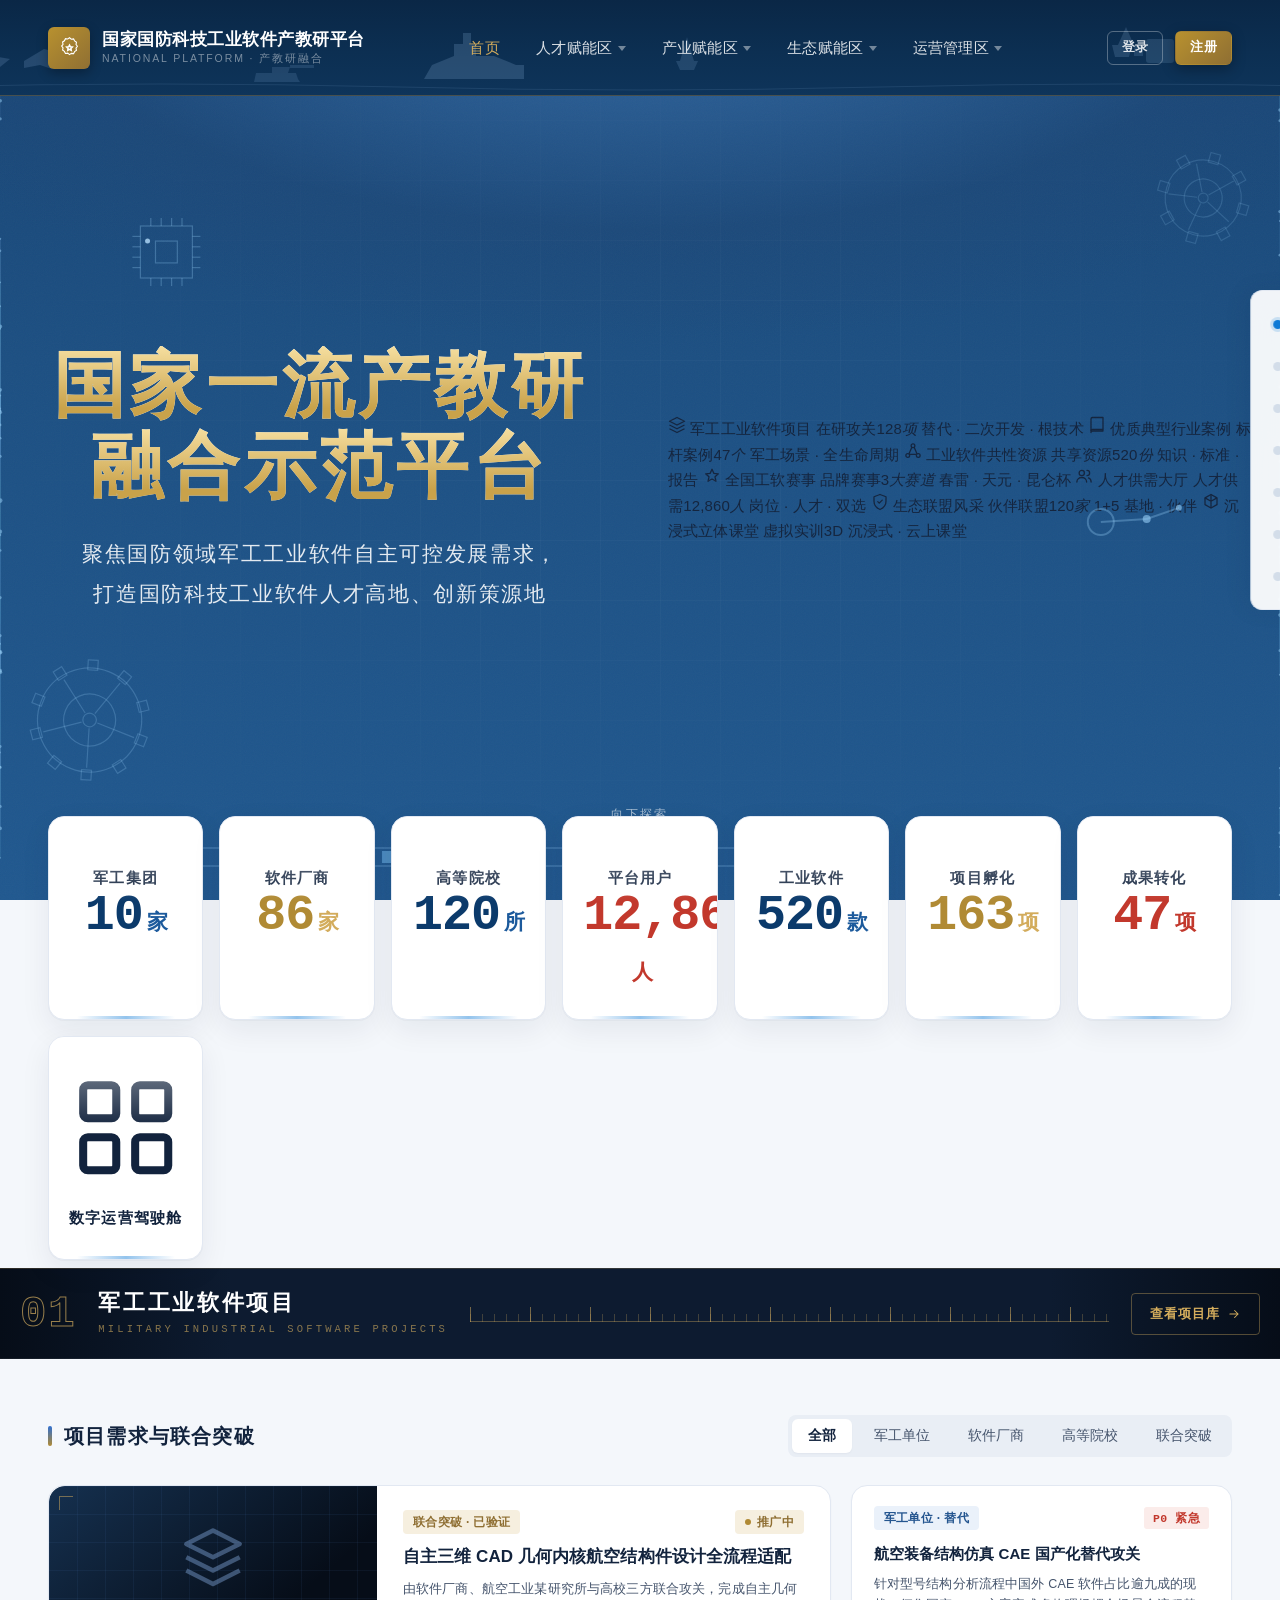
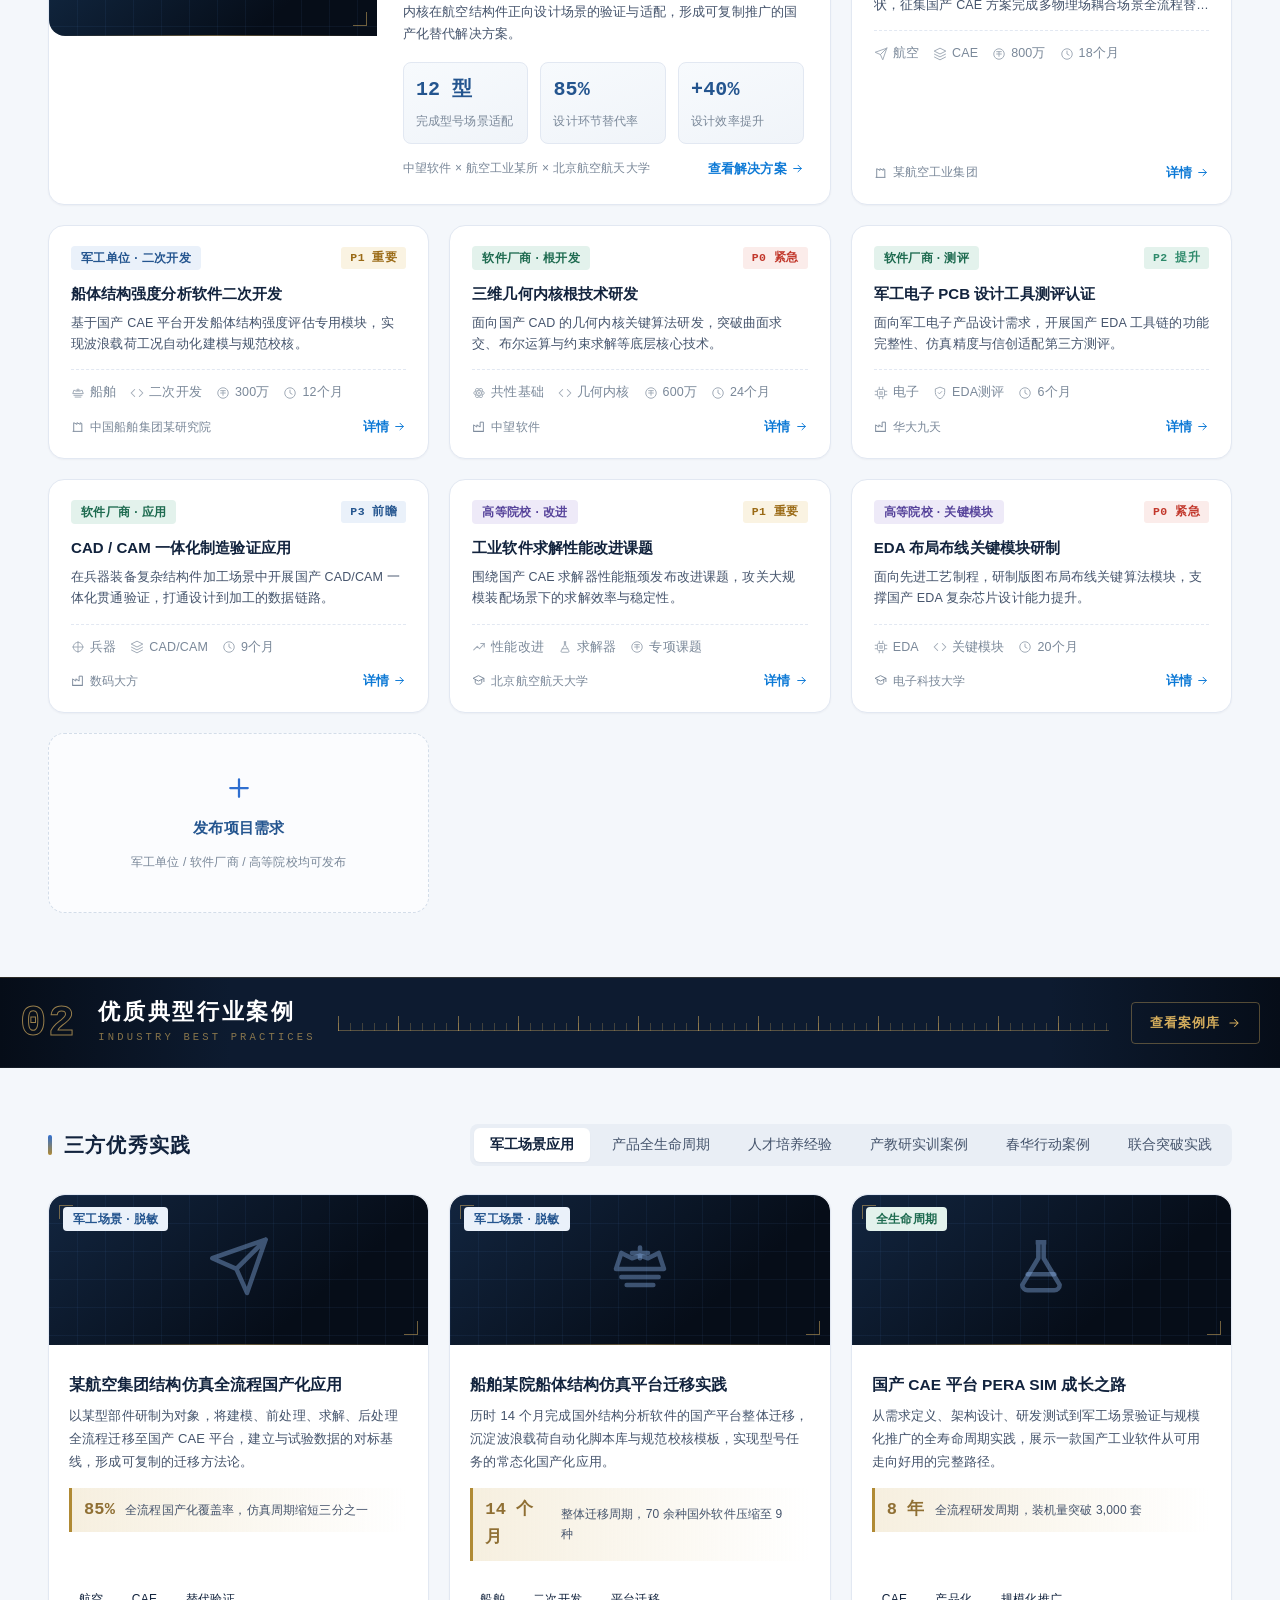
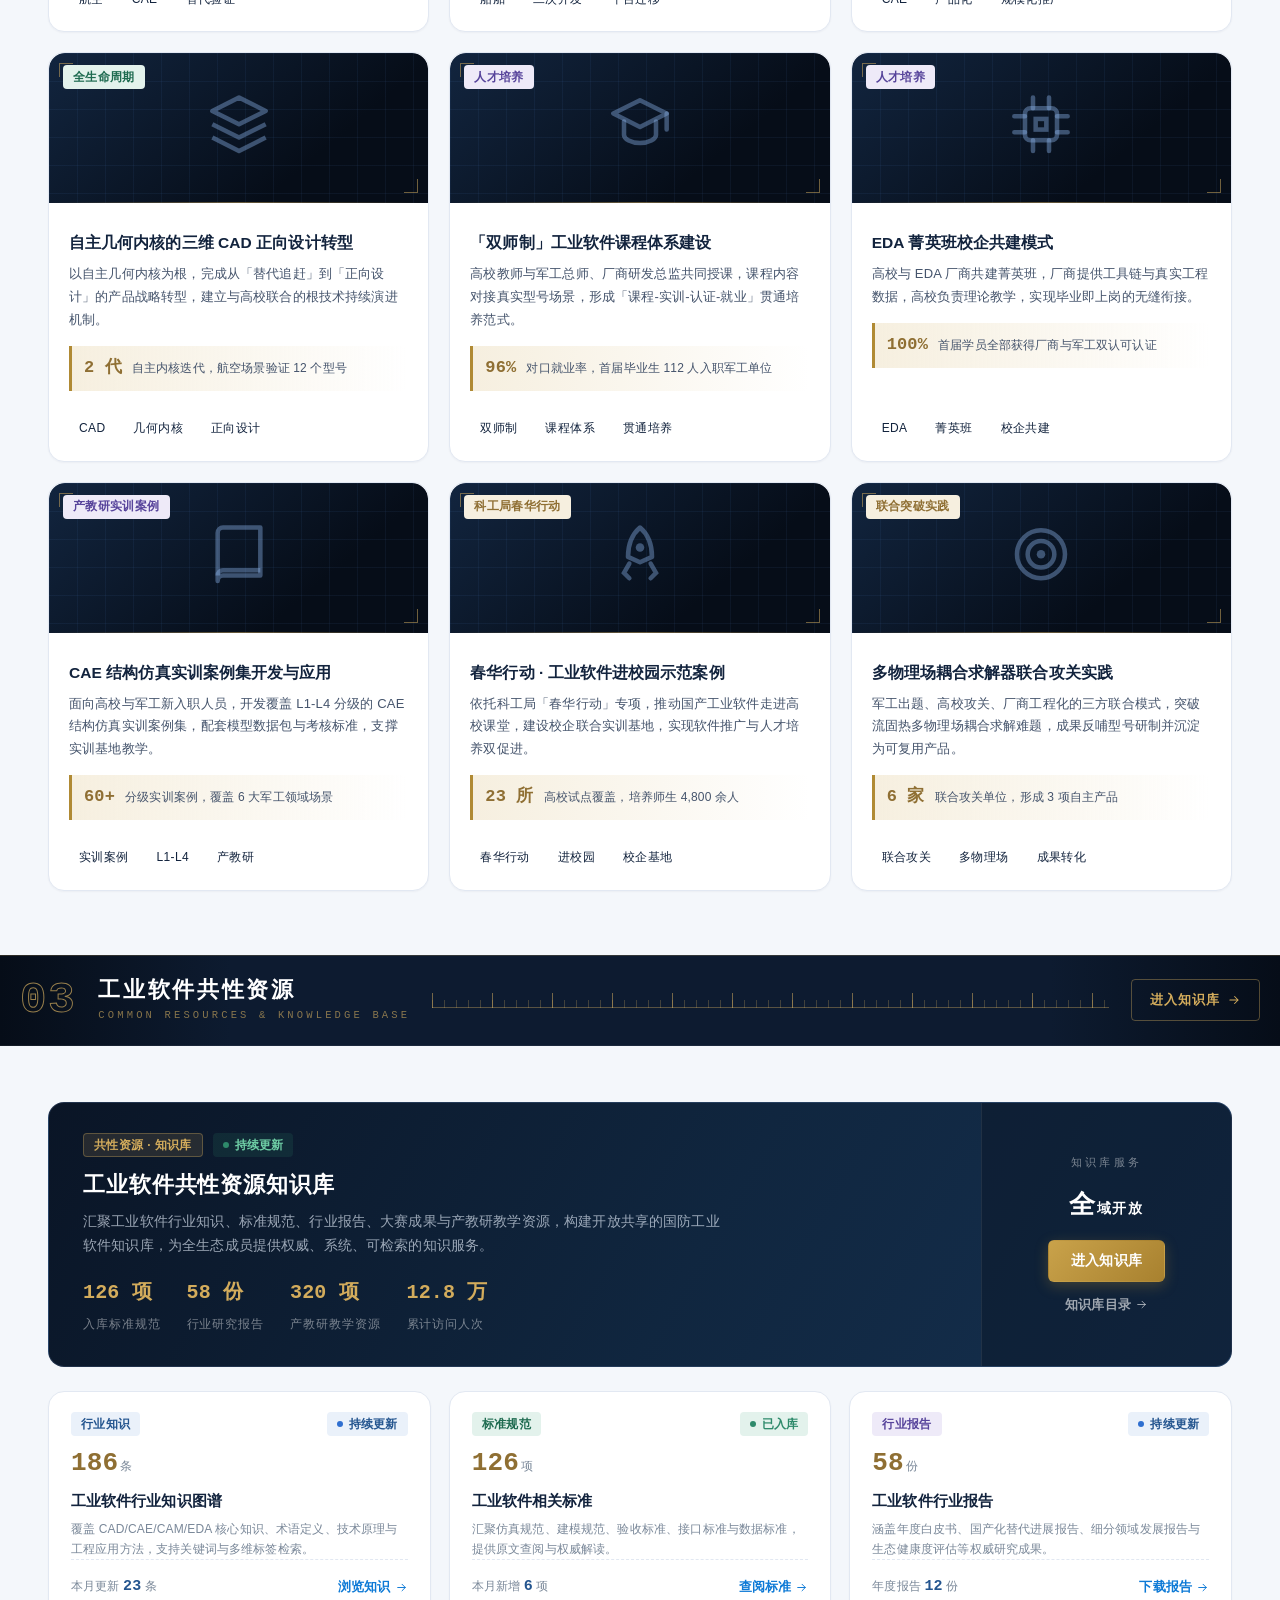
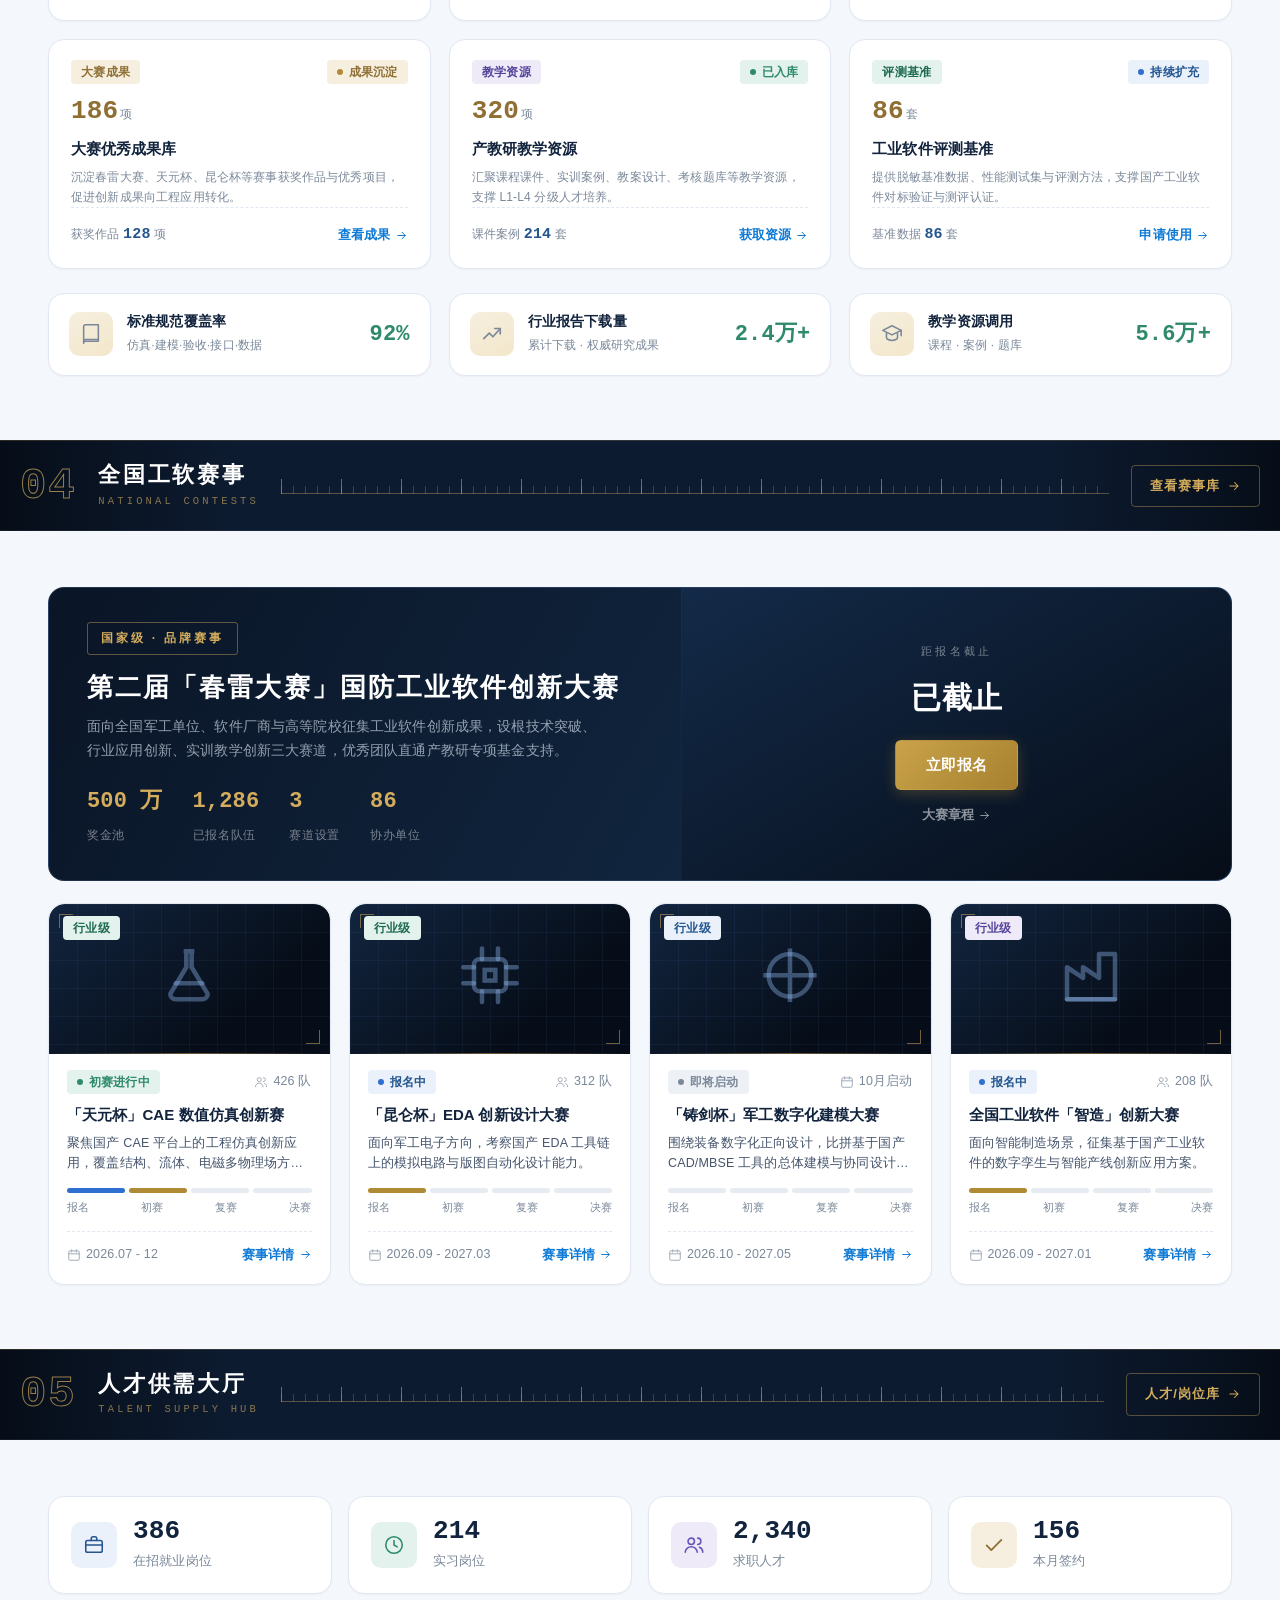
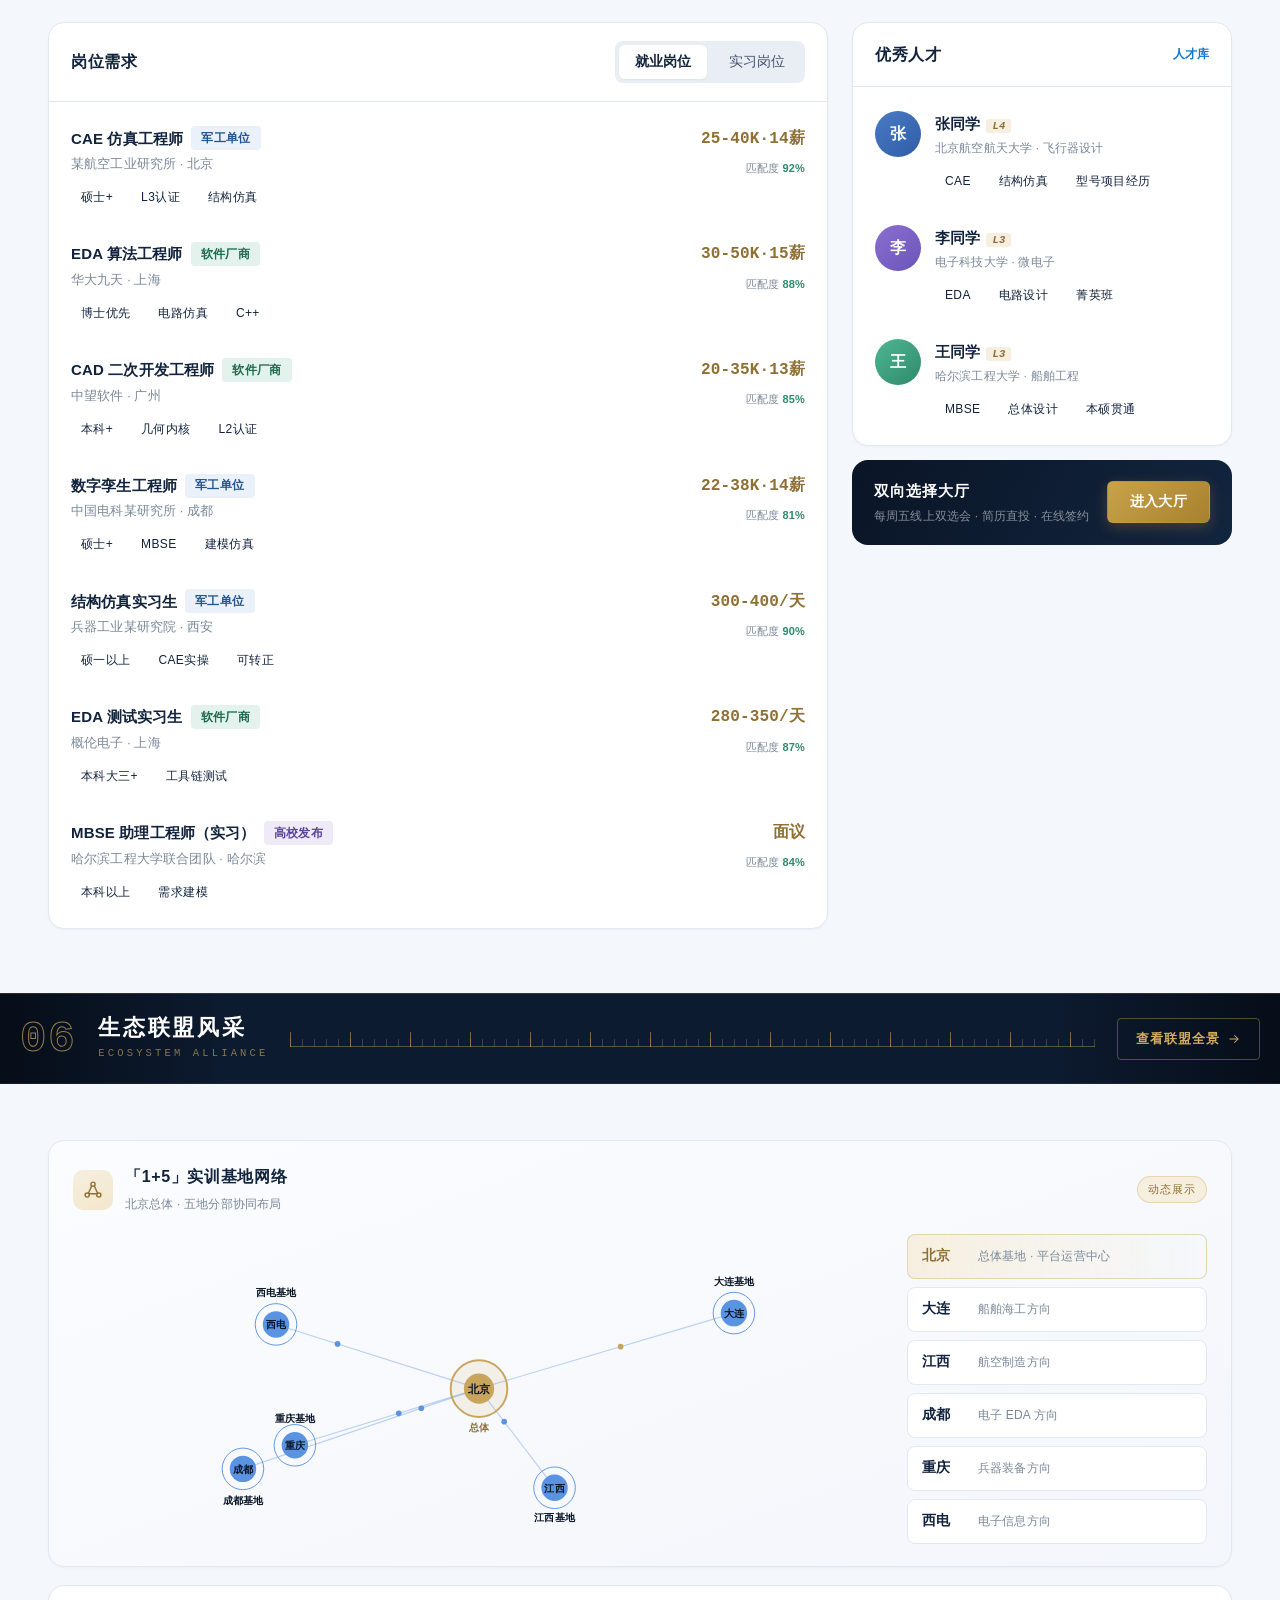
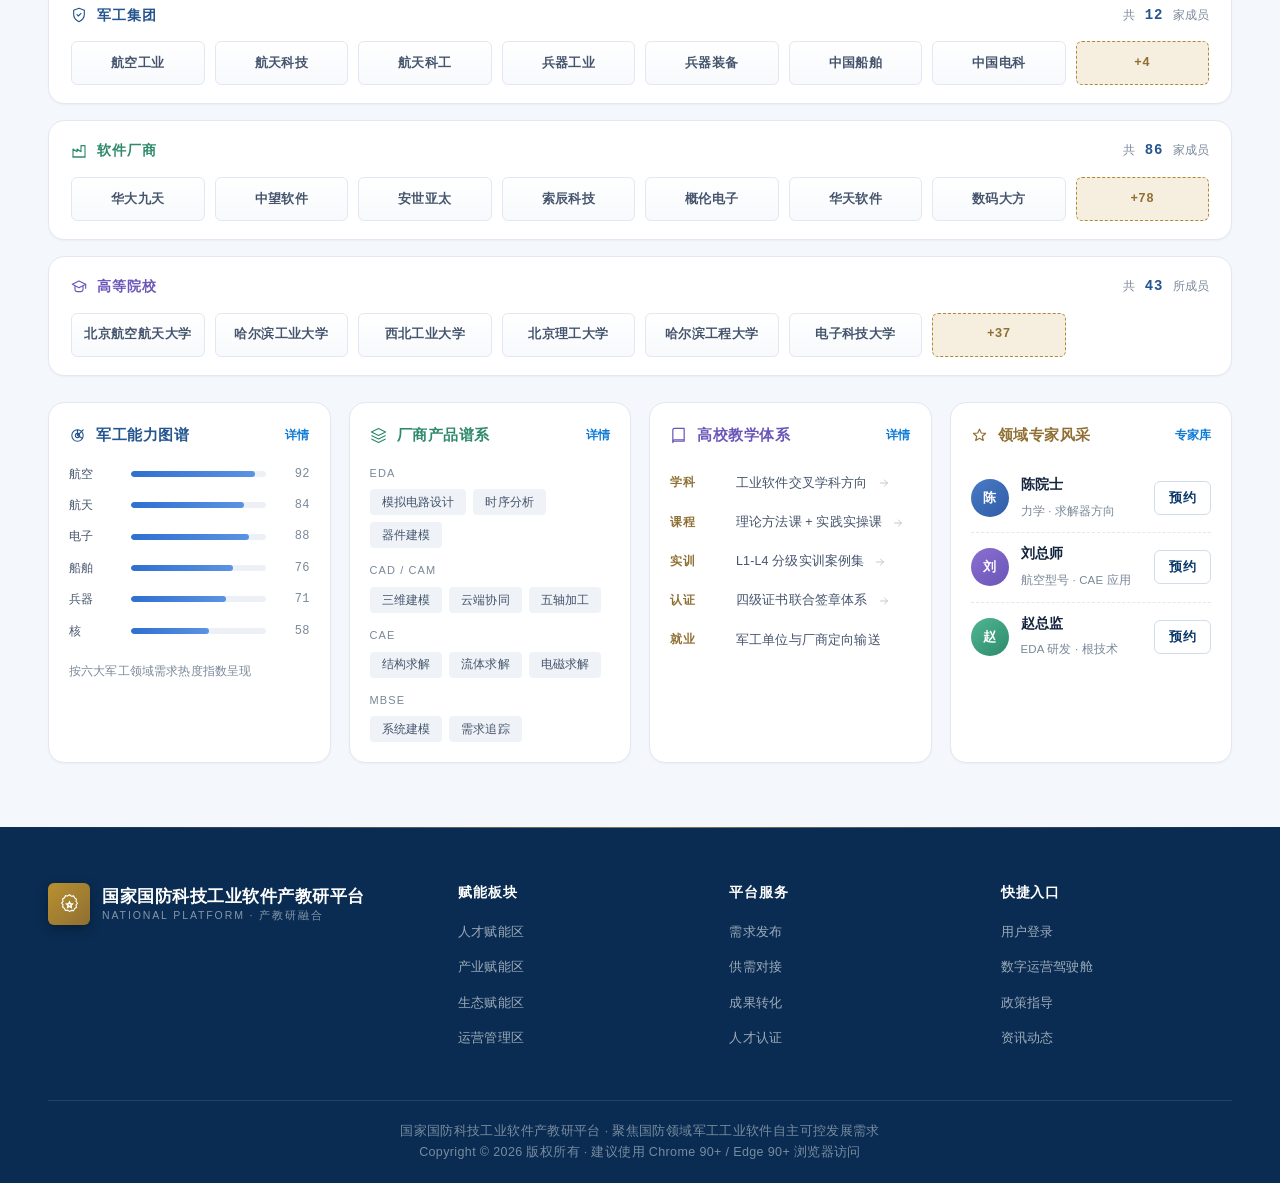
==== commit 56fe4289: "Update index.html 1、主界面hero区新增各板块的Elevated Card卡片； 2、修改数字卡片标题位置、和数字显示不全的问题 3、新增沉浸式立体课堂窗口" ====
--- a/index.html
+++ b/index.html
@@ -234,10 +234,78 @@
       <span class="accent-gold">国家一流产教研融合示范平台</span>
     </h1>
     <p class="hero__subtitle">聚焦国防领域军工工业软件自主可控发展需求，<br class="hidden-mobile" />打造国防科技工业软件人才高地、创新策源地</p>
-    <div class="hero__actions">
-      <a class="btn btn--gold btn--lg" href="login.html">进入平台</a>
-      <a class="btn btn--ghost btn--lg" href="dashboard.html">数字运营驾驶舱</a>
-    </div>
+  </div>
+  <div class="container hero__cards">
+    <a class="hcard" href="#project">
+      <span class="hcard__head">
+        <span class="hcard__thumb"><svg class="ico"><use href="#i-layers"/></svg></span>
+        <span class="hcard__name">军工工业软件项目</span>
+      </span>
+      <span class="hcard__body">
+        <span class="hcard__row"><span class="hcard__label">在研攻关</span><span class="hcard__num">128<i>项</i></span></span>
+        <span class="hcard__tags">替代 · 二次开发 · 根技术</span>
+      </span>
+    </a>
+    <a class="hcard" href="#case">
+      <span class="hcard__head">
+        <span class="hcard__thumb"><svg class="ico"><use href="#i-book"/></svg></span>
+        <span class="hcard__name">优质典型行业案例</span>
+      </span>
+      <span class="hcard__body">
+        <span class="hcard__row"><span class="hcard__label">标杆案例</span><span class="hcard__num">47<i>个</i></span></span>
+        <span class="hcard__tags">军工场景 · 全生命周期</span>
+      </span>
+    </a>
+    <a class="hcard" href="#resource">
+      <span class="hcard__head">
+        <span class="hcard__thumb"><svg class="ico"><use href="#i-net"/></svg></span>
+        <span class="hcard__name">工业软件共性资源</span>
+      </span>
+      <span class="hcard__body">
+        <span class="hcard__row"><span class="hcard__label">共享资源</span><span class="hcard__num">520<i>份</i></span></span>
+        <span class="hcard__tags">知识 · 标准 · 报告</span>
+      </span>
+    </a>
+    <a class="hcard" href="#contest">
+      <span class="hcard__head">
+        <span class="hcard__thumb"><svg class="ico"><use href="#i-star"/></svg></span>
+        <span class="hcard__name">全国工软赛事</span>
+      </span>
+      <span class="hcard__body">
+        <span class="hcard__row"><span class="hcard__label">品牌赛事</span><span class="hcard__num">3<i>大赛道</i></span></span>
+        <span class="hcard__tags">春雷 · 天元 · 昆仑杯</span>
+      </span>
+    </a>
+    <a class="hcard" href="#talent">
+      <span class="hcard__head">
+        <span class="hcard__thumb"><svg class="ico"><use href="#i-users"/></svg></span>
+        <span class="hcard__name">人才供需大厅</span>
+      </span>
+      <span class="hcard__body">
+        <span class="hcard__row"><span class="hcard__label">人才供需</span><span class="hcard__num">12,860<i>人</i></span></span>
+        <span class="hcard__tags">岗位 · 人才 · 双选</span>
+      </span>
+    </a>
+    <a class="hcard" href="#alliance">
+      <span class="hcard__head">
+        <span class="hcard__thumb"><svg class="ico"><use href="#i-shield"/></svg></span>
+        <span class="hcard__name">生态联盟风采</span>
+      </span>
+      <span class="hcard__body">
+        <span class="hcard__row"><span class="hcard__label">伙伴联盟</span><span class="hcard__num">120<i>家</i></span></span>
+        <span class="hcard__tags">1+5 基地 · 伙伴</span>
+      </span>
+    </a>
+    <a class="hcard hcard--class" href="Ai4ClassRoom.html" target="_blank" rel="noopener">
+      <span class="hcard__head">
+        <span class="hcard__thumb"><svg class="ico"><use href="#i-cube"/></svg></span>
+        <span class="hcard__name">沉浸式立体课堂</span>
+      </span>
+      <span class="hcard__body">
+        <span class="hcard__row"><span class="hcard__label">虚拟实训</span><span class="hcard__num">3D</span></span>
+        <span class="hcard__tags">沉浸式 · 云上课堂</span>
+      </span>
+    </a>
   </div>
   <div class="hero__scroll">向下探索<i></i></div>
 </section>
@@ -247,32 +315,36 @@
   <div class="container">
     <div class="stat-band__grid reveal">
       <a class="stat-card" href="dashboard.html" title="查看平台运营数据">
+        <div class="stat-card__label">军工集团</div>
         <div class="stat-card__num" data-value="10" data-unit="家"></div>
-        <div class="stat-card__label">军工集团</div>
       </a>
       <a class="stat-card stat-card--gold" href="dashboard.html" title="查看平台运营数据">
+        <div class="stat-card__label">软件厂商</div>
         <div class="stat-card__num" data-value="86" data-unit="家"></div>
-        <div class="stat-card__label">软件厂商</div>
       </a>
       <a class="stat-card" href="dashboard.html" title="查看平台运营数据">
+        <div class="stat-card__label">高等院校</div>
         <div class="stat-card__num" data-value="120" data-unit="所"></div>
-        <div class="stat-card__label">高等院校</div>
       </a>
       <a class="stat-card stat-card--red" href="dashboard.html" title="查看平台运营数据">
+        <div class="stat-card__label">平台用户</div>
         <div class="stat-card__num" data-value="12860" data-unit="人"></div>
-        <div class="stat-card__label">平台用户</div>
       </a>
       <a class="stat-card" href="dashboard.html" title="查看平台运营数据">
+        <div class="stat-card__label">工业软件</div>
         <div class="stat-card__num" data-value="520" data-unit="款"></div>
-        <div class="stat-card__label">工业软件</div>
       </a>
       <a class="stat-card stat-card--gold" href="dashboard.html" title="查看平台运营数据">
+        <div class="stat-card__label">项目孵化</div>
         <div class="stat-card__num" data-value="163" data-unit="项"></div>
-        <div class="stat-card__label">项目孵化</div>
       </a>
       <a class="stat-card stat-card--red" href="dashboard.html" title="查看平台运营数据">
+        <div class="stat-card__label">成果转化</div>
         <div class="stat-card__num" data-value="47" data-unit="项"></div>
-        <div class="stat-card__label">成果转化</div>
+      </a>
+      <a class="stat-card stat-card--dash" href="dashboard.html" title="进入数字智能运营驾驶舱">
+        <div class="stat-card__dash-icon"><svg viewBox="0 0 24 24" fill="none" stroke="currentColor" stroke-width="1.7"><rect x="3" y="3" width="7" height="7" rx="1"/><rect x="14" y="3" width="7" height="7" rx="1"/><rect x="3" y="14" width="7" height="7" rx="1"/><rect x="14" y="14" width="7" height="7" rx="1"/></svg></div>
+        <div class="stat-card__label">数字运营驾驶舱</div>
       </a>
     </div>
   </div>
@@ -308,6 +380,7 @@
   <symbol id="i-radar" viewBox="0 0 24 24"><path d="M12 12l8-8M12 12l0-8M12 12l6.9 4" fill="none" stroke="currentColor" stroke-width="1.7" stroke-linecap="round"/><circle cx="12" cy="12" r="3" fill="none" stroke="currentColor" stroke-width="1.5"/><circle cx="12" cy="12" r="8" fill="none" stroke="currentColor" stroke-width="1.5"/></symbol>
   <symbol id="i-plus" viewBox="0 0 24 24"><path d="M12 5v14M5 12h14" fill="none" stroke="currentColor" stroke-width="1.8" stroke-linecap="round"/></symbol>
   <symbol id="i-build" viewBox="0 0 24 24"><path d="M3 21h18M5 21V5l6 3V5l6 3V5l3 1.5V21" fill="none" stroke="currentColor" stroke-width="1.7" stroke-linejoin="round"/></symbol>
+  <symbol id="i-cube" viewBox="0 0 24 24"><path d="M12 2l8 4.5v9L12 20l-8-4.5v-9z" fill="none" stroke="currentColor" stroke-width="1.7" stroke-linejoin="round"/><path d="M12 2v9M4 6.5l8 4.5 8-4.5M12 20v-9" fill="none" stroke="currentColor" stroke-width="1.7" stroke-linejoin="round"/></symbol>
 </svg>
 
 <!-- ======================= 01 军工工业软件项目 ======================= -->
